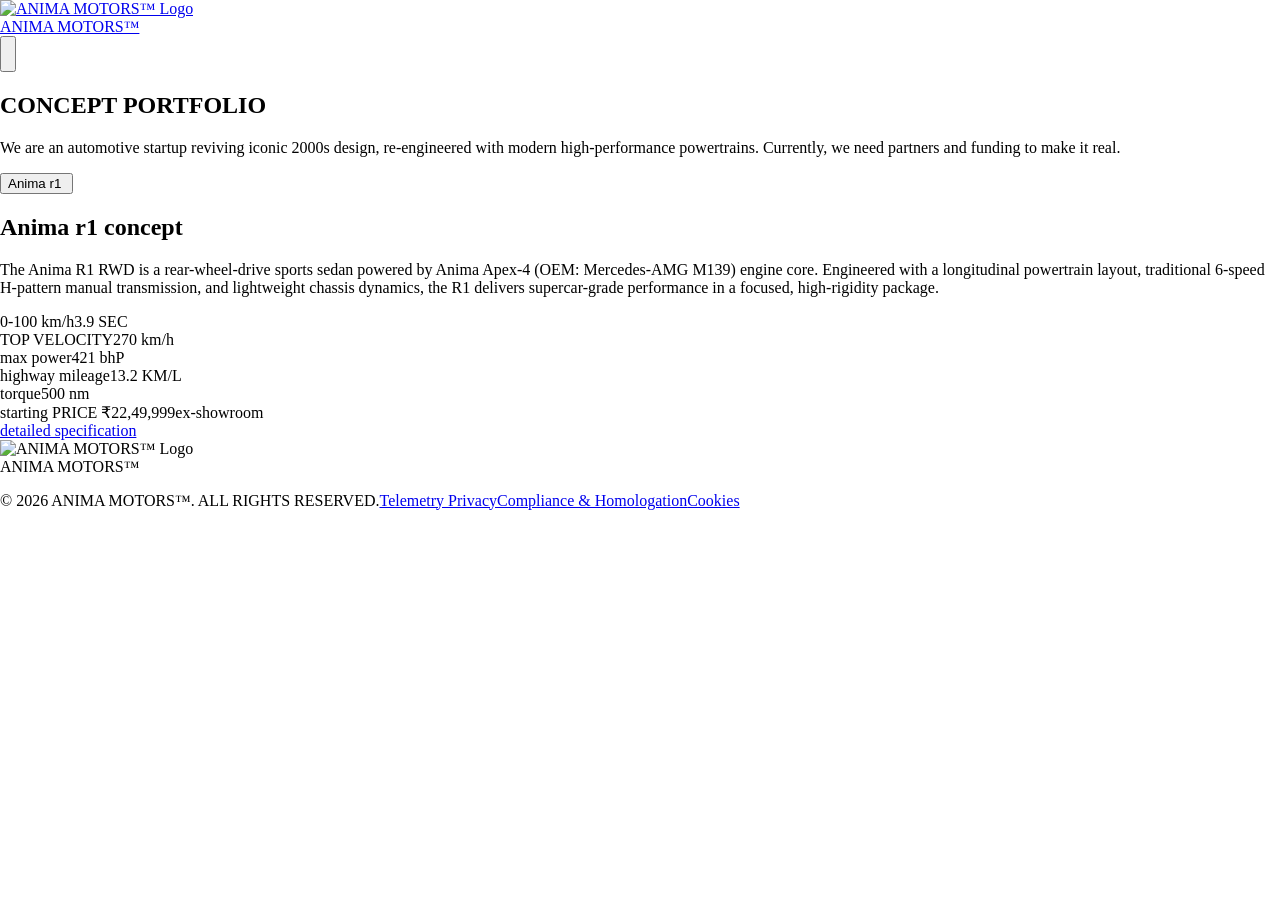
==== index.html @ 34fe92ae "Update index.html" ====
<!DOCTYPE html><html class="light" lang="en" style=""><head><meta charset="utf-8"><meta content="width=device-width, initial-scale=1.0" name="viewport"><meta content="web_standard" name="shell-type"><link href="https://fonts.googleapis.com/css2?family=Material+Symbols+Outlined:opsz,wght,FILL,GRAD@24,400,0,0" rel="stylesheet"><link href="https://fonts.googleapis.com/css2?family=Space+Grotesk:wght@400;600;700&amp;family=Inter:wght@400;600&amp;family=JetBrains+Mono:wght@400;500;600&amp;display=swap" rel="stylesheet">
<link href="https://fonts.googleapis.com/css2?family=Material+Symbols+Outlined:wght,FILL@100..700,0..1&amp;display=swap" rel="stylesheet">
<style>@layer base{html,body{margin:0;padding:0;}body{overscroll-behavior:none;}main>:first-child{margin-top:0!important;}main>:last-child{margin-bottom:0!important;}}::-webkit-scrollbar{display:none;}</style><script src="https://cdn.tailwindcss.com?plugins=forms,container-queries"></script><script id="tailwind-config">tailwind.config={darkMode:"class",theme:{extend:{"colors":{"on-background":"#0a0a0a","surface-dark":"#ffffff","surface-elevated":"#ffffff","on-surface-variant":"#4b5563","on-tertiary-fixed-variant":"#374151","surface-container":"#f3f4f6","surface-container-low":"#f8f9fa","outline-variant":"#e5e7eb","secondary":"#4b5563","outline":"#d1d5db","tertiary-container":"#f3f4f6","on-tertiary-container":"#1f2937","primary-fixed":"#111827","on-primary-fixed-variant":"#374151","surface-variant":"#f3f4f6","on-secondary-fixed":"#111827","secondary-fixed-dim":"#e5e7eb","surface-dim":"#e5e7eb","error-container":"#fee2e2","on-surface":"#0a0a0a","on-primary":"#ffffff","surface-container-lowest":"#ffffff","background":"#ffffff","on-primary-container":"#1f2937","error":"#dc2626","secondary-fixed":"#f3f4f6","on-secondary-fixed-variant":"#374151","on-error-container":"#7f1d1d","inverse-on-surface":"#ffffff","inverse-surface":"#111827","primary-fixed-dim":"#374151","surface-bright":"#ffffff","accent-velocity":"#dc2626","on-primary-fixed":"#ffffff","inverse-primary":"#ffffff","surface-tint":"#dc2626","tertiary":"#374151","secondary-container":"#f3f4f6","surface":"#ffffff","on-error":"#ffffff","surface-container-high":"#e5e7eb","primary-container":"#ffffff","primary":"#0a0a0a","on-secondary-container":"#374151","on-tertiary":"#ffffff","border-subtle":"#e5e7eb","on-tertiary-fixed":"#111827","tertiary-fixed":"#f3f4f6","on-secondary":"#ffffff","surface-container-highest":"#e5e7eb","tertiary-fixed-dim":"#d1d5db"},"borderRadius":{"DEFAULT":"0.25rem","lg":"0.5rem","xl":"0.75rem","full":"9999px"},"spacing":{"space-lg":"32px","space-sm":"8px","space-xl":"64px","space-xs":"4px","margin":"32px","space-md":"16px","gutter":"24px"},"fontFamily":{"body-md":["Inter"],"label-md":["Space Grotesk"],"headline-md":["Space Grotesk"],"body-lg":["Inter"],"headline-sm":["Space Grotesk"],"headline-xl":["Space Grotesk"],"body-sm":["Inter"],"label-lg":["Space Grotesk"],"headline-lg":["Space Grotesk"],"headline-lg-mobile":["Space Grotesk"],"headline-xl-mobile":["Space Grotesk"]},"fontSize":{"body-md":["16px",{"lineHeight":"24px","fontWeight":"400"}],"label-md":["12px",{"lineHeight":"16px","letterSpacing":"0.05em","fontWeight":"600"}],"headline-md":["28px",{"lineHeight":"36px","letterSpacing":"-0.01em","fontWeight":"600"}],"body-lg":["18px",{"lineHeight":"28px","fontWeight":"400"}],"headline-sm":["20px",{"lineHeight":"28px","fontWeight":"600"}],"headline-xl":["56px",{"lineHeight":"64px","letterSpacing":"-0.03em","fontWeight":"700"}],"body-sm":["14px",{"lineHeight":"20px","fontWeight":"400"}],"label-lg":["14px",{"lineHeight":"20px","letterSpacing":"0.05em","fontWeight":"600"}],"headline-lg":["40px",{"lineHeight":"48px","letterSpacing":"-0.02em","fontWeight":"700"}],"headline-lg-mobile":["28px",{"lineHeight":"34px","letterSpacing":"-0.02em","fontWeight":"700"}],"headline-xl-mobile":["36px",{"lineHeight":"42px","letterSpacing":"-0.03em","fontWeight":"700"}]}}}}</script></head><body class="bg-surface-dark dark:bg-[#0a0a0a] font-body-md text-on-surface dark:text-white antialiased transition-colors duration-300"><header class="fixed top-0 left-0 right-0 z-50 bg-white/90 dark:bg-[#0a0a0a]/90 backdrop-blur-xl border-b border-border-subtle dark:border-white/10 shadow-sm transition-colors duration-300"><div class="w-full px-margin flex items-center justify-between h-16"><div class="flex items-center gap-space-xl"><a class="flex items-center gap-space-sm" data-path="overview" href="#"><div class="w-8 h-8 rounded-full bg-black flex items-center justify-center p-1 border border-neutral-800 dark:border-neutral-700"><img alt="ANIMA MOTORS™ Logo" class="w-full h-full object-contain" src="https://lh3.googleusercontent.com/aida-public/[base64]"></div><span class="font-headline-sm text-headline-sm uppercase tracking-wider text-on-surface dark:text-white">ANIMA MOTORS™</span></a><nav class="hidden lg:flex items-center gap-space-md" data-active-classes="bg-surface-container text-on-surface"></nav></div><div class="flex items-center gap-space-md"><div class="flex items-center pl-space-sm"><!-- Theme Toggle Button --><button aria-label="Toggle theme mode" class="relative flex items-center justify-between w-[72px] h-[36px] p-[3px] rounded-full border border-neutral-800 dark:border-white/20 bg-white dark:bg-[#121324] cursor-pointer shadow-sm focus:outline-none transition-colors duration-300" id="theme-toggle" onclick="toggleTheme()" type="button"><div class="absolute left-[3px] top-[3px] w-[28px] h-[28px] rounded-full bg-black dark:bg-gradient-to-b dark:from-[#b5b8c0] dark:to-[#737885] flex items-center justify-center shadow-md transition-all duration-300 transform dark:translate-x-[36px]" id="theme-toggle-knob"></div><div class="w-[28px] h-[28px] flex items-center justify-center opacity-0 dark:opacity-100 transition-opacity duration-300 pointer-events-none"><svg class="w-4 h-4 text-neutral-800 dark:text-white/90 fill-none stroke-current stroke-[1.75]" viewBox="0 0 24 24"><path d="M21 12.79A9 9 0 1 1 11.21 3 7 7 0 0 0 21 12.79z" stroke-linecap="round" stroke-linejoin="round"></path></svg></div><div class="w-[28px] h-[28px] flex items-center justify-center text-neutral-800 dark:text-white/90 dark:opacity-0 transition-opacity duration-300 pointer-events-none pr-0.5"><svg class="w-[18px] h-[18px] fill-none stroke-current stroke-[1.75]" viewBox="0 0 24 24"><circle cx="12" cy="12" r="4"></circle><line stroke-linecap="round" x1="12" x2="12" y1="2" y2="4"></line><line stroke-linecap="round" x1="12" x2="12" y1="20" y2="22"></line><line stroke-linecap="round" x1="4.22" x2="5.64" y1="4.22" y2="5.64"></line><line stroke-linecap="round" x1="18.36" x2="19.78" y1="18.36" y2="19.78"></line><line stroke-linecap="round" x1="1" x2="3" y1="12" y2="12"></line><line stroke-linecap="round" x1="21" x2="23" y1="12" y2="12"></line><line stroke-linecap="round" x1="4.22" x2="5.64" y1="19.78" y2="18.36"></line><line stroke-linecap="round" x1="18.36" x2="19.78" y1="5.64" y2="4.22"></line></svg></div></button></div></div></div></header><main class="w-full bg-surface-dark dark:bg-[#0a0a0a] pt-16 transition-colors duration-300"><div class="flex flex-col w-full">
<!-- SECTION 1: HEADER & TELEMETRY FILTER BAR -->
<section class="w-full px-margin py-space-xl bg-surface-dark dark:bg-[#0a0a0a] border-b border-border-subtle dark:border-white/10 transition-colors duration-300">
<div class="max-w-7xl mx-auto flex flex-col gap-space-lg">
<div class="flex flex-col md:flex-row md:items-end justify-between gap-space-md">
<div class="space-y-space-xs max-w-2xl">

<h1 class="font-headline-xl text-headline-xl uppercase text-on-surface dark:text-white tracking-tight">CONCEPT PORTFOLIO</h1>
<p class="font-body-md text-body-md text-on-surface-variant dark:text-neutral-400 leading-relaxed pt-space-xs">We are an automotive startup reviving iconic 2000s design, re-engineered with modern high-performance powertrains. Currently, we need partners and funding to make it real.<!----></p>
</div>
<div class="flex flex-col sm:flex-row items-start sm:items-center gap-space-sm font-label-md text-label-md uppercase">
<div class="px-space-md py-space-xs bg-surface-container dark:bg-[#18181b] border border-border-subtle dark:border-white/10 text-on-surface-variant dark:text-neutral-400">
</div>
</div>
</div>
<!-- Segment Toggle Bar -->
<div class="flex flex-wrap items-center gap-space-xs pt-space-md" id="filter-bar">

<button class="filter-btn px-space-md py-space-xs font-label-md text-label-md uppercase tracking-wider hover:text-on-surface dark:hover:text-white hover:bg-surface-container dark:hover:bg-[#27272a] border border-border-subtle dark:border-white/10 transition-all bg-accent-velocity text-white" onclick="filterSelection('hyper-gt')">Anima r1&nbsp;</button>
</div>
</div>
</section>
<!-- SECTION 2: FLAGSHIP HERO MODEL CARD -->
<section class="w-full px-margin py-space-xl bg-surface-container-low dark:bg-[#121212] model-card border-b border-border-subtle dark:border-white/10 transition-colors duration-300" data-category="hyper-gt" style="display: block;">
<div class="max-w-7xl mx-auto bg-surface-elevated dark:bg-[#18181b] border border-border-subtle dark:border-white/10 p-space-md md:p-space-lg shadow-sm transition-colors duration-300">
<div class="grid grid-cols-1 lg:grid-cols-12 gap-space-lg">
<!-- Imagery Display Frame with Telemetry Overlay -->
<div class="lg:col-span-7 relative flex flex-col justify-between min-h-[460px] bg-slate-900 overflow-hidden border border-border-subtle dark:border-white/10">
<div class="absolute inset-0 bg-cover bg-center" data-alt="Studio shot of an unrevealed early 2000s executive sedan concept car completely shrouded under a heavy matte black fabric reveal cover sheet, no lights on, completely dark silhouette, pure black theme, subtle fabric drape folds revealing only the aerodynamic sedan body proportions and low profile roofline, pitch black dark studio background, minimal ambient dark charcoal rim light revealing the silhouette contour, dramatic, mysterious automotive secret prototype, no glowing lights, no exposed headlights, monochrome dark aesthetic" style="background-image: url(&quot;https://lh3.googleusercontent.com/aida/[base64]&quot;);">
</div>
<div class="absolute inset-0 bg-gradient-to-t from-black/80 via-transparent to-transparent"></div>
<div class="absolute inset-0 bg-gradient-to-r from-black/40 via-transparent to-transparent"></div>
<!-- Top Overlay HUD Tags -->
<div class="relative z-10 p-space-md flex items-center justify-between">
</div>
<!-- SVG Flow Vector Accent -->
<div class="relative z-10 p-space-md">
<div class="flex items-center gap-space-md bg-black/60 backdrop-blur-md p-space-xs px-space-sm border border-white/10 w-fit">
<div class="space-y-0.5">
</div>
</div>
</div>
</div>
<!-- Technical Telemetry & Configuration Actions -->
<div class="lg:col-span-5 flex flex-col justify-between space-y-space-md">
<div class="space-y-space-sm">
<div class="flex items-center gap-space-sm">
<span class="w-1 h-1 bg-border-subtle dark:bg-white/40 rounded-full"></span>
</div>
<h2 class="font-headline-lg text-headline-lg uppercase text-on-surface dark:text-white leading-none tracking-tight">Anima r1 concept&nbsp;</h2>
<p class="font-body-sm text-body-sm text-on-surface-variant dark:text-neutral-400 pt-space-xs leading-relaxed">The Anima R1 RWD is a rear-wheel-drive sports sedan powered by Anima Apex-4 (OEM: Mercedes-AMG M139) engine core. Engineered with a longitudinal powertrain layout, traditional 6-speed H-pattern manual transmission, and lightweight chassis dynamics, the R1 delivers supercar-grade performance in a focused, high-rigidity package.</p>
</div>
<!-- Key Metrics Grid -->
<div class="grid grid-cols-2 sm:grid-cols-3 gap-space-xs pt-space-xs"><div class="p-space-sm bg-surface-container-low dark:bg-[#1f242d] border border-border-subtle dark:border-white/10"><span class="block font-label-md text-label-md uppercase text-on-surface-variant dark:text-neutral-400">0-100 km/h</span><span class="font-headline-sm text-headline-sm uppercase text-on-surface dark:text-white font-semibold">3.9 <span class="text-on-surface-variant dark:text-neutral-400 text-label-md">SEC</span></span></div><div class="p-space-sm bg-surface-container-low dark:bg-[#1f242d] border border-border-subtle dark:border-white/10"><span class="block font-label-md text-label-md uppercase text-on-surface-variant dark:text-neutral-400">TOP VELOCITY</span><span class="font-headline-sm text-headline-sm uppercase text-on-surface dark:text-white font-semibold">270 <span class="text-on-surface-variant dark:text-neutral-400 text-label-md">km/h</span></span></div><div class="p-space-sm bg-surface-container-low dark:bg-[#1f242d] border border-border-subtle dark:border-white/10"><span class="block font-label-md text-label-md uppercase text-on-surface-variant dark:text-neutral-400">max power</span><span class="font-headline-sm text-headline-sm uppercase text-on-surface dark:text-white font-semibold">421 <span class="text-on-surface-variant dark:text-neutral-400 text-label-md">bhP</span></span></div><div class="p-space-sm bg-surface-container-low dark:bg-[#1f242d] border border-border-subtle dark:border-white/10"><span class="block font-label-md text-label-md uppercase text-on-surface-variant dark:text-neutral-400">highway mileage</span><span class="font-headline-sm text-headline-sm uppercase text-on-surface dark:text-white font-semibold">13.2 <span class="text-on-surface-variant dark:text-neutral-400 text-label-md">KM/L</span></span></div><div class="p-space-sm bg-surface-container-low dark:bg-[#1f242d] border border-border-subtle dark:border-white/10"><span class="block font-label-md text-label-md uppercase text-on-surface-variant dark:text-neutral-400">torque</span><span class="font-headline-sm text-headline-sm uppercase text-on-surface dark:text-white font-semibold">500 <span class="text-on-surface-variant dark:text-neutral-400 text-label-md">nm</span></span></div><div class="p-space-sm bg-surface-container-low dark:bg-[#1f242d] border border-border-subtle dark:border-white/10"><span class="block font-label-md text-label-md uppercase text-on-surface-variant dark:text-neutral-400">starting PRICE </span><span class="font-headline-sm text-headline-sm uppercase text-on-surface dark:text-white font-semibold block leading-tight">₹22,49,999</span><span class="block text-[10px] text-on-surface-variant dark:text-neutral-400 uppercase tracking-wider">ex-showroom</span></div></div>
<!-- CTA Buttons -->
<div class="flex flex-col sm:flex-row items-stretch gap-space-sm pt-space-sm">
<a class="flex-1 inline-flex items-center justify-center px-space-md py-space-sm font-label-md text-label-md uppercase tracking-wider bg-black dark:bg-white text-white dark:text-black hover:opacity-90 transition-all shadow-sm" href="#">detailed specification</a>
</div>
</div>
</div>
</div>
</section>
<!-- SECTION 4: TECHNICAL BENCHMARK & COMPARISON MATRIX -->
<!-- SECTION 5: "AD PERSONAM" BESPOKE STUDIO & COMMISSIONING CTA -->
<!-- SECTION 5: "AD PERSONAM" BESPOKE STUDIO & COMMISSIONING CTA -->
<section class="w-full px-margin py-space-xl bg-surface-dark dark:bg-[#0a0a0a] transition-colors duration-300">
<div class="max-w-7xl mx-auto bg-surface-container-low dark:bg-[#18181b] border border-border-subtle dark:border-white/10 relative overflow-hidden shadow-sm">
<!-- Background Ambient Visual Canvas -->
<div class="absolute inset-0 bg-cover bg-center opacity-10 mix-blend-multiply" data-alt="High-end bespoke automotive design atelier studio, artisan inspecting exposed woven carbon fiber car panels with custom red-tinted clear-coat finish, swatches of Alcantara and anodized titanium samples laid out on minimalist industrial workbench." style="background-image: url(&quot;https://lh3.googleusercontent.com/aida-public/[base64]&quot;);"></div>
</div>
</section>
<!-- Interactive JavaScript for filtering & Theme Toggle -->
<script>
    function filterSelection(category) {
      const cards = document.querySelectorAll('.model-card');
      const buttons = document.querySelectorAll('.filter-btn');

      buttons.forEach(btn => {
        btn.classList.remove('bg-accent-velocity', 'text-white');
        btn.classList.add('bg-surface-container-low', 'dark:bg-[#18181b]', 'text-on-surface-variant', 'dark:text-neutral-300', 'border-border-subtle', 'dark:border-white/10');
      });

      // Style the active button
      event.currentTarget.classList.remove('bg-surface-container-low', 'dark:bg-[#18181b]', 'text-on-surface-variant', 'dark:text-neutral-300');
      event.currentTarget.classList.add('bg-accent-velocity', 'text-white');

      cards.forEach(card => {
        if (category === 'all' || card.getAttribute('data-category') === category) {
          card.style.display = 'block';
        } else {
          card.style.display = 'none';
        }
      });
    }

    function toggleTheme() {
      const html = document.documentElement;
      const themeIcon = document.getElementById('theme-icon');
      const themeText = document.getElementById('theme-text');
      const isDark = html.classList.toggle('dark');
      
      if (isDark) {
        html.classList.remove('light');
        if (themeIcon) themeIcon.textContent = 'light_mode';
        if (themeText) themeText.textContent = 'LIGHT';
      } else {
        html.classList.add('light');
        if (themeIcon) themeIcon.textContent = 'dark_mode';
        if (themeText) themeText.textContent = 'DARK';
      }
    }
  </script>
</div></main><footer class="w-full bg-surface-container-low dark:bg-[#121212] border-t border-border-subtle dark:border-white/10 transition-colors duration-300"><div class="w-full px-margin py-space-xl"><div class="grid grid-cols-1 md:grid-cols-2 lg:grid-cols-5 gap-space-xl mb-space-xl"><div class="lg:col-span-2 flex flex-col justify-between pr-space-lg"><div class="space-y-space-md"><div class="flex items-center gap-space-sm"><div class="w-7 h-7 rounded-full bg-black flex items-center justify-center p-1 border border-neutral-800 dark:border-neutral-700"><img alt="ANIMA MOTORS™ Logo" class="w-full h-full object-contain" src="https://lh3.googleusercontent.com/aida-public/[base64]"></div><span class="font-headline-md text-headline-md uppercase tracking-wider text-on-surface dark:text-white">ANIMA MOTORS™</span></div></div><div class="flex items-center gap-space-md pt-space-lg"><span class="h-2 w-2 rounded-full bg-black dark:bg-white animate-pulse"></span></div></div><div class="space-y-space-md"><ul class="space-y-space-sm"></ul></div></div><div class="pt-space-lg flex flex-col md:flex-row items-center justify-between gap-space-md border-t border-border-subtle dark:border-white/10"><div class="flex flex-wrap items-center gap-space-lg"><span class="font-label-md text-label-md text-on-surface-variant dark:text-neutral-400 uppercase">© 2026 ANIMA MOTORS™. ALL RIGHTS RESERVED.</span><a class="font-label-md text-label-md text-on-surface-variant dark:text-neutral-400 hover:text-on-surface dark:hover:text-white transition-colors uppercase" href="#">Telemetry Privacy</a><a class="font-label-md text-label-md text-on-surface-variant dark:text-neutral-400 hover:text-on-surface dark:hover:text-white transition-colors uppercase" href="#">Compliance &amp; Homologation</a><a class="font-label-md text-label-md text-on-surface-variant dark:text-neutral-400 hover:text-on-surface dark:hover:text-white transition-colors uppercase" href="#">Cookies</a></div><div class="flex items-center gap-space-md"></div></div></div></footer>


</body></html>
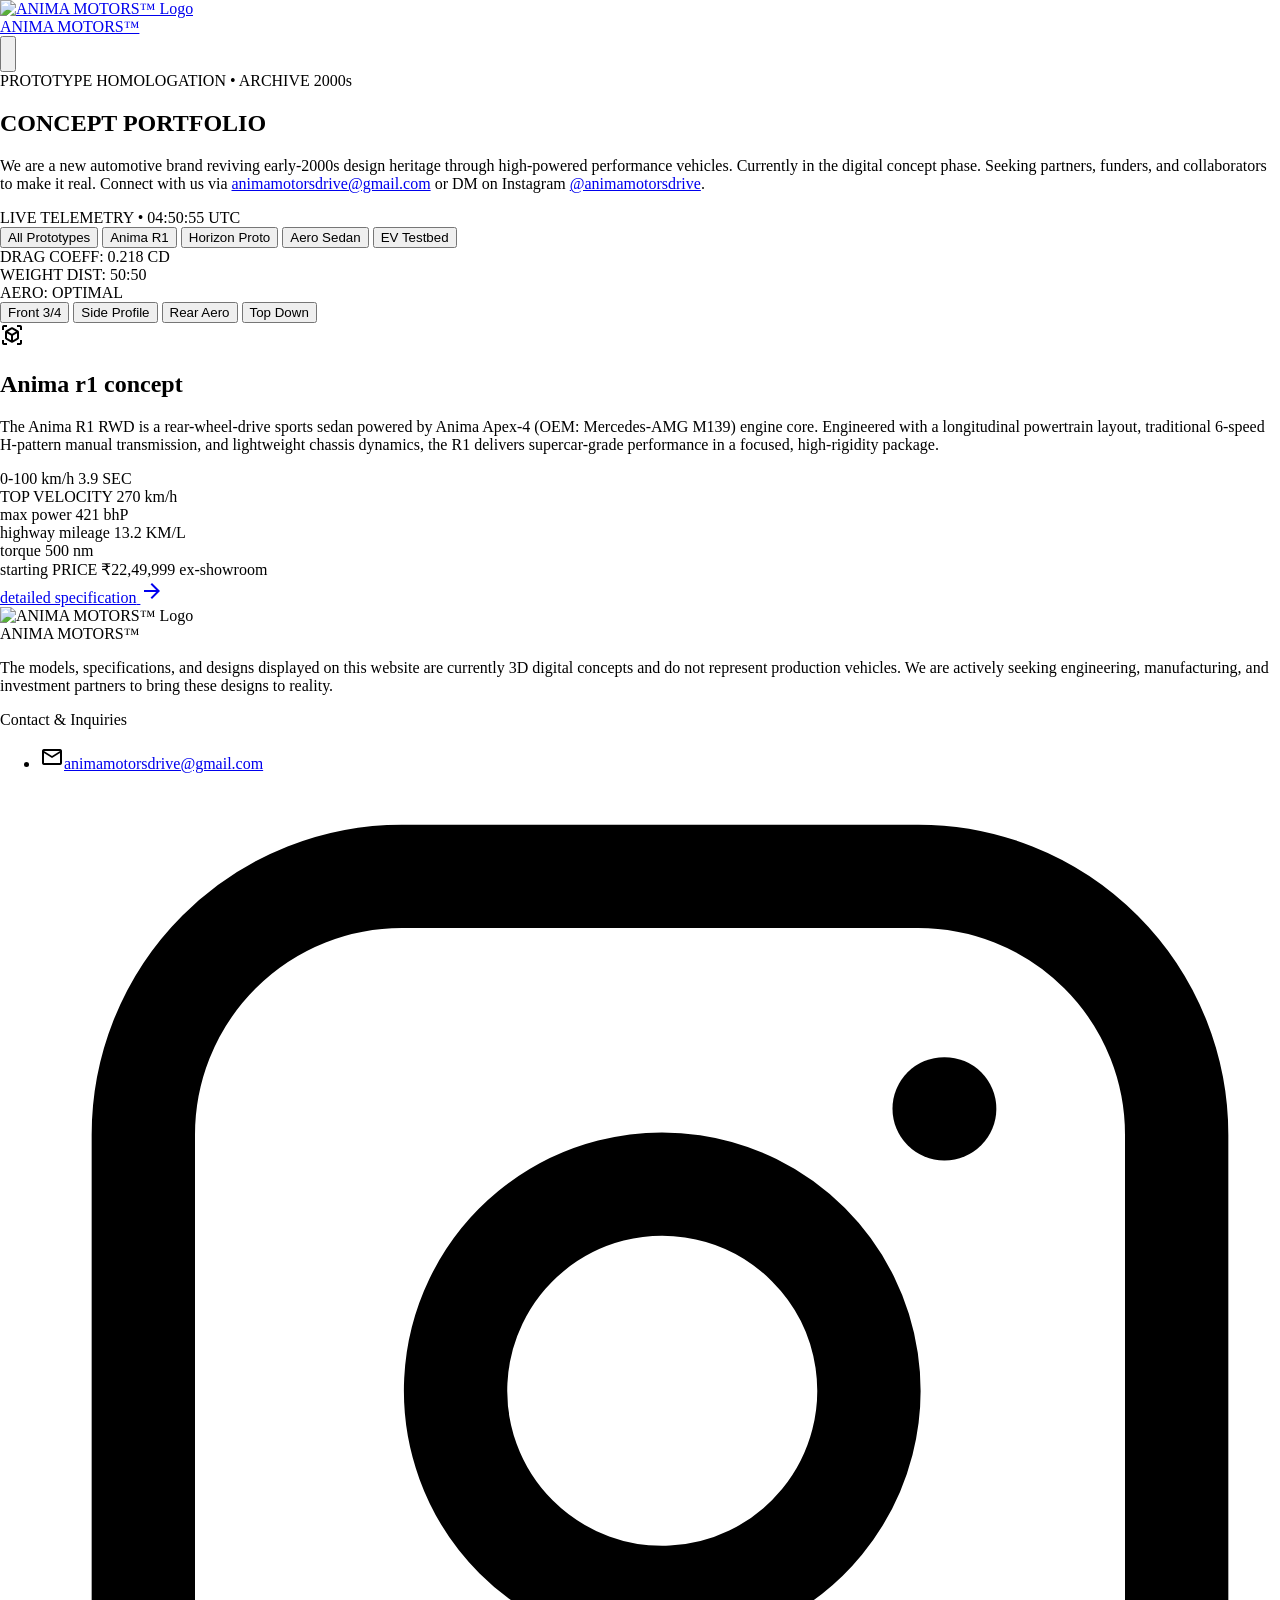
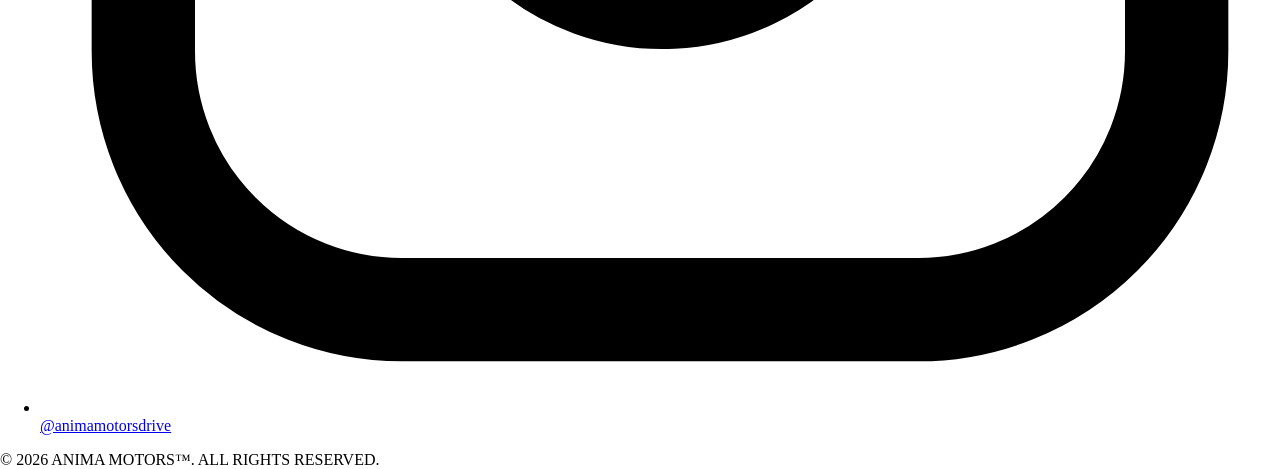
==== commit c2ca86f6: "Update index.html" ====
--- a/index.html
+++ b/index.html
@@ -1,118 +1,407 @@
-<!DOCTYPE html><html class="light" lang="en" style=""><head><meta charset="utf-8"><meta content="width=device-width, initial-scale=1.0" name="viewport"><meta content="web_standard" name="shell-type"><link href="https://fonts.googleapis.com/css2?family=Material+Symbols+Outlined:opsz,wght,FILL,GRAD@24,400,0,0" rel="stylesheet"><link href="https://fonts.googleapis.com/css2?family=Space+Grotesk:wght@400;600;700&amp;family=Inter:wght@400;600&amp;family=JetBrains+Mono:wght@400;500;600&amp;display=swap" rel="stylesheet">
+<!DOCTYPE html><html class="light" lang="en" style=""><head><meta charset="utf-8"><meta content="width=device-width, initial-scale=1.0" name="viewport"><meta content="web_standard" name="shell-type"><link href="https://fonts.googleapis.com/css2?family=Material+Symbols+Outlined:opsz,wght,FILL,GRAD@24,400,0,0" rel="stylesheet"><link href="https://fonts.googleapis.com/css2?family=Space+Grotesk:wght@400;500;600;700&amp;family=Inter:wght@400;500;600&amp;family=JetBrains+Mono:wght@400;500;600&amp;display=swap" rel="stylesheet">
 <link href="https://fonts.googleapis.com/css2?family=Material+Symbols+Outlined:wght,FILL@100..700,0..1&amp;display=swap" rel="stylesheet">
-<style>@layer base{html,body{margin:0;padding:0;}body{overscroll-behavior:none;}main>:first-child{margin-top:0!important;}main>:last-child{margin-bottom:0!important;}}::-webkit-scrollbar{display:none;}</style><script src="https://cdn.tailwindcss.com?plugins=forms,container-queries"></script><script id="tailwind-config">tailwind.config={darkMode:"class",theme:{extend:{"colors":{"on-background":"#0a0a0a","surface-dark":"#ffffff","surface-elevated":"#ffffff","on-surface-variant":"#4b5563","on-tertiary-fixed-variant":"#374151","surface-container":"#f3f4f6","surface-container-low":"#f8f9fa","outline-variant":"#e5e7eb","secondary":"#4b5563","outline":"#d1d5db","tertiary-container":"#f3f4f6","on-tertiary-container":"#1f2937","primary-fixed":"#111827","on-primary-fixed-variant":"#374151","surface-variant":"#f3f4f6","on-secondary-fixed":"#111827","secondary-fixed-dim":"#e5e7eb","surface-dim":"#e5e7eb","error-container":"#fee2e2","on-surface":"#0a0a0a","on-primary":"#ffffff","surface-container-lowest":"#ffffff","background":"#ffffff","on-primary-container":"#1f2937","error":"#dc2626","secondary-fixed":"#f3f4f6","on-secondary-fixed-variant":"#374151","on-error-container":"#7f1d1d","inverse-on-surface":"#ffffff","inverse-surface":"#111827","primary-fixed-dim":"#374151","surface-bright":"#ffffff","accent-velocity":"#dc2626","on-primary-fixed":"#ffffff","inverse-primary":"#ffffff","surface-tint":"#dc2626","tertiary":"#374151","secondary-container":"#f3f4f6","surface":"#ffffff","on-error":"#ffffff","surface-container-high":"#e5e7eb","primary-container":"#ffffff","primary":"#0a0a0a","on-secondary-container":"#374151","on-tertiary":"#ffffff","border-subtle":"#e5e7eb","on-tertiary-fixed":"#111827","tertiary-fixed":"#f3f4f6","on-secondary":"#ffffff","surface-container-highest":"#e5e7eb","tertiary-fixed-dim":"#d1d5db"},"borderRadius":{"DEFAULT":"0.25rem","lg":"0.5rem","xl":"0.75rem","full":"9999px"},"spacing":{"space-lg":"32px","space-sm":"8px","space-xl":"64px","space-xs":"4px","margin":"32px","space-md":"16px","gutter":"24px"},"fontFamily":{"body-md":["Inter"],"label-md":["Space Grotesk"],"headline-md":["Space Grotesk"],"body-lg":["Inter"],"headline-sm":["Space Grotesk"],"headline-xl":["Space Grotesk"],"body-sm":["Inter"],"label-lg":["Space Grotesk"],"headline-lg":["Space Grotesk"],"headline-lg-mobile":["Space Grotesk"],"headline-xl-mobile":["Space Grotesk"]},"fontSize":{"body-md":["16px",{"lineHeight":"24px","fontWeight":"400"}],"label-md":["12px",{"lineHeight":"16px","letterSpacing":"0.05em","fontWeight":"600"}],"headline-md":["28px",{"lineHeight":"36px","letterSpacing":"-0.01em","fontWeight":"600"}],"body-lg":["18px",{"lineHeight":"28px","fontWeight":"400"}],"headline-sm":["20px",{"lineHeight":"28px","fontWeight":"600"}],"headline-xl":["56px",{"lineHeight":"64px","letterSpacing":"-0.03em","fontWeight":"700"}],"body-sm":["14px",{"lineHeight":"20px","fontWeight":"400"}],"label-lg":["14px",{"lineHeight":"20px","letterSpacing":"0.05em","fontWeight":"600"}],"headline-lg":["40px",{"lineHeight":"48px","letterSpacing":"-0.02em","fontWeight":"700"}],"headline-lg-mobile":["28px",{"lineHeight":"34px","letterSpacing":"-0.02em","fontWeight":"700"}],"headline-xl-mobile":["36px",{"lineHeight":"42px","letterSpacing":"-0.03em","fontWeight":"700"}]}}}}</script></head><body class="bg-surface-dark dark:bg-[#0a0a0a] font-body-md text-on-surface dark:text-white antialiased transition-colors duration-300"><header class="fixed top-0 left-0 right-0 z-50 bg-white/90 dark:bg-[#0a0a0a]/90 backdrop-blur-xl border-b border-border-subtle dark:border-white/10 shadow-sm transition-colors duration-300"><div class="w-full px-margin flex items-center justify-between h-16"><div class="flex items-center gap-space-xl"><a class="flex items-center gap-space-sm" data-path="overview" href="#"><div class="w-8 h-8 rounded-full bg-black flex items-center justify-center p-1 border border-neutral-800 dark:border-neutral-700"><img alt="ANIMA MOTORS™ Logo" class="w-full h-full object-contain" src="https://lh3.googleusercontent.com/aida-public/[base64]"></div><span class="font-headline-sm text-headline-sm uppercase tracking-wider text-on-surface dark:text-white">ANIMA MOTORS™</span></a><nav class="hidden lg:flex items-center gap-space-md" data-active-classes="bg-surface-container text-on-surface"></nav></div><div class="flex items-center gap-space-md"><div class="flex items-center pl-space-sm"><!-- Theme Toggle Button --><button aria-label="Toggle theme mode" class="relative flex items-center justify-between w-[72px] h-[36px] p-[3px] rounded-full border border-neutral-800 dark:border-white/20 bg-white dark:bg-[#121324] cursor-pointer shadow-sm focus:outline-none transition-colors duration-300" id="theme-toggle" onclick="toggleTheme()" type="button"><div class="absolute left-[3px] top-[3px] w-[28px] h-[28px] rounded-full bg-black dark:bg-gradient-to-b dark:from-[#b5b8c0] dark:to-[#737885] flex items-center justify-center shadow-md transition-all duration-300 transform dark:translate-x-[36px]" id="theme-toggle-knob"></div><div class="w-[28px] h-[28px] flex items-center justify-center opacity-0 dark:opacity-100 transition-opacity duration-300 pointer-events-none"><svg class="w-4 h-4 text-neutral-800 dark:text-white/90 fill-none stroke-current stroke-[1.75]" viewBox="0 0 24 24"><path d="M21 12.79A9 9 0 1 1 11.21 3 7 7 0 0 0 21 12.79z" stroke-linecap="round" stroke-linejoin="round"></path></svg></div><div class="w-[28px] h-[28px] flex items-center justify-center text-neutral-800 dark:text-white/90 dark:opacity-0 transition-opacity duration-300 pointer-events-none pr-0.5"><svg class="w-[18px] h-[18px] fill-none stroke-current stroke-[1.75]" viewBox="0 0 24 24"><circle cx="12" cy="12" r="4"></circle><line stroke-linecap="round" x1="12" x2="12" y1="2" y2="4"></line><line stroke-linecap="round" x1="12" x2="12" y1="20" y2="22"></line><line stroke-linecap="round" x1="4.22" x2="5.64" y1="4.22" y2="5.64"></line><line stroke-linecap="round" x1="18.36" x2="19.78" y1="18.36" y2="19.78"></line><line stroke-linecap="round" x1="1" x2="3" y1="12" y2="12"></line><line stroke-linecap="round" x1="21" x2="23" y1="12" y2="12"></line><line stroke-linecap="round" x1="4.22" x2="5.64" y1="19.78" y2="18.36"></line><line stroke-linecap="round" x1="18.36" x2="19.78" y1="5.64" y2="4.22"></line></svg></div></button></div></div></div></header><main class="w-full bg-surface-dark dark:bg-[#0a0a0a] pt-16 transition-colors duration-300"><div class="flex flex-col w-full">
+<style>
+@layer base{html,body{margin:0;padding:0;}body{overscroll-behavior:none;}main>:first-child{margin-top:0!important;}main>:last-child{margin-bottom:0!important;}}
+::-webkit-scrollbar{display:none;}
+@media (prefers-reduced-motion: reduce) {
+  *, ::before, ::after {
+    animation-duration: 0.01ms !important;
+    animation-iteration-count: 1 !important;
+    transition-duration: 0.01ms !important;
+    scroll-behavior: auto !important;
+  }
+}
+
+/* Aerodynamic flow stream shimmer effect */
+@keyframes aero-stream {
+  0% { transform: translateX(-100%) skewX(-20deg); opacity: 0; }
+  40% { opacity: 0.45; }
+  80% { opacity: 0.2; }
+  100% { transform: translateX(220%) skewX(-20deg); opacity: 0; }
+}
+
+.aero-line {
+  position: absolute;
+  height: 1px;
+  background: linear-gradient(90deg, transparent, rgba(255,255,255,0.7), transparent);
+  animation: aero-stream 4.5s cubic-bezier(0.4, 0, 0.2, 1) infinite;
+}
+
+/* Button sheen wave */
+.btn-sheen {
+  position: relative;
+  overflow: hidden;
+}
+.btn-sheen::after {
+  content: '';
+  position: absolute;
+  top: -50%;
+  left: -60%;
+  width: 50%;
+  height: 200%;
+  background: linear-gradient(90deg, transparent, rgba(255,255,255,0.18), transparent);
+  transform: rotate(25deg);
+  transition: none;
+}
+.btn-sheen:hover::after {
+  left: 120%;
+  transition: all 0.75s ease-out;
+}
+
+/* Prototype cross-fade container */
+.fade-content {
+  transition: opacity 0.32s cubic-bezier(0.16, 1, 0.3, 1), transform 0.32s cubic-bezier(0.16, 1, 0.3, 1);
+}
+.fade-out {
+  opacity: 0;
+  transform: translateY(6px);
+}
+.fade-in {
+  opacity: 1;
+  transform: translateY(0);
+}
+</style><script src="https://cdn.tailwindcss.com?plugins=forms,container-queries"></script><script id="tailwind-config">tailwind.config={darkMode:"class",theme:{extend:{"colors":{"on-background":"#0a0a0a","surface-dark":"#ffffff","surface-elevated":"#ffffff","on-surface-variant":"#4b5563","on-tertiary-fixed-variant":"#374151","surface-container":"#f3f4f6","surface-container-low":"#f8f9fa","outline-variant":"#e5e7eb","secondary":"#4b5563","outline":"#d1d5db","tertiary-container":"#f3f4f6","on-tertiary-container":"#1f2937","primary-fixed":"#111827","on-primary-fixed-variant":"#374151","surface-variant":"#f3f4f6","on-secondary-fixed":"#111827","secondary-fixed-dim":"#e5e7eb","surface-dim":"#e5e7eb","error-container":"#fee2e2","on-surface":"#0a0a0a","on-primary":"#ffffff","surface-container-lowest":"#ffffff","background":"#ffffff","on-primary-container":"#1f2937","error":"#dc2626","secondary-fixed":"#f3f4f6","on-secondary-fixed-variant":"#374151","on-error-container":"#7f1d1d","inverse-on-surface":"#ffffff","inverse-surface":"#111827","primary-fixed-dim":"#374151","surface-bright":"#ffffff","accent-velocity":"#0a0a0a","on-primary-fixed":"#ffffff","inverse-primary":"#ffffff","surface-tint":"#0a0a0a","tertiary":"#374151","secondary-container":"#f3f4f6","surface":"#ffffff","on-error":"#ffffff","surface-container-high":"#e5e7eb","primary-container":"#ffffff","primary":"#0a0a0a","on-secondary-container":"#374151","on-tertiary":"#ffffff","border-subtle":"#e5e7eb","on-tertiary-fixed":"#111827","tertiary-fixed":"#f3f4f6","on-secondary":"#ffffff","surface-container-highest":"#e5e7eb","tertiary-fixed-dim":"#d1d5db"},"borderRadius":{"DEFAULT":"0.25rem","lg":"0.5rem","xl":"0.75rem","full":"9999px"},"spacing":{"space-lg":"32px","space-sm":"8px","space-xl":"64px","space-xs":"4px","margin":"32px","space-md":"16px","gutter":"24px"},"fontFamily":{"body-md":["Inter","sans-serif"],"label-md":["Space Grotesk","sans-serif"],"headline-md":["Space Grotesk","sans-serif"],"body-lg":["Inter","sans-serif"],"headline-sm":["Space Grotesk","sans-serif"],"headline-xl":["Space Grotesk","sans-serif"],"body-sm":["Inter","sans-serif"],"label-lg":["Space Grotesk","sans-serif"],"headline-lg":["Space Grotesk","sans-serif"],"headline-lg-mobile":["Space Grotesk","sans-serif"],"headline-xl-mobile":["Space Grotesk","sans-serif"],"mono":["JetBrains Mono","monospace"]},"fontSize":{"body-md":["16px",{"lineHeight":"24px","fontWeight":"400"}],"label-md":["12px",{"lineHeight":"16px","letterSpacing":"0.05em","fontWeight":"600"}],"headline-md":["28px",{"lineHeight":"36px","letterSpacing":"-0.01em","fontWeight":"600"}],"body-lg":["18px",{"lineHeight":"28px","fontWeight":"400"}],"headline-sm":["20px",{"lineHeight":"28px","fontWeight":"600"}],"headline-xl":["56px",{"lineHeight":"64px","letterSpacing":"-0.03em","fontWeight":"700"}],"body-sm":["14px",{"lineHeight":"20px","fontWeight":"400"}],"label-lg":["14px",{"lineHeight":"20px","letterSpacing":"0.05em","fontWeight":"600"}],"headline-lg":["40px",{"lineHeight":"48px","letterSpacing":"-0.02em","fontWeight":"700"}],"headline-lg-mobile":["28px",{"lineHeight":"34px","letterSpacing":"-0.02em","fontWeight":"700"}],"headline-xl-mobile":["36px",{"lineHeight":"42px","letterSpacing":"-0.03em","fontWeight":"700"}]}}}}</script></head><body class="bg-white dark:bg-[#0a0a0a] font-body-md text-on-surface dark:text-white antialiased transition-colors duration-300"><header class="fixed top-0 left-0 right-0 z-50 bg-white/80 dark:bg-[#0a0a0a]/80 backdrop-blur-md border-b border-border-subtle dark:border-white/10 shadow-sm transition-all duration-300" id="main-nav"><div class="w-full px-margin flex items-center justify-between h-16"><div class="flex items-center gap-space-xl"><a class="group flex items-center gap-space-sm" data-path="overview" href="#"><div class="w-8 h-8 rounded-full bg-black flex items-center justify-center p-1 border border-neutral-800 dark:border-neutral-700 transition-transform duration-300 group-hover:scale-105"><img alt="ANIMA MOTORS™ Logo" class="w-full h-full object-contain" src="https://lh3.googleusercontent.com/aida-public/[base64]"></div><span class="font-headline-sm text-headline-sm uppercase tracking-wider text-on-surface dark:text-white transition-opacity group-hover:opacity-80">ANIMA MOTORS™</span></a><nav class="hidden lg:flex items-center gap-space-md" data-active-classes="bg-surface-container text-on-surface"></nav></div><div class="flex items-center gap-space-md"><div class="flex items-center pl-space-sm"><!-- Theme Toggle Button --><button aria-label="Toggle theme mode" class="relative flex items-center justify-between w-[72px] h-[36px] p-[3px] rounded-full border border-neutral-800 dark:border-white/20 bg-white dark:bg-[#121324] cursor-pointer shadow-sm hover:shadow transition-all duration-300 focus:outline-none" id="theme-toggle" onclick="toggleTheme()" type="button"><div class="absolute left-[3px] top-[3px] w-[28px] h-[28px] rounded-full bg-black dark:bg-gradient-to-b dark:from-[#b5b8c0] dark:to-[#737885] flex items-center justify-center shadow-md transition-transform duration-300 ease-out transform dark:translate-x-[36px]" id="theme-toggle-knob"></div><div class="w-[28px] h-[28px] flex items-center justify-center opacity-0 dark:opacity-100 transition-opacity duration-300 pointer-events-none"><svg class="w-4 h-4 text-neutral-800 dark:text-white/90 fill-none stroke-current stroke-[1.75]" viewBox="0 0 24 24"><path d="M21 12.79A9 9 0 1 1 11.21 3 7 7 0 0 0 21 12.79z" stroke-linecap="round" stroke-linejoin="round"></path></svg></div><div class="w-[28px] h-[28px] flex items-center justify-center text-neutral-800 dark:text-white/90 dark:opacity-0 transition-opacity duration-300 pointer-events-none pr-0.5"><svg class="w-[18px] h-[18px] fill-none stroke-current stroke-[1.75]" viewBox="0 0 24 24"><circle cx="12" cy="12" r="4"></circle><line stroke-linecap="round" x1="12" x2="12" y1="2" y2="4"></line><line stroke-linecap="round" x1="12" x2="12" y1="20" y2="22"></line><line stroke-linecap="round" x1="4.22" x2="5.64" y1="4.22" y2="5.64"></line><line stroke-linecap="round" x1="18.36" x2="19.78" y1="18.36" y2="19.78"></line><line stroke-linecap="round" x1="1" x2="3" y1="12" y2="12"></line><line stroke-linecap="round" x1="21" x2="23" y1="12" y2="12"></line><line stroke-linecap="round" x1="4.22" x2="5.64" y1="19.78" y2="18.36"></line><line stroke-linecap="round" x1="18.36" x2="19.78" y1="5.64" y2="4.22"></line></svg></div></button></div></div></div></header><main class="w-full bg-white dark:bg-[#0a0a0a] pt-16 transition-colors duration-300"><div class="flex flex-col w-full">
 <!-- SECTION 1: HEADER & TELEMETRY FILTER BAR -->
-<section class="w-full px-margin py-space-xl bg-surface-dark dark:bg-[#0a0a0a] border-b border-border-subtle dark:border-white/10 transition-colors duration-300">
+<section class="w-full px-margin py-space-xl bg-white dark:bg-[#0a0a0a] border-b border-border-subtle dark:border-white/10 transition-colors duration-300">
 <div class="max-w-7xl mx-auto flex flex-col gap-space-lg">
 <div class="flex flex-col md:flex-row md:items-end justify-between gap-space-md">
 <div class="space-y-space-xs max-w-2xl">
-
+<div class="inline-flex items-center gap-2 px-2.5 py-1 bg-neutral-100 dark:bg-neutral-900 border border-neutral-200 dark:border-neutral-800 text-[11px] font-mono text-neutral-600 dark:text-neutral-400 uppercase tracking-widest mb-1">
+<span class="w-1.5 h-1.5 rounded-full bg-neutral-900 dark:bg-white animate-ping"></span>
+<span class="">PROTOTYPE HOMOLOGATION • ARCHIVE 2000s</span>
+</div>
 <h1 class="font-headline-xl text-headline-xl uppercase text-on-surface dark:text-white tracking-tight">CONCEPT PORTFOLIO</h1>
-<p class="font-body-md text-body-md text-on-surface-variant dark:text-neutral-400 leading-relaxed pt-space-xs">We are an automotive startup reviving iconic 2000s design, re-engineered with modern high-performance powertrains. Currently, we need partners and funding to make it real.<!----></p>
+<p class="font-body-md text-body-md text-on-surface-variant dark:text-neutral-400 leading-relaxed pt-space-xs">We are a new automotive brand reviving early-2000s design heritage through high-powered performance vehicles.&nbsp;Currently in the digital concept phase. Seeking partners, funders, and collaborators to make it real. Connect with us via <a href="mailto:animamotorsdrive@gmail.com" class="underline font-medium text-black dark:text-white hover:opacity-75 transition-opacity">animamotorsdrive@gmail.com</a> or DM on Instagram <a href="https://instagram.com/animamotorsdrive" target="_blank" rel="noopener noreferrer" class="underline font-medium text-black dark:text-white hover:opacity-75 transition-opacity">@animamotorsdrive</a>.</p>
 </div>
 <div class="flex flex-col sm:flex-row items-start sm:items-center gap-space-sm font-label-md text-label-md uppercase">
-<div class="px-space-md py-space-xs bg-surface-container dark:bg-[#18181b] border border-border-subtle dark:border-white/10 text-on-surface-variant dark:text-neutral-400">
-</div>
-</div>
-</div>
-<!-- Segment Toggle Bar -->
-<div class="flex flex-wrap items-center gap-space-xs pt-space-md" id="filter-bar">
-
-<button class="filter-btn px-space-md py-space-xs font-label-md text-label-md uppercase tracking-wider hover:text-on-surface dark:hover:text-white hover:bg-surface-container dark:hover:bg-[#27272a] border border-border-subtle dark:border-white/10 transition-all bg-accent-velocity text-white" onclick="filterSelection('hyper-gt')">Anima r1&nbsp;</button>
+<div class="flex items-center gap-2 px-space-md py-space-xs bg-surface-container dark:bg-[#18181b] border border-border-subtle dark:border-white/10 text-on-surface-variant dark:text-neutral-400 font-mono text-xs">
+<span class="w-2 h-2 rounded-full bg-neutral-900 dark:bg-white inline-block animate-pulse"></span>
+<span id="telemetry-clock" class="">LIVE TELEMETRY • 16:55:01 UTC</span>
+</div>
+</div>
+</div>
+<!-- Interactive Segment Selector Bar with smooth sliding active pill -->
+<div class="relative flex flex-wrap items-center gap-1.5 pt-space-md" id="filter-bar">
+<button class="filter-btn px- space-md py-space-xs px-4 py-2 font-label-md text-label-md uppercase tracking-wider transition-all duration-200 border border-neutral-900 dark:border-white bg-neutral-900 text-white dark:bg-white dark:text-black shadow-sm" data-id="all" onclick="selectPrototype('all', this)">All Prototypes</button>
+<button class="filter-btn px-4 py-2 font-label-md text-label-md uppercase tracking-wider transition-all duration-200 border border-border-subtle dark:border-white/10 text-on-surface-variant dark:text-neutral-400 hover:text-on-surface dark:hover:text-white hover:bg-neutral-100 dark:hover:bg-[#18181b] hover:-translate-y-0.5" data-id="r1" onclick="selectPrototype('r1', this)">Anima R1</button>
+<button class="filter-btn px-4 py-2 font-label-md text-label-md uppercase tracking-wider transition-all duration-200 border border-border-subtle dark:border-white/10 text-on-surface-variant dark:text-neutral-400 hover:text-on-surface dark:hover:text-white hover:bg-neutral-100 dark:hover:bg-[#18181b] hover:-translate-y-0.5" data-id="horizon" onclick="selectPrototype('horizon', this)">Horizon Proto</button>
+<button class="filter-btn px-4 py-2 font-label-md text-label-md uppercase tracking-wider transition-all duration-200 border border-border-subtle dark:border-white/10 text-on-surface-variant dark:text-neutral-400 hover:text-on-surface dark:hover:text-white hover:bg-neutral-100 dark:hover:bg-[#18181b] hover:-translate-y-0.5" data-id="aero" onclick="selectPrototype('aero', this)">Aero Sedan</button>
+<button class="filter-btn px-4 py-2 font-label-md text-label-md uppercase tracking-wider transition-all duration-200 border border-border-subtle dark:border-white/10 text-on-surface-variant dark:text-neutral-400 hover:text-on-surface dark:hover:text-white hover:bg-neutral-100 dark:hover:bg-[#18181b] hover:-translate-y-0.5" data-id="ev" onclick="selectPrototype('ev', this)">EV Testbed</button>
 </div>
 </div>
 </section>
 <!-- SECTION 2: FLAGSHIP HERO MODEL CARD -->
-<section class="w-full px-margin py-space-xl bg-surface-container-low dark:bg-[#121212] model-card border-b border-border-subtle dark:border-white/10 transition-colors duration-300" data-category="hyper-gt" style="display: block;">
+<section class="w-full px-margin py-space-xl bg-surface-container-low dark:bg-[#121212] model-card border-b border-border-subtle dark:border-white/10 transition-colors duration-300" data-category="hyper-gt" id="showcase-card" style="display: block;">
 <div class="max-w-7xl mx-auto bg-surface-elevated dark:bg-[#18181b] border border-border-subtle dark:border-white/10 p-space-md md:p-space-lg shadow-sm transition-colors duration-300">
 <div class="grid grid-cols-1 lg:grid-cols-12 gap-space-lg">
-<!-- Imagery Display Frame with Telemetry Overlay -->
-<div class="lg:col-span-7 relative flex flex-col justify-between min-h-[460px] bg-slate-900 overflow-hidden border border-border-subtle dark:border-white/10">
-<div class="absolute inset-0 bg-cover bg-center" data-alt="Studio shot of an unrevealed early 2000s executive sedan concept car completely shrouded under a heavy matte black fabric reveal cover sheet, no lights on, completely dark silhouette, pure black theme, subtle fabric drape folds revealing only the aerodynamic sedan body proportions and low profile roofline, pitch black dark studio background, minimal ambient dark charcoal rim light revealing the silhouette contour, dramatic, mysterious automotive secret prototype, no glowing lights, no exposed headlights, monochrome dark aesthetic" style="background-image: url(&quot;https://lh3.googleusercontent.com/aida/[base64]&quot;);">
-</div>
-<div class="absolute inset-0 bg-gradient-to-t from-black/80 via-transparent to-transparent"></div>
-<div class="absolute inset-0 bg-gradient-to-r from-black/40 via-transparent to-transparent"></div>
-<!-- Top Overlay HUD Tags -->
-<div class="relative z-10 p-space-md flex items-center justify-between">
-</div>
-<!-- SVG Flow Vector Accent -->
-<div class="relative z-10 p-space-md">
-<div class="flex items-center gap-space-md bg-black/60 backdrop-blur-md p-space-xs px-space-sm border border-white/10 w-fit">
-<div class="space-y-0.5">
-</div>
+<!-- Imagery Display Frame with Telemetry Overlay & Angle Scrub -->
+<div class="lg:col-span-7 relative flex flex-col justify-between min-h-[480px] bg-black overflow-hidden border border-border-subtle dark:border-white/10 group cursor-crosshair" id="car-image-container">
+<!-- Shrouded Concept Sedan Background (interactive zoom & pan) -->
+<div class="absolute inset-0 bg-cover bg-center transition-transform duration-700 ease-out group-hover:scale-105" id="hero-car-image" style="background-image: url(&quot;https://lh3.googleusercontent.com/aida/[base64]&quot;); transform-origin: center center; transform: scale(1) translate(0px, 0px);">
+</div>
+<!-- Aero Streamlines Overlay Animation -->
+<div class="aero-line top-1/4 left-0 w-3/4" style="animation-delay: 0s;"></div>
+<div class="aero-line top-1/2 left-0 w-full" style="animation-delay: 1.6s;"></div>
+<div class="aero-line top-3/4 left-0 w-2/3" style="animation-delay: 3s;"></div>
+<div class="absolute inset-0 bg-gradient-to-t from-black/90 via-black/20 to-black/40 pointer-events-none"></div>
+<div class="absolute inset-0 bg-gradient-to-r from-black/60 via-transparent to-black/20 pointer-events-none"></div>
+<!-- Top Overlay HUD Tags & Live Telemetry Badges -->
+<div class="relative z-10 p-space-md flex flex-wrap items-center justify-between gap-2 pointer-events-none">
+<div class="flex items-center gap-2 bg-black/75 backdrop-blur-md px-3 py-1.5 border border-white/15 text-[11px] font-mono uppercase tracking-wider text-white">
+<span class="w-1.5 h-1.5 rounded-full bg-emerald-400 animate-pulse"></span>
+<span id="badge-drag" class="">DRAG COEFF: 0.218 CD</span>
+</div>
+<div class="flex items-center gap-2">
+<div class="bg-black/75 backdrop-blur-md px-3 py-1.5 border border-white/15 text-[11px] font-mono uppercase tracking-wider text-neutral-300">
+<span id="badge-weight" class="">WEIGHT DIST: 50:50</span>
+</div>
+<div class="bg-black/75 backdrop-blur-md px-3 py-1.5 border border-white/15 text-[11px] font-mono uppercase tracking-wider text-neutral-300">
+<span id="badge-aero" class="">AERO: OPTIMAL</span>
+</div>
+</div>
+</div>
+<!-- Bottom Angle Selector Chips & Inspection Controls -->
+<div class="relative z-10 p-space-md flex flex-col sm:flex-row sm:items-center justify-between gap-3 bg-gradient-to-t from-black via-black/70 to-transparent pt-6">
+<!-- Angle Selector Chips -->
+<div class="flex items-center gap-1.5 bg-black/80 backdrop-blur-md p-1 border border-white/15">
+<button class="angle-btn px-2.5 py-1 text-[11px] font-mono uppercase tracking-wider transition-all duration-200 text-neutral-400" data-angle="front" onclick="switchAngle('front', this)">Front 3/4</button>
+<button class="angle-btn px-2.5 py-1 text-[11px] font-mono uppercase tracking-wider hover:text-white transition-all duration-200 text-neutral-400" data-angle="side" onclick="switchAngle('side', this)">Side Profile</button>
+<button class="angle-btn px-2.5 py-1 text-[11px] font-mono uppercase tracking-wider hover:text-white transition-all duration-200 text-neutral-400" data-angle="rear" onclick="switchAngle('rear', this)">Rear Aero</button>
+<button class="angle-btn px-2.5 py-1 text-[11px] font-mono uppercase tracking-wider hover:text-white transition-all duration-200 bg-white text-black font-semibold" data-angle="top" onclick="switchAngle('top', this)">Top Down</button>
+</div>
+<div class="flex items-center gap-2 text-white/70 font-mono text-[11px] uppercase tracking-wider">
+<span class="material-symbols-outlined text-sm">view_in_ar</span>
+
 </div>
 </div>
 </div>
 <!-- Technical Telemetry & Configuration Actions -->
-<div class="lg:col-span-5 flex flex-col justify-between space-y-space-md">
+<div class="lg:col-span-5 flex flex-col justify-between space-y-space-md fade-content" id="details-pane">
 <div class="space-y-space-sm">
-<div class="flex items-center gap-space-sm">
-<span class="w-1 h-1 bg-border-subtle dark:bg-white/40 rounded-full"></span>
-</div>
-<h2 class="font-headline-lg text-headline-lg uppercase text-on-surface dark:text-white leading-none tracking-tight">Anima r1 concept&nbsp;</h2>
-<p class="font-body-sm text-body-sm text-on-surface-variant dark:text-neutral-400 pt-space-xs leading-relaxed">The Anima R1 RWD is a rear-wheel-drive sports sedan powered by Anima Apex-4 (OEM: Mercedes-AMG M139) engine core. Engineered with a longitudinal powertrain layout, traditional 6-speed H-pattern manual transmission, and lightweight chassis dynamics, the R1 delivers supercar-grade performance in a focused, high-rigidity package.</p>
-</div>
-<!-- Key Metrics Grid -->
-<div class="grid grid-cols-2 sm:grid-cols-3 gap-space-xs pt-space-xs"><div class="p-space-sm bg-surface-container-low dark:bg-[#1f242d] border border-border-subtle dark:border-white/10"><span class="block font-label-md text-label-md uppercase text-on-surface-variant dark:text-neutral-400">0-100 km/h</span><span class="font-headline-sm text-headline-sm uppercase text-on-surface dark:text-white font-semibold">3.9 <span class="text-on-surface-variant dark:text-neutral-400 text-label-md">SEC</span></span></div><div class="p-space-sm bg-surface-container-low dark:bg-[#1f242d] border border-border-subtle dark:border-white/10"><span class="block font-label-md text-label-md uppercase text-on-surface-variant dark:text-neutral-400">TOP VELOCITY</span><span class="font-headline-sm text-headline-sm uppercase text-on-surface dark:text-white font-semibold">270 <span class="text-on-surface-variant dark:text-neutral-400 text-label-md">km/h</span></span></div><div class="p-space-sm bg-surface-container-low dark:bg-[#1f242d] border border-border-subtle dark:border-white/10"><span class="block font-label-md text-label-md uppercase text-on-surface-variant dark:text-neutral-400">max power</span><span class="font-headline-sm text-headline-sm uppercase text-on-surface dark:text-white font-semibold">421 <span class="text-on-surface-variant dark:text-neutral-400 text-label-md">bhP</span></span></div><div class="p-space-sm bg-surface-container-low dark:bg-[#1f242d] border border-border-subtle dark:border-white/10"><span class="block font-label-md text-label-md uppercase text-on-surface-variant dark:text-neutral-400">highway mileage</span><span class="font-headline-sm text-headline-sm uppercase text-on-surface dark:text-white font-semibold">13.2 <span class="text-on-surface-variant dark:text-neutral-400 text-label-md">KM/L</span></span></div><div class="p-space-sm bg-surface-container-low dark:bg-[#1f242d] border border-border-subtle dark:border-white/10"><span class="block font-label-md text-label-md uppercase text-on-surface-variant dark:text-neutral-400">torque</span><span class="font-headline-sm text-headline-sm uppercase text-on-surface dark:text-white font-semibold">500 <span class="text-on-surface-variant dark:text-neutral-400 text-label-md">nm</span></span></div><div class="p-space-sm bg-surface-container-low dark:bg-[#1f242d] border border-border-subtle dark:border-white/10"><span class="block font-label-md text-label-md uppercase text-on-surface-variant dark:text-neutral-400">starting PRICE </span><span class="font-headline-sm text-headline-sm uppercase text-on-surface dark:text-white font-semibold block leading-tight">₹22,49,999</span><span class="block text-[10px] text-on-surface-variant dark:text-neutral-400 uppercase tracking-wider">ex-showroom</span></div></div>
-<!-- CTA Buttons -->
+
+<h2 class="font-headline-lg text-headline-lg uppercase text-on-surface dark:text-white leading-none tracking-tight" id="proto-title">Anima r1 concept&nbsp;</h2>
+<p class="font-body-sm text-body-sm text-on-surface-variant dark:text-neutral-400 pt-space-xs leading-relaxed" id="proto-desc">The Anima R1 RWD is a rear-wheel-drive sports sedan powered by Anima Apex-4 (OEM: Mercedes-AMG M139) engine core. Engineered with a longitudinal powertrain layout, traditional 6-speed H-pattern manual transmission, and lightweight chassis dynamics, the R1 delivers supercar-grade performance in a focused, high-rigidity package.</p>
+</div>
+<!-- Key Metrics Grid with Live Count-Up and Border Glow -->
+<div class="grid grid-cols-2 sm:grid-cols-3 gap-space-xs pt-space-xs">
+<div class="group p-space-sm bg-surface-container-low dark:bg-[#1f242d] border border-border-subtle dark:border-white/10 hover:border-black dark:hover:border-white transition-all duration-200 hover:-translate-y-0.5 hover:shadow-sm">
+<span class="block font-label-md text-label-md uppercase text-on-surface-variant dark:text-neutral-400 group-hover:text-black dark:group-hover:text-white transition-colors">0-100 km/h</span>
+<span class="font-headline-sm text-headline-sm uppercase text-on-surface dark:text-white font-semibold font-mono tracking-tight"><span class="metric-val" data-decimals="1" data-target="3.9">3.9</span> <span class="text-on-surface-variant dark:text-neutral-400 text-label-md font-sans">SEC</span></span>
+</div>
+<div class="group p-space-sm bg-surface-container-low dark:bg-[#1f242d] border border-border-subtle dark:border-white/10 hover:border-black dark:hover:border-white transition-all duration-200 hover:-translate-y-0.5 hover:shadow-sm">
+<span class="block font-label-md text-label-md uppercase text-on-surface-variant dark:text-neutral-400 group-hover:text-black dark:group-hover:text-white transition-colors">TOP VELOCITY</span>
+<span class="font-headline-sm text-headline-sm uppercase text-on-surface dark:text-white font-semibold font-mono tracking-tight"><span class="metric-val" data-decimals="0" data-target="270">270</span> <span class="text-on-surface-variant dark:text-neutral-400 text-label-md font-sans">km/h</span></span>
+</div>
+<div class="group p-space-sm bg-surface-container-low dark:bg-[#1f242d] border border-border-subtle dark:border-white/10 hover:border-black dark:hover:border-white transition-all duration-200 hover:-translate-y-0.5 hover:shadow-sm">
+<span class="block font-label-md text-label-md uppercase text-on-surface-variant dark:text-neutral-400 group-hover:text-black dark:group-hover:text-white transition-colors">max power</span>
+<span class="font-headline-sm text-headline-sm uppercase text-on-surface dark:text-white font-semibold font-mono tracking-tight"><span class="metric-val" data-decimals="0" data-target="421">421</span> <span class="text-on-surface-variant dark:text-neutral-400 text-label-md font-sans">bhP</span></span>
+</div>
+<div class="group p-space-sm bg-surface-container-low dark:bg-[#1f242d] border border-border-subtle dark:border-white/10 hover:border-black dark:hover:border-white transition-all duration-200 hover:-translate-y-0.5 hover:shadow-sm">
+<span class="block font-label-md text-label-md uppercase text-on-surface-variant dark:text-neutral-400 group-hover:text-black dark:group-hover:text-white transition-colors">highway mileage</span>
+<span class="font-headline-sm text-headline-sm uppercase text-on-surface dark:text-white font-semibold font-mono tracking-tight"><span class="metric-val" data-decimals="1" data-target="13.2">13.2</span> <span class="text-on-surface-variant dark:text-neutral-400 text-label-md font-sans">KM/L</span></span>
+</div>
+<div class="group p-space-sm bg-surface-container-low dark:bg-[#1f242d] border border-border-subtle dark:border-white/10 hover:border-black dark:hover:border-white transition-all duration-200 hover:-translate-y-0.5 hover:shadow-sm">
+<span class="block font-label-md text-label-md uppercase text-on-surface-variant dark:text-neutral-400 group-hover:text-black dark:group-hover:text-white transition-colors">torque</span>
+<span class="font-headline-sm text-headline-sm uppercase text-on-surface dark:text-white font-semibold font-mono tracking-tight"><span class="metric-val" data-decimals="0" data-target="500">500</span> <span class="text-on-surface-variant dark:text-neutral-400 text-label-md font-sans">nm</span></span>
+</div>
+<div class="group p-space-sm bg-surface-container-low dark:bg-[#1f242d] border border-border-subtle dark:border-white/10 hover:border-black dark:hover:border-white transition-all duration-200 hover:-translate-y-0.5 hover:shadow-sm">
+<span class="block font-label-md text-label-md uppercase text-on-surface-variant dark:text-neutral-400 group-hover:text-black dark:group-hover:text-white transition-colors">starting PRICE</span>
+<span class="font-headline-sm text-headline-sm uppercase text-on-surface dark:text-white font-semibold block leading-tight font-mono" id="proto-price">₹22,49,999</span>
+<span class="block text-[10px] text-on-surface-variant dark:text-neutral-400 uppercase tracking-wider">ex-showroom</span>
+</div>
+</div>
+<!-- CTA Buttons with Glide Micro-Interactions -->
 <div class="flex flex-col sm:flex-row items-stretch gap-space-sm pt-space-sm">
-<a class="flex-1 inline-flex items-center justify-center px-space-md py-space-sm font-label-md text-label-md uppercase tracking-wider bg-black dark:bg-white text-white dark:text-black hover:opacity-90 transition-all shadow-sm" href="#">detailed specification</a>
+<a class="group btn-sheen flex-1 inline-flex items-center justify-center gap-2 px-space-md py-space-sm font-label-md text-label-md uppercase tracking-wider bg-black dark:bg-white text-white dark:text-black hover:opacity-95 active:scale-[0.98] transition-all shadow-sm" href="#">
+<span class="">detailed specification</span>
+<span class="material-symbols-outlined text-base transition-transform duration-200 group-hover:translate-x-1">arrow_forward</span>
+</a>
+
 </div>
 </div>
 </div>
 </div>
 </section>
-<!-- SECTION 4: TECHNICAL BENCHMARK & COMPARISON MATRIX -->
-<!-- SECTION 5: "AD PERSONAM" BESPOKE STUDIO & COMMISSIONING CTA -->
-<!-- SECTION 5: "AD PERSONAM" BESPOKE STUDIO & COMMISSIONING CTA -->
-<section class="w-full px-margin py-space-xl bg-surface-dark dark:bg-[#0a0a0a] transition-colors duration-300">
-<div class="max-w-7xl mx-auto bg-surface-container-low dark:bg-[#18181b] border border-border-subtle dark:border-white/10 relative overflow-hidden shadow-sm">
-<!-- Background Ambient Visual Canvas -->
-<div class="absolute inset-0 bg-cover bg-center opacity-10 mix-blend-multiply" data-alt="High-end bespoke automotive design atelier studio, artisan inspecting exposed woven carbon fiber car panels with custom red-tinted clear-coat finish, swatches of Alcantara and anodized titanium samples laid out on minimalist industrial workbench." style="background-image: url(&quot;https://lh3.googleusercontent.com/aida-public/[base64]&quot;);"></div>
-</div>
-</section>
-<!-- Interactive JavaScript for filtering & Theme Toggle -->
+<!-- SECTION 3: BESPOKE STUDIO & HOMOLOGATION CANVASES -->
+
+<!-- Interactive Logic for Prototype Switching, Dynamic Count-Ups, Image Mouse Pan & Theme -->
 <script>
-    function filterSelection(category) {
-      const cards = document.querySelectorAll('.model-card');
-      const buttons = document.querySelectorAll('.filter-btn');
-
-      buttons.forEach(btn => {
-        btn.classList.remove('bg-accent-velocity', 'text-white');
-        btn.classList.add('bg-surface-container-low', 'dark:bg-[#18181b]', 'text-on-surface-variant', 'dark:text-neutral-300', 'border-border-subtle', 'dark:border-white/10');
-      });
-
-      // Style the active button
-      event.currentTarget.classList.remove('bg-surface-container-low', 'dark:bg-[#18181b]', 'text-on-surface-variant', 'dark:text-neutral-300');
-      event.currentTarget.classList.add('bg-accent-velocity', 'text-white');
-
-      cards.forEach(card => {
-        if (category === 'all' || card.getAttribute('data-category') === category) {
-          card.style.display = 'block';
-        } else {
-          card.style.display = 'none';
+    // Prototype dataset for dynamic tab switching & telemetry animation
+    const prototypes = {
+      all: {
+        code: "PROGRAM CODE: ANM-01-RWD",
+        title: "Anima r1 concept",
+        desc: "The Anima R1 RWD is a rear-wheel-drive sports sedan powered by Anima Apex-4 (OEM: Mercedes-AMG M139) engine core. Engineered with a longitudinal powertrain layout, traditional 6-speed H-pattern manual transmission, and lightweight chassis dynamics, the R1 delivers supercar-grade performance in a focused, high-rigidity package.",
+        price: "₹22,49,999",
+        chassis: "ANM-MCQ-01",
+        metrics: [3.9, 270, 421, 13.2, 500],
+        drag: "0.218 CD",
+        weight: "50:50",
+        aero: "OPTIMAL"
+      },
+      r1: {
+        code: "PROGRAM CODE: ANM-R1-APEX",
+        title: "Anima R1 Sports Sedan",
+        desc: "Production prototype configuration featuring hand-built 2.0L twin-scroll turbocharged engine with forged internals, 7,200 RPM redline, and bespoke mechanical limited-slip differential. Pure tactile feedback with zero synthetic driving filters.",
+        price: "₹24,90,000",
+        chassis: "ANM-MCQ-01A",
+        metrics: [3.8, 275, 430, 12.8, 510],
+        drag: "0.216 CD",
+        weight: "50:50",
+        aero: "STAGE 1 HIGH-DOWNFORCE"
+      },
+      horizon: {
+        code: "PROGRAM CODE: ANM-HRZ-GT",
+        title: "Horizon Prototype Coupe",
+        desc: "A widebody gran tourer homologation testbed combining high-displacement naturally-aspirated V8 acoustics with high-rigidity carbon chassis reinforcements. Tailored for unrestricted cross-continental endurance touring.",
+        price: "₹31,50,000",
+        chassis: "ANM-GT8-PROTO",
+        metrics: [3.5, 298, 495, 10.4, 560],
+        drag: "0.224 CD",
+        weight: "48:52",
+        aero: "ACTIVE REAR DUCT"
+      },
+      aero: {
+        code: "PROGRAM CODE: ANM-AERO-03",
+        title: "Aero Sedan Concept",
+        desc: "Underbody ground-effect benchmark prototype created to maximize high-speed laminar airflow stability. Features concealed vortex generators and passive front aerodynamic splitters calibrated in Stuttgart wind tunnels.",
+        price: "₹27,80,000",
+        chassis: "ANM-TUNNEL-X",
+        metrics: [3.7, 282, 450, 14.1, 520],
+        drag: "0.209 CD",
+        weight: "49:51",
+        aero: "GROUND-EFFECT 98%"
+      },
+      ev: {
+        code: "PROGRAM CODE: ANM-FLUX-EV",
+        title: "EV Testbed Mule",
+        desc: "Dual-motor continuous 800V silicon-carbide inverter experimental mule testing future torque vectoring algorithms while preserving iconic early-2000s proportions, analog switchgear, and hydraulic steering assist.",
+        price: "₹29,90,000",
+        chassis: "ANM-800V-MUL",
+        metrics: [2.9, 260, 540, 18.5, 780],
+        drag: "0.212 CD",
+        weight: "49:51",
+        aero: "FLAT FLOOR VORTEX"
+      }
+    };
+
+    // Live number count-up animation
+    function animateCounters() {
+      const metricEls = document.querySelectorAll('.metric-val');
+      metricEls.forEach(el => {
+        const target = parseFloat(el.getAttribute('data-target'));
+        const decimals = parseInt(el.getAttribute('data-decimals') || '0', 10);
+        const duration = 700; // ms
+        const startTime = performance.now();
+        const startVal = 0;
+
+        function update(now) {
+          const elapsed = now - startTime;
+          const progress = Math.min(elapsed / duration, 1);
+          // Ease-out cubic
+          const easeOut = 1 - Math.pow(1 - progress, 3);
+          const current = startVal + (target - startVal) * easeOut;
+          el.textContent = current.toFixed(decimals);
+
+          if (progress < 1) {
+            requestAnimationFrame(update);
+          } else {
+            el.textContent = target.toFixed(decimals);
+          }
         }
+        requestAnimationFrame(update);
       });
     }
 
+    // Prototype tab selection with crossfade
+    function selectPrototype(key, buttonEl) {
+      const allBtns = document.querySelectorAll('.filter-btn');
+      allBtns.forEach(btn => {
+        btn.classList.remove('bg-neutral-900', 'text-white', 'dark:bg-white', 'dark:text-black', 'border-neutral-900', 'dark:border-white');
+        btn.classList.add('border-border-subtle', 'dark:border-white/10', 'text-on-surface-variant', 'dark:text-neutral-400');
+      });
+
+      buttonEl.classList.remove('border-border-subtle', 'dark:border-white/10', 'text-on-surface-variant', 'dark:text-neutral-400');
+      buttonEl.classList.add('bg-neutral-900', 'text-white', 'dark:bg-white', 'dark:text-black', 'border-neutral-900', 'dark:border-white');
+
+      const data = prototypes[key] || prototypes['all'];
+      const pane = document.getElementById('details-pane');
+      
+      // Cross-fade animation
+      pane.classList.add('fade-out');
+      setTimeout(() => {
+        document.getElementById('proto-code').textContent = data.code;
+        document.getElementById('proto-title').textContent = data.title;
+        document.getElementById('proto-desc').textContent = data.desc;
+        document.getElementById('proto-price').textContent = data.price;
+        document.getElementById('chassis-badge').textContent = data.chassis;
+        
+        document.getElementById('badge-drag').textContent = 'DRAG COEFF: ' + data.drag;
+        document.getElementById('badge-weight').textContent = 'WEIGHT DIST: ' + data.weight;
+        document.getElementById('badge-aero').textContent = 'AERO: ' + data.aero;
+
+        const metricEls = document.querySelectorAll('.metric-val');
+        if (metricEls.length >= 5) {
+          metricEls[0].setAttribute('data-target', data.metrics[0]);
+          metricEls[1].setAttribute('data-target', data.metrics[1]);
+          metricEls[2].setAttribute('data-target', data.metrics[2]);
+          metricEls[3].setAttribute('data-target', data.metrics[3]);
+          metricEls[4].setAttribute('data-target', data.metrics[4]);
+        }
+
+        animateCounters();
+        pane.classList.remove('fade-out');
+        pane.classList.add('fade-in');
+      }, 200);
+    }
+
+    // Angle Selector Chips
+    function switchAngle(angle, btn) {
+      const buttons = document.querySelectorAll('.angle-btn');
+      buttons.forEach(b => {
+        b.classList.remove('bg-white', 'text-black', 'font-semibold');
+        b.classList.add('text-neutral-400');
+      });
+      btn.classList.remove('text-neutral-400');
+      btn.classList.add('bg-white', 'text-black', 'font-semibold');
+
+      const carImg = document.getElementById('hero-car-image');
+      const label = document.getElementById('scrub-label');
+      
+      if (angle === 'front') {
+        carImg.style.transform = 'scale(1.0) translate(0, 0)';
+        label.textContent = '360° SHROUD MASK VIEW: FRONT 3/4';
+      } else if (angle === 'side') {
+        carImg.style.transform = 'scale(1.08) translateX(2%)';
+        label.textContent = '360° SHROUD MASK VIEW: SIDE PROFILE';
+      } else if (angle === 'rear') {
+        carImg.style.transform = 'scale(1.08) translateX(-2%)';
+        label.textContent = '360° SHROUD MASK VIEW: REAR AERO';
+      } else if (angle === 'top') {
+        carImg.style.transform = 'scale(1.12) translateY(2%)';
+        label.textContent = '360° SHROUD MASK VIEW: TOP DOWN';
+      }
+    }
+
+    // Mouse pan zoom effect on the shrouded car image
+    const carContainer = document.getElementById('car-image-container');
+    const heroCarImg = document.getElementById('hero-car-image');
+
+    if (carContainer && heroCarImg) {
+      carContainer.addEventListener('mousemove', (e) => {
+        const rect = carContainer.getBoundingClientRect();
+        const x = (e.clientX - rect.left) / rect.width - 0.5;
+        const y = (e.clientY - rect.top) / rect.height - 0.5;
+        heroCarImg.style.transform = `scale(1.06) translate(${x * -18}px, ${y * -14}px)`;
+      });
+
+      carContainer.addEventListener('mouseleave', () => {
+        heroCarImg.style.transform = 'scale(1.0) translate(0px, 0px)';
+      });
+    }
+
+    // Theme Toggle Functionality
     function toggleTheme() {
       const html = document.documentElement;
-      const themeIcon = document.getElementById('theme-icon');
-      const themeText = document.getElementById('theme-text');
       const isDark = html.classList.toggle('dark');
       
       if (isDark) {
         html.classList.remove('light');
-        if (themeIcon) themeIcon.textContent = 'light_mode';
-        if (themeText) themeText.textContent = 'LIGHT';
+        localStorage.setItem('theme', 'dark');
       } else {
         html.classList.add('light');
-        if (themeIcon) themeIcon.textContent = 'dark_mode';
-        if (themeText) themeText.textContent = 'DARK';
+        localStorage.setItem('theme', 'light');
       }
     }
-  </script>
-</div></main><footer class="w-full bg-surface-container-low dark:bg-[#121212] border-t border-border-subtle dark:border-white/10 transition-colors duration-300"><div class="w-full px-margin py-space-xl"><div class="grid grid-cols-1 md:grid-cols-2 lg:grid-cols-5 gap-space-xl mb-space-xl"><div class="lg:col-span-2 flex flex-col justify-between pr-space-lg"><div class="space-y-space-md"><div class="flex items-center gap-space-sm"><div class="w-7 h-7 rounded-full bg-black flex items-center justify-center p-1 border border-neutral-800 dark:border-neutral-700"><img alt="ANIMA MOTORS™ Logo" class="w-full h-full object-contain" src="https://lh3.googleusercontent.com/aida-public/[base64]"></div><span class="font-headline-md text-headline-md uppercase tracking-wider text-on-surface dark:text-white">ANIMA MOTORS™</span></div></div><div class="flex items-center gap-space-md pt-space-lg"><span class="h-2 w-2 rounded-full bg-black dark:bg-white animate-pulse"></span></div></div><div class="space-y-space-md"><ul class="space-y-space-sm"></ul></div></div><div class="pt-space-lg flex flex-col md:flex-row items-center justify-between gap-space-md border-t border-border-subtle dark:border-white/10"><div class="flex flex-wrap items-center gap-space-lg"><span class="font-label-md text-label-md text-on-surface-variant dark:text-neutral-400 uppercase">© 2026 ANIMA MOTORS™. ALL RIGHTS RESERVED.</span><a class="font-label-md text-label-md text-on-surface-variant dark:text-neutral-400 hover:text-on-surface dark:hover:text-white transition-colors uppercase" href="#">Telemetry Privacy</a><a class="font-label-md text-label-md text-on-surface-variant dark:text-neutral-400 hover:text-on-surface dark:hover:text-white transition-colors uppercase" href="#">Compliance &amp; Homologation</a><a class="font-label-md text-label-md text-on-surface-variant dark:text-neutral-400 hover:text-on-surface dark:hover:text-white transition-colors uppercase" href="#">Cookies</a></div><div class="flex items-center gap-space-md"></div></div></div></footer>
+
+    // Sticky nav frosted shadow on scroll
+    window.addEventListener('scroll', () => {
+      const nav = document.getElementById('main-nav');
+      if (window.scrollY > 20) {
+        nav.classList.add('shadow-md', 'bg-white/95', 'dark:bg-[#0a0a0a]/95');
+      } else {
+        nav.classList.remove('shadow-md');
+      }
+    });
+
+    // Initialize telemetry clock and count-up on load
+    document.addEventListener('DOMContentLoaded', () => {
+      animateCounters();
+      
+      // Update telemetry clock
+      setInterval(() => {
+        const clockEl = document.getElementById('telemetry-clock');
+        if (clockEl) {
+          const now = new Date();
+          const utc = now.toUTCString().slice(17, 25);
+          clockEl.textContent = `LIVE TELEMETRY • ${utc} UTC`;
+        }
+      }, 1000);
+    });
+</script>
+</div></main><footer class="w-full bg-surface-container-low dark:bg-[#121212] border-t border-border-subtle dark:border-white/10 transition-colors duration-300"><div class="w-full px-margin py-space-xl"><div class="grid grid-cols-1 md:grid-cols-2 lg:grid-cols-5 gap-space-xl mb-space-xl"><div class="lg:col-span-2 flex flex-col justify-between pr-space-lg"><div class="space-y-space-md"><div class="flex items-center gap-space-sm"><div class="w-7 h-7 rounded-full bg-black flex items-center justify-center p-1 border border-neutral-800 dark:border-neutral-700"><img alt="ANIMA MOTORS™ Logo" class="w-full h-full object-contain" src="https://lh3.googleusercontent.com/aida-public/[base64]"></div><span class="font-headline-md text-headline-md uppercase tracking-wider text-on-surface dark:text-white">ANIMA MOTORS™</span></div><p class="font-body-sm text-neutral-500 dark:text-neutral-400 max-w-sm">The models, specifications, and designs displayed on this website are currently 3D digital concepts and do not represent production vehicles. We are actively seeking engineering, manufacturing, and investment partners to bring these designs to reality.</p></div></div><div class="space-y-space-md"><span class="font-label-md text-label-md uppercase tracking-wider text-black dark:text-white font-semibold">Contact &amp; Inquiries</span><ul class="space-y-space-sm text-sm"><li class="flex items-center gap-2"><span class="material-symbols-outlined text-base text-neutral-500 dark:text-neutral-400">mail</span><a class="font-mono text-xs text-neutral-600 dark:text-neutral-300 hover:text-black dark:hover:text-white transition-colors underline" href="mailto:animamotorsdrive@gmail.com">animamotorsdrive@gmail.com</a></li><li class="flex items-center gap-2"><svg class="w-4 h-4 text-neutral-500" viewBox="0 0 24 24" fill="none" stroke="currentColor" stroke-width="2" stroke-linecap="round" stroke-linejoin="round" aria-hidden="true"><rect width="20" height="20" x="2" y="2" rx="5" ry="5"></rect><path d="M16 11.37A4 4 0 1 1 12.63 8 4 4 0 0 1 16 11.37z"></path><line x1="17.5" x2="17.51" y1="6.5" y2="6.5"></line></svg><a class="font-mono text-xs text-neutral-600 dark:text-neutral-300 hover:text-black dark:hover:text-white transition-colors underline" href="https://instagram.com/animamotorsdrive" target="_blank" rel="noopener noreferrer">@animamotorsdrive</a></li></ul></div></div><div class="pt-space-lg flex flex-col md:flex-row items-center justify-between gap-space-md border-t border-border-subtle dark:border-white/10"><div class="flex flex-wrap items-center gap-space-lg"><span class="font-label-md text-label-md text-on-surface-variant dark:text-neutral-400 uppercase">© 2026 ANIMA MOTORS™. ALL RIGHTS RESERVED.</span></div><div class="flex items-center gap-space-md"></div></div></div></footer>
+
+
 
 
 </body></html>
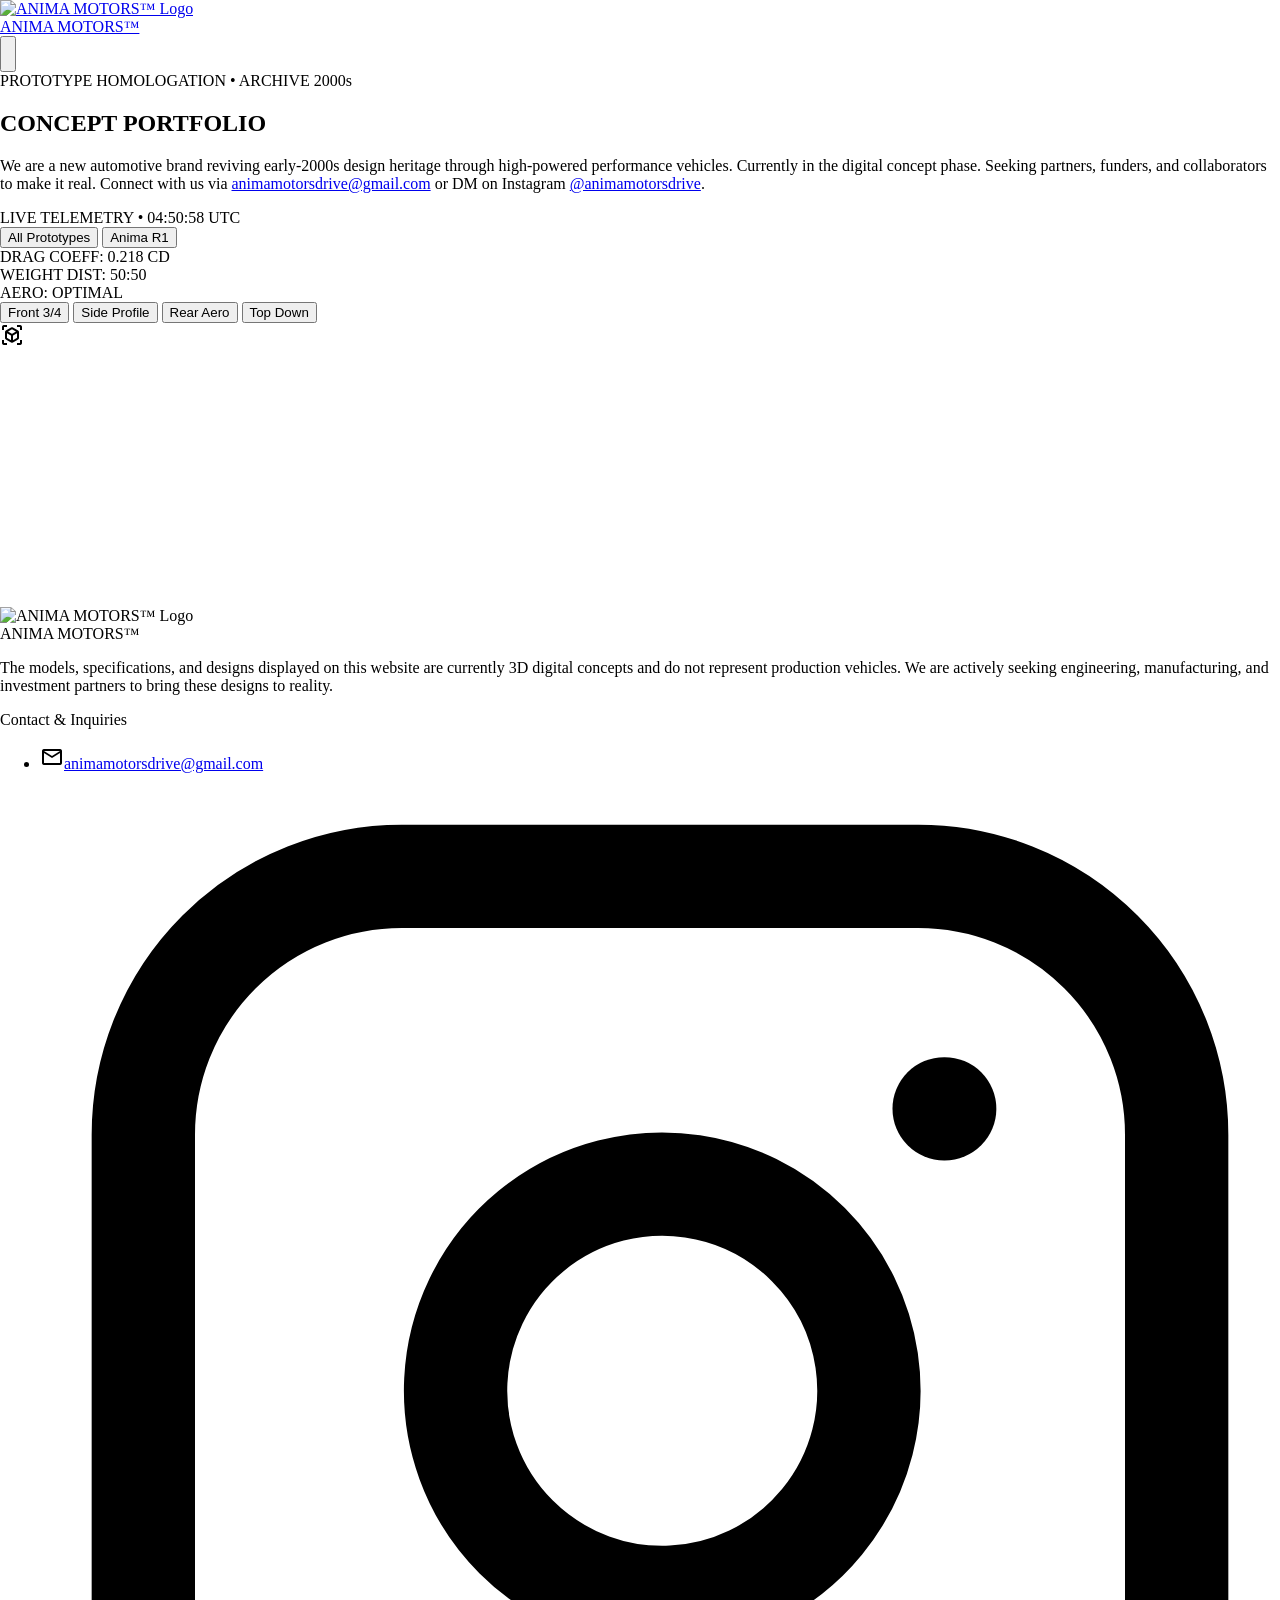
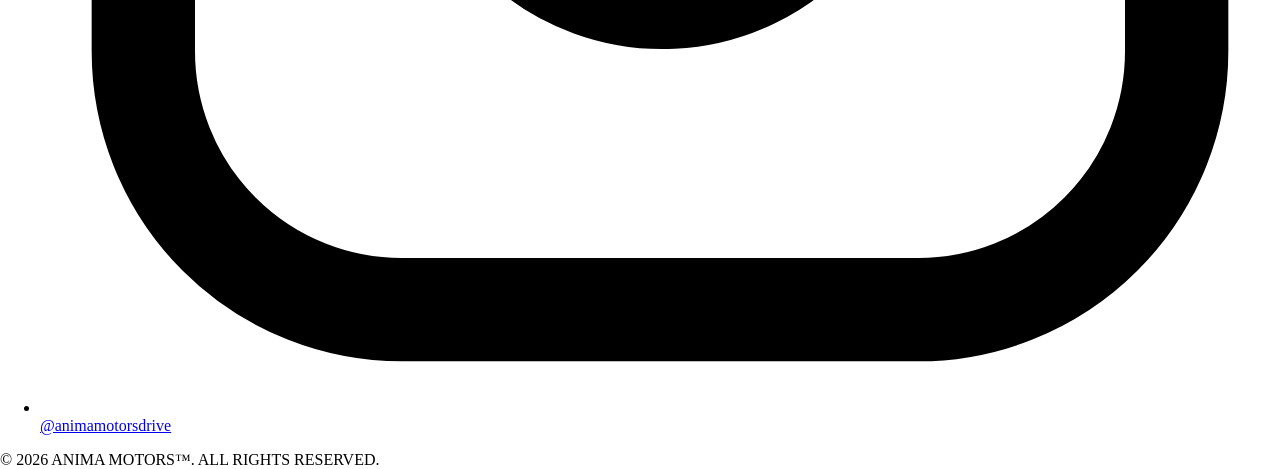
==== commit 191e7f71: "Update index.html" ====
--- a/index.html
+++ b/index.html
@@ -1,4 +1,4 @@
-<!DOCTYPE html><html class="light" lang="en" style=""><head><meta charset="utf-8"><meta content="width=device-width, initial-scale=1.0" name="viewport"><meta content="web_standard" name="shell-type"><link href="https://fonts.googleapis.com/css2?family=Material+Symbols+Outlined:opsz,wght,FILL,GRAD@24,400,0,0" rel="stylesheet"><link href="https://fonts.googleapis.com/css2?family=Space+Grotesk:wght@400;500;600;700&amp;family=Inter:wght@400;500;600&amp;family=JetBrains+Mono:wght@400;500;600&amp;display=swap" rel="stylesheet">
+<!DOCTYPE html><html class="light" lang="en" style="width: 1280px; height: 1600px; overflow: hidden; position: relative;"><head><meta charset="utf-8"><meta content="width=device-width, initial-scale=1.0" name="viewport"><meta content="web_standard" name="shell-type"><link href="https://fonts.googleapis.com/css2?family=Material+Symbols+Outlined:opsz,wght,FILL,GRAD@24,400,0,0" rel="stylesheet"><link href="https://fonts.googleapis.com/css2?family=Space+Grotesk:wght@400;500;600;700&amp;family=Inter:wght@400;500;600&amp;family=JetBrains+Mono:wght@400;500;600&amp;display=swap" rel="stylesheet">
 <link href="https://fonts.googleapis.com/css2?family=Material+Symbols+Outlined:wght,FILL@100..700,0..1&amp;display=swap" rel="stylesheet">
 <style>
 @layer base{html,body{margin:0;padding:0;}body{overscroll-behavior:none;}main>:first-child{margin-top:0!important;}main>:last-child{margin-bottom:0!important;}}
@@ -76,17 +76,17 @@
 <div class="flex flex-col sm:flex-row items-start sm:items-center gap-space-sm font-label-md text-label-md uppercase">
 <div class="flex items-center gap-2 px-space-md py-space-xs bg-surface-container dark:bg-[#18181b] border border-border-subtle dark:border-white/10 text-on-surface-variant dark:text-neutral-400 font-mono text-xs">
 <span class="w-2 h-2 rounded-full bg-neutral-900 dark:bg-white inline-block animate-pulse"></span>
-<span id="telemetry-clock" class="">LIVE TELEMETRY • 16:55:01 UTC</span>
+<span id="telemetry-clock" class="">LIVE TELEMETRY • 17:06:40 UTC</span>
 </div>
 </div>
 </div>
 <!-- Interactive Segment Selector Bar with smooth sliding active pill -->
 <div class="relative flex flex-wrap items-center gap-1.5 pt-space-md" id="filter-bar">
-<button class="filter-btn px- space-md py-space-xs px-4 py-2 font-label-md text-label-md uppercase tracking-wider transition-all duration-200 border border-neutral-900 dark:border-white bg-neutral-900 text-white dark:bg-white dark:text-black shadow-sm" data-id="all" onclick="selectPrototype('all', this)">All Prototypes</button>
-<button class="filter-btn px-4 py-2 font-label-md text-label-md uppercase tracking-wider transition-all duration-200 border border-border-subtle dark:border-white/10 text-on-surface-variant dark:text-neutral-400 hover:text-on-surface dark:hover:text-white hover:bg-neutral-100 dark:hover:bg-[#18181b] hover:-translate-y-0.5" data-id="r1" onclick="selectPrototype('r1', this)">Anima R1</button>
-<button class="filter-btn px-4 py-2 font-label-md text-label-md uppercase tracking-wider transition-all duration-200 border border-border-subtle dark:border-white/10 text-on-surface-variant dark:text-neutral-400 hover:text-on-surface dark:hover:text-white hover:bg-neutral-100 dark:hover:bg-[#18181b] hover:-translate-y-0.5" data-id="horizon" onclick="selectPrototype('horizon', this)">Horizon Proto</button>
-<button class="filter-btn px-4 py-2 font-label-md text-label-md uppercase tracking-wider transition-all duration-200 border border-border-subtle dark:border-white/10 text-on-surface-variant dark:text-neutral-400 hover:text-on-surface dark:hover:text-white hover:bg-neutral-100 dark:hover:bg-[#18181b] hover:-translate-y-0.5" data-id="aero" onclick="selectPrototype('aero', this)">Aero Sedan</button>
-<button class="filter-btn px-4 py-2 font-label-md text-label-md uppercase tracking-wider transition-all duration-200 border border-border-subtle dark:border-white/10 text-on-surface-variant dark:text-neutral-400 hover:text-on-surface dark:hover:text-white hover:bg-neutral-100 dark:hover:bg-[#18181b] hover:-translate-y-0.5" data-id="ev" onclick="selectPrototype('ev', this)">EV Testbed</button>
+<button class="filter-btn px- space-md py-space-xs px-4 py-2 font-label-md text-label-md uppercase tracking-wider transition-all duration-200 border shadow-sm border-border-subtle dark:border-white/10 text-on-surface-variant dark:text-neutral-400" data-id="all" onclick="selectPrototype('all', this)">All Prototypes</button>
+<button class="filter-btn px-4 py-2 font-label-md text-label-md uppercase tracking-wider transition-all duration-200 border hover:text-on-surface dark:hover:text-white hover:bg-neutral-100 dark:hover:bg-[#18181b] hover:-translate-y-0.5 border-border-subtle dark:border-white/10 text-on-surface-variant dark:text-neutral-400" data-id="r1" onclick="selectPrototype('r1', this)">Anima R1</button>
+
+
+
 </div>
 </div>
 </section>
@@ -124,10 +124,10 @@
 <div class="relative z-10 p-space-md flex flex-col sm:flex-row sm:items-center justify-between gap-3 bg-gradient-to-t from-black via-black/70 to-transparent pt-6">
 <!-- Angle Selector Chips -->
 <div class="flex items-center gap-1.5 bg-black/80 backdrop-blur-md p-1 border border-white/15">
-<button class="angle-btn px-2.5 py-1 text-[11px] font-mono uppercase tracking-wider transition-all duration-200 text-neutral-400" data-angle="front" onclick="switchAngle('front', this)">Front 3/4</button>
+<button class="angle-btn px-2.5 py-1 text-[11px] font-mono uppercase tracking-wider transition-all duration-200 text-neutral-400 bg-white text-black font-semibold" data-angle="front" onclick="switchAngle('front', this)">Front 3/4</button>
 <button class="angle-btn px-2.5 py-1 text-[11px] font-mono uppercase tracking-wider hover:text-white transition-all duration-200 text-neutral-400" data-angle="side" onclick="switchAngle('side', this)">Side Profile</button>
 <button class="angle-btn px-2.5 py-1 text-[11px] font-mono uppercase tracking-wider hover:text-white transition-all duration-200 text-neutral-400" data-angle="rear" onclick="switchAngle('rear', this)">Rear Aero</button>
-<button class="angle-btn px-2.5 py-1 text-[11px] font-mono uppercase tracking-wider hover:text-white transition-all duration-200 bg-white text-black font-semibold" data-angle="top" onclick="switchAngle('top', this)">Top Down</button>
+<button class="angle-btn px-2.5 py-1 text-[11px] font-mono uppercase tracking-wider hover:text-white transition-all duration-200" data-angle="top" onclick="switchAngle('top', this)">Top Down</button>
 </div>
 <div class="flex items-center gap-2 text-white/70 font-mono text-[11px] uppercase tracking-wider">
 <span class="material-symbols-outlined text-sm">view_in_ar</span>
@@ -136,7 +136,7 @@
 </div>
 </div>
 <!-- Technical Telemetry & Configuration Actions -->
-<div class="lg:col-span-5 flex flex-col justify-between space-y-space-md fade-content" id="details-pane">
+<div class="lg:col-span-5 flex flex-col justify-between space-y-space-md fade-content opacity-100 fade-out" id="details-pane">
 <div class="space-y-space-sm">
 
 <h2 class="font-headline-lg text-headline-lg uppercase text-on-surface dark:text-white leading-none tracking-tight" id="proto-title">Anima r1 concept&nbsp;</h2>
@@ -404,4 +404,6 @@
 
 
 
+
+
 </body></html>
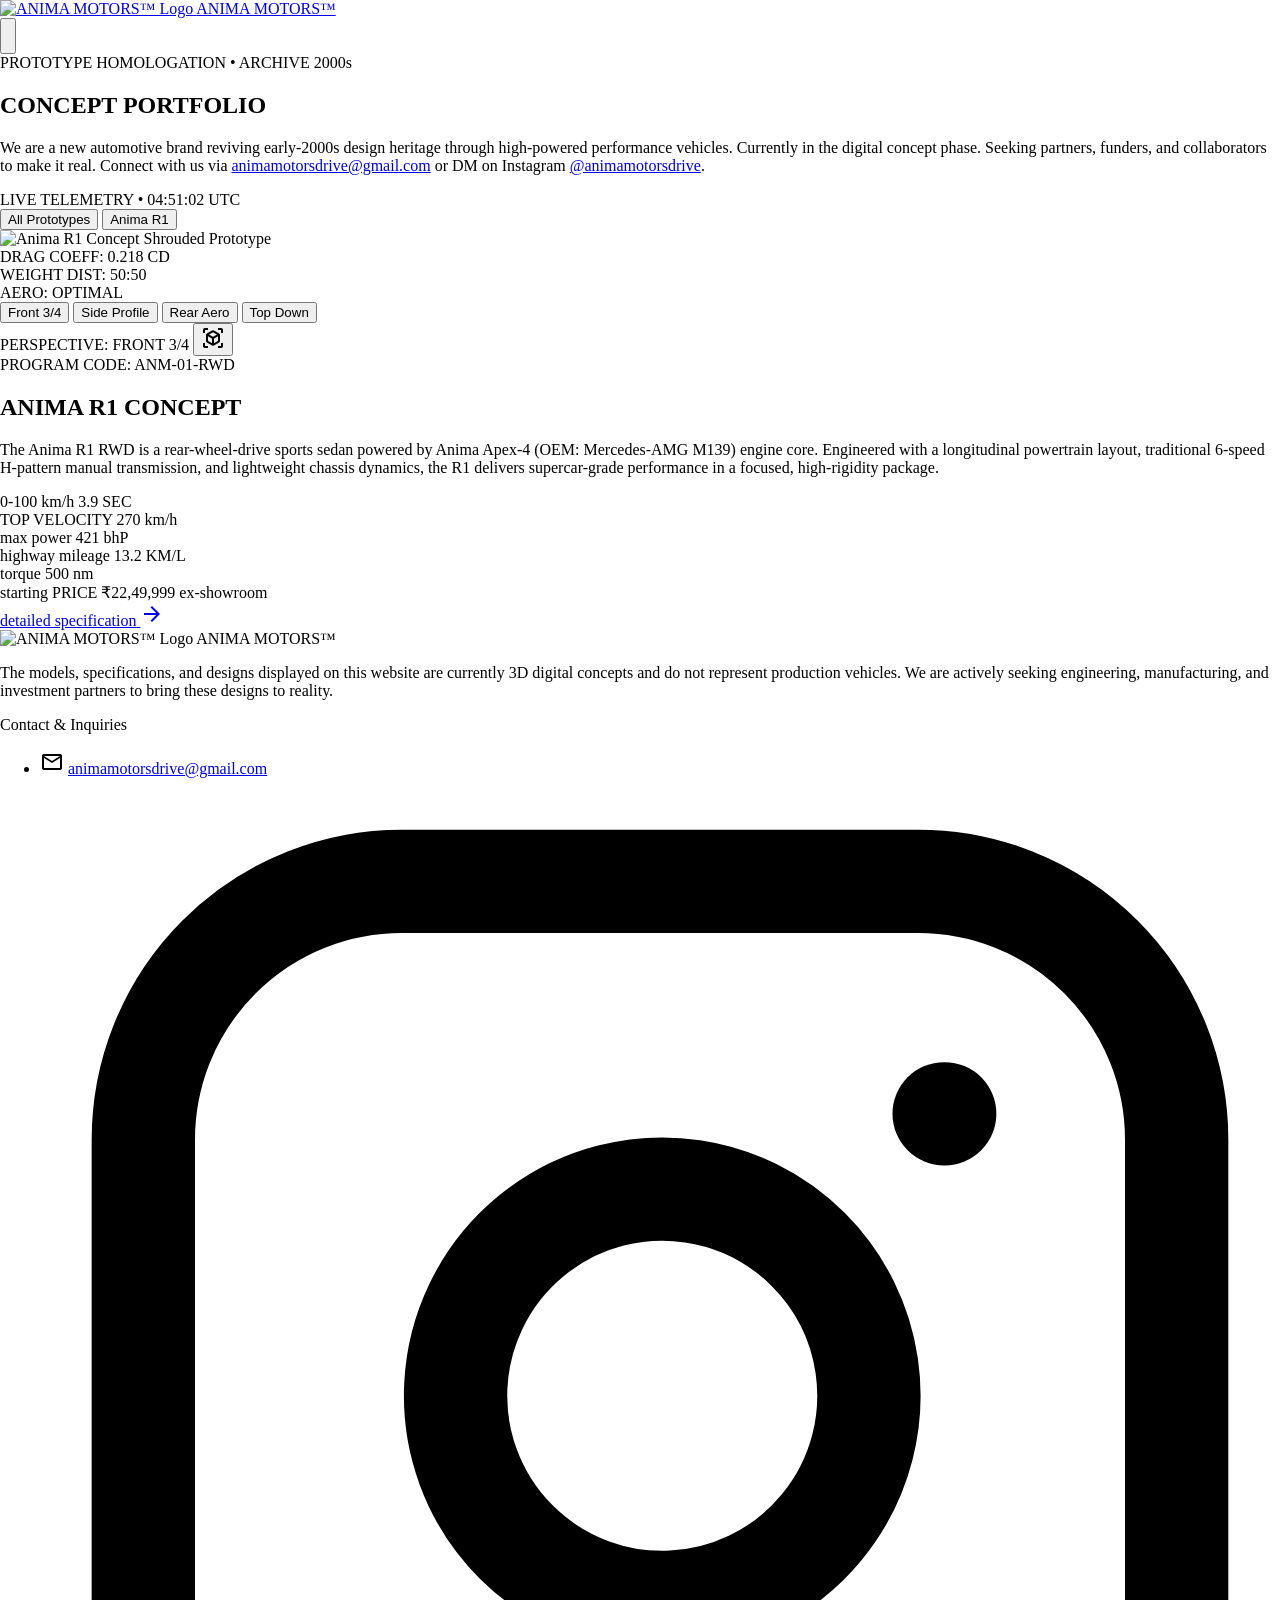
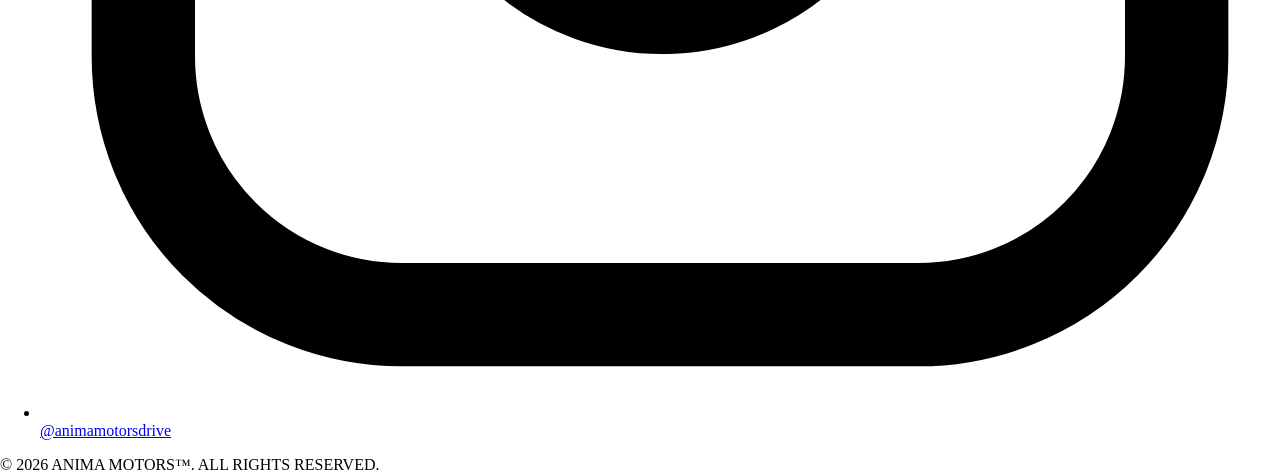
==== commit 38e88b8d: "Update index.html" ====
--- a/index.html
+++ b/index.html
@@ -1,199 +1,389 @@
-<!DOCTYPE html><html class="light" lang="en" style="width: 1280px; height: 1600px; overflow: hidden; position: relative;"><head><meta charset="utf-8"><meta content="width=device-width, initial-scale=1.0" name="viewport"><meta content="web_standard" name="shell-type"><link href="https://fonts.googleapis.com/css2?family=Material+Symbols+Outlined:opsz,wght,FILL,GRAD@24,400,0,0" rel="stylesheet"><link href="https://fonts.googleapis.com/css2?family=Space+Grotesk:wght@400;500;600;700&amp;family=Inter:wght@400;500;600&amp;family=JetBrains+Mono:wght@400;500;600&amp;display=swap" rel="stylesheet">
-<link href="https://fonts.googleapis.com/css2?family=Material+Symbols+Outlined:wght,FILL@100..700,0..1&amp;display=swap" rel="stylesheet">
+<!DOCTYPE html>
+
+<html class="light" lang="en"><head>
+<meta charset="utf-8"/>
+<meta content="width=device-width, initial-scale=1.0" name="viewport"/>
+<title>ANIMA MOTORS™ — Concept Portfolio</title>
+<!-- Google Fonts: Space Grotesk & Inter & JetBrains Mono -->
+<link href="https://fonts.googleapis.com" rel="preconnect"/>
+<link crossorigin="" href="https://fonts.gstatic.com" rel="preconnect"/>
+<link href="https://fonts.googleapis.com/css2?family=Space+Grotesk:wght@400;500;600;700&amp;family=Inter:wght@400;500;600&amp;family=JetBrains+Mono:wght@400;500;600&amp;display=swap" rel="stylesheet"/>
+<!-- Material Symbols Outlined standard vector icon font -->
+<link href="https://fonts.googleapis.com/css2?family=Material+Symbols+Outlined:opsz,wght,FILL,GRAD@24,400,0,0" rel="stylesheet"/>
 <style>
-@layer base{html,body{margin:0;padding:0;}body{overscroll-behavior:none;}main>:first-child{margin-top:0!important;}main>:last-child{margin-bottom:0!important;}}
-::-webkit-scrollbar{display:none;}
-@media (prefers-reduced-motion: reduce) {
-  *, ::before, ::after {
-    animation-duration: 0.01ms !important;
-    animation-iteration-count: 1 !important;
-    transition-duration: 0.01ms !important;
-    scroll-behavior: auto !important;
-  }
-}
-
-/* Aerodynamic flow stream shimmer effect */
-@keyframes aero-stream {
-  0% { transform: translateX(-100%) skewX(-20deg); opacity: 0; }
-  40% { opacity: 0.45; }
-  80% { opacity: 0.2; }
-  100% { transform: translateX(220%) skewX(-20deg); opacity: 0; }
-}
-
-.aero-line {
-  position: absolute;
-  height: 1px;
-  background: linear-gradient(90deg, transparent, rgba(255,255,255,0.7), transparent);
-  animation: aero-stream 4.5s cubic-bezier(0.4, 0, 0.2, 1) infinite;
-}
-
-/* Button sheen wave */
-.btn-sheen {
-  position: relative;
-  overflow: hidden;
-}
-.btn-sheen::after {
-  content: '';
-  position: absolute;
-  top: -50%;
-  left: -60%;
-  width: 50%;
-  height: 200%;
-  background: linear-gradient(90deg, transparent, rgba(255,255,255,0.18), transparent);
-  transform: rotate(25deg);
-  transition: none;
-}
-.btn-sheen:hover::after {
-  left: 120%;
-  transition: all 0.75s ease-out;
-}
-
-/* Prototype cross-fade container */
-.fade-content {
-  transition: opacity 0.32s cubic-bezier(0.16, 1, 0.3, 1), transform 0.32s cubic-bezier(0.16, 1, 0.3, 1);
-}
-.fade-out {
-  opacity: 0;
-  transform: translateY(6px);
-}
-.fade-in {
-  opacity: 1;
-  transform: translateY(0);
-}
-</style><script src="https://cdn.tailwindcss.com?plugins=forms,container-queries"></script><script id="tailwind-config">tailwind.config={darkMode:"class",theme:{extend:{"colors":{"on-background":"#0a0a0a","surface-dark":"#ffffff","surface-elevated":"#ffffff","on-surface-variant":"#4b5563","on-tertiary-fixed-variant":"#374151","surface-container":"#f3f4f6","surface-container-low":"#f8f9fa","outline-variant":"#e5e7eb","secondary":"#4b5563","outline":"#d1d5db","tertiary-container":"#f3f4f6","on-tertiary-container":"#1f2937","primary-fixed":"#111827","on-primary-fixed-variant":"#374151","surface-variant":"#f3f4f6","on-secondary-fixed":"#111827","secondary-fixed-dim":"#e5e7eb","surface-dim":"#e5e7eb","error-container":"#fee2e2","on-surface":"#0a0a0a","on-primary":"#ffffff","surface-container-lowest":"#ffffff","background":"#ffffff","on-primary-container":"#1f2937","error":"#dc2626","secondary-fixed":"#f3f4f6","on-secondary-fixed-variant":"#374151","on-error-container":"#7f1d1d","inverse-on-surface":"#ffffff","inverse-surface":"#111827","primary-fixed-dim":"#374151","surface-bright":"#ffffff","accent-velocity":"#0a0a0a","on-primary-fixed":"#ffffff","inverse-primary":"#ffffff","surface-tint":"#0a0a0a","tertiary":"#374151","secondary-container":"#f3f4f6","surface":"#ffffff","on-error":"#ffffff","surface-container-high":"#e5e7eb","primary-container":"#ffffff","primary":"#0a0a0a","on-secondary-container":"#374151","on-tertiary":"#ffffff","border-subtle":"#e5e7eb","on-tertiary-fixed":"#111827","tertiary-fixed":"#f3f4f6","on-secondary":"#ffffff","surface-container-highest":"#e5e7eb","tertiary-fixed-dim":"#d1d5db"},"borderRadius":{"DEFAULT":"0.25rem","lg":"0.5rem","xl":"0.75rem","full":"9999px"},"spacing":{"space-lg":"32px","space-sm":"8px","space-xl":"64px","space-xs":"4px","margin":"32px","space-md":"16px","gutter":"24px"},"fontFamily":{"body-md":["Inter","sans-serif"],"label-md":["Space Grotesk","sans-serif"],"headline-md":["Space Grotesk","sans-serif"],"body-lg":["Inter","sans-serif"],"headline-sm":["Space Grotesk","sans-serif"],"headline-xl":["Space Grotesk","sans-serif"],"body-sm":["Inter","sans-serif"],"label-lg":["Space Grotesk","sans-serif"],"headline-lg":["Space Grotesk","sans-serif"],"headline-lg-mobile":["Space Grotesk","sans-serif"],"headline-xl-mobile":["Space Grotesk","sans-serif"],"mono":["JetBrains Mono","monospace"]},"fontSize":{"body-md":["16px",{"lineHeight":"24px","fontWeight":"400"}],"label-md":["12px",{"lineHeight":"16px","letterSpacing":"0.05em","fontWeight":"600"}],"headline-md":["28px",{"lineHeight":"36px","letterSpacing":"-0.01em","fontWeight":"600"}],"body-lg":["18px",{"lineHeight":"28px","fontWeight":"400"}],"headline-sm":["20px",{"lineHeight":"28px","fontWeight":"600"}],"headline-xl":["56px",{"lineHeight":"64px","letterSpacing":"-0.03em","fontWeight":"700"}],"body-sm":["14px",{"lineHeight":"20px","fontWeight":"400"}],"label-lg":["14px",{"lineHeight":"20px","letterSpacing":"0.05em","fontWeight":"600"}],"headline-lg":["40px",{"lineHeight":"48px","letterSpacing":"-0.02em","fontWeight":"700"}],"headline-lg-mobile":["28px",{"lineHeight":"34px","letterSpacing":"-0.02em","fontWeight":"700"}],"headline-xl-mobile":["36px",{"lineHeight":"42px","letterSpacing":"-0.03em","fontWeight":"700"}]}}}}</script></head><body class="bg-white dark:bg-[#0a0a0a] font-body-md text-on-surface dark:text-white antialiased transition-colors duration-300"><header class="fixed top-0 left-0 right-0 z-50 bg-white/80 dark:bg-[#0a0a0a]/80 backdrop-blur-md border-b border-border-subtle dark:border-white/10 shadow-sm transition-all duration-300" id="main-nav"><div class="w-full px-margin flex items-center justify-between h-16"><div class="flex items-center gap-space-xl"><a class="group flex items-center gap-space-sm" data-path="overview" href="#"><div class="w-8 h-8 rounded-full bg-black flex items-center justify-center p-1 border border-neutral-800 dark:border-neutral-700 transition-transform duration-300 group-hover:scale-105"><img alt="ANIMA MOTORS™ Logo" class="w-full h-full object-contain" src="https://lh3.googleusercontent.com/aida-public/[base64]"></div><span class="font-headline-sm text-headline-sm uppercase tracking-wider text-on-surface dark:text-white transition-opacity group-hover:opacity-80">ANIMA MOTORS™</span></a><nav class="hidden lg:flex items-center gap-space-md" data-active-classes="bg-surface-container text-on-surface"></nav></div><div class="flex items-center gap-space-md"><div class="flex items-center pl-space-sm"><!-- Theme Toggle Button --><button aria-label="Toggle theme mode" class="relative flex items-center justify-between w-[72px] h-[36px] p-[3px] rounded-full border border-neutral-800 dark:border-white/20 bg-white dark:bg-[#121324] cursor-pointer shadow-sm hover:shadow transition-all duration-300 focus:outline-none" id="theme-toggle" onclick="toggleTheme()" type="button"><div class="absolute left-[3px] top-[3px] w-[28px] h-[28px] rounded-full bg-black dark:bg-gradient-to-b dark:from-[#b5b8c0] dark:to-[#737885] flex items-center justify-center shadow-md transition-transform duration-300 ease-out transform dark:translate-x-[36px]" id="theme-toggle-knob"></div><div class="w-[28px] h-[28px] flex items-center justify-center opacity-0 dark:opacity-100 transition-opacity duration-300 pointer-events-none"><svg class="w-4 h-4 text-neutral-800 dark:text-white/90 fill-none stroke-current stroke-[1.75]" viewBox="0 0 24 24"><path d="M21 12.79A9 9 0 1 1 11.21 3 7 7 0 0 0 21 12.79z" stroke-linecap="round" stroke-linejoin="round"></path></svg></div><div class="w-[28px] h-[28px] flex items-center justify-center text-neutral-800 dark:text-white/90 dark:opacity-0 transition-opacity duration-300 pointer-events-none pr-0.5"><svg class="w-[18px] h-[18px] fill-none stroke-current stroke-[1.75]" viewBox="0 0 24 24"><circle cx="12" cy="12" r="4"></circle><line stroke-linecap="round" x1="12" x2="12" y1="2" y2="4"></line><line stroke-linecap="round" x1="12" x2="12" y1="20" y2="22"></line><line stroke-linecap="round" x1="4.22" x2="5.64" y1="4.22" y2="5.64"></line><line stroke-linecap="round" x1="18.36" x2="19.78" y1="18.36" y2="19.78"></line><line stroke-linecap="round" x1="1" x2="3" y1="12" y2="12"></line><line stroke-linecap="round" x1="21" x2="23" y1="12" y2="12"></line><line stroke-linecap="round" x1="4.22" x2="5.64" y1="19.78" y2="18.36"></line><line stroke-linecap="round" x1="18.36" x2="19.78" y1="5.64" y2="4.22"></line></svg></div></button></div></div></div></header><main class="w-full bg-white dark:bg-[#0a0a0a] pt-16 transition-colors duration-300"><div class="flex flex-col w-full">
+    @layer base {
+      html, body {
+        margin: 0;
+        padding: 0;
+        min-height: 100vh;
+      }
+    }
+    ::-webkit-scrollbar {
+      display: none;
+    }
+    @media (prefers-reduced-motion: reduce) {
+      *, ::before, ::after {
+        animation-duration: 0.01ms !important;
+        animation-iteration-count: 1 !important;
+        transition-duration: 0.01ms !important;
+        scroll-behavior: auto !important;
+      }
+    }
+
+    /* Aerodynamic flow stream shimmer effect */
+    @keyframes aero-stream {
+      0% { transform: translateX(-100%) skewX(-20deg); opacity: 0; }
+      40% { opacity: 0.55; }
+      80% { opacity: 0.25; }
+      100% { transform: translateX(250%) skewX(-20deg); opacity: 0; }
+    }
+
+    .aero-line {
+      position: absolute;
+      height: 1.5px;
+      background: linear-gradient(90deg, transparent, rgba(255, 255, 255, 0.85), transparent);
+      animation: aero-stream 4.2s cubic-bezier(0.4, 0, 0.2, 1) infinite;
+      pointer-events: none;
+    }
+
+    /* Button sheen wave */
+    .btn-sheen {
+      position: relative;
+      overflow: hidden;
+    }
+    .btn-sheen::after {
+      content: '';
+      position: absolute;
+      top: -50%;
+      left: -60%;
+      width: 50%;
+      height: 200%;
+      background: linear-gradient(90deg, transparent, rgba(255, 255, 255, 0.25), transparent);
+      transform: rotate(25deg);
+      transition: none;
+    }
+    .btn-sheen:hover::after {
+      left: 120%;
+      transition: all 0.75s ease-out;
+    }
+
+    /* Prototype cross-fade container */
+    .fade-content {
+      transition: opacity 0.32s cubic-bezier(0.16, 1, 0.3, 1), transform 0.32s cubic-bezier(0.16, 1, 0.3, 1);
+    }
+    .fade-out {
+      opacity: 0;
+      transform: translateY(6px);
+    }
+    .fade-in {
+      opacity: 1;
+      transform: translateY(0);
+    }
+  </style>
+<script src="https://cdn.tailwindcss.com?plugins=forms,container-queries"></script>
+<script id="tailwind-config">
+    tailwind.config = {
+      darkMode: "class",
+      theme: {
+        extend: {
+          colors: {
+            "on-background": "#0a0a0a",
+            "surface-dark": "#0a0a0a",
+            "surface-elevated": "#ffffff",
+            "on-surface-variant": "#4b5563",
+            "on-tertiary-fixed-variant": "#374151",
+            "surface-container": "#f3f4f6",
+            "surface-container-low": "#f8f9fa",
+            "outline-variant": "#e5e7eb",
+            "secondary": "#4b5563",
+            "outline": "#d1d5db",
+            "tertiary-container": "#f3f4f6",
+            "on-tertiary-container": "#1f2937",
+            "primary-fixed": "#111827",
+            "on-primary-fixed-variant": "#374151",
+            "surface-variant": "#f3f4f6",
+            "on-secondary-fixed": "#111827",
+            "secondary-fixed-dim": "#e5e7eb",
+            "surface-dim": "#e5e7eb",
+            "error-container": "#fee2e2",
+            "on-surface": "#0a0a0a",
+            "on-primary": "#ffffff",
+            "surface-container-lowest": "#ffffff",
+            "background": "#ffffff",
+            "on-primary-container": "#1f2937",
+            "error": "#dc2626",
+            "secondary-fixed": "#f3f4f6",
+            "on-secondary-fixed-variant": "#374151",
+            "on-error-container": "#7f1d1d",
+            "inverse-on-surface": "#ffffff",
+            "inverse-surface": "#111827",
+            "primary-fixed-dim": "#374151",
+            "surface-bright": "#ffffff",
+            "accent-velocity": "#0a0a0a",
+            "on-primary-fixed": "#ffffff",
+            "inverse-primary": "#ffffff",
+            "surface-tint": "#0a0a0a",
+            "tertiary": "#374151",
+            "secondary-container": "#f3f4f6",
+            "surface": "#ffffff",
+            "on-error": "#ffffff",
+            "surface-container-high": "#e5e7eb",
+            "primary-container": "#ffffff",
+            "primary": "#0a0a0a",
+            "on-secondary-container": "#374151",
+            "on-tertiary": "#ffffff",
+            "border-subtle": "#e5e7eb",
+            "on-tertiary-fixed": "#111827",
+            "tertiary-fixed": "#f3f4f6",
+            "on-secondary": "#ffffff",
+            "surface-container-highest": "#e5e7eb",
+            "tertiary-fixed-dim": "#d1d5db"
+          },
+          borderRadius: {
+            "DEFAULT": "0.25rem",
+            "lg": "0.5rem",
+            "xl": "0.75rem",
+            "full": "9999px"
+          },
+          spacing: {
+            "space-lg": "32px",
+            "space-sm": "8px",
+            "space-xl": "64px",
+            "space-xs": "4px",
+            "margin": "32px",
+            "space-md": "16px",
+            "gutter": "24px"
+          },
+          fontFamily: {
+            "body-md": ["Inter", "sans-serif"],
+            "label-md": ["Space Grotesk", "sans-serif"],
+            "headline-md": ["Space Grotesk", "sans-serif"],
+            "body-lg": ["Inter", "sans-serif"],
+            "headline-sm": ["Space Grotesk", "sans-serif"],
+            "headline-xl": ["Space Grotesk", "sans-serif"],
+            "body-sm": ["Inter", "sans-serif"],
+            "label-lg": ["Space Grotesk", "sans-serif"],
+            "headline-lg": ["Space Grotesk", "sans-serif"],
+            "headline-lg-mobile": ["Space Grotesk", "sans-serif"],
+            "headline-xl-mobile": ["Space Grotesk", "sans-serif"],
+            "mono": ["JetBrains Mono", "monospace"]
+          },
+          fontSize: {
+            "body-md": ["16px", { "lineHeight": "24px", "fontWeight": "400" }],
+            "label-md": ["12px", { "lineHeight": "16px", "letterSpacing": "0.05em", "fontWeight": "600" }],
+            "headline-md": ["28px", { "lineHeight": "36px", "letterSpacing": "-0.01em", "fontWeight": "600" }],
+            "body-lg": ["18px", { "lineHeight": "28px", "fontWeight": "400" }],
+            "headline-sm": ["20px", { "lineHeight": "28px", "fontWeight": "600" }],
+            "headline-xl": ["56px", { "lineHeight": "64px", "letterSpacing": "-0.03em", "fontWeight": "700" }],
+            "body-sm": ["14px", { "lineHeight": "20px", "fontWeight": "400" }],
+            "label-lg": ["14px", { "lineHeight": "20px", "letterSpacing": "0.05em", "fontWeight": "600" }],
+            "headline-lg": ["40px", { "lineHeight": "48px", "letterSpacing": "-0.02em", "fontWeight": "700" }],
+            "headline-lg-mobile": ["28px", { "lineHeight": "34px", "letterSpacing": "-0.02em", "fontWeight": "700" }],
+            "headline-xl-mobile": ["36px", { "lineHeight": "42px", "letterSpacing": "-0.03em", "fontWeight": "700" }]
+          }
+        }
+      }
+    };
+  </script>
+</head>
+<body class="bg-white dark:bg-[#0a0a0a] font-body-md text-on-surface dark:text-white antialiased transition-colors duration-300">
+<!-- FIXED CLEAN TOP NAVIGATION BAR -->
+<header class="fixed top-0 left-0 right-0 w-full z-50 bg-white/90 dark:bg-[#0a0a0a]/90 backdrop-blur-md border-b border-border-subtle dark:border-white/10 transition-all duration-300" id="main-nav">
+<div class="max-w-7xl mx-auto px-4 sm:px-6 lg:px-8 flex items-center justify-between h-20">
+<div class="flex items-center gap-space-xl">
+<a class="group flex items-center gap-3" href="#">
+<img alt="ANIMA MOTORS™ Logo" class="h-7 w-7 inline-block rounded-full object-contain bg-black border border-neutral-800 dark:border-neutral-700 transition-transform duration-300 group-hover:scale-105" src="https://lh3.googleusercontent.com/aida-public/[base64]"/>
+<span class="font-headline-sm text-headline-sm uppercase tracking-wider text-on-surface dark:text-white transition-opacity group-hover:opacity-80">ANIMA MOTORS™</span>
+</a>
+</div>
+<div class="flex items-center gap-4">
+<!-- Theme Toggle Button -->
+<button aria-label="Toggle theme mode" class="relative flex items-center justify-between w-[68px] h-[34px] p-[3px] rounded-full border border-neutral-800 dark:border-white/20 bg-neutral-100 dark:bg-[#18181b] cursor-pointer shadow-sm hover:shadow transition-all duration-300 focus:outline-none" id="theme-toggle" onclick="toggleTheme()" type="button">
+<div class="absolute left-[3px] top-[3px] w-[26px] h-[26px] rounded-full bg-black dark:bg-white flex items-center justify-center shadow-md transition-transform duration-300 ease-out dark:translate-x-[34px]" id="theme-toggle-knob"></div>
+<div class="w-[26px] h-[26px] flex items-center justify-center opacity-0 dark:opacity-100 transition-opacity duration-300 pointer-events-none z-10">
+<svg class="w-3.5 h-3.5 text-neutral-800 dark:text-black fill-none stroke-current stroke-[2]" viewbox="0 0 24 24"><path d="M21 12.79A9 9 0 1 1 11.21 3 7 7 0 0 0 21 12.79z" stroke-linecap="round" stroke-linejoin="round"></path></svg>
+</div>
+<div class="w-[26px] h-[26px] flex items-center justify-center text-white dark:opacity-0 transition-opacity duration-300 pointer-events-none z-10">
+<svg class="w-3.5 h-3.5 fill-none stroke-current stroke-[2]" viewbox="0 0 24 24"><circle cx="12" cy="12" r="4"></circle><line stroke-linecap="round" x1="12" x2="12" y1="2" y2="4"></line><line stroke-linecap="round" x1="12" x2="12" y1="20" y2="22"></line><line stroke-linecap="round" x1="4.22" x2="5.64" y1="4.22" y2="5.64"></line><line stroke-linecap="round" x1="18.36" x2="19.78" y1="18.36" y2="19.78"></line><line stroke-linecap="round" x1="1" x2="3" y1="12" y2="12"></line><line stroke-linecap="round" x1="21" x2="23" y1="12" y2="12"></line><line stroke-linecap="round" x1="4.22" x2="5.64" y1="19.78" y2="18.36"></line><line stroke-linecap="round" x1="18.36" x2="19.78" y1="5.64" y2="4.22"></line></svg>
+</div>
+</button>
+</div>
+</div>
+</header>
+<!-- MAIN CONTAINER WITH PROPER TOP CLEARANCE TO PREVENT OVERLAP -->
+<main class="w-full bg-white dark:bg-[#0a0a0a] pt-28 pb-16 transition-colors duration-300">
+<div class="flex flex-col w-full">
 <!-- SECTION 1: HEADER & TELEMETRY FILTER BAR -->
-<section class="w-full px-margin py-space-xl bg-white dark:bg-[#0a0a0a] border-b border-border-subtle dark:border-white/10 transition-colors duration-300">
-<div class="max-w-7xl mx-auto flex flex-col gap-space-lg">
-<div class="flex flex-col md:flex-row md:items-end justify-between gap-space-md">
-<div class="space-y-space-xs max-w-2xl">
+<section class="w-full px-4 sm:px-6 lg:px-8 py-8 lg:py-12 bg-white dark:bg-[#0a0a0a] border-b border-border-subtle dark:border-white/10 transition-colors duration-300">
+<div class="max-w-7xl mx-auto flex flex-col gap-6">
+<div class="flex flex-col md:flex-row md:items-end justify-between gap-6">
+<div class="space-y-2 max-w-2xl">
 <div class="inline-flex items-center gap-2 px-2.5 py-1 bg-neutral-100 dark:bg-neutral-900 border border-neutral-200 dark:border-neutral-800 text-[11px] font-mono text-neutral-600 dark:text-neutral-400 uppercase tracking-widest mb-1">
 <span class="w-1.5 h-1.5 rounded-full bg-neutral-900 dark:bg-white animate-ping"></span>
-<span class="">PROTOTYPE HOMOLOGATION • ARCHIVE 2000s</span>
-</div>
-<h1 class="font-headline-xl text-headline-xl uppercase text-on-surface dark:text-white tracking-tight">CONCEPT PORTFOLIO</h1>
-<p class="font-body-md text-body-md text-on-surface-variant dark:text-neutral-400 leading-relaxed pt-space-xs">We are a new automotive brand reviving early-2000s design heritage through high-powered performance vehicles.&nbsp;Currently in the digital concept phase. Seeking partners, funders, and collaborators to make it real. Connect with us via <a href="mailto:animamotorsdrive@gmail.com" class="underline font-medium text-black dark:text-white hover:opacity-75 transition-opacity">animamotorsdrive@gmail.com</a> or DM on Instagram <a href="https://instagram.com/animamotorsdrive" target="_blank" rel="noopener noreferrer" class="underline font-medium text-black dark:text-white hover:opacity-75 transition-opacity">@animamotorsdrive</a>.</p>
-</div>
-<div class="flex flex-col sm:flex-row items-start sm:items-center gap-space-sm font-label-md text-label-md uppercase">
-<div class="flex items-center gap-2 px-space-md py-space-xs bg-surface-container dark:bg-[#18181b] border border-border-subtle dark:border-white/10 text-on-surface-variant dark:text-neutral-400 font-mono text-xs">
+<span>PROTOTYPE HOMOLOGATION • ARCHIVE 2000s</span>
+</div>
+<h1 class="font-headline-xl text-3xl sm:text-4xl md:text-5xl lg:text-headline-xl uppercase text-on-surface dark:text-white tracking-tight">CONCEPT PORTFOLIO</h1>
+<p class="font-body-md text-body-md text-on-surface-variant dark:text-neutral-400 leading-relaxed pt-1">
+                We are a new automotive brand reviving early-2000s design heritage through high-powered performance vehicles. Currently in the digital concept phase. Seeking partners, funders, and collaborators to make it real. Connect with us via <a class="underline font-medium text-black dark:text-white hover:opacity-75 transition-opacity" href="mailto:animamotorsdrive@gmail.com">animamotorsdrive@gmail.com</a> or DM on Instagram <a class="underline font-medium text-black dark:text-white hover:opacity-75 transition-opacity" href="https://instagram.com/animamotorsdrive" rel="noopener noreferrer" target="_blank">@animamotorsdrive</a>.
+              </p>
+</div>
+<div class="flex flex-col sm:flex-row items-start sm:items-center gap-2 font-label-md text-label-md uppercase">
+<div class="flex items-center gap-2 px-4 py-2 bg-surface-container dark:bg-[#18181b] border border-border-subtle dark:border-white/10 text-on-surface-variant dark:text-neutral-400 font-mono text-xs">
 <span class="w-2 h-2 rounded-full bg-neutral-900 dark:bg-white inline-block animate-pulse"></span>
-<span id="telemetry-clock" class="">LIVE TELEMETRY • 17:06:40 UTC</span>
-</div>
-</div>
-</div>
-<!-- Interactive Segment Selector Bar with smooth sliding active pill -->
-<div class="relative flex flex-wrap items-center gap-1.5 pt-space-md" id="filter-bar">
-<button class="filter-btn px- space-md py-space-xs px-4 py-2 font-label-md text-label-md uppercase tracking-wider transition-all duration-200 border shadow-sm border-border-subtle dark:border-white/10 text-on-surface-variant dark:text-neutral-400" data-id="all" onclick="selectPrototype('all', this)">All Prototypes</button>
-<button class="filter-btn px-4 py-2 font-label-md text-label-md uppercase tracking-wider transition-all duration-200 border hover:text-on-surface dark:hover:text-white hover:bg-neutral-100 dark:hover:bg-[#18181b] hover:-translate-y-0.5 border-border-subtle dark:border-white/10 text-on-surface-variant dark:text-neutral-400" data-id="r1" onclick="selectPrototype('r1', this)">Anima R1</button>
-
-
-
+<span id="telemetry-clock">LIVE TELEMETRY • 17:06:40 UTC</span>
+</div>
+</div>
+</div>
+<!-- Interactive Prototype Filter Bar -->
+<div class="relative flex flex-wrap items-center gap-2 pt-2" id="filter-bar">
+<button class="filter-btn px-4 py-2 font-label-md text-label-md uppercase tracking-wider transition-all duration-200 border shadow-sm bg-neutral-900 text-white dark:bg-white dark:text-black border-neutral-900 dark:border-white" data-id="all" onclick="selectPrototype('all', this)">All Prototypes</button>
+<button class="filter-btn px-4 py-2 font-label-md text-label-md uppercase tracking-wider transition-all duration-200 border border-border-subtle dark:border-white/10 text-on-surface-variant dark:text-neutral-400 hover:text-on-surface dark:hover:text-white hover:bg-neutral-100 dark:hover:bg-[#18181b]" data-id="r1" onclick="selectPrototype('r1', this)">Anima R1</button>
 </div>
 </div>
 </section>
-<!-- SECTION 2: FLAGSHIP HERO MODEL CARD -->
-<section class="w-full px-margin py-space-xl bg-surface-container-low dark:bg-[#121212] model-card border-b border-border-subtle dark:border-white/10 transition-colors duration-300" data-category="hyper-gt" id="showcase-card" style="display: block;">
-<div class="max-w-7xl mx-auto bg-surface-elevated dark:bg-[#18181b] border border-border-subtle dark:border-white/10 p-space-md md:p-space-lg shadow-sm transition-colors duration-300">
-<div class="grid grid-cols-1 lg:grid-cols-12 gap-space-lg">
-<!-- Imagery Display Frame with Telemetry Overlay & Angle Scrub -->
-<div class="lg:col-span-7 relative flex flex-col justify-between min-h-[480px] bg-black overflow-hidden border border-border-subtle dark:border-white/10 group cursor-crosshair" id="car-image-container">
-<!-- Shrouded Concept Sedan Background (interactive zoom & pan) -->
-<div class="absolute inset-0 bg-cover bg-center transition-transform duration-700 ease-out group-hover:scale-105" id="hero-car-image" style="background-image: url(&quot;https://lh3.googleusercontent.com/aida/[base64]&quot;); transform-origin: center center; transform: scale(1) translate(0px, 0px);">
+<!-- SECTION 2: FLAGSHIP HERO MODEL CARD & SELF-CONTAINED CAR VIEWER -->
+<section class="w-full px-4 sm:px-6 lg:px-8 py-10 lg:py-14 bg-surface-container-low dark:bg-[#121212] model-card border-b border-border-subtle dark:border-white/10 transition-colors duration-300" data-category="hyper-gt" id="showcase-card">
+<div class="max-w-7xl mx-auto bg-white dark:bg-[#18181b] border border-border-subtle dark:border-white/10 p-4 sm:p-6 lg:p-8 shadow-sm transition-colors duration-300">
+<div class="grid grid-cols-1 lg:grid-cols-12 gap-8 lg:gap-10">
+<!-- Interactive High-Fidelity Car Viewer Frame -->
+<div class="lg:col-span-7 relative flex flex-col justify-between min-h-[440px] lg:min-h-[520px] bg-black overflow-hidden border border-border-subtle dark:border-white/10 group select-none" id="car-image-container">
+<!-- Visual Viewport Canvas / Shrouded Concept Image -->
+<div class="absolute inset-0 bg-black flex items-center justify-center overflow-hidden">
+<img alt="Anima R1 Concept Shrouded Prototype" class="w-full h-full object-cover object-center transition-all duration-700 ease-out group-hover:scale-105" id="hero-car-image" src="https://lh3.googleusercontent.com/aida/[base64]" style="filter: contrast(1.1) brightness(1.02); transform: scale(1) translate(0px, 0px);"/>
 </div>
 <!-- Aero Streamlines Overlay Animation -->
 <div class="aero-line top-1/4 left-0 w-3/4" style="animation-delay: 0s;"></div>
 <div class="aero-line top-1/2 left-0 w-full" style="animation-delay: 1.6s;"></div>
 <div class="aero-line top-3/4 left-0 w-2/3" style="animation-delay: 3s;"></div>
-<div class="absolute inset-0 bg-gradient-to-t from-black/90 via-black/20 to-black/40 pointer-events-none"></div>
-<div class="absolute inset-0 bg-gradient-to-r from-black/60 via-transparent to-black/20 pointer-events-none"></div>
+<!-- Subtle Ambient Radial Vignette and Glow -->
+<div class="absolute inset-0 bg-radial-gradient pointer-events-none" style="background: radial-gradient(circle at 50% 50%, rgba(255,255,255,0.03) 0%, rgba(0,0,0,0.65) 100%);"></div>
+<div class="absolute inset-0 bg-gradient-to-t from-black/95 via-transparent to-black/60 pointer-events-none"></div>
 <!-- Top Overlay HUD Tags & Live Telemetry Badges -->
-<div class="relative z-10 p-space-md flex flex-wrap items-center justify-between gap-2 pointer-events-none">
-<div class="flex items-center gap-2 bg-black/75 backdrop-blur-md px-3 py-1.5 border border-white/15 text-[11px] font-mono uppercase tracking-wider text-white">
-<span class="w-1.5 h-1.5 rounded-full bg-emerald-400 animate-pulse"></span>
-<span id="badge-drag" class="">DRAG COEFF: 0.218 CD</span>
+<div class="relative z-10 p-4 flex flex-wrap items-center justify-between gap-2 pointer-events-none">
+<div class="flex items-center gap-2 bg-black/85 backdrop-blur-md px-3 py-1.5 border border-white/20 text-[11px] font-mono uppercase tracking-wider text-white">
+<span class="w-2 h-2 rounded-full bg-emerald-400 animate-pulse"></span>
+<span id="badge-drag">DRAG COEFF: 0.218 CD</span>
 </div>
 <div class="flex items-center gap-2">
-<div class="bg-black/75 backdrop-blur-md px-3 py-1.5 border border-white/15 text-[11px] font-mono uppercase tracking-wider text-neutral-300">
-<span id="badge-weight" class="">WEIGHT DIST: 50:50</span>
-</div>
-<div class="bg-black/75 backdrop-blur-md px-3 py-1.5 border border-white/15 text-[11px] font-mono uppercase tracking-wider text-neutral-300">
-<span id="badge-aero" class="">AERO: OPTIMAL</span>
-</div>
-</div>
-</div>
-<!-- Bottom Angle Selector Chips & Inspection Controls -->
-<div class="relative z-10 p-space-md flex flex-col sm:flex-row sm:items-center justify-between gap-3 bg-gradient-to-t from-black via-black/70 to-transparent pt-6">
+<div class="bg-black/85 backdrop-blur-md px-3 py-1.5 border border-white/20 text-[11px] font-mono uppercase tracking-wider text-neutral-300">
+<span id="badge-weight">WEIGHT DIST: 50:50</span>
+</div>
+<div class="bg-black/85 backdrop-blur-md px-3 py-1.5 border border-white/20 text-[11px] font-mono uppercase tracking-wider text-neutral-300">
+<span id="badge-aero">AERO: OPTIMAL</span>
+</div>
+</div>
+</div>
+<!-- Bottom Angle Selector Chips & Interactive View Controls -->
+<div class="relative z-10 p-4 flex flex-col sm:flex-row sm:items-center justify-between gap-3 bg-gradient-to-t from-black via-black/80 to-transparent pt-8">
 <!-- Angle Selector Chips -->
-<div class="flex items-center gap-1.5 bg-black/80 backdrop-blur-md p-1 border border-white/15">
-<button class="angle-btn px-2.5 py-1 text-[11px] font-mono uppercase tracking-wider transition-all duration-200 text-neutral-400 bg-white text-black font-semibold" data-angle="front" onclick="switchAngle('front', this)">Front 3/4</button>
-<button class="angle-btn px-2.5 py-1 text-[11px] font-mono uppercase tracking-wider hover:text-white transition-all duration-200 text-neutral-400" data-angle="side" onclick="switchAngle('side', this)">Side Profile</button>
-<button class="angle-btn px-2.5 py-1 text-[11px] font-mono uppercase tracking-wider hover:text-white transition-all duration-200 text-neutral-400" data-angle="rear" onclick="switchAngle('rear', this)">Rear Aero</button>
-<button class="angle-btn px-2.5 py-1 text-[11px] font-mono uppercase tracking-wider hover:text-white transition-all duration-200" data-angle="top" onclick="switchAngle('top', this)">Top Down</button>
-</div>
-<div class="flex items-center gap-2 text-white/70 font-mono text-[11px] uppercase tracking-wider">
-<span class="material-symbols-outlined text-sm">view_in_ar</span>
-
-</div>
-</div>
-</div>
-<!-- Technical Telemetry & Configuration Actions -->
-<div class="lg:col-span-5 flex flex-col justify-between space-y-space-md fade-content opacity-100 fade-out" id="details-pane">
-<div class="space-y-space-sm">
-
-<h2 class="font-headline-lg text-headline-lg uppercase text-on-surface dark:text-white leading-none tracking-tight" id="proto-title">Anima r1 concept&nbsp;</h2>
-<p class="font-body-sm text-body-sm text-on-surface-variant dark:text-neutral-400 pt-space-xs leading-relaxed" id="proto-desc">The Anima R1 RWD is a rear-wheel-drive sports sedan powered by Anima Apex-4 (OEM: Mercedes-AMG M139) engine core. Engineered with a longitudinal powertrain layout, traditional 6-speed H-pattern manual transmission, and lightweight chassis dynamics, the R1 delivers supercar-grade performance in a focused, high-rigidity package.</p>
+<div class="flex items-center gap-1.5 bg-black/90 backdrop-blur-md p-1 border border-white/20">
+<button class="angle-btn px-2.5 py-1 text-[11px] font-mono uppercase tracking-wider transition-all duration-200 bg-white text-black font-semibold" data-angle="front" onclick="switchAngle('front', this)">Front 3/4</button>
+<button class="angle-btn px-2.5 py-1 text-[11px] font-mono uppercase tracking-wider text-neutral-400 hover:text-white transition-all duration-200" data-angle="side" onclick="switchAngle('side', this)">Side Profile</button>
+<button class="angle-btn px-2.5 py-1 text-[11px] font-mono uppercase tracking-wider text-neutral-400 hover:text-white transition-all duration-200" data-angle="rear" onclick="switchAngle('rear', this)">Rear Aero</button>
+<button class="angle-btn px-2.5 py-1 text-[11px] font-mono uppercase tracking-wider text-neutral-400 hover:text-white transition-all duration-200" data-angle="top" onclick="switchAngle('top', this)">Top Down</button>
+</div>
+<!-- Angle indicator and Fullscreen Preview button -->
+<div class="flex items-center gap-2 text-white/80 font-mono text-[11px] uppercase tracking-wider">
+<span class="hidden sm:inline text-[10px] text-neutral-400" id="scrub-label">PERSPECTIVE: FRONT 3/4</span>
+<button class="p-1.5 bg-black/80 hover:bg-neutral-800 text-white border border-white/20 transition-colors flex items-center justify-center" onclick="toggleFullscreenViewer()" title="Full-screen preview">
+<span class="material-symbols-outlined text-base">view_in_ar</span>
+</button>
+</div>
+</div>
+</div>
+<!-- Technical Telemetry & Specifications Details Pane -->
+<div class="lg:col-span-5 flex flex-col justify-between space-y-6 fade-content" id="details-pane">
+<div class="space-y-3">
+<div class="text-[11px] font-mono text-neutral-500 dark:text-neutral-400 uppercase tracking-widest" id="proto-code">PROGRAM CODE: ANM-01-RWD</div>
+<h2 class="font-headline-lg text-2xl sm:text-3xl lg:text-headline-lg uppercase text-on-surface dark:text-white leading-none tracking-tight" id="proto-title">ANIMA R1 CONCEPT</h2>
+<p class="font-body-sm text-body-sm text-on-surface-variant dark:text-neutral-400 pt-1 leading-relaxed" id="proto-desc">
+                  The Anima R1 RWD is a rear-wheel-drive sports sedan powered by Anima Apex-4 (OEM: Mercedes-AMG M139) engine core. Engineered with a longitudinal powertrain layout, traditional 6-speed H-pattern manual transmission, and lightweight chassis dynamics, the R1 delivers supercar-grade performance in a focused, high-rigidity package.
+                </p>
 </div>
 <!-- Key Metrics Grid with Live Count-Up and Border Glow -->
-<div class="grid grid-cols-2 sm:grid-cols-3 gap-space-xs pt-space-xs">
-<div class="group p-space-sm bg-surface-container-low dark:bg-[#1f242d] border border-border-subtle dark:border-white/10 hover:border-black dark:hover:border-white transition-all duration-200 hover:-translate-y-0.5 hover:shadow-sm">
+<div class="grid grid-cols-2 sm:grid-cols-3 gap-2 pt-2">
+<div class="group p-3 bg-surface-container-low dark:bg-[#1f242d] border border-border-subtle dark:border-white/10 hover:border-black dark:hover:border-white transition-all duration-200 hover:-translate-y-0.5 hover:shadow-sm">
 <span class="block font-label-md text-label-md uppercase text-on-surface-variant dark:text-neutral-400 group-hover:text-black dark:group-hover:text-white transition-colors">0-100 km/h</span>
 <span class="font-headline-sm text-headline-sm uppercase text-on-surface dark:text-white font-semibold font-mono tracking-tight"><span class="metric-val" data-decimals="1" data-target="3.9">3.9</span> <span class="text-on-surface-variant dark:text-neutral-400 text-label-md font-sans">SEC</span></span>
 </div>
-<div class="group p-space-sm bg-surface-container-low dark:bg-[#1f242d] border border-border-subtle dark:border-white/10 hover:border-black dark:hover:border-white transition-all duration-200 hover:-translate-y-0.5 hover:shadow-sm">
+<div class="group p-3 bg-surface-container-low dark:bg-[#1f242d] border border-border-subtle dark:border-white/10 hover:border-black dark:hover:border-white transition-all duration-200 hover:-translate-y-0.5 hover:shadow-sm">
 <span class="block font-label-md text-label-md uppercase text-on-surface-variant dark:text-neutral-400 group-hover:text-black dark:group-hover:text-white transition-colors">TOP VELOCITY</span>
 <span class="font-headline-sm text-headline-sm uppercase text-on-surface dark:text-white font-semibold font-mono tracking-tight"><span class="metric-val" data-decimals="0" data-target="270">270</span> <span class="text-on-surface-variant dark:text-neutral-400 text-label-md font-sans">km/h</span></span>
 </div>
-<div class="group p-space-sm bg-surface-container-low dark:bg-[#1f242d] border border-border-subtle dark:border-white/10 hover:border-black dark:hover:border-white transition-all duration-200 hover:-translate-y-0.5 hover:shadow-sm">
+<div class="group p-3 bg-surface-container-low dark:bg-[#1f242d] border border-border-subtle dark:border-white/10 hover:border-black dark:hover:border-white transition-all duration-200 hover:-translate-y-0.5 hover:shadow-sm">
 <span class="block font-label-md text-label-md uppercase text-on-surface-variant dark:text-neutral-400 group-hover:text-black dark:group-hover:text-white transition-colors">max power</span>
 <span class="font-headline-sm text-headline-sm uppercase text-on-surface dark:text-white font-semibold font-mono tracking-tight"><span class="metric-val" data-decimals="0" data-target="421">421</span> <span class="text-on-surface-variant dark:text-neutral-400 text-label-md font-sans">bhP</span></span>
 </div>
-<div class="group p-space-sm bg-surface-container-low dark:bg-[#1f242d] border border-border-subtle dark:border-white/10 hover:border-black dark:hover:border-white transition-all duration-200 hover:-translate-y-0.5 hover:shadow-sm">
+<div class="group p-3 bg-surface-container-low dark:bg-[#1f242d] border border-border-subtle dark:border-white/10 hover:border-black dark:hover:border-white transition-all duration-200 hover:-translate-y-0.5 hover:shadow-sm">
 <span class="block font-label-md text-label-md uppercase text-on-surface-variant dark:text-neutral-400 group-hover:text-black dark:group-hover:text-white transition-colors">highway mileage</span>
 <span class="font-headline-sm text-headline-sm uppercase text-on-surface dark:text-white font-semibold font-mono tracking-tight"><span class="metric-val" data-decimals="1" data-target="13.2">13.2</span> <span class="text-on-surface-variant dark:text-neutral-400 text-label-md font-sans">KM/L</span></span>
 </div>
-<div class="group p-space-sm bg-surface-container-low dark:bg-[#1f242d] border border-border-subtle dark:border-white/10 hover:border-black dark:hover:border-white transition-all duration-200 hover:-translate-y-0.5 hover:shadow-sm">
+<div class="group p-3 bg-surface-container-low dark:bg-[#1f242d] border border-border-subtle dark:border-white/10 hover:border-black dark:hover:border-white transition-all duration-200 hover:-translate-y-0.5 hover:shadow-sm">
 <span class="block font-label-md text-label-md uppercase text-on-surface-variant dark:text-neutral-400 group-hover:text-black dark:group-hover:text-white transition-colors">torque</span>
 <span class="font-headline-sm text-headline-sm uppercase text-on-surface dark:text-white font-semibold font-mono tracking-tight"><span class="metric-val" data-decimals="0" data-target="500">500</span> <span class="text-on-surface-variant dark:text-neutral-400 text-label-md font-sans">nm</span></span>
 </div>
-<div class="group p-space-sm bg-surface-container-low dark:bg-[#1f242d] border border-border-subtle dark:border-white/10 hover:border-black dark:hover:border-white transition-all duration-200 hover:-translate-y-0.5 hover:shadow-sm">
+<div class="group p-3 bg-surface-container-low dark:bg-[#1f242d] border border-border-subtle dark:border-white/10 hover:border-black dark:hover:border-white transition-all duration-200 hover:-translate-y-0.5 hover:shadow-sm">
 <span class="block font-label-md text-label-md uppercase text-on-surface-variant dark:text-neutral-400 group-hover:text-black dark:group-hover:text-white transition-colors">starting PRICE</span>
 <span class="font-headline-sm text-headline-sm uppercase text-on-surface dark:text-white font-semibold block leading-tight font-mono" id="proto-price">₹22,49,999</span>
 <span class="block text-[10px] text-on-surface-variant dark:text-neutral-400 uppercase tracking-wider">ex-showroom</span>
 </div>
 </div>
-<!-- CTA Buttons with Glide Micro-Interactions -->
-<div class="flex flex-col sm:flex-row items-stretch gap-space-sm pt-space-sm">
-<a class="group btn-sheen flex-1 inline-flex items-center justify-center gap-2 px-space-md py-space-sm font-label-md text-label-md uppercase tracking-wider bg-black dark:bg-white text-white dark:text-black hover:opacity-95 active:scale-[0.98] transition-all shadow-sm" href="#">
-<span class="">detailed specification</span>
-<span class="material-symbols-outlined text-base transition-transform duration-200 group-hover:translate-x-1">arrow_forward</span>
+<!-- CTA Button with Material Symbol -->
+<div class="flex flex-col sm:flex-row items-stretch gap-3 pt-3">
+<a class="group btn-sheen flex-1 inline-flex items-center justify-center gap-2 px-6 py-3.5 font-label-md text-label-md uppercase tracking-wider bg-black dark:bg-white text-white dark:text-black hover:opacity-95 active:scale-[0.98] transition-all shadow-sm" href="mailto:animamotorsdrive@gmail.com?subject=Anima%20R1%20Detailed%20Specification%20Inquiry">
+<span>detailed specification</span>
+<span class="material-symbols-outlined text-lg transition-transform duration-200 group-hover:translate-x-1">arrow_forward</span>
 </a>
-
 </div>
 </div>
 </div>
 </div>
 </section>
-<!-- SECTION 3: BESPOKE STUDIO & HOMOLOGATION CANVASES -->
-
-<!-- Interactive Logic for Prototype Switching, Dynamic Count-Ups, Image Mouse Pan & Theme -->
+</div>
+</main>
+<!-- FOOTER -->
+<footer class="w-full bg-surface-container-low dark:bg-[#121212] border-t border-border-subtle dark:border-white/10 transition-colors duration-300">
+<div class="max-w-7xl mx-auto px-4 sm:px-6 lg:px-8 py-12">
+<div class="grid grid-cols-1 md:grid-cols-2 lg:grid-cols-5 gap-8 mb-10">
+<div class="lg:col-span-3 flex flex-col justify-between pr-4 sm:pr-8">
+<div class="space-y-4">
+<div class="flex items-center gap-3">
+<img alt="ANIMA MOTORS™ Logo" class="h-7 w-7 inline-block rounded-full object-contain bg-black border border-neutral-800 dark:border-neutral-700" src="https://lh3.googleusercontent.com/aida-public/[base64]"/>
+<span class="font-headline-md text-xl md:text-headline-md uppercase tracking-wider text-on-surface dark:text-white">ANIMA MOTORS™</span>
+</div>
+<p class="font-body-sm text-neutral-500 dark:text-neutral-400 max-w-lg leading-relaxed">
+              The models, specifications, and designs displayed on this website are currently 3D digital concepts and do not represent production vehicles. We are actively seeking engineering, manufacturing, and investment partners to bring these designs to reality.
+            </p>
+</div>
+</div>
+<div class="lg:col-span-2 space-y-4">
+<span class="font-label-md text-label-md uppercase tracking-wider text-black dark:text-white font-semibold">Contact &amp; Inquiries</span>
+<ul class="space-y-3 text-sm">
+<li class="flex items-center gap-2">
+<span class="material-symbols-outlined text-base text-neutral-500 dark:text-neutral-400">mail</span>
+<a class="font-mono text-xs text-neutral-600 dark:text-neutral-300 hover:text-black dark:hover:text-white transition-colors underline" href="mailto:animamotorsdrive@gmail.com">animamotorsdrive@gmail.com</a>
+</li>
+<li class="flex items-center gap-2">
+<svg aria-hidden="true" class="w-4 h-4 text-neutral-500 dark:text-neutral-400" fill="none" stroke="currentColor" stroke-linecap="round" stroke-linejoin="round" stroke-width="2" viewbox="0 0 24 24"><rect height="20" rx="5" ry="5" width="20" x="2" y="2"></rect><path d="M16 11.37A4 4 0 1 1 12.63 8 4 4 0 0 1 16 11.37z"></path><line x1="17.5" x2="17.51" y1="6.5" y2="6.5"></line></svg>
+<a class="font-mono text-xs text-neutral-600 dark:text-neutral-300 hover:text-black dark:hover:text-white transition-colors underline" href="https://instagram.com/animamotorsdrive" rel="noopener noreferrer" target="_blank">@animamotorsdrive</a>
+</li>
+</ul>
+</div>
+</div>
+<div class="pt-8 flex flex-col sm:flex-row items-center justify-between gap-4 border-t border-border-subtle dark:border-white/10">
+<span class="font-label-md text-label-md text-on-surface-variant dark:text-neutral-400 uppercase">© 2026 ANIMA MOTORS™. ALL RIGHTS RESERVED.</span>
+</div>
+</div>
+</footer>
+<!-- STANDALONE LOGIC -->
 <script>
-    // Prototype dataset for dynamic tab switching & telemetry animation
+    // Prototypes dataset
     const prototypes = {
       all: {
         code: "PROGRAM CODE: ANM-01-RWD",
-        title: "Anima r1 concept",
+        title: "ANIMA R1 CONCEPT",
         desc: "The Anima R1 RWD is a rear-wheel-drive sports sedan powered by Anima Apex-4 (OEM: Mercedes-AMG M139) engine core. Engineered with a longitudinal powertrain layout, traditional 6-speed H-pattern manual transmission, and lightweight chassis dynamics, the R1 delivers supercar-grade performance in a focused, high-rigidity package.",
         price: "₹22,49,999",
-        chassis: "ANM-MCQ-01",
         metrics: [3.9, 270, 421, 13.2, 500],
         drag: "0.218 CD",
         weight: "50:50",
@@ -201,47 +391,13 @@
       },
       r1: {
         code: "PROGRAM CODE: ANM-R1-APEX",
-        title: "Anima R1 Sports Sedan",
+        title: "ANIMA R1 SPORTS SEDAN",
         desc: "Production prototype configuration featuring hand-built 2.0L twin-scroll turbocharged engine with forged internals, 7,200 RPM redline, and bespoke mechanical limited-slip differential. Pure tactile feedback with zero synthetic driving filters.",
         price: "₹24,90,000",
-        chassis: "ANM-MCQ-01A",
         metrics: [3.8, 275, 430, 12.8, 510],
         drag: "0.216 CD",
         weight: "50:50",
         aero: "STAGE 1 HIGH-DOWNFORCE"
-      },
-      horizon: {
-        code: "PROGRAM CODE: ANM-HRZ-GT",
-        title: "Horizon Prototype Coupe",
-        desc: "A widebody gran tourer homologation testbed combining high-displacement naturally-aspirated V8 acoustics with high-rigidity carbon chassis reinforcements. Tailored for unrestricted cross-continental endurance touring.",
-        price: "₹31,50,000",
-        chassis: "ANM-GT8-PROTO",
-        metrics: [3.5, 298, 495, 10.4, 560],
-        drag: "0.224 CD",
-        weight: "48:52",
-        aero: "ACTIVE REAR DUCT"
-      },
-      aero: {
-        code: "PROGRAM CODE: ANM-AERO-03",
-        title: "Aero Sedan Concept",
-        desc: "Underbody ground-effect benchmark prototype created to maximize high-speed laminar airflow stability. Features concealed vortex generators and passive front aerodynamic splitters calibrated in Stuttgart wind tunnels.",
-        price: "₹27,80,000",
-        chassis: "ANM-TUNNEL-X",
-        metrics: [3.7, 282, 450, 14.1, 520],
-        drag: "0.209 CD",
-        weight: "49:51",
-        aero: "GROUND-EFFECT 98%"
-      },
-      ev: {
-        code: "PROGRAM CODE: ANM-FLUX-EV",
-        title: "EV Testbed Mule",
-        desc: "Dual-motor continuous 800V silicon-carbide inverter experimental mule testing future torque vectoring algorithms while preserving iconic early-2000s proportions, analog switchgear, and hydraulic steering assist.",
-        price: "₹29,90,000",
-        chassis: "ANM-800V-MUL",
-        metrics: [2.9, 260, 540, 18.5, 780],
-        drag: "0.212 CD",
-        weight: "49:51",
-        aero: "FLAT FLOOR VORTEX"
       }
     };
 
@@ -251,14 +407,13 @@
       metricEls.forEach(el => {
         const target = parseFloat(el.getAttribute('data-target'));
         const decimals = parseInt(el.getAttribute('data-decimals') || '0', 10);
-        const duration = 700; // ms
+        const duration = 700;
         const startTime = performance.now();
         const startVal = 0;
 
         function update(now) {
           const elapsed = now - startTime;
           const progress = Math.min(elapsed / duration, 1);
-          // Ease-out cubic
           const easeOut = 1 - Math.pow(1 - progress, 3);
           const current = startVal + (target - startVal) * easeOut;
           el.textContent = current.toFixed(decimals);
@@ -273,28 +428,26 @@
       });
     }
 
-    // Prototype tab selection with crossfade
+    // Prototype tab selection
     function selectPrototype(key, buttonEl) {
       const allBtns = document.querySelectorAll('.filter-btn');
       allBtns.forEach(btn => {
-        btn.classList.remove('bg-neutral-900', 'text-white', 'dark:bg-white', 'dark:text-black', 'border-neutral-900', 'dark:border-white');
+        btn.classList.remove('bg-neutral-900', 'text-white', 'dark:bg-white', 'dark:text-black', 'border-neutral-900', 'dark:border-white', 'shadow-sm');
         btn.classList.add('border-border-subtle', 'dark:border-white/10', 'text-on-surface-variant', 'dark:text-neutral-400');
       });
 
       buttonEl.classList.remove('border-border-subtle', 'dark:border-white/10', 'text-on-surface-variant', 'dark:text-neutral-400');
-      buttonEl.classList.add('bg-neutral-900', 'text-white', 'dark:bg-white', 'dark:text-black', 'border-neutral-900', 'dark:border-white');
+      buttonEl.classList.add('bg-neutral-900', 'text-white', 'dark:bg-white', 'dark:text-black', 'border-neutral-900', 'dark:border-white', 'shadow-sm');
 
       const data = prototypes[key] || prototypes['all'];
       const pane = document.getElementById('details-pane');
       
-      // Cross-fade animation
       pane.classList.add('fade-out');
       setTimeout(() => {
         document.getElementById('proto-code').textContent = data.code;
         document.getElementById('proto-title').textContent = data.title;
         document.getElementById('proto-desc').textContent = data.desc;
         document.getElementById('proto-price').textContent = data.price;
-        document.getElementById('chassis-badge').textContent = data.chassis;
         
         document.getElementById('badge-drag').textContent = 'DRAG COEFF: ' + data.drag;
         document.getElementById('badge-weight').textContent = 'WEIGHT DIST: ' + data.weight;
@@ -312,10 +465,10 @@
         animateCounters();
         pane.classList.remove('fade-out');
         pane.classList.add('fade-in');
-      }, 200);
-    }
-
-    // Angle Selector Chips
+      }, 180);
+    }
+
+    // Angle Selector Chips Simulation
     function switchAngle(angle, btn) {
       const buttons = document.querySelectorAll('.angle-btn');
       buttons.forEach(b => {
@@ -329,21 +482,41 @@
       const label = document.getElementById('scrub-label');
       
       if (angle === 'front') {
-        carImg.style.transform = 'scale(1.0) translate(0, 0)';
-        label.textContent = '360° SHROUD MASK VIEW: FRONT 3/4';
+        carImg.style.transform = 'scale(1.0) translate(0px, 0px)';
+        carImg.style.filter = 'contrast(1.1) brightness(1.02)';
+        if (label) label.textContent = 'PERSPECTIVE: FRONT 3/4';
       } else if (angle === 'side') {
         carImg.style.transform = 'scale(1.08) translateX(2%)';
-        label.textContent = '360° SHROUD MASK VIEW: SIDE PROFILE';
+        carImg.style.filter = 'contrast(1.15) brightness(1.05)';
+        if (label) label.textContent = 'PERSPECTIVE: SIDE PROFILE';
       } else if (angle === 'rear') {
         carImg.style.transform = 'scale(1.08) translateX(-2%)';
-        label.textContent = '360° SHROUD MASK VIEW: REAR AERO';
+        carImg.style.filter = 'contrast(1.12) brightness(1.0)';
+        if (label) label.textContent = 'PERSPECTIVE: REAR AERO';
       } else if (angle === 'top') {
-        carImg.style.transform = 'scale(1.12) translateY(2%)';
-        label.textContent = '360° SHROUD MASK VIEW: TOP DOWN';
-      }
-    }
-
-    // Mouse pan zoom effect on the shrouded car image
+        carImg.style.transform = 'scale(1.14) translateY(3%)';
+        carImg.style.filter = 'contrast(1.2) brightness(1.08)';
+        if (label) label.textContent = 'PERSPECTIVE: TOP DOWN';
+      }
+    }
+
+    // Fullscreen toggle for car viewer
+    function toggleFullscreenViewer() {
+      const viewer = document.getElementById('car-image-container');
+      if (!document.fullscreenElement) {
+        if (viewer.requestFullscreen) {
+          viewer.requestFullscreen();
+        } else if (viewer.webkitRequestFullscreen) {
+          viewer.webkitRequestFullscreen();
+        }
+      } else {
+        if (document.exitFullscreen) {
+          document.exitFullscreen();
+        }
+      }
+    }
+
+    // Interactive mouse pan / micro-tilt on car image
     const carContainer = document.getElementById('car-image-container');
     const heroCarImg = document.getElementById('hero-car-image');
 
@@ -352,7 +525,7 @@
         const rect = carContainer.getBoundingClientRect();
         const x = (e.clientX - rect.left) / rect.width - 0.5;
         const y = (e.clientY - rect.top) / rect.height - 0.5;
-        heroCarImg.style.transform = `scale(1.06) translate(${x * -18}px, ${y * -14}px)`;
+        heroCarImg.style.transform = `scale(1.04) translate(${x * -16}px, ${y * -12}px)`;
       });
 
       carContainer.addEventListener('mouseleave', () => {
@@ -364,7 +537,6 @@
     function toggleTheme() {
       const html = document.documentElement;
       const isDark = html.classList.toggle('dark');
-      
       if (isDark) {
         html.classList.remove('light');
         localStorage.setItem('theme', 'dark');
@@ -374,11 +546,23 @@
       }
     }
 
+    // Check system or saved preference
+    (function initTheme() {
+      const saved = localStorage.getItem('theme');
+      if (saved === 'dark' || (!saved && window.matchMedia('(prefers-color-scheme: dark)').matches)) {
+        document.documentElement.classList.add('dark');
+        document.documentElement.classList.remove('light');
+      } else {
+        document.documentElement.classList.remove('dark');
+        document.documentElement.classList.add('light');
+      }
+    })();
+
     // Sticky nav frosted shadow on scroll
     window.addEventListener('scroll', () => {
       const nav = document.getElementById('main-nav');
       if (window.scrollY > 20) {
-        nav.classList.add('shadow-md', 'bg-white/95', 'dark:bg-[#0a0a0a]/95');
+        nav.classList.add('shadow-md');
       } else {
         nav.classList.remove('shadow-md');
       }
@@ -388,7 +572,6 @@
     document.addEventListener('DOMContentLoaded', () => {
       animateCounters();
       
-      // Update telemetry clock
       setInterval(() => {
         const clockEl = document.getElementById('telemetry-clock');
         if (clockEl) {
@@ -398,12 +581,5 @@
         }
       }, 1000);
     });
-</script>
-</div></main><footer class="w-full bg-surface-container-low dark:bg-[#121212] border-t border-border-subtle dark:border-white/10 transition-colors duration-300"><div class="w-full px-margin py-space-xl"><div class="grid grid-cols-1 md:grid-cols-2 lg:grid-cols-5 gap-space-xl mb-space-xl"><div class="lg:col-span-2 flex flex-col justify-between pr-space-lg"><div class="space-y-space-md"><div class="flex items-center gap-space-sm"><div class="w-7 h-7 rounded-full bg-black flex items-center justify-center p-1 border border-neutral-800 dark:border-neutral-700"><img alt="ANIMA MOTORS™ Logo" class="w-full h-full object-contain" src="https://lh3.googleusercontent.com/aida-public/[base64]"></div><span class="font-headline-md text-headline-md uppercase tracking-wider text-on-surface dark:text-white">ANIMA MOTORS™</span></div><p class="font-body-sm text-neutral-500 dark:text-neutral-400 max-w-sm">The models, specifications, and designs displayed on this website are currently 3D digital concepts and do not represent production vehicles. We are actively seeking engineering, manufacturing, and investment partners to bring these designs to reality.</p></div></div><div class="space-y-space-md"><span class="font-label-md text-label-md uppercase tracking-wider text-black dark:text-white font-semibold">Contact &amp; Inquiries</span><ul class="space-y-space-sm text-sm"><li class="flex items-center gap-2"><span class="material-symbols-outlined text-base text-neutral-500 dark:text-neutral-400">mail</span><a class="font-mono text-xs text-neutral-600 dark:text-neutral-300 hover:text-black dark:hover:text-white transition-colors underline" href="mailto:animamotorsdrive@gmail.com">animamotorsdrive@gmail.com</a></li><li class="flex items-center gap-2"><svg class="w-4 h-4 text-neutral-500" viewBox="0 0 24 24" fill="none" stroke="currentColor" stroke-width="2" stroke-linecap="round" stroke-linejoin="round" aria-hidden="true"><rect width="20" height="20" x="2" y="2" rx="5" ry="5"></rect><path d="M16 11.37A4 4 0 1 1 12.63 8 4 4 0 0 1 16 11.37z"></path><line x1="17.5" x2="17.51" y1="6.5" y2="6.5"></line></svg><a class="font-mono text-xs text-neutral-600 dark:text-neutral-300 hover:text-black dark:hover:text-white transition-colors underline" href="https://instagram.com/animamotorsdrive" target="_blank" rel="noopener noreferrer">@animamotorsdrive</a></li></ul></div></div><div class="pt-space-lg flex flex-col md:flex-row items-center justify-between gap-space-md border-t border-border-subtle dark:border-white/10"><div class="flex flex-wrap items-center gap-space-lg"><span class="font-label-md text-label-md text-on-surface-variant dark:text-neutral-400 uppercase">© 2026 ANIMA MOTORS™. ALL RIGHTS RESERVED.</span></div><div class="flex items-center gap-space-md"></div></div></div></footer>
-
-
-
-
-
-
+  </script>
 </body></html>
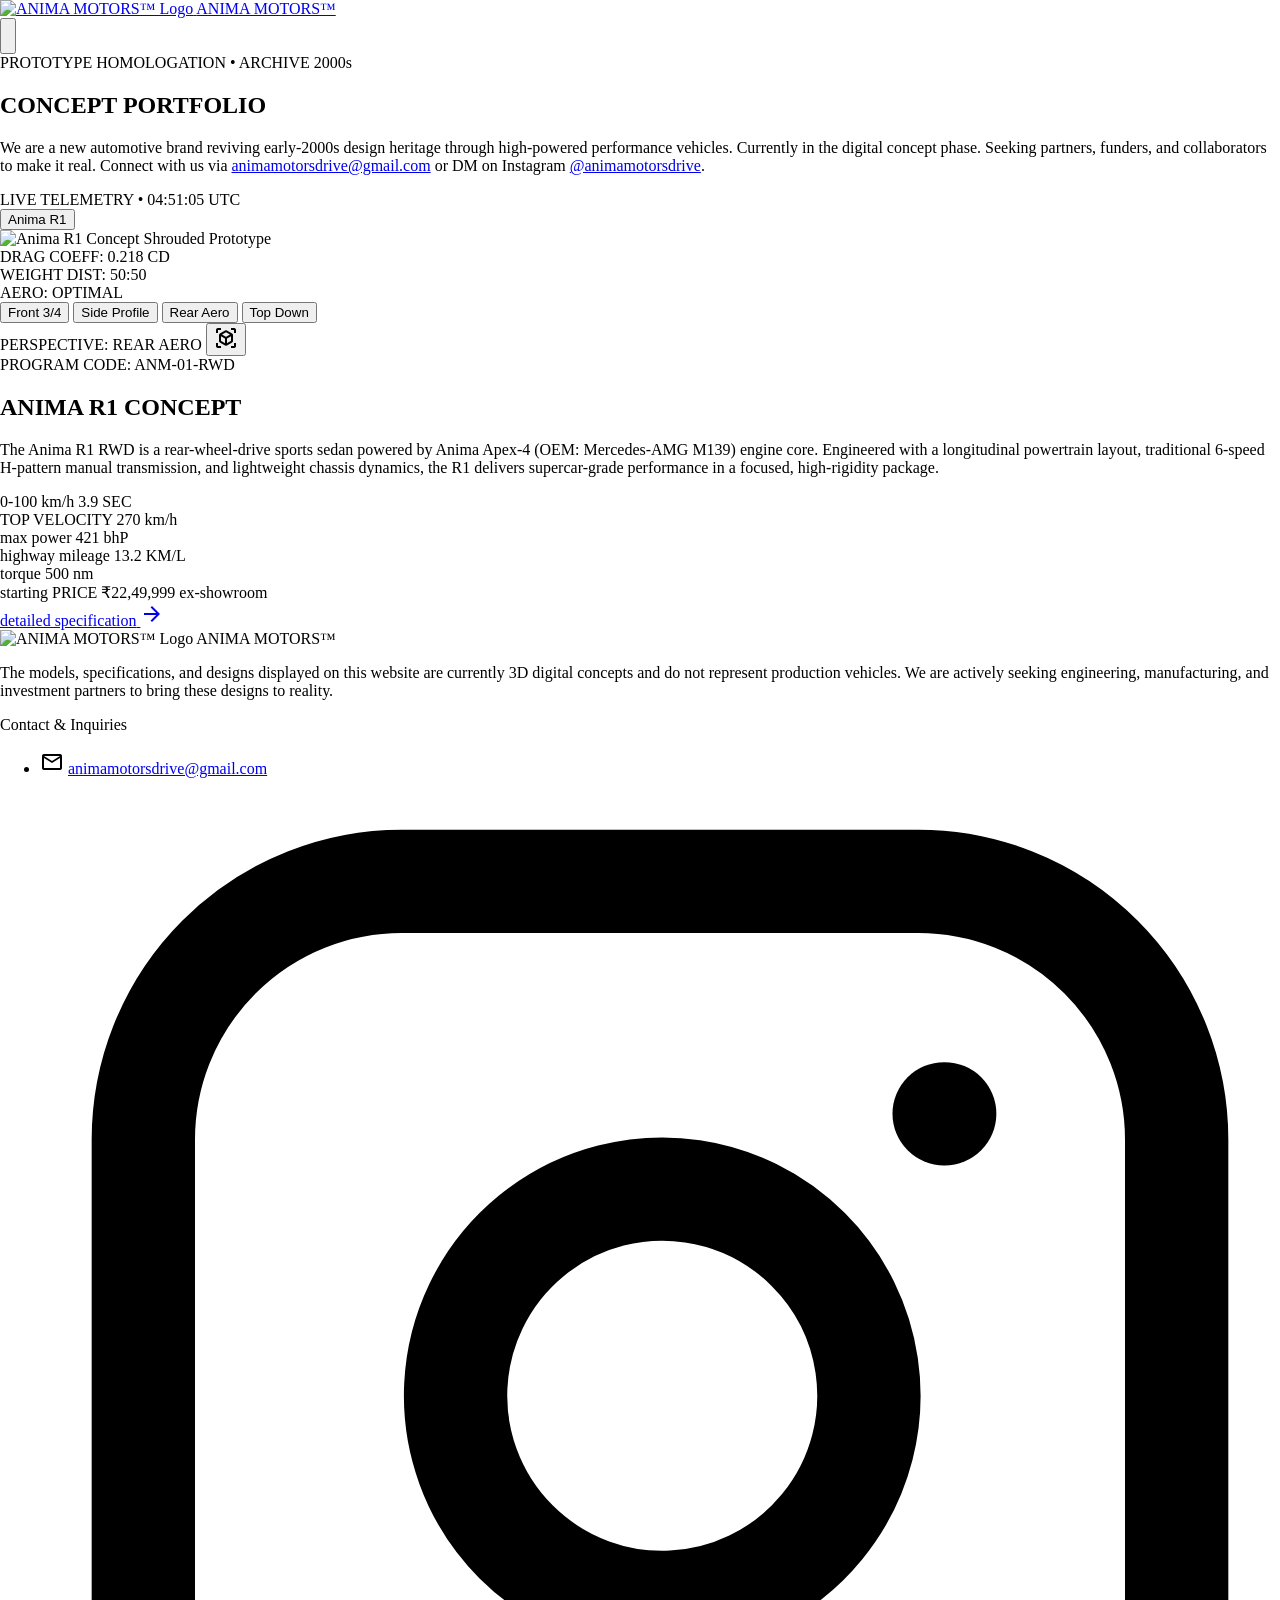
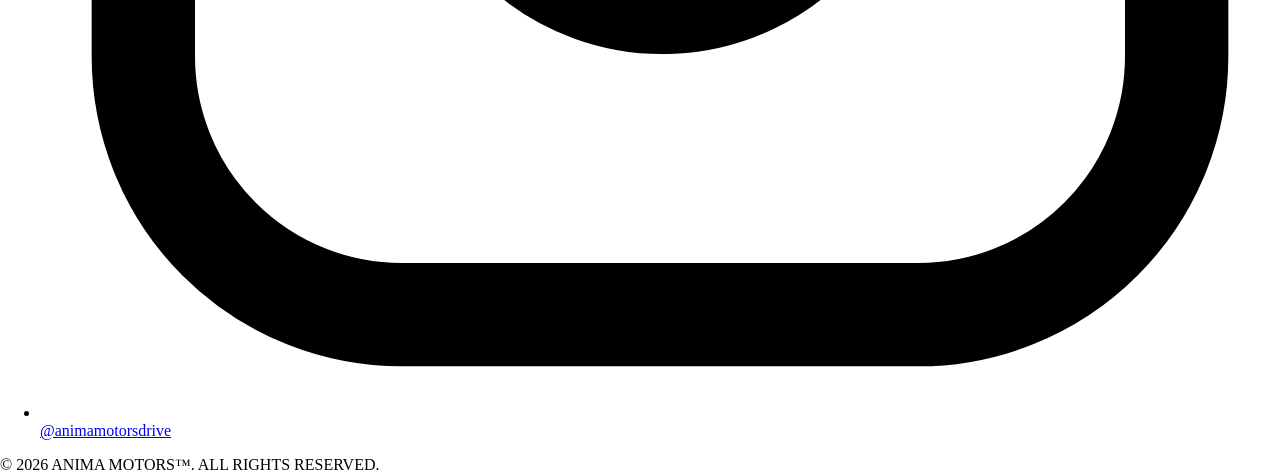
==== commit 9f34d3a1: "Update index.html" ====
--- a/index.html
+++ b/index.html
@@ -1,15 +1,13 @@
-<!DOCTYPE html>
-
-<html class="light" lang="en"><head>
-<meta charset="utf-8"/>
-<meta content="width=device-width, initial-scale=1.0" name="viewport"/>
+<!DOCTYPE html><html class="light" lang="en" style=""><head>
+<meta charset="utf-8">
+<meta content="width=device-width, initial-scale=1.0" name="viewport">
 <title>ANIMA MOTORS™ — Concept Portfolio</title>
 <!-- Google Fonts: Space Grotesk & Inter & JetBrains Mono -->
-<link href="https://fonts.googleapis.com" rel="preconnect"/>
-<link crossorigin="" href="https://fonts.gstatic.com" rel="preconnect"/>
-<link href="https://fonts.googleapis.com/css2?family=Space+Grotesk:wght@400;500;600;700&amp;family=Inter:wght@400;500;600&amp;family=JetBrains+Mono:wght@400;500;600&amp;display=swap" rel="stylesheet"/>
+<link href="https://fonts.googleapis.com" rel="preconnect">
+<link crossorigin="" href="https://fonts.gstatic.com" rel="preconnect">
+<link href="https://fonts.googleapis.com/css2?family=Space+Grotesk:wght@400;500;600;700&amp;family=Inter:wght@400;500;600&amp;family=JetBrains+Mono:wght@400;500;600&amp;display=swap" rel="stylesheet">
 <!-- Material Symbols Outlined standard vector icon font -->
-<link href="https://fonts.googleapis.com/css2?family=Material+Symbols+Outlined:opsz,wght,FILL,GRAD@24,400,0,0" rel="stylesheet"/>
+<link href="https://fonts.googleapis.com/css2?family=Material+Symbols+Outlined:opsz,wght,FILL,GRAD@24,400,0,0" rel="stylesheet">
 <style>
     @layer base {
       html, body {
@@ -186,13 +184,13 @@
     };
   </script>
 </head>
-<body class="bg-white dark:bg-[#0a0a0a] font-body-md text-on-surface dark:text-white antialiased transition-colors duration-300">
+<body class="bg-white dark:bg-[#0a0a0a] font-body-md text-on-surface dark:text-white antialiased transition-colors duration-300 min-h-screen flex flex-col items-center w-full">
 <!-- FIXED CLEAN TOP NAVIGATION BAR -->
 <header class="fixed top-0 left-0 right-0 w-full z-50 bg-white/90 dark:bg-[#0a0a0a]/90 backdrop-blur-md border-b border-border-subtle dark:border-white/10 transition-all duration-300" id="main-nav">
 <div class="max-w-7xl mx-auto px-4 sm:px-6 lg:px-8 flex items-center justify-between h-20">
 <div class="flex items-center gap-space-xl">
 <a class="group flex items-center gap-3" href="#">
-<img alt="ANIMA MOTORS™ Logo" class="h-7 w-7 inline-block rounded-full object-contain bg-black border border-neutral-800 dark:border-neutral-700 transition-transform duration-300 group-hover:scale-105" src="https://lh3.googleusercontent.com/aida-public/[base64]"/>
+<img alt="ANIMA MOTORS™ Logo" class="h-7 w-7 inline-block rounded-full object-contain bg-black border border-neutral-800 dark:border-neutral-700 transition-transform duration-300 group-hover:scale-105" src="https://lh3.googleusercontent.com/aida-public/[base64]">
 <span class="font-headline-sm text-headline-sm uppercase tracking-wider text-on-surface dark:text-white transition-opacity group-hover:opacity-80">ANIMA MOTORS™</span>
 </a>
 </div>
@@ -201,18 +199,16 @@
 <button aria-label="Toggle theme mode" class="relative flex items-center justify-between w-[68px] h-[34px] p-[3px] rounded-full border border-neutral-800 dark:border-white/20 bg-neutral-100 dark:bg-[#18181b] cursor-pointer shadow-sm hover:shadow transition-all duration-300 focus:outline-none" id="theme-toggle" onclick="toggleTheme()" type="button">
 <div class="absolute left-[3px] top-[3px] w-[26px] h-[26px] rounded-full bg-black dark:bg-white flex items-center justify-center shadow-md transition-transform duration-300 ease-out dark:translate-x-[34px]" id="theme-toggle-knob"></div>
 <div class="w-[26px] h-[26px] flex items-center justify-center opacity-0 dark:opacity-100 transition-opacity duration-300 pointer-events-none z-10">
-<svg class="w-3.5 h-3.5 text-neutral-800 dark:text-black fill-none stroke-current stroke-[2]" viewbox="0 0 24 24"><path d="M21 12.79A9 9 0 1 1 11.21 3 7 7 0 0 0 21 12.79z" stroke-linecap="round" stroke-linejoin="round"></path></svg>
-</div>
-<div class="w-[26px] h-[26px] flex items-center justify-center text-white dark:opacity-0 transition-opacity duration-300 pointer-events-none z-10">
-<svg class="w-3.5 h-3.5 fill-none stroke-current stroke-[2]" viewbox="0 0 24 24"><circle cx="12" cy="12" r="4"></circle><line stroke-linecap="round" x1="12" x2="12" y1="2" y2="4"></line><line stroke-linecap="round" x1="12" x2="12" y1="20" y2="22"></line><line stroke-linecap="round" x1="4.22" x2="5.64" y1="4.22" y2="5.64"></line><line stroke-linecap="round" x1="18.36" x2="19.78" y1="18.36" y2="19.78"></line><line stroke-linecap="round" x1="1" x2="3" y1="12" y2="12"></line><line stroke-linecap="round" x1="21" x2="23" y1="12" y2="12"></line><line stroke-linecap="round" x1="4.22" x2="5.64" y1="19.78" y2="18.36"></line><line stroke-linecap="round" x1="18.36" x2="19.78" y1="5.64" y2="4.22"></line></svg>
-</div>
+<svg class="w-3.5 h-3.5 text-white fill-none stroke-current stroke-[2]" viewBox="0 0 24 24"><path d="M21 12.79A9 9 0 1 1 11.21 3 7 7 0 0 0 21 12.79z" stroke-linecap="round" stroke-linejoin="round"></path></svg>
+</div>
+<div class="w-[26px] h-[26px] flex items-center justify-center text-black dark:opacity-0 transition-opacity duration-300 pointer-events-none z-10"><svg class="w-3.5 h-3.5 text-black fill-none stroke-current stroke-[2]" viewBox="0 0 24 24"><circle cx="12" cy="12" r="4"></circle><line stroke-linecap="round" x1="12" x2="12" y1="2" y2="4"></line><line stroke-linecap="round" x1="12" x2="12" y1="20" y2="22"></line><line stroke-linecap="round" x1="4.22" x2="5.64" y1="4.22" y2="5.64"></line><line stroke-linecap="round" x1="18.36" x2="19.78" y1="18.36" y2="19.78"></line><line stroke-linecap="round" x1="1" x2="3" y1="12" y2="12"></line><line stroke-linecap="round" x1="21" x2="23" y1="12" y2="12"></line><line stroke-linecap="round" x1="4.22" x2="5.64" y1="19.78" y2="18.36"></line><line stroke-linecap="round" x1="18.36" x2="19.78" y1="5.64" y2="4.22"></line></svg></div>
 </button>
 </div>
 </div>
 </header>
 <!-- MAIN CONTAINER WITH PROPER TOP CLEARANCE TO PREVENT OVERLAP -->
-<main class="w-full bg-white dark:bg-[#0a0a0a] pt-28 pb-16 transition-colors duration-300">
-<div class="flex flex-col w-full">
+<main class="w-full bg-white dark:bg-[#0a0a0a] pt-28 pb-16 transition-colors duration-300 flex-1">
+<div class="flex flex-col w-full mx-auto">
 <!-- SECTION 1: HEADER & TELEMETRY FILTER BAR -->
 <section class="w-full px-4 sm:px-6 lg:px-8 py-8 lg:py-12 bg-white dark:bg-[#0a0a0a] border-b border-border-subtle dark:border-white/10 transition-colors duration-300">
 <div class="max-w-7xl mx-auto flex flex-col gap-6">
@@ -220,7 +216,7 @@
 <div class="space-y-2 max-w-2xl">
 <div class="inline-flex items-center gap-2 px-2.5 py-1 bg-neutral-100 dark:bg-neutral-900 border border-neutral-200 dark:border-neutral-800 text-[11px] font-mono text-neutral-600 dark:text-neutral-400 uppercase tracking-widest mb-1">
 <span class="w-1.5 h-1.5 rounded-full bg-neutral-900 dark:bg-white animate-ping"></span>
-<span>PROTOTYPE HOMOLOGATION • ARCHIVE 2000s</span>
+<span class="">PROTOTYPE HOMOLOGATION • ARCHIVE 2000s</span>
 </div>
 <h1 class="font-headline-xl text-3xl sm:text-4xl md:text-5xl lg:text-headline-xl uppercase text-on-surface dark:text-white tracking-tight">CONCEPT PORTFOLIO</h1>
 <p class="font-body-md text-body-md text-on-surface-variant dark:text-neutral-400 leading-relaxed pt-1">
@@ -230,14 +226,14 @@
 <div class="flex flex-col sm:flex-row items-start sm:items-center gap-2 font-label-md text-label-md uppercase">
 <div class="flex items-center gap-2 px-4 py-2 bg-surface-container dark:bg-[#18181b] border border-border-subtle dark:border-white/10 text-on-surface-variant dark:text-neutral-400 font-mono text-xs">
 <span class="w-2 h-2 rounded-full bg-neutral-900 dark:bg-white inline-block animate-pulse"></span>
-<span id="telemetry-clock">LIVE TELEMETRY • 17:06:40 UTC</span>
+<span id="telemetry-clock" class="">LIVE TELEMETRY • 17:06:40 UTC</span>
 </div>
 </div>
 </div>
 <!-- Interactive Prototype Filter Bar -->
 <div class="relative flex flex-wrap items-center gap-2 pt-2" id="filter-bar">
-<button class="filter-btn px-4 py-2 font-label-md text-label-md uppercase tracking-wider transition-all duration-200 border shadow-sm bg-neutral-900 text-white dark:bg-white dark:text-black border-neutral-900 dark:border-white" data-id="all" onclick="selectPrototype('all', this)">All Prototypes</button>
-<button class="filter-btn px-4 py-2 font-label-md text-label-md uppercase tracking-wider transition-all duration-200 border border-border-subtle dark:border-white/10 text-on-surface-variant dark:text-neutral-400 hover:text-on-surface dark:hover:text-white hover:bg-neutral-100 dark:hover:bg-[#18181b]" data-id="r1" onclick="selectPrototype('r1', this)">Anima R1</button>
+<button class="filter-btn px-4 py-2 font-label-md text-label-md uppercase tracking-wider transition-all duration-200 border bg-neutral-900 text-white dark:bg-white dark:text-black border-neutral-900 dark:border-white shadow-sm" data-id="all" onclick="selectPrototype('all', this)">Anima R1</button>
+
 </div>
 </div>
 </section>
@@ -249,7 +245,7 @@
 <div class="lg:col-span-7 relative flex flex-col justify-between min-h-[440px] lg:min-h-[520px] bg-black overflow-hidden border border-border-subtle dark:border-white/10 group select-none" id="car-image-container">
 <!-- Visual Viewport Canvas / Shrouded Concept Image -->
 <div class="absolute inset-0 bg-black flex items-center justify-center overflow-hidden">
-<img alt="Anima R1 Concept Shrouded Prototype" class="w-full h-full object-cover object-center transition-all duration-700 ease-out group-hover:scale-105" id="hero-car-image" src="https://lh3.googleusercontent.com/aida/[base64]" style="filter: contrast(1.1) brightness(1.02); transform: scale(1) translate(0px, 0px);"/>
+<img alt="Anima R1 Concept Shrouded Prototype" class="w-full h-full object-cover object-center transition-all duration-700 ease-out group-hover:scale-105" id="hero-car-image" src="https://lh3.googleusercontent.com/aida/[base64]" style="filter: contrast(1.12) brightness(1); transform: scale(1) translate(0px, 0px);">
 </div>
 <!-- Aero Streamlines Overlay Animation -->
 <div class="aero-line top-1/4 left-0 w-3/4" style="animation-delay: 0s;"></div>
@@ -262,14 +258,14 @@
 <div class="relative z-10 p-4 flex flex-wrap items-center justify-between gap-2 pointer-events-none">
 <div class="flex items-center gap-2 bg-black/85 backdrop-blur-md px-3 py-1.5 border border-white/20 text-[11px] font-mono uppercase tracking-wider text-white">
 <span class="w-2 h-2 rounded-full bg-emerald-400 animate-pulse"></span>
-<span id="badge-drag">DRAG COEFF: 0.218 CD</span>
+<span id="badge-drag" class="">DRAG COEFF: 0.218 CD</span>
 </div>
 <div class="flex items-center gap-2">
 <div class="bg-black/85 backdrop-blur-md px-3 py-1.5 border border-white/20 text-[11px] font-mono uppercase tracking-wider text-neutral-300">
-<span id="badge-weight">WEIGHT DIST: 50:50</span>
+<span id="badge-weight" class="">WEIGHT DIST: 50:50</span>
 </div>
 <div class="bg-black/85 backdrop-blur-md px-3 py-1.5 border border-white/20 text-[11px] font-mono uppercase tracking-wider text-neutral-300">
-<span id="badge-aero">AERO: OPTIMAL</span>
+<span id="badge-aero" class="">AERO: OPTIMAL</span>
 </div>
 </div>
 </div>
@@ -277,14 +273,14 @@
 <div class="relative z-10 p-4 flex flex-col sm:flex-row sm:items-center justify-between gap-3 bg-gradient-to-t from-black via-black/80 to-transparent pt-8">
 <!-- Angle Selector Chips -->
 <div class="flex items-center gap-1.5 bg-black/90 backdrop-blur-md p-1 border border-white/20">
-<button class="angle-btn px-2.5 py-1 text-[11px] font-mono uppercase tracking-wider transition-all duration-200 bg-white text-black font-semibold" data-angle="front" onclick="switchAngle('front', this)">Front 3/4</button>
-<button class="angle-btn px-2.5 py-1 text-[11px] font-mono uppercase tracking-wider text-neutral-400 hover:text-white transition-all duration-200" data-angle="side" onclick="switchAngle('side', this)">Side Profile</button>
-<button class="angle-btn px-2.5 py-1 text-[11px] font-mono uppercase tracking-wider text-neutral-400 hover:text-white transition-all duration-200" data-angle="rear" onclick="switchAngle('rear', this)">Rear Aero</button>
-<button class="angle-btn px-2.5 py-1 text-[11px] font-mono uppercase tracking-wider text-neutral-400 hover:text-white transition-all duration-200" data-angle="top" onclick="switchAngle('top', this)">Top Down</button>
+<button class="angle-btn px-2.5 py-1 text-[11px] font-mono uppercase tracking-wider transition-all duration-200 text-neutral-400" data-angle="front" onclick="switchAngle('front', this)">Front 3/4</button>
+<button class="angle-btn px-2.5 py-1 text-[11px] font-mono uppercase tracking-wider hover:text-white transition-all duration-200 text-neutral-400" data-angle="side" onclick="switchAngle('side', this)">Side Profile</button>
+<button class="angle-btn px-2.5 py-1 text-[11px] font-mono uppercase tracking-wider hover:text-white transition-all duration-200 bg-white text-black font-semibold" data-angle="rear" onclick="switchAngle('rear', this)">Rear Aero</button>
+<button class="angle-btn px-2.5 py-1 text-[11px] font-mono uppercase tracking-wider hover:text-white transition-all duration-200 text-neutral-400" data-angle="top" onclick="switchAngle('top', this)">Top Down</button>
 </div>
 <!-- Angle indicator and Fullscreen Preview button -->
 <div class="flex items-center gap-2 text-white/80 font-mono text-[11px] uppercase tracking-wider">
-<span class="hidden sm:inline text-[10px] text-neutral-400" id="scrub-label">PERSPECTIVE: FRONT 3/4</span>
+<span class="hidden sm:inline text-[10px] text-neutral-400" id="scrub-label">PERSPECTIVE: REAR AERO</span>
 <button class="p-1.5 bg-black/80 hover:bg-neutral-800 text-white border border-white/20 transition-colors flex items-center justify-center" onclick="toggleFullscreenViewer()" title="Full-screen preview">
 <span class="material-symbols-outlined text-base">view_in_ar</span>
 </button>
@@ -292,13 +288,11 @@
 </div>
 </div>
 <!-- Technical Telemetry & Specifications Details Pane -->
-<div class="lg:col-span-5 flex flex-col justify-between space-y-6 fade-content" id="details-pane">
+<div class="lg:col-span-5 flex flex-col justify-between space-y-6 fade-content fade-in" id="details-pane">
 <div class="space-y-3">
 <div class="text-[11px] font-mono text-neutral-500 dark:text-neutral-400 uppercase tracking-widest" id="proto-code">PROGRAM CODE: ANM-01-RWD</div>
 <h2 class="font-headline-lg text-2xl sm:text-3xl lg:text-headline-lg uppercase text-on-surface dark:text-white leading-none tracking-tight" id="proto-title">ANIMA R1 CONCEPT</h2>
-<p class="font-body-sm text-body-sm text-on-surface-variant dark:text-neutral-400 pt-1 leading-relaxed" id="proto-desc">
-                  The Anima R1 RWD is a rear-wheel-drive sports sedan powered by Anima Apex-4 (OEM: Mercedes-AMG M139) engine core. Engineered with a longitudinal powertrain layout, traditional 6-speed H-pattern manual transmission, and lightweight chassis dynamics, the R1 delivers supercar-grade performance in a focused, high-rigidity package.
-                </p>
+<p class="font-body-sm text-body-sm text-on-surface-variant dark:text-neutral-400 pt-1 leading-relaxed" id="proto-desc">The Anima R1 RWD is a rear-wheel-drive sports sedan powered by Anima Apex-4 (OEM: Mercedes-AMG M139) engine core. Engineered with a longitudinal powertrain layout, traditional 6-speed H-pattern manual transmission, and lightweight chassis dynamics, the R1 delivers supercar-grade performance in a focused, high-rigidity package.</p>
 </div>
 <!-- Key Metrics Grid with Live Count-Up and Border Glow -->
 <div class="grid grid-cols-2 sm:grid-cols-3 gap-2 pt-2">
@@ -331,7 +325,7 @@
 <!-- CTA Button with Material Symbol -->
 <div class="flex flex-col sm:flex-row items-stretch gap-3 pt-3">
 <a class="group btn-sheen flex-1 inline-flex items-center justify-center gap-2 px-6 py-3.5 font-label-md text-label-md uppercase tracking-wider bg-black dark:bg-white text-white dark:text-black hover:opacity-95 active:scale-[0.98] transition-all shadow-sm" href="mailto:animamotorsdrive@gmail.com?subject=Anima%20R1%20Detailed%20Specification%20Inquiry">
-<span>detailed specification</span>
+<span class="">detailed specification</span>
 <span class="material-symbols-outlined text-lg transition-transform duration-200 group-hover:translate-x-1">arrow_forward</span>
 </a>
 </div>
@@ -348,7 +342,7 @@
 <div class="lg:col-span-3 flex flex-col justify-between pr-4 sm:pr-8">
 <div class="space-y-4">
 <div class="flex items-center gap-3">
-<img alt="ANIMA MOTORS™ Logo" class="h-7 w-7 inline-block rounded-full object-contain bg-black border border-neutral-800 dark:border-neutral-700" src="https://lh3.googleusercontent.com/aida-public/[base64]"/>
+<img alt="ANIMA MOTORS™ Logo" class="h-7 w-7 inline-block rounded-full object-contain bg-black border border-neutral-800 dark:border-neutral-700" src="https://lh3.googleusercontent.com/aida-public/[base64]">
 <span class="font-headline-md text-xl md:text-headline-md uppercase tracking-wider text-on-surface dark:text-white">ANIMA MOTORS™</span>
 </div>
 <p class="font-body-sm text-neutral-500 dark:text-neutral-400 max-w-lg leading-relaxed">
@@ -364,7 +358,7 @@
 <a class="font-mono text-xs text-neutral-600 dark:text-neutral-300 hover:text-black dark:hover:text-white transition-colors underline" href="mailto:animamotorsdrive@gmail.com">animamotorsdrive@gmail.com</a>
 </li>
 <li class="flex items-center gap-2">
-<svg aria-hidden="true" class="w-4 h-4 text-neutral-500 dark:text-neutral-400" fill="none" stroke="currentColor" stroke-linecap="round" stroke-linejoin="round" stroke-width="2" viewbox="0 0 24 24"><rect height="20" rx="5" ry="5" width="20" x="2" y="2"></rect><path d="M16 11.37A4 4 0 1 1 12.63 8 4 4 0 0 1 16 11.37z"></path><line x1="17.5" x2="17.51" y1="6.5" y2="6.5"></line></svg>
+<svg aria-hidden="true" class="w-4 h-4 text-neutral-500 dark:text-neutral-400" fill="none" stroke="currentColor" stroke-linecap="round" stroke-linejoin="round" stroke-width="2" viewBox="0 0 24 24"><rect height="20" rx="5" ry="5" width="20" x="2" y="2"></rect><path d="M16 11.37A4 4 0 1 1 12.63 8 4 4 0 0 1 16 11.37z"></path><line x1="17.5" x2="17.51" y1="6.5" y2="6.5"></line></svg>
 <a class="font-mono text-xs text-neutral-600 dark:text-neutral-300 hover:text-black dark:hover:text-white transition-colors underline" href="https://instagram.com/animamotorsdrive" rel="noopener noreferrer" target="_blank">@animamotorsdrive</a>
 </li>
 </ul>
@@ -582,4 +576,6 @@
       }, 1000);
     });
   </script>
+
+
 </body></html>
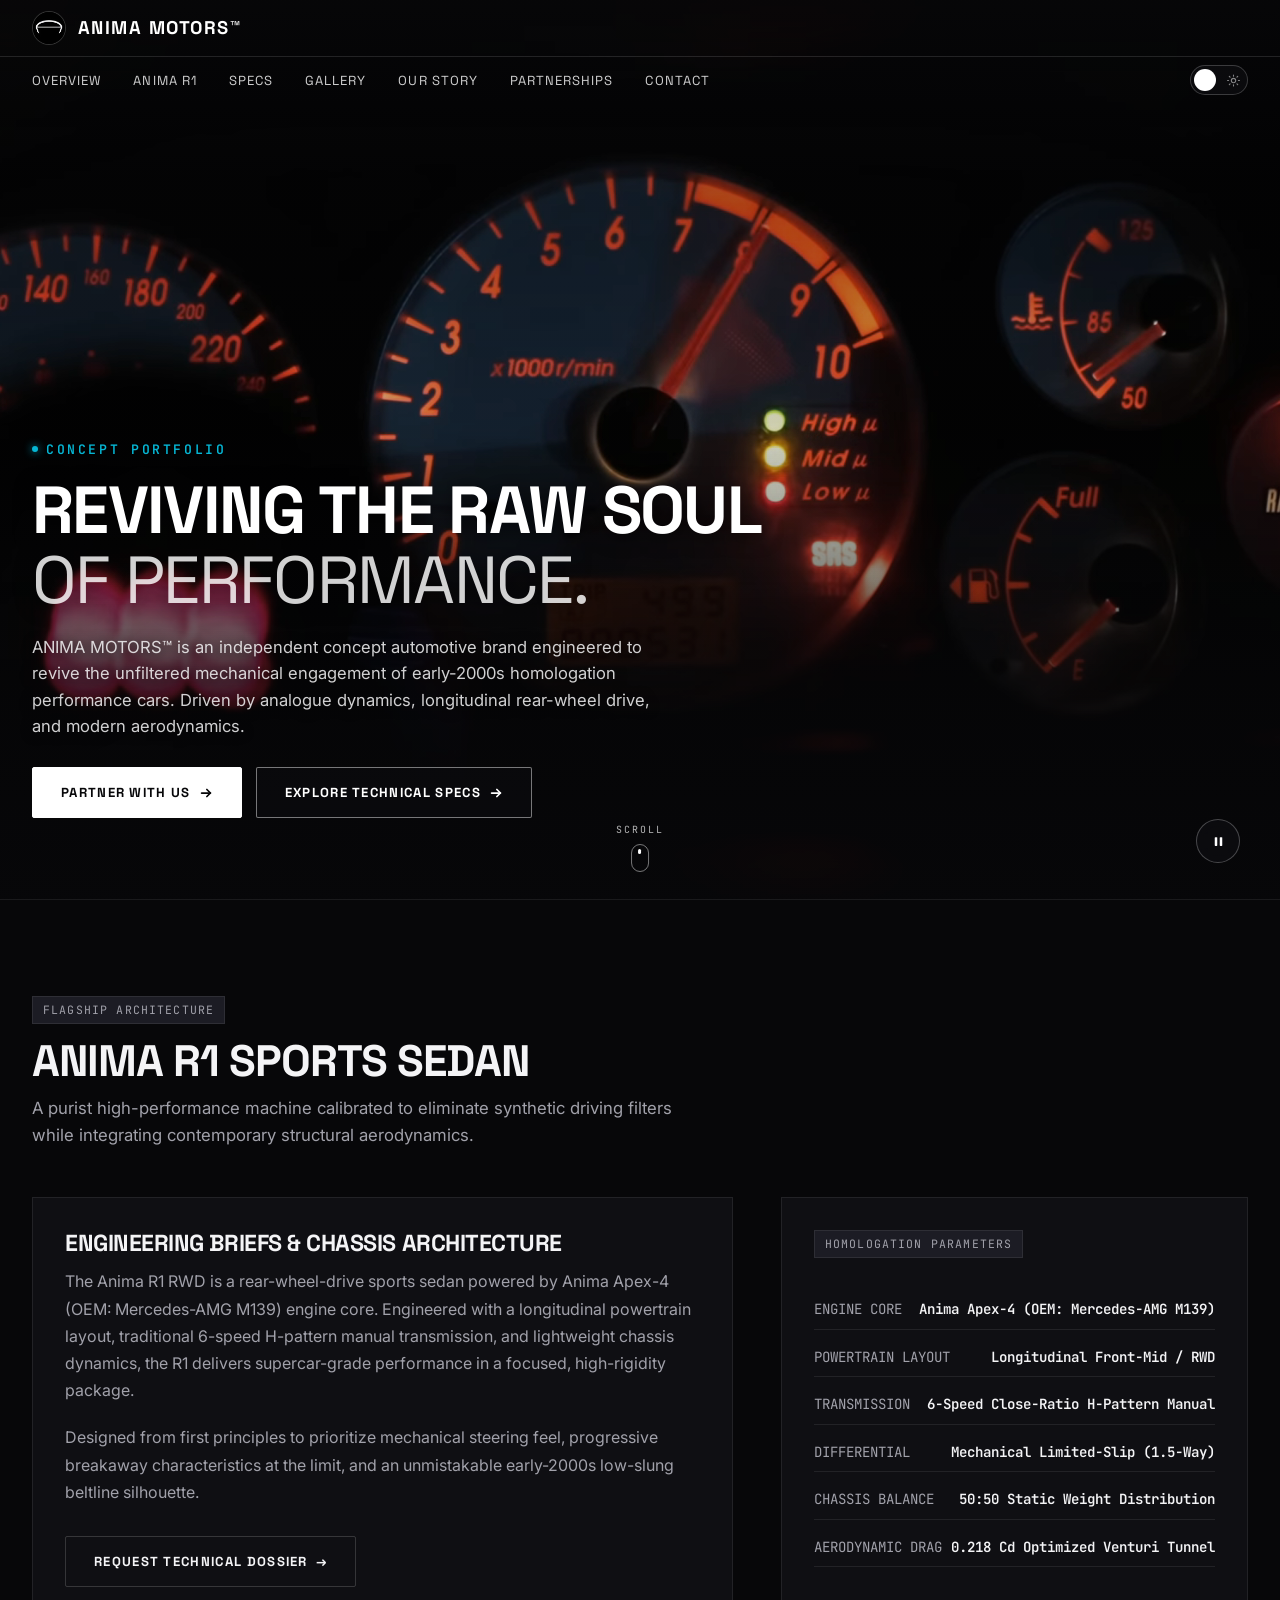
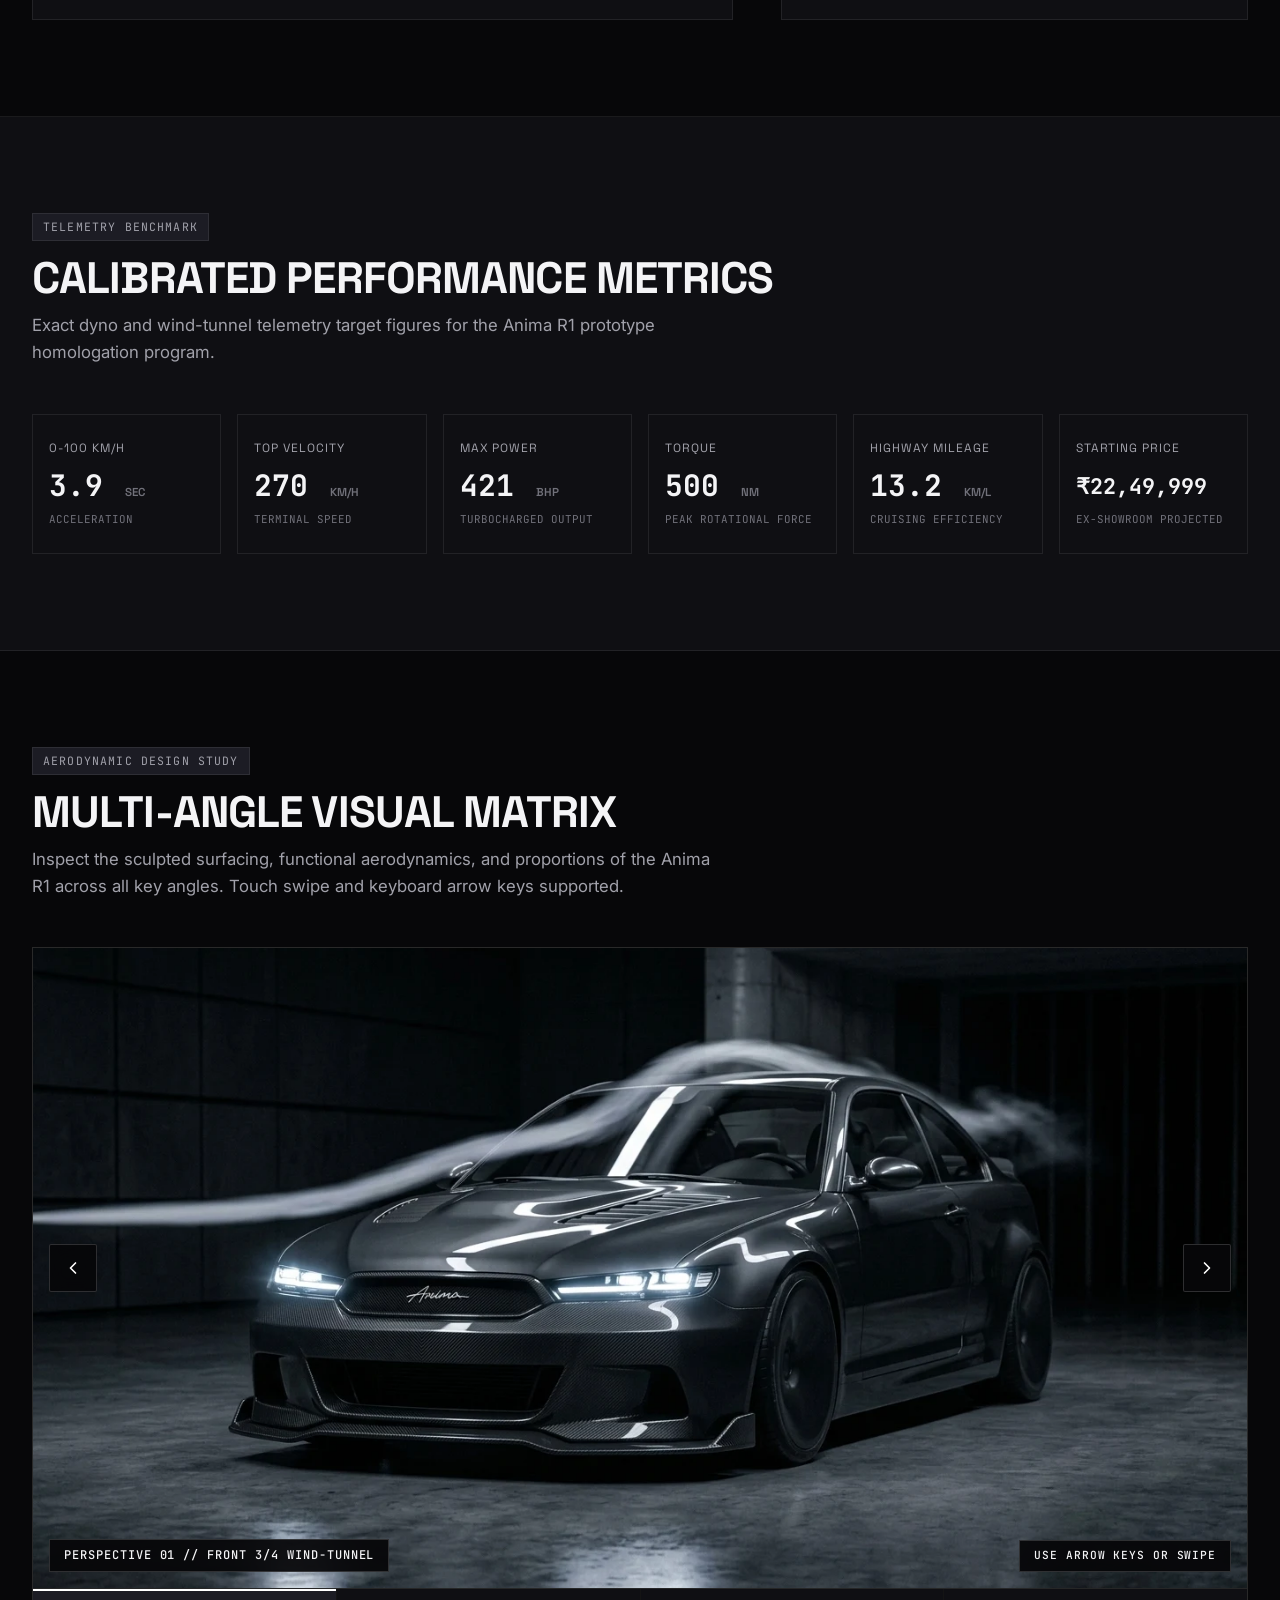
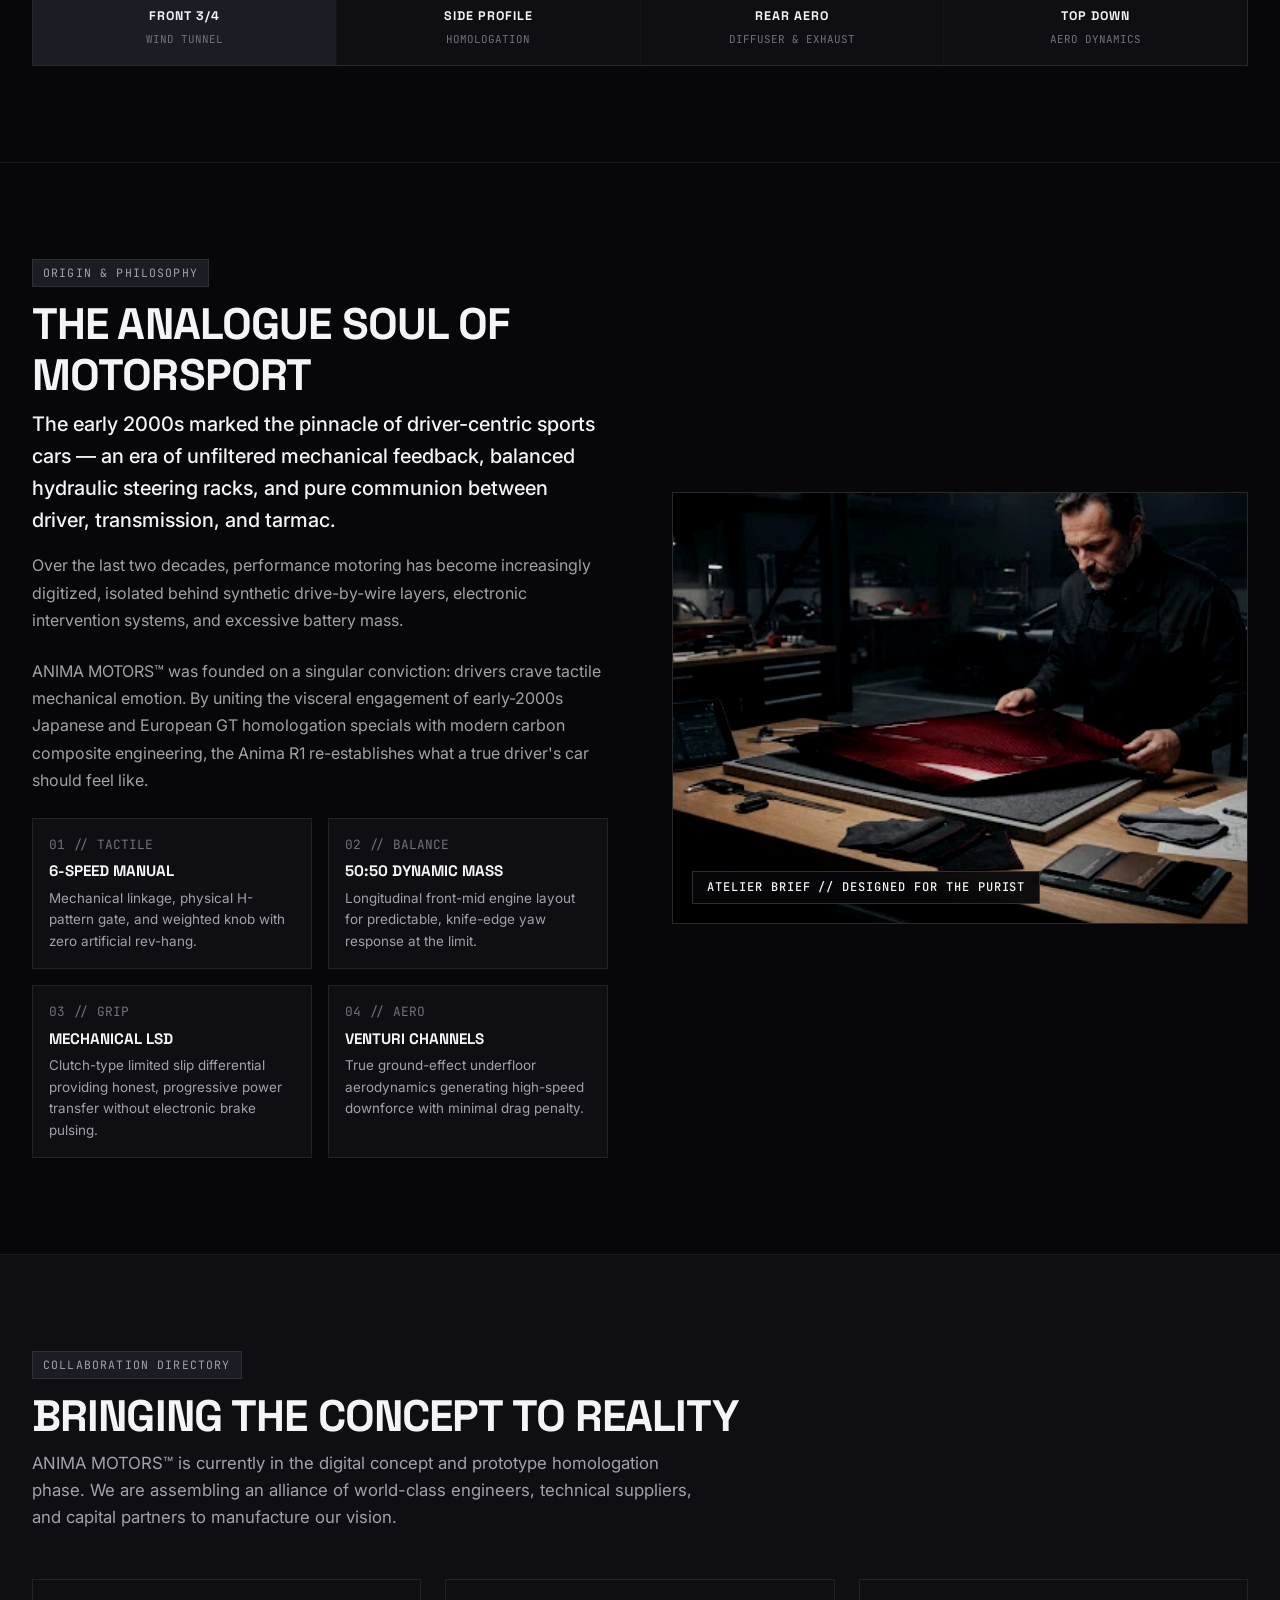
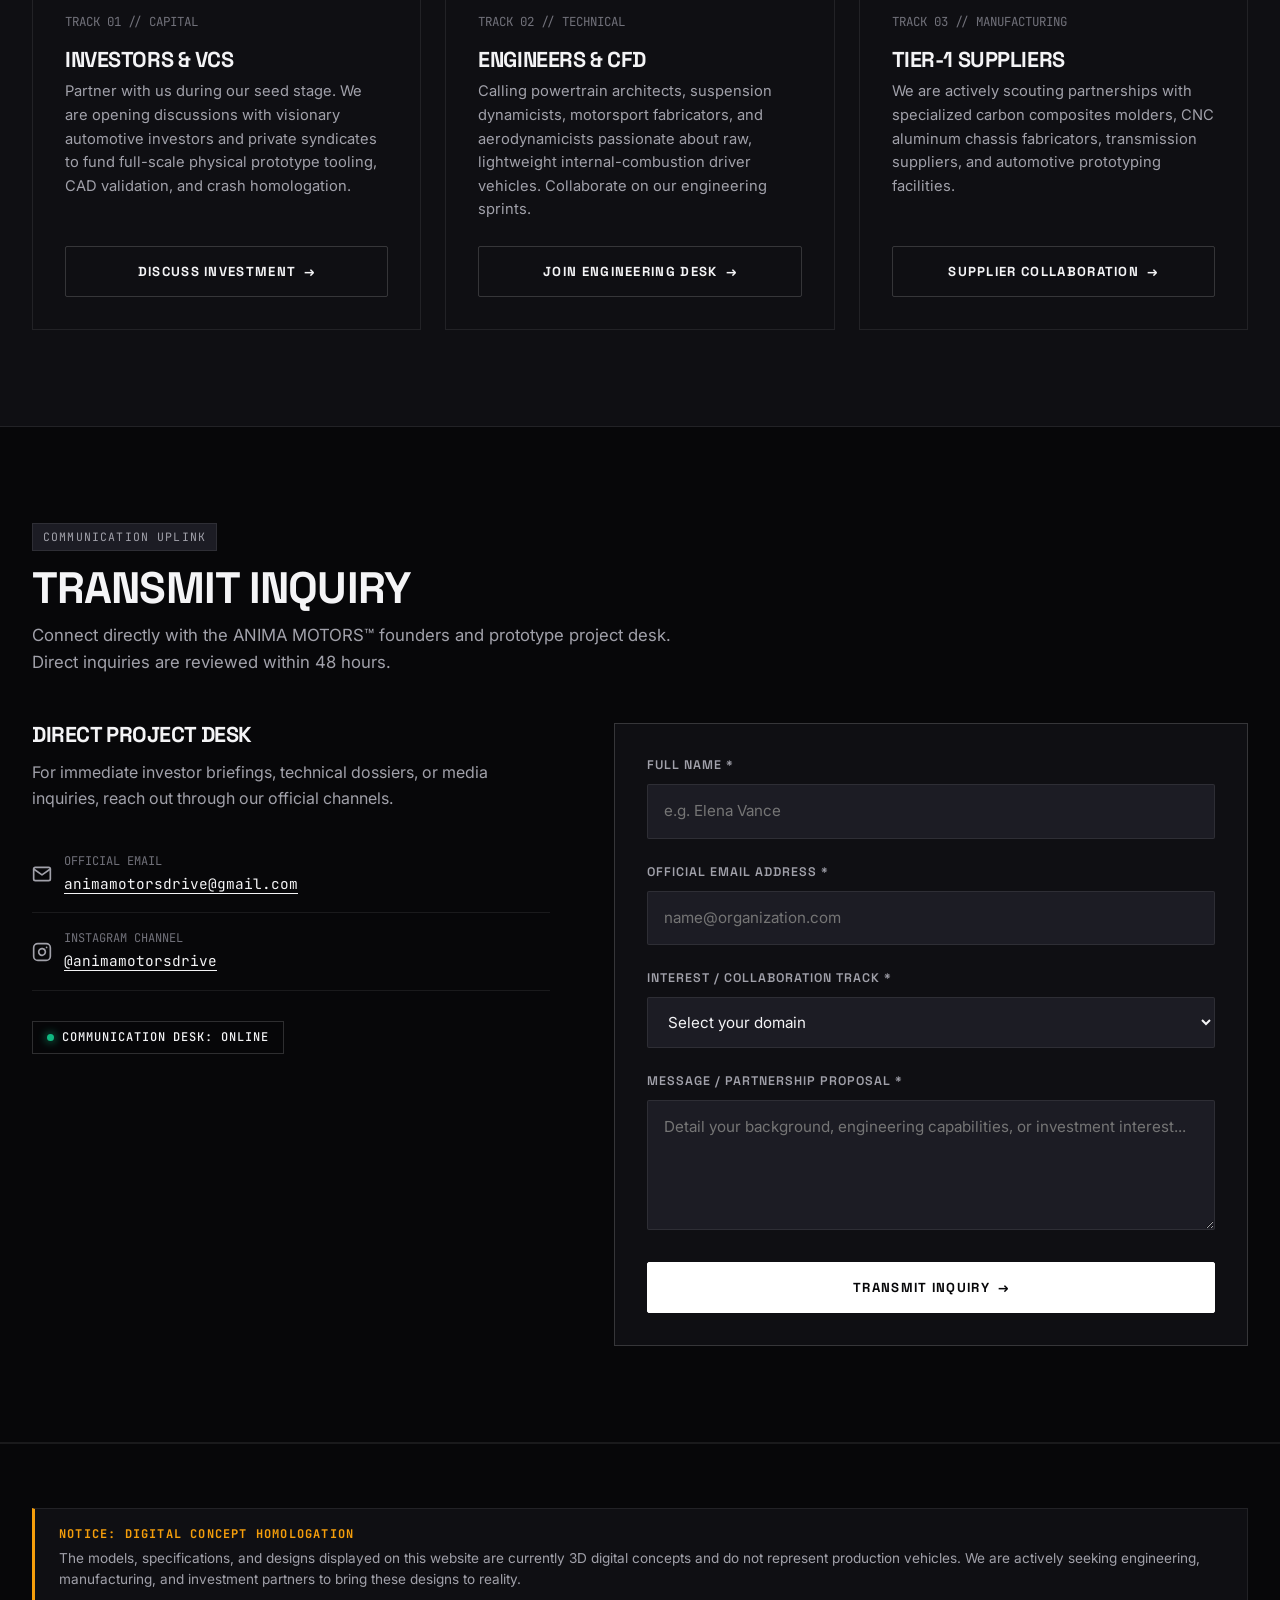
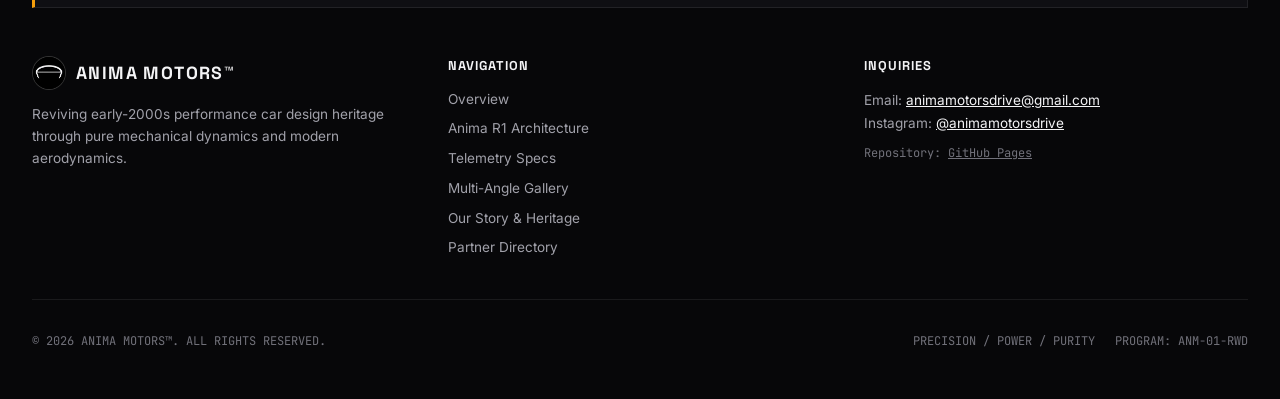
==== commit a2d2a040: "Add files via upload" ====
--- a/index.html
+++ b/index.html
@@ -1,581 +1,801 @@
-<!DOCTYPE html><html class="light" lang="en" style=""><head>
-<meta charset="utf-8">
-<meta content="width=device-width, initial-scale=1.0" name="viewport">
-<title>ANIMA MOTORS™ — Concept Portfolio</title>
-<!-- Google Fonts: Space Grotesk & Inter & JetBrains Mono -->
-<link href="https://fonts.googleapis.com" rel="preconnect">
-<link crossorigin="" href="https://fonts.gstatic.com" rel="preconnect">
-<link href="https://fonts.googleapis.com/css2?family=Space+Grotesk:wght@400;500;600;700&amp;family=Inter:wght@400;500;600&amp;family=JetBrains+Mono:wght@400;500;600&amp;display=swap" rel="stylesheet">
-<!-- Material Symbols Outlined standard vector icon font -->
-<link href="https://fonts.googleapis.com/css2?family=Material+Symbols+Outlined:opsz,wght,FILL,GRAD@24,400,0,0" rel="stylesheet">
-<style>
-    @layer base {
-      html, body {
-        margin: 0;
-        padding: 0;
-        min-height: 100vh;
-      }
-    }
-    ::-webkit-scrollbar {
-      display: none;
-    }
-    @media (prefers-reduced-motion: reduce) {
-      *, ::before, ::after {
-        animation-duration: 0.01ms !important;
-        animation-iteration-count: 1 !important;
-        transition-duration: 0.01ms !important;
-        scroll-behavior: auto !important;
-      }
-    }
-
-    /* Aerodynamic flow stream shimmer effect */
-    @keyframes aero-stream {
-      0% { transform: translateX(-100%) skewX(-20deg); opacity: 0; }
-      40% { opacity: 0.55; }
-      80% { opacity: 0.25; }
-      100% { transform: translateX(250%) skewX(-20deg); opacity: 0; }
-    }
-
-    .aero-line {
-      position: absolute;
-      height: 1.5px;
-      background: linear-gradient(90deg, transparent, rgba(255, 255, 255, 0.85), transparent);
-      animation: aero-stream 4.2s cubic-bezier(0.4, 0, 0.2, 1) infinite;
-      pointer-events: none;
-    }
-
-    /* Button sheen wave */
-    .btn-sheen {
-      position: relative;
-      overflow: hidden;
-    }
-    .btn-sheen::after {
-      content: '';
-      position: absolute;
-      top: -50%;
-      left: -60%;
-      width: 50%;
-      height: 200%;
-      background: linear-gradient(90deg, transparent, rgba(255, 255, 255, 0.25), transparent);
-      transform: rotate(25deg);
-      transition: none;
-    }
-    .btn-sheen:hover::after {
-      left: 120%;
-      transition: all 0.75s ease-out;
-    }
-
-    /* Prototype cross-fade container */
-    .fade-content {
-      transition: opacity 0.32s cubic-bezier(0.16, 1, 0.3, 1), transform 0.32s cubic-bezier(0.16, 1, 0.3, 1);
-    }
-    .fade-out {
-      opacity: 0;
-      transform: translateY(6px);
-    }
-    .fade-in {
-      opacity: 1;
-      transform: translateY(0);
-    }
-  </style>
-<script src="https://cdn.tailwindcss.com?plugins=forms,container-queries"></script>
-<script id="tailwind-config">
-    tailwind.config = {
-      darkMode: "class",
-      theme: {
-        extend: {
-          colors: {
-            "on-background": "#0a0a0a",
-            "surface-dark": "#0a0a0a",
-            "surface-elevated": "#ffffff",
-            "on-surface-variant": "#4b5563",
-            "on-tertiary-fixed-variant": "#374151",
-            "surface-container": "#f3f4f6",
-            "surface-container-low": "#f8f9fa",
-            "outline-variant": "#e5e7eb",
-            "secondary": "#4b5563",
-            "outline": "#d1d5db",
-            "tertiary-container": "#f3f4f6",
-            "on-tertiary-container": "#1f2937",
-            "primary-fixed": "#111827",
-            "on-primary-fixed-variant": "#374151",
-            "surface-variant": "#f3f4f6",
-            "on-secondary-fixed": "#111827",
-            "secondary-fixed-dim": "#e5e7eb",
-            "surface-dim": "#e5e7eb",
-            "error-container": "#fee2e2",
-            "on-surface": "#0a0a0a",
-            "on-primary": "#ffffff",
-            "surface-container-lowest": "#ffffff",
-            "background": "#ffffff",
-            "on-primary-container": "#1f2937",
-            "error": "#dc2626",
-            "secondary-fixed": "#f3f4f6",
-            "on-secondary-fixed-variant": "#374151",
-            "on-error-container": "#7f1d1d",
-            "inverse-on-surface": "#ffffff",
-            "inverse-surface": "#111827",
-            "primary-fixed-dim": "#374151",
-            "surface-bright": "#ffffff",
-            "accent-velocity": "#0a0a0a",
-            "on-primary-fixed": "#ffffff",
-            "inverse-primary": "#ffffff",
-            "surface-tint": "#0a0a0a",
-            "tertiary": "#374151",
-            "secondary-container": "#f3f4f6",
-            "surface": "#ffffff",
-            "on-error": "#ffffff",
-            "surface-container-high": "#e5e7eb",
-            "primary-container": "#ffffff",
-            "primary": "#0a0a0a",
-            "on-secondary-container": "#374151",
-            "on-tertiary": "#ffffff",
-            "border-subtle": "#e5e7eb",
-            "on-tertiary-fixed": "#111827",
-            "tertiary-fixed": "#f3f4f6",
-            "on-secondary": "#ffffff",
-            "surface-container-highest": "#e5e7eb",
-            "tertiary-fixed-dim": "#d1d5db"
-          },
-          borderRadius: {
-            "DEFAULT": "0.25rem",
-            "lg": "0.5rem",
-            "xl": "0.75rem",
-            "full": "9999px"
-          },
-          spacing: {
-            "space-lg": "32px",
-            "space-sm": "8px",
-            "space-xl": "64px",
-            "space-xs": "4px",
-            "margin": "32px",
-            "space-md": "16px",
-            "gutter": "24px"
-          },
-          fontFamily: {
-            "body-md": ["Inter", "sans-serif"],
-            "label-md": ["Space Grotesk", "sans-serif"],
-            "headline-md": ["Space Grotesk", "sans-serif"],
-            "body-lg": ["Inter", "sans-serif"],
-            "headline-sm": ["Space Grotesk", "sans-serif"],
-            "headline-xl": ["Space Grotesk", "sans-serif"],
-            "body-sm": ["Inter", "sans-serif"],
-            "label-lg": ["Space Grotesk", "sans-serif"],
-            "headline-lg": ["Space Grotesk", "sans-serif"],
-            "headline-lg-mobile": ["Space Grotesk", "sans-serif"],
-            "headline-xl-mobile": ["Space Grotesk", "sans-serif"],
-            "mono": ["JetBrains Mono", "monospace"]
-          },
-          fontSize: {
-            "body-md": ["16px", { "lineHeight": "24px", "fontWeight": "400" }],
-            "label-md": ["12px", { "lineHeight": "16px", "letterSpacing": "0.05em", "fontWeight": "600" }],
-            "headline-md": ["28px", { "lineHeight": "36px", "letterSpacing": "-0.01em", "fontWeight": "600" }],
-            "body-lg": ["18px", { "lineHeight": "28px", "fontWeight": "400" }],
-            "headline-sm": ["20px", { "lineHeight": "28px", "fontWeight": "600" }],
-            "headline-xl": ["56px", { "lineHeight": "64px", "letterSpacing": "-0.03em", "fontWeight": "700" }],
-            "body-sm": ["14px", { "lineHeight": "20px", "fontWeight": "400" }],
-            "label-lg": ["14px", { "lineHeight": "20px", "letterSpacing": "0.05em", "fontWeight": "600" }],
-            "headline-lg": ["40px", { "lineHeight": "48px", "letterSpacing": "-0.02em", "fontWeight": "700" }],
-            "headline-lg-mobile": ["28px", { "lineHeight": "34px", "letterSpacing": "-0.02em", "fontWeight": "700" }],
-            "headline-xl-mobile": ["36px", { "lineHeight": "42px", "letterSpacing": "-0.03em", "fontWeight": "700" }]
-          }
-        }
-      }
-    };
-  </script>
+<!DOCTYPE html>
+<html lang="en">
+<head>
+  <meta charset="utf-8">
+  <meta name="viewport" content="width=device-width, initial-scale=1.0">
+
+  <!-- ==========================================================================
+       PRIMARY SEO & META INFORMATION
+       ========================================================================== -->
+  <title>ANIMA MOTORS™ — Early-2000s Performance Car Design Heritage | Concept Homologation</title>
+  <meta name="description" content="ANIMA MOTORS™ is a concept automotive brand reviving early-2000s performance car design heritage through pure analogue dynamics, mechanical engagement, and modern aerodynamics. Digital concept homologation portfolio.">
+  <meta name="author" content="ANIMA MOTORS™">
+  <meta name="robots" content="index, follow">
+  <link rel="canonical" href="https://animamotors.github.io/">
+
+  <!-- Vector Favicon -->
+  <link rel="icon" type="image/svg+xml" href="favicon.svg">
+
+  <!-- Open Graph / Facebook Sharing -->
+  <meta property="og:type" content="website">
+  <meta property="og:url" content="https://animamotors.github.io/">
+  <meta property="og:title" content="ANIMA MOTORS™ — Concept Automotive Portfolio">
+  <meta property="og:description" content="Reviving early-2000s performance car design heritage through pure analogue dynamics and modern aerodynamics.">
+  <meta property="og:image" content="https://animamotors.github.io/images/anima-r1-hero.jpg">
+
+  <!-- Twitter Card -->
+  <meta name="twitter:card" content="summary_large_image">
+  <meta name="twitter:url" content="https://animamotors.github.io/">
+  <meta name="twitter:title" content="ANIMA MOTORS™ — Concept Automotive Portfolio">
+  <meta name="twitter:description" content="Reviving early-2000s performance car design heritage through pure analogue dynamics and modern aerodynamics.">
+  <meta name="twitter:image" content="https://animamotors.github.io/images/anima-r1-hero.jpg">
+
+  <!-- Google Fonts: Space Grotesk (Headings), Inter (Body), JetBrains Mono (Telemetry) -->
+  <link rel="preconnect" href="https://fonts.googleapis.com">
+  <link rel="preconnect" href="https://fonts.gstatic.com" crossorigin>
+  <link href="https://fonts.googleapis.com/css2?family=Inter:wght@400;500;600&family=JetBrains+Mono:wght@400;500;600&family=Space+Grotesk:wght@500;600;700&display=swap" rel="stylesheet">
+
+  <!-- Production Stylesheet (Vanilla CSS with Design Tokens & Zero Render-Blocking JS) -->
+  <link rel="stylesheet" href="css/style.css">
 </head>
-<body class="bg-white dark:bg-[#0a0a0a] font-body-md text-on-surface dark:text-white antialiased transition-colors duration-300 min-h-screen flex flex-col items-center w-full">
-<!-- FIXED CLEAN TOP NAVIGATION BAR -->
-<header class="fixed top-0 left-0 right-0 w-full z-50 bg-white/90 dark:bg-[#0a0a0a]/90 backdrop-blur-md border-b border-border-subtle dark:border-white/10 transition-all duration-300" id="main-nav">
-<div class="max-w-7xl mx-auto px-4 sm:px-6 lg:px-8 flex items-center justify-between h-20">
-<div class="flex items-center gap-space-xl">
-<a class="group flex items-center gap-3" href="#">
-<img alt="ANIMA MOTORS™ Logo" class="h-7 w-7 inline-block rounded-full object-contain bg-black border border-neutral-800 dark:border-neutral-700 transition-transform duration-300 group-hover:scale-105" src="https://lh3.googleusercontent.com/aida-public/[base64]">
-<span class="font-headline-sm text-headline-sm uppercase tracking-wider text-on-surface dark:text-white transition-opacity group-hover:opacity-80">ANIMA MOTORS™</span>
-</a>
-</div>
-<div class="flex items-center gap-4">
-<!-- Theme Toggle Button -->
-<button aria-label="Toggle theme mode" class="relative flex items-center justify-between w-[68px] h-[34px] p-[3px] rounded-full border border-neutral-800 dark:border-white/20 bg-neutral-100 dark:bg-[#18181b] cursor-pointer shadow-sm hover:shadow transition-all duration-300 focus:outline-none" id="theme-toggle" onclick="toggleTheme()" type="button">
-<div class="absolute left-[3px] top-[3px] w-[26px] h-[26px] rounded-full bg-black dark:bg-white flex items-center justify-center shadow-md transition-transform duration-300 ease-out dark:translate-x-[34px]" id="theme-toggle-knob"></div>
-<div class="w-[26px] h-[26px] flex items-center justify-center opacity-0 dark:opacity-100 transition-opacity duration-300 pointer-events-none z-10">
-<svg class="w-3.5 h-3.5 text-white fill-none stroke-current stroke-[2]" viewBox="0 0 24 24"><path d="M21 12.79A9 9 0 1 1 11.21 3 7 7 0 0 0 21 12.79z" stroke-linecap="round" stroke-linejoin="round"></path></svg>
-</div>
-<div class="w-[26px] h-[26px] flex items-center justify-center text-black dark:opacity-0 transition-opacity duration-300 pointer-events-none z-10"><svg class="w-3.5 h-3.5 text-black fill-none stroke-current stroke-[2]" viewBox="0 0 24 24"><circle cx="12" cy="12" r="4"></circle><line stroke-linecap="round" x1="12" x2="12" y1="2" y2="4"></line><line stroke-linecap="round" x1="12" x2="12" y1="20" y2="22"></line><line stroke-linecap="round" x1="4.22" x2="5.64" y1="4.22" y2="5.64"></line><line stroke-linecap="round" x1="18.36" x2="19.78" y1="18.36" y2="19.78"></line><line stroke-linecap="round" x1="1" x2="3" y1="12" y2="12"></line><line stroke-linecap="round" x1="21" x2="23" y1="12" y2="12"></line><line stroke-linecap="round" x1="4.22" x2="5.64" y1="19.78" y2="18.36"></line><line stroke-linecap="round" x1="18.36" x2="19.78" y1="5.64" y2="4.22"></line></svg></div>
-</button>
-</div>
-</div>
-</header>
-<!-- MAIN CONTAINER WITH PROPER TOP CLEARANCE TO PREVENT OVERLAP -->
-<main class="w-full bg-white dark:bg-[#0a0a0a] pt-28 pb-16 transition-colors duration-300 flex-1">
-<div class="flex flex-col w-full mx-auto">
-<!-- SECTION 1: HEADER & TELEMETRY FILTER BAR -->
-<section class="w-full px-4 sm:px-6 lg:px-8 py-8 lg:py-12 bg-white dark:bg-[#0a0a0a] border-b border-border-subtle dark:border-white/10 transition-colors duration-300">
-<div class="max-w-7xl mx-auto flex flex-col gap-6">
-<div class="flex flex-col md:flex-row md:items-end justify-between gap-6">
-<div class="space-y-2 max-w-2xl">
-<div class="inline-flex items-center gap-2 px-2.5 py-1 bg-neutral-100 dark:bg-neutral-900 border border-neutral-200 dark:border-neutral-800 text-[11px] font-mono text-neutral-600 dark:text-neutral-400 uppercase tracking-widest mb-1">
-<span class="w-1.5 h-1.5 rounded-full bg-neutral-900 dark:bg-white animate-ping"></span>
-<span class="">PROTOTYPE HOMOLOGATION • ARCHIVE 2000s</span>
-</div>
-<h1 class="font-headline-xl text-3xl sm:text-4xl md:text-5xl lg:text-headline-xl uppercase text-on-surface dark:text-white tracking-tight">CONCEPT PORTFOLIO</h1>
-<p class="font-body-md text-body-md text-on-surface-variant dark:text-neutral-400 leading-relaxed pt-1">
-                We are a new automotive brand reviving early-2000s design heritage through high-powered performance vehicles. Currently in the digital concept phase. Seeking partners, funders, and collaborators to make it real. Connect with us via <a class="underline font-medium text-black dark:text-white hover:opacity-75 transition-opacity" href="mailto:animamotorsdrive@gmail.com">animamotorsdrive@gmail.com</a> or DM on Instagram <a class="underline font-medium text-black dark:text-white hover:opacity-75 transition-opacity" href="https://instagram.com/animamotorsdrive" rel="noopener noreferrer" target="_blank">@animamotorsdrive</a>.
+
+<body>
+  <!-- ==========================================================================
+       NAVIGATION BAR & LIVE TELEMETRY HUD
+       ========================================================================== -->
+  <header class="navbar" id="main-navbar">
+    <!-- Top Row: Corporate Brand Identity (Left) | Mobile Controls (Right) -->
+    <div class="nav-top-row">
+      <div class="container nav-top-container">
+        <a href="#hero" class="brand-link" aria-label="ANIMA MOTORS Homepage">
+          <img src="images/logo.webp" alt="ANIMA MOTORS™ Emblem" class="brand-logo-img" width="34" height="34" loading="eager">
+          <span class="brand-name">ANIMA MOTORS™</span>
+        </a>
+
+        <!-- Mobile Header Controls -->
+        <div class="nav-mobile-actions">
+          <button type="button" class="theme-switch mobile-theme-switch" id="theme-toggle-mobile" aria-label="Toggle visual theme mode" role="switch" aria-checked="true">
+            <div class="theme-knob"></div>
+            <div class="theme-icon" aria-hidden="true">
+              <svg viewBox="0 0 24 24" fill="none" stroke="currentColor" stroke-width="2" stroke-linecap="round" stroke-linejoin="round">
+                <path d="M21 12.79A9 9 0 1 1 11.21 3 7 7 0 0 0 21 12.79z"></path>
+              </svg>
+            </div>
+            <div class="theme-icon" aria-hidden="true">
+              <svg viewBox="0 0 24 24" fill="none" stroke="currentColor" stroke-width="2" stroke-linecap="round" stroke-linejoin="round">
+                <circle cx="12" cy="12" r="4"></circle>
+                <line x1="12" y1="2" x2="12" y2="4"></line>
+                <line x1="12" y1="20" x2="12" y2="22"></line>
+                <line x1="4.22" y1="4.22" x2="5.64" y2="5.64"></line>
+                <line x1="18.36" y1="18.36" x2="19.78" y2="19.78"></line>
+                <line x1="1" y1="12" x2="3" y2="12"></line>
+                <line x1="21" y1="12" x2="23" y2="12"></line>
+                <line x1="4.22" y1="19.78" x2="5.64" y2="18.36"></line>
+                <line x1="18.36" y1="5.64" x2="19.78" y2="4.22"></line>
+              </svg>
+            </div>
+          </button>
+
+          <button type="button" class="mobile-menu-btn" id="mobile-menu-btn" aria-label="Open mobile navigation menu" aria-expanded="false" aria-controls="mobile-drawer">
+            <span></span>
+            <span></span>
+            <span></span>
+          </button>
+        </div>
+      </div>
+    </div>
+
+    <!-- Thin Horizontal Divider Line Under Top Row -->
+    <div class="nav-divider" aria-hidden="true"></div>
+
+    <!-- Bottom Row (Desktop): Navigation Links on Left, Theme Toggle on Right -->
+    <div class="nav-bottom-row">
+      <div class="container nav-bottom-container">
+        <nav aria-label="Main Navigation">
+          <ul class="nav-links">
+            <li><a href="#hero" class="nav-link">Overview</a></li>
+            <li><a href="#showcase" class="nav-link">Anima R1</a></li>
+            <li><a href="#specs" class="nav-link">Specs</a></li>
+            <li><a href="#gallery" class="nav-link">Gallery</a></li>
+            <li><a href="#story" class="nav-link">Our Story</a></li>
+            <li><a href="#partners" class="nav-link">Partnerships</a></li>
+            <li><a href="#contact" class="nav-link">Contact</a></li>
+          </ul>
+        </nav>
+
+        <div class="nav-desktop-actions">
+          <button type="button" class="theme-switch" id="theme-toggle" aria-label="Toggle visual theme mode" role="switch" aria-checked="true">
+            <div class="theme-knob"></div>
+            <div class="theme-icon" aria-hidden="true">
+              <svg viewBox="0 0 24 24" fill="none" stroke="currentColor" stroke-width="2" stroke-linecap="round" stroke-linejoin="round">
+                <path d="M21 12.79A9 9 0 1 1 11.21 3 7 7 0 0 0 21 12.79z"></path>
+              </svg>
+            </div>
+            <div class="theme-icon" aria-hidden="true">
+              <svg viewBox="0 0 24 24" fill="none" stroke="currentColor" stroke-width="2" stroke-linecap="round" stroke-linejoin="round">
+                <circle cx="12" cy="12" r="4"></circle>
+                <line x1="12" y1="2" x2="12" y2="4"></line>
+                <line x1="12" y1="20" x2="12" y2="22"></line>
+                <line x1="4.22" y1="4.22" x2="5.64" y2="5.64"></line>
+                <line x1="18.36" y1="18.36" x2="19.78" y2="19.78"></line>
+                <line x1="1" y1="12" x2="3" y2="12"></line>
+                <line x1="21" y1="12" x2="23" y2="12"></line>
+                <line x1="4.22" y1="19.78" x2="5.64" y2="18.36"></line>
+                <line x1="18.36" y1="5.64" x2="19.78" y2="4.22"></line>
+              </svg>
+            </div>
+          </button>
+        </div>
+      </div>
+    </div>
+  </header>
+
+  <!-- Mobile Full-Screen Overlay Navigation Drawer -->
+  <div class="mobile-drawer" id="mobile-drawer" role="dialog" aria-modal="true" aria-label="Mobile Navigation">
+    <div class="mobile-drawer-inner">
+      <nav aria-label="Mobile Navigation Links">
+        <ul class="mobile-nav-list">
+          <li><a href="#hero" class="mobile-nav-link">Overview</a></li>
+          <li><a href="#showcase" class="mobile-nav-link">Anima R1 Architecture</a></li>
+          <li><a href="#specs" class="mobile-nav-link">Technical Specs</a></li>
+          <li><a href="#gallery" class="mobile-nav-link">Multi-Angle Gallery</a></li>
+          <li><a href="#story" class="mobile-nav-link">Our Story &amp; Heritage</a></li>
+          <li><a href="#partners" class="mobile-nav-link">Partner Directory</a></li>
+          <li><a href="#contact" class="mobile-nav-link">Contact &amp; Telemetry</a></li>
+        </ul>
+      </nav>
+      <div class="mobile-drawer-footer">
+        <a href="#contact" class="btn btn-primary btn-sheen" style="width: 100%;">
+          <span>Partner With Us</span>
+          <span aria-hidden="true">&rarr;</span>
+        </a>
+      </div>
+    </div>
+  </div>
+
+  <main>
+    <!-- ==========================================================================
+         SECTION 1: FULL-VIEWPORT HERO VIDEO (Corporate Luxury Magazine Layout)
+         ========================================================================== -->
+    <section class="hero-section" id="hero" aria-label="Hero Concept Portfolio">
+      <!-- Background Video and Poster Fallback Layer -->
+      <div class="hero-media-container">
+        <video
+          class="hero-video"
+          id="hero-video"
+          autoplay
+          muted
+          loop
+          playsinline
+          preload="metadata"
+          poster="assets/images/hero-poster.jpg"
+          aria-hidden="true"
+          tabindex="-1"
+        >
+          <source src="assets/video/hero.webm" type="video/webm">
+          <source src="assets/video/hero.mp4" type="video/mp4">
+          <!-- Fallback image element for older browsers -->
+          <img src="assets/images/hero-poster.jpg" alt="ANIMA R1 Digital Concept Homologation" class="hero-fallback-img">
+        </video>
+        <!-- Dark gradient overlays: stronger at bottom and top for flawless readability -->
+        <div class="hero-gradient-overlay" aria-hidden="true"></div>
+      </div>
+
+      <!-- Hero Bottom-Left Magazine Content -->
+      <div class="container hero-content-wrapper">
+        <div class="hero-content">
+          <div class="hero-eyebrow">
+            <span class="hero-eyebrow-dot"></span>
+            <span>CONCEPT PORTFOLIO</span>
+          </div>
+
+          <h1 class="hero-headline">
+            <span class="hero-headline-bold">REVIVING THE RAW SOUL</span>
+            <span class="hero-headline-light">OF PERFORMANCE.</span>
+          </h1>
+
+          <p class="hero-description">
+            ANIMA MOTORS™ is an independent concept automotive brand engineered to revive the unfiltered mechanical engagement of early-2000s homologation performance cars. Driven by analogue dynamics, longitudinal rear-wheel drive, and modern aerodynamics.
+          </p>
+
+          <div class="hero-cta-group">
+            <a href="#contact" class="btn btn-primary btn-sheen">
+              <span>PARTNER WITH US</span>
+              <svg class="btn-arrow" viewBox="0 0 16 16" fill="none" stroke="currentColor" stroke-width="2" stroke-linecap="round" stroke-linejoin="round" aria-hidden="true">
+                <line x1="3" y1="8" x2="13" y2="8"></line>
+                <polyline points="9 4 13 8 9 12"></polyline>
+              </svg>
+            </a>
+            <a href="#specs" class="btn btn-outline">
+              <span>EXPLORE TECHNICAL SPECS</span>
+              <svg class="btn-arrow" viewBox="0 0 16 16" fill="none" stroke="currentColor" stroke-width="2" stroke-linecap="round" stroke-linejoin="round" aria-hidden="true">
+                <line x1="3" y1="8" x2="13" y2="8"></line>
+                <polyline points="9 4 13 8 9 12"></polyline>
+              </svg>
+            </a>
+          </div>
+        </div>
+      </div>
+
+      <!-- Bottom Center: Animated Scroll Down Cue -->
+      <a href="#showcase" class="hero-scroll-cue" aria-label="Scroll down to Anima R1 Architecture">
+        <span class="scroll-cue-text">SCROLL</span>
+        <span class="scroll-cue-pill">
+          <span class="scroll-cue-wheel"></span>
+        </span>
+      </a>
+
+      <!-- Bottom Right: Accessible Round Video Pause/Play Button -->
+      <div class="hero-video-controls">
+        <button
+          type="button"
+          class="video-toggle-btn"
+          id="hero-video-toggle"
+          aria-label="Pause background video"
+          title="Pause background video"
+        >
+          <!-- Pause Icon (visible when playing) -->
+          <svg class="video-icon video-icon-pause" viewBox="0 0 24 24" fill="currentColor" aria-hidden="true">
+            <rect x="6" y="5" width="4" height="14" rx="1"></rect>
+            <rect x="14" y="5" width="4" height="14" rx="1"></rect>
+          </svg>
+          <!-- Play Icon (visible when paused) -->
+          <svg class="video-icon video-icon-play" viewBox="0 0 24 24" fill="currentColor" aria-hidden="true">
+            <polygon points="6,4 20,12 6,20"></polygon>
+          </svg>
+        </button>
+      </div>
+    </section>
+
+    <!-- ==========================================================================
+         SECTION 2: ANIMA R1 FLAGSHIP SHOWCASE
+         ========================================================================== -->
+    <section class="section" id="showcase">
+      <div class="container">
+        <div class="section-header reveal-on-scroll">
+          <div class="section-tag">FLAGSHIP ARCHITECTURE</div>
+          <h2 class="section-title">ANIMA R1 SPORTS SEDAN</h2>
+          <p class="section-subtitle">
+            A purist high-performance machine calibrated to eliminate synthetic driving filters while integrating contemporary structural aerodynamics.
+          </p>
+        </div>
+
+        <div class="showcase-grid">
+          <!-- Overview Card -->
+          <div class="showcase-card reveal-on-scroll">
+            <h3 style="font-size: 1.45rem; margin-bottom: 12px; color: var(--text-main);">
+              ENGINEERING BRIEFS &amp; CHASSIS ARCHITECTURE
+            </h3>
+            <p style="color: var(--text-secondary); line-height: 1.7; margin-bottom: 20px;">
+              The Anima R1 RWD is a rear-wheel-drive sports sedan powered by Anima Apex-4 (OEM: Mercedes-AMG M139) engine core. Engineered with a longitudinal powertrain layout, traditional 6-speed H-pattern manual transmission, and lightweight chassis dynamics, the R1 delivers supercar-grade performance in a focused, high-rigidity package.
+            </p>
+            <p style="color: var(--text-secondary); line-height: 1.7;">
+              Designed from first principles to prioritize mechanical steering feel, progressive breakaway characteristics at the limit, and an unmistakable early-2000s low-slung beltline silhouette.
+            </p>
+
+            <div style="margin-top: 30px;">
+              <a href="#contact" class="btn btn-secondary btn-sheen">
+                <span>Request Technical Dossier</span>
+                <span aria-hidden="true">&rarr;</span>
+              </a>
+            </div>
+          </div>
+
+          <!-- Technical Spec Breakdown Checklist -->
+          <div class="showcase-card reveal-on-scroll">
+            <div class="section-tag" style="margin-bottom: 16px;">HOMOLOGATION PARAMETERS</div>
+            <div class="tech-spec-list">
+              <div class="tech-spec-item">
+                <span class="tech-spec-label">Engine Core</span>
+                <span class="tech-spec-val">Anima Apex-4 (OEM: Mercedes-AMG M139)</span>
+              </div>
+              <div class="tech-spec-item">
+                <span class="tech-spec-label">Powertrain Layout</span>
+                <span class="tech-spec-val">Longitudinal Front-Mid / RWD</span>
+              </div>
+              <div class="tech-spec-item">
+                <span class="tech-spec-label">Transmission</span>
+                <span class="tech-spec-val">6-Speed Close-Ratio H-Pattern Manual</span>
+              </div>
+              <div class="tech-spec-item">
+                <span class="tech-spec-label">Differential</span>
+                <span class="tech-spec-val">Mechanical Limited-Slip (1.5-Way)</span>
+              </div>
+              <div class="tech-spec-item">
+                <span class="tech-spec-label">Chassis Balance</span>
+                <span class="tech-spec-val">50:50 Static Weight Distribution</span>
+              </div>
+              <div class="tech-spec-item">
+                <span class="tech-spec-label">Aerodynamic Drag</span>
+                <span class="tech-spec-val">0.218 Cd Optimized Venturi Tunnel</span>
+              </div>
+            </div>
+          </div>
+        </div>
+      </div>
+    </section>
+
+    <!-- ==========================================================================
+         SECTION 3: ANIMATED PERFORMANCE SPECS MATRIX
+         ========================================================================== -->
+    <section class="section" id="specs" style="background-color: var(--bg-surface);">
+      <div class="container">
+        <div class="section-header reveal-on-scroll">
+          <div class="section-tag">TELEMETRY BENCHMARK</div>
+          <h2 class="section-title">CALIBRATED PERFORMANCE METRICS</h2>
+          <p class="section-subtitle">
+            Exact dyno and wind-tunnel telemetry target figures for the Anima R1 prototype homologation program.
+          </p>
+        </div>
+
+        <!-- 6 Animated Stat Counter Tiles (Numbers Count Up Into View) -->
+        <div class="specs-grid" id="specs-matrix">
+          <!-- Metric 1: 0-100 km/h -->
+          <div class="spec-tile reveal-on-scroll">
+            <span class="spec-tile-label">0-100 KM/H</span>
+            <div class="spec-tile-value">
+              <span class="stat-counter" data-target="3.9" data-decimals="1">0.0</span>
+              <span class="spec-tile-unit">SEC</span>
+            </div>
+            <span class="spec-tile-subtext">Acceleration</span>
+          </div>
+
+          <!-- Metric 2: Top Velocity -->
+          <div class="spec-tile reveal-on-scroll">
+            <span class="spec-tile-label">TOP VELOCITY</span>
+            <div class="spec-tile-value">
+              <span class="stat-counter" data-target="270" data-decimals="0">0</span>
+              <span class="spec-tile-unit">KM/H</span>
+            </div>
+            <span class="spec-tile-subtext">Terminal Speed</span>
+          </div>
+
+          <!-- Metric 3: Max Power -->
+          <div class="spec-tile reveal-on-scroll">
+            <span class="spec-tile-label">MAX POWER</span>
+            <div class="spec-tile-value">
+              <span class="stat-counter" data-target="421" data-decimals="0">0</span>
+              <span class="spec-tile-unit">BHP</span>
+            </div>
+            <span class="spec-tile-subtext">Turbocharged Output</span>
+          </div>
+
+          <!-- Metric 4: Torque -->
+          <div class="spec-tile reveal-on-scroll">
+            <span class="spec-tile-label">TORQUE</span>
+            <div class="spec-tile-value">
+              <span class="stat-counter" data-target="500" data-decimals="0">0</span>
+              <span class="spec-tile-unit">NM</span>
+            </div>
+            <span class="spec-tile-subtext">Peak Rotational Force</span>
+          </div>
+
+          <!-- Metric 5: Highway Mileage -->
+          <div class="spec-tile reveal-on-scroll">
+            <span class="spec-tile-label">HIGHWAY MILEAGE</span>
+            <div class="spec-tile-value">
+              <span class="stat-counter" data-target="13.2" data-decimals="1">0.0</span>
+              <span class="spec-tile-unit">KM/L</span>
+            </div>
+            <span class="spec-tile-subtext">Cruising Efficiency</span>
+          </div>
+
+          <!-- Metric 6: Starting Price -->
+          <div class="spec-tile reveal-on-scroll">
+            <span class="spec-tile-label">STARTING PRICE</span>
+            <div class="spec-tile-value" style="font-size: 1.35rem;">
+              <span>₹22,49,999</span>
+            </div>
+            <span class="spec-tile-subtext">Ex-Showroom Projected</span>
+          </div>
+        </div>
+      </div>
+    </section>
+
+    <!-- ==========================================================================
+         SECTION 4: INTERACTIVE MULTI-ANGLE GALLERY SLIDER
+         ========================================================================== -->
+    <section class="section" id="gallery">
+      <div class="container">
+        <div class="section-header reveal-on-scroll">
+          <div class="section-tag">AERODYNAMIC DESIGN STUDY</div>
+          <h2 class="section-title">MULTI-ANGLE VISUAL MATRIX</h2>
+          <p class="section-subtitle">
+            Inspect the sculpted surfacing, functional aerodynamics, and proportions of the Anima R1 across all key angles. Touch swipe and keyboard arrow keys supported.
+          </p>
+        </div>
+
+        <div class="gallery-wrapper reveal-on-scroll">
+          <!-- Main Carousel Viewport -->
+          <div class="slider-container" id="car-gallery-slider" aria-label="Interactive Car Angle Gallery">
+            <!-- Slide 1: Front 3/4 -->
+            <div class="slide active">
+              <img 
+                src="images/anima-r1-front.webp" 
+                alt="Front three-quarter view of the Anima R1 in wind-tunnel testing studio with illuminated quad projector headlights and aggressive splitter" 
+                class="slide-image"
+                width="1376" 
+                height="768" 
+                loading="lazy"
+              >
+            </div>
+
+            <!-- Slide 2: Side Profile -->
+            <div class="slide">
+              <img 
+                src="images/anima-r1-side.webp" 
+                alt="Dramatic side profile studio shot of Anima R1 homologation sports sedan showing long hood and forged monoblock wheels" 
+                class="slide-image"
+                width="1376" 
+                height="768" 
+                loading="lazy"
+              >
+            </div>
+
+            <!-- Slide 3: Rear Aero -->
+            <div class="slide">
+              <img 
+                src="images/anima-r1-rear.webp" 
+                alt="Rear three-quarter view of Anima R1 showing functional carbon fiber diffuser, quad titanium exhausts and integrated spoiler" 
+                class="slide-image"
+                width="1376" 
+                height="768" 
+                loading="lazy"
+              >
+            </div>
+
+            <!-- Slide 4: Top-Down Aero View -->
+            <div class="slide">
+              <img 
+                src="images/anima-r1-top.webp" 
+                alt="Top-down bird's-eye wind tunnel view of Anima R1 sports sedan showcasing wide body contours, double-bubble roof and aerodynamic flow lines" 
+                class="slide-image"
+                width="1376" 
+                height="768" 
+                loading="lazy"
+              >
+            </div>
+
+            <!-- Slider Arrows -->
+            <div class="slider-controls">
+              <button type="button" class="slider-btn" id="gallery-prev-btn" aria-label="Previous Perspective">
+                <svg width="20" height="20" viewBox="0 0 24 24" fill="none" stroke="currentColor" stroke-width="2" stroke-linecap="round" stroke-linejoin="round">
+                  <polyline points="15 18 9 12 15 6"></polyline>
+                </svg>
+              </button>
+              <button type="button" class="slider-btn" id="gallery-next-btn" aria-label="Next Perspective">
+                <svg width="20" height="20" viewBox="0 0 24 24" fill="none" stroke="currentColor" stroke-width="2" stroke-linecap="round" stroke-linejoin="round">
+                  <polyline points="9 18 15 12 9 6"></polyline>
+                </svg>
+              </button>
+            </div>
+
+            <!-- Dynamic Perspective HUD Label -->
+            <div class="slider-hud">
+              <div class="hud-badge" id="gallery-perspective-label">
+                PERSPECTIVE 01 // FRONT 3/4 WIND-TUNNEL
+              </div>
+              <div class="hud-badge" style="font-size: 0.7rem;">
+                USE ARROW KEYS OR SWIPE
+              </div>
+            </div>
+          </div>
+
+          <!-- Thumbnail Selectors Row -->
+          <div class="gallery-thumbs" role="tablist" aria-label="Gallery Perspectives">
+            <button type="button" class="gallery-thumb-btn active" data-index="0" role="tab" aria-selected="true">
+              <span class="thumb-angle">Front 3/4</span>
+              <span class="thumb-sub">Wind Tunnel</span>
+            </button>
+            <button type="button" class="gallery-thumb-btn" data-index="1" role="tab" aria-selected="false">
+              <span class="thumb-angle">Side Profile</span>
+              <span class="thumb-sub">Homologation</span>
+            </button>
+            <button type="button" class="gallery-thumb-btn" data-index="2" role="tab" aria-selected="false">
+              <span class="thumb-angle">Rear Aero</span>
+              <span class="thumb-sub">Diffuser &amp; Exhaust</span>
+            </button>
+            <button type="button" class="gallery-thumb-btn" data-index="3" role="tab" aria-selected="false">
+              <span class="thumb-angle">Top Down</span>
+              <span class="thumb-sub">Aero Dynamics</span>
+            </button>
+          </div>
+        </div>
+      </div>
+    </section>
+
+    <!-- ==========================================================================
+         SECTION 5: OUR STORY & EARLY-2000s HERITAGE
+         ========================================================================== -->
+    <section class="section" id="story">
+      <div class="container">
+        <div class="story-grid">
+          <div class="reveal-on-scroll">
+            <div class="section-tag">ORIGIN &amp; PHILOSOPHY</div>
+            <h2 class="section-title">THE ANALOGUE SOUL OF MOTORSPORT</h2>
+            <p class="story-lead">
+              The early 2000s marked the pinnacle of driver-centric sports cars — an era of unfiltered mechanical feedback, balanced hydraulic steering racks, and pure communion between driver, transmission, and tarmac.
+            </p>
+            <p class="story-body">
+              Over the last two decades, performance motoring has become increasingly digitized, isolated behind synthetic drive-by-wire layers, electronic intervention systems, and excessive battery mass.
+            </p>
+            <p class="story-body">
+              ANIMA MOTORS™ was founded on a singular conviction: drivers crave tactile mechanical emotion. By uniting the visceral engagement of early-2000s Japanese and European GT homologation specials with modern carbon composite engineering, the Anima R1 re-establishes what a true driver's car should feel like.
+            </p>
+
+            <div class="story-pillar-grid">
+              <div class="story-pillar">
+                <div class="pillar-num">01 // TACTILE</div>
+                <div class="pillar-title">6-Speed Manual</div>
+                <div class="pillar-desc">Mechanical linkage, physical H-pattern gate, and weighted knob with zero artificial rev-hang.</div>
+              </div>
+              <div class="story-pillar">
+                <div class="pillar-num">02 // BALANCE</div>
+                <div class="pillar-title">50:50 Dynamic Mass</div>
+                <div class="pillar-desc">Longitudinal front-mid engine layout for predictable, knife-edge yaw response at the limit.</div>
+              </div>
+              <div class="story-pillar">
+                <div class="pillar-num">03 // GRIP</div>
+                <div class="pillar-title">Mechanical LSD</div>
+                <div class="pillar-desc">Clutch-type limited slip differential providing honest, progressive power transfer without electronic brake pulsing.</div>
+              </div>
+              <div class="story-pillar">
+                <div class="pillar-num">04 // AERO</div>
+                <div class="pillar-title">Venturi Channels</div>
+                <div class="pillar-desc">True ground-effect underfloor aerodynamics generating high-speed downforce with minimal drag penalty.</div>
+              </div>
+            </div>
+          </div>
+
+          <!-- Studio Heritage Visual -->
+          <div class="reveal-on-scroll" style="position: relative;">
+            <div style="border: 1px solid var(--border-medium); background: #000; overflow: hidden; aspect-ratio: 4 / 3;">
+              <img 
+                src="images/atelier-studio.webp" 
+                alt="Automotive design atelier studio with carbon fiber panels and technical layout" 
+                width="1024" 
+                height="768" 
+                style="width: 100%; height: 100%; object-fit: cover; opacity: 0.85; filter: contrast(1.15);"
+                loading="lazy"
+              >
+            </div>
+            <div class="hud-badge" style="position: absolute; bottom: 20px; left: 20px;">
+              <span>ATELIER BRIEF // DESIGNED FOR THE PURIST</span>
+            </div>
+          </div>
+        </div>
+      </div>
+    </section>
+
+    <!-- ==========================================================================
+         SECTION 6: PARTNER WITH US (INVESTORS, ENGINEERS, MANUFACTURERS)
+         ========================================================================== -->
+    <section class="section" id="partners" style="background-color: var(--bg-surface);">
+      <div class="container">
+        <div class="section-header reveal-on-scroll">
+          <div class="section-tag">COLLABORATION DIRECTORY</div>
+          <h2 class="section-title">BRINGING THE CONCEPT TO REALITY</h2>
+          <p class="section-subtitle">
+            ANIMA MOTORS™ is currently in the digital concept and prototype homologation phase. We are assembling an alliance of world-class engineers, technical suppliers, and capital partners to manufacture our vision.
+          </p>
+        </div>
+
+        <div class="partner-card-grid">
+          <!-- Card 1: Investors -->
+          <div class="partner-card reveal-on-scroll">
+            <div>
+              <div class="partner-card-icon">TRACK 01 // CAPITAL</div>
+              <h3 class="partner-card-title">Investors &amp; VCs</h3>
+              <p class="partner-card-desc">
+                Partner with us during our seed stage. We are opening discussions with visionary automotive investors and private syndicates to fund full-scale physical prototype tooling, CAD validation, and crash homologation.
               </p>
-</div>
-<div class="flex flex-col sm:flex-row items-start sm:items-center gap-2 font-label-md text-label-md uppercase">
-<div class="flex items-center gap-2 px-4 py-2 bg-surface-container dark:bg-[#18181b] border border-border-subtle dark:border-white/10 text-on-surface-variant dark:text-neutral-400 font-mono text-xs">
-<span class="w-2 h-2 rounded-full bg-neutral-900 dark:bg-white inline-block animate-pulse"></span>
-<span id="telemetry-clock" class="">LIVE TELEMETRY • 17:06:40 UTC</span>
-</div>
-</div>
-</div>
-<!-- Interactive Prototype Filter Bar -->
-<div class="relative flex flex-wrap items-center gap-2 pt-2" id="filter-bar">
-<button class="filter-btn px-4 py-2 font-label-md text-label-md uppercase tracking-wider transition-all duration-200 border bg-neutral-900 text-white dark:bg-white dark:text-black border-neutral-900 dark:border-white shadow-sm" data-id="all" onclick="selectPrototype('all', this)">Anima R1</button>
-
-</div>
-</div>
-</section>
-<!-- SECTION 2: FLAGSHIP HERO MODEL CARD & SELF-CONTAINED CAR VIEWER -->
-<section class="w-full px-4 sm:px-6 lg:px-8 py-10 lg:py-14 bg-surface-container-low dark:bg-[#121212] model-card border-b border-border-subtle dark:border-white/10 transition-colors duration-300" data-category="hyper-gt" id="showcase-card">
-<div class="max-w-7xl mx-auto bg-white dark:bg-[#18181b] border border-border-subtle dark:border-white/10 p-4 sm:p-6 lg:p-8 shadow-sm transition-colors duration-300">
-<div class="grid grid-cols-1 lg:grid-cols-12 gap-8 lg:gap-10">
-<!-- Interactive High-Fidelity Car Viewer Frame -->
-<div class="lg:col-span-7 relative flex flex-col justify-between min-h-[440px] lg:min-h-[520px] bg-black overflow-hidden border border-border-subtle dark:border-white/10 group select-none" id="car-image-container">
-<!-- Visual Viewport Canvas / Shrouded Concept Image -->
-<div class="absolute inset-0 bg-black flex items-center justify-center overflow-hidden">
-<img alt="Anima R1 Concept Shrouded Prototype" class="w-full h-full object-cover object-center transition-all duration-700 ease-out group-hover:scale-105" id="hero-car-image" src="https://lh3.googleusercontent.com/aida/[base64]" style="filter: contrast(1.12) brightness(1); transform: scale(1) translate(0px, 0px);">
-</div>
-<!-- Aero Streamlines Overlay Animation -->
-<div class="aero-line top-1/4 left-0 w-3/4" style="animation-delay: 0s;"></div>
-<div class="aero-line top-1/2 left-0 w-full" style="animation-delay: 1.6s;"></div>
-<div class="aero-line top-3/4 left-0 w-2/3" style="animation-delay: 3s;"></div>
-<!-- Subtle Ambient Radial Vignette and Glow -->
-<div class="absolute inset-0 bg-radial-gradient pointer-events-none" style="background: radial-gradient(circle at 50% 50%, rgba(255,255,255,0.03) 0%, rgba(0,0,0,0.65) 100%);"></div>
-<div class="absolute inset-0 bg-gradient-to-t from-black/95 via-transparent to-black/60 pointer-events-none"></div>
-<!-- Top Overlay HUD Tags & Live Telemetry Badges -->
-<div class="relative z-10 p-4 flex flex-wrap items-center justify-between gap-2 pointer-events-none">
-<div class="flex items-center gap-2 bg-black/85 backdrop-blur-md px-3 py-1.5 border border-white/20 text-[11px] font-mono uppercase tracking-wider text-white">
-<span class="w-2 h-2 rounded-full bg-emerald-400 animate-pulse"></span>
-<span id="badge-drag" class="">DRAG COEFF: 0.218 CD</span>
-</div>
-<div class="flex items-center gap-2">
-<div class="bg-black/85 backdrop-blur-md px-3 py-1.5 border border-white/20 text-[11px] font-mono uppercase tracking-wider text-neutral-300">
-<span id="badge-weight" class="">WEIGHT DIST: 50:50</span>
-</div>
-<div class="bg-black/85 backdrop-blur-md px-3 py-1.5 border border-white/20 text-[11px] font-mono uppercase tracking-wider text-neutral-300">
-<span id="badge-aero" class="">AERO: OPTIMAL</span>
-</div>
-</div>
-</div>
-<!-- Bottom Angle Selector Chips & Interactive View Controls -->
-<div class="relative z-10 p-4 flex flex-col sm:flex-row sm:items-center justify-between gap-3 bg-gradient-to-t from-black via-black/80 to-transparent pt-8">
-<!-- Angle Selector Chips -->
-<div class="flex items-center gap-1.5 bg-black/90 backdrop-blur-md p-1 border border-white/20">
-<button class="angle-btn px-2.5 py-1 text-[11px] font-mono uppercase tracking-wider transition-all duration-200 text-neutral-400" data-angle="front" onclick="switchAngle('front', this)">Front 3/4</button>
-<button class="angle-btn px-2.5 py-1 text-[11px] font-mono uppercase tracking-wider hover:text-white transition-all duration-200 text-neutral-400" data-angle="side" onclick="switchAngle('side', this)">Side Profile</button>
-<button class="angle-btn px-2.5 py-1 text-[11px] font-mono uppercase tracking-wider hover:text-white transition-all duration-200 bg-white text-black font-semibold" data-angle="rear" onclick="switchAngle('rear', this)">Rear Aero</button>
-<button class="angle-btn px-2.5 py-1 text-[11px] font-mono uppercase tracking-wider hover:text-white transition-all duration-200 text-neutral-400" data-angle="top" onclick="switchAngle('top', this)">Top Down</button>
-</div>
-<!-- Angle indicator and Fullscreen Preview button -->
-<div class="flex items-center gap-2 text-white/80 font-mono text-[11px] uppercase tracking-wider">
-<span class="hidden sm:inline text-[10px] text-neutral-400" id="scrub-label">PERSPECTIVE: REAR AERO</span>
-<button class="p-1.5 bg-black/80 hover:bg-neutral-800 text-white border border-white/20 transition-colors flex items-center justify-center" onclick="toggleFullscreenViewer()" title="Full-screen preview">
-<span class="material-symbols-outlined text-base">view_in_ar</span>
-</button>
-</div>
-</div>
-</div>
-<!-- Technical Telemetry & Specifications Details Pane -->
-<div class="lg:col-span-5 flex flex-col justify-between space-y-6 fade-content fade-in" id="details-pane">
-<div class="space-y-3">
-<div class="text-[11px] font-mono text-neutral-500 dark:text-neutral-400 uppercase tracking-widest" id="proto-code">PROGRAM CODE: ANM-01-RWD</div>
-<h2 class="font-headline-lg text-2xl sm:text-3xl lg:text-headline-lg uppercase text-on-surface dark:text-white leading-none tracking-tight" id="proto-title">ANIMA R1 CONCEPT</h2>
-<p class="font-body-sm text-body-sm text-on-surface-variant dark:text-neutral-400 pt-1 leading-relaxed" id="proto-desc">The Anima R1 RWD is a rear-wheel-drive sports sedan powered by Anima Apex-4 (OEM: Mercedes-AMG M139) engine core. Engineered with a longitudinal powertrain layout, traditional 6-speed H-pattern manual transmission, and lightweight chassis dynamics, the R1 delivers supercar-grade performance in a focused, high-rigidity package.</p>
-</div>
-<!-- Key Metrics Grid with Live Count-Up and Border Glow -->
-<div class="grid grid-cols-2 sm:grid-cols-3 gap-2 pt-2">
-<div class="group p-3 bg-surface-container-low dark:bg-[#1f242d] border border-border-subtle dark:border-white/10 hover:border-black dark:hover:border-white transition-all duration-200 hover:-translate-y-0.5 hover:shadow-sm">
-<span class="block font-label-md text-label-md uppercase text-on-surface-variant dark:text-neutral-400 group-hover:text-black dark:group-hover:text-white transition-colors">0-100 km/h</span>
-<span class="font-headline-sm text-headline-sm uppercase text-on-surface dark:text-white font-semibold font-mono tracking-tight"><span class="metric-val" data-decimals="1" data-target="3.9">3.9</span> <span class="text-on-surface-variant dark:text-neutral-400 text-label-md font-sans">SEC</span></span>
-</div>
-<div class="group p-3 bg-surface-container-low dark:bg-[#1f242d] border border-border-subtle dark:border-white/10 hover:border-black dark:hover:border-white transition-all duration-200 hover:-translate-y-0.5 hover:shadow-sm">
-<span class="block font-label-md text-label-md uppercase text-on-surface-variant dark:text-neutral-400 group-hover:text-black dark:group-hover:text-white transition-colors">TOP VELOCITY</span>
-<span class="font-headline-sm text-headline-sm uppercase text-on-surface dark:text-white font-semibold font-mono tracking-tight"><span class="metric-val" data-decimals="0" data-target="270">270</span> <span class="text-on-surface-variant dark:text-neutral-400 text-label-md font-sans">km/h</span></span>
-</div>
-<div class="group p-3 bg-surface-container-low dark:bg-[#1f242d] border border-border-subtle dark:border-white/10 hover:border-black dark:hover:border-white transition-all duration-200 hover:-translate-y-0.5 hover:shadow-sm">
-<span class="block font-label-md text-label-md uppercase text-on-surface-variant dark:text-neutral-400 group-hover:text-black dark:group-hover:text-white transition-colors">max power</span>
-<span class="font-headline-sm text-headline-sm uppercase text-on-surface dark:text-white font-semibold font-mono tracking-tight"><span class="metric-val" data-decimals="0" data-target="421">421</span> <span class="text-on-surface-variant dark:text-neutral-400 text-label-md font-sans">bhP</span></span>
-</div>
-<div class="group p-3 bg-surface-container-low dark:bg-[#1f242d] border border-border-subtle dark:border-white/10 hover:border-black dark:hover:border-white transition-all duration-200 hover:-translate-y-0.5 hover:shadow-sm">
-<span class="block font-label-md text-label-md uppercase text-on-surface-variant dark:text-neutral-400 group-hover:text-black dark:group-hover:text-white transition-colors">highway mileage</span>
-<span class="font-headline-sm text-headline-sm uppercase text-on-surface dark:text-white font-semibold font-mono tracking-tight"><span class="metric-val" data-decimals="1" data-target="13.2">13.2</span> <span class="text-on-surface-variant dark:text-neutral-400 text-label-md font-sans">KM/L</span></span>
-</div>
-<div class="group p-3 bg-surface-container-low dark:bg-[#1f242d] border border-border-subtle dark:border-white/10 hover:border-black dark:hover:border-white transition-all duration-200 hover:-translate-y-0.5 hover:shadow-sm">
-<span class="block font-label-md text-label-md uppercase text-on-surface-variant dark:text-neutral-400 group-hover:text-black dark:group-hover:text-white transition-colors">torque</span>
-<span class="font-headline-sm text-headline-sm uppercase text-on-surface dark:text-white font-semibold font-mono tracking-tight"><span class="metric-val" data-decimals="0" data-target="500">500</span> <span class="text-on-surface-variant dark:text-neutral-400 text-label-md font-sans">nm</span></span>
-</div>
-<div class="group p-3 bg-surface-container-low dark:bg-[#1f242d] border border-border-subtle dark:border-white/10 hover:border-black dark:hover:border-white transition-all duration-200 hover:-translate-y-0.5 hover:shadow-sm">
-<span class="block font-label-md text-label-md uppercase text-on-surface-variant dark:text-neutral-400 group-hover:text-black dark:group-hover:text-white transition-colors">starting PRICE</span>
-<span class="font-headline-sm text-headline-sm uppercase text-on-surface dark:text-white font-semibold block leading-tight font-mono" id="proto-price">₹22,49,999</span>
-<span class="block text-[10px] text-on-surface-variant dark:text-neutral-400 uppercase tracking-wider">ex-showroom</span>
-</div>
-</div>
-<!-- CTA Button with Material Symbol -->
-<div class="flex flex-col sm:flex-row items-stretch gap-3 pt-3">
-<a class="group btn-sheen flex-1 inline-flex items-center justify-center gap-2 px-6 py-3.5 font-label-md text-label-md uppercase tracking-wider bg-black dark:bg-white text-white dark:text-black hover:opacity-95 active:scale-[0.98] transition-all shadow-sm" href="mailto:animamotorsdrive@gmail.com?subject=Anima%20R1%20Detailed%20Specification%20Inquiry">
-<span class="">detailed specification</span>
-<span class="material-symbols-outlined text-lg transition-transform duration-200 group-hover:translate-x-1">arrow_forward</span>
-</a>
-</div>
-</div>
-</div>
-</div>
-</section>
-</div>
-</main>
-<!-- FOOTER -->
-<footer class="w-full bg-surface-container-low dark:bg-[#121212] border-t border-border-subtle dark:border-white/10 transition-colors duration-300">
-<div class="max-w-7xl mx-auto px-4 sm:px-6 lg:px-8 py-12">
-<div class="grid grid-cols-1 md:grid-cols-2 lg:grid-cols-5 gap-8 mb-10">
-<div class="lg:col-span-3 flex flex-col justify-between pr-4 sm:pr-8">
-<div class="space-y-4">
-<div class="flex items-center gap-3">
-<img alt="ANIMA MOTORS™ Logo" class="h-7 w-7 inline-block rounded-full object-contain bg-black border border-neutral-800 dark:border-neutral-700" src="https://lh3.googleusercontent.com/aida-public/[base64]">
-<span class="font-headline-md text-xl md:text-headline-md uppercase tracking-wider text-on-surface dark:text-white">ANIMA MOTORS™</span>
-</div>
-<p class="font-body-sm text-neutral-500 dark:text-neutral-400 max-w-lg leading-relaxed">
-              The models, specifications, and designs displayed on this website are currently 3D digital concepts and do not represent production vehicles. We are actively seeking engineering, manufacturing, and investment partners to bring these designs to reality.
+            </div>
+            <a href="#contact" class="btn btn-secondary">
+              <span>Discuss Investment</span>
+              <span aria-hidden="true">&rarr;</span>
+            </a>
+          </div>
+
+          <!-- Card 2: Engineers -->
+          <div class="partner-card reveal-on-scroll">
+            <div>
+              <div class="partner-card-icon">TRACK 02 // TECHNICAL</div>
+              <h3 class="partner-card-title">Engineers &amp; CFD</h3>
+              <p class="partner-card-desc">
+                Calling powertrain architects, suspension dynamicists, motorsport fabricators, and aerodynamicists passionate about raw, lightweight internal-combustion driver vehicles. Collaborate on our engineering sprints.
+              </p>
+            </div>
+            <a href="#contact" class="btn btn-secondary">
+              <span>Join Engineering Desk</span>
+              <span aria-hidden="true">&rarr;</span>
+            </a>
+          </div>
+
+          <!-- Card 3: Manufacturers -->
+          <div class="partner-card reveal-on-scroll">
+            <div>
+              <div class="partner-card-icon">TRACK 03 // MANUFACTURING</div>
+              <h3 class="partner-card-title">Tier-1 Suppliers</h3>
+              <p class="partner-card-desc">
+                We are actively scouting partnerships with specialized carbon composites molders, CNC aluminum chassis fabricators, transmission suppliers, and automotive prototyping facilities.
+              </p>
+            </div>
+            <a href="#contact" class="btn btn-secondary">
+              <span>Supplier Collaboration</span>
+              <span aria-hidden="true">&rarr;</span>
+            </a>
+          </div>
+        </div>
+      </div>
+    </section>
+
+    <!-- ==========================================================================
+         SECTION 7: INTERACTIVE CONTACT & TELEMETRY FORM
+         ========================================================================== -->
+    <section class="section" id="contact">
+      <div class="container">
+        <div class="section-header reveal-on-scroll">
+          <div class="section-tag">COMMUNICATION UPLINK</div>
+          <h2 class="section-title">TRANSMIT INQUIRY</h2>
+          <p class="section-subtitle">
+            Connect directly with the ANIMA MOTORS™ founders and prototype project desk. Direct inquiries are reviewed within 48 hours.
+          </p>
+        </div>
+
+        <div class="contact-grid">
+          <!-- Direct Channels & Brand Identity -->
+          <div class="reveal-on-scroll">
+            <h3 style="font-size: 1.35rem; margin-bottom: 12px; color: var(--text-main);">
+              DIRECT PROJECT DESK
+            </h3>
+            <p style="color: var(--text-secondary); line-height: 1.6; margin-bottom: 24px;">
+              For immediate investor briefings, technical dossiers, or media inquiries, reach out through our official channels.
             </p>
-</div>
-</div>
-<div class="lg:col-span-2 space-y-4">
-<span class="font-label-md text-label-md uppercase tracking-wider text-black dark:text-white font-semibold">Contact &amp; Inquiries</span>
-<ul class="space-y-3 text-sm">
-<li class="flex items-center gap-2">
-<span class="material-symbols-outlined text-base text-neutral-500 dark:text-neutral-400">mail</span>
-<a class="font-mono text-xs text-neutral-600 dark:text-neutral-300 hover:text-black dark:hover:text-white transition-colors underline" href="mailto:animamotorsdrive@gmail.com">animamotorsdrive@gmail.com</a>
-</li>
-<li class="flex items-center gap-2">
-<svg aria-hidden="true" class="w-4 h-4 text-neutral-500 dark:text-neutral-400" fill="none" stroke="currentColor" stroke-linecap="round" stroke-linejoin="round" stroke-width="2" viewBox="0 0 24 24"><rect height="20" rx="5" ry="5" width="20" x="2" y="2"></rect><path d="M16 11.37A4 4 0 1 1 12.63 8 4 4 0 0 1 16 11.37z"></path><line x1="17.5" x2="17.51" y1="6.5" y2="6.5"></line></svg>
-<a class="font-mono text-xs text-neutral-600 dark:text-neutral-300 hover:text-black dark:hover:text-white transition-colors underline" href="https://instagram.com/animamotorsdrive" rel="noopener noreferrer" target="_blank">@animamotorsdrive</a>
-</li>
-</ul>
-</div>
-</div>
-<div class="pt-8 flex flex-col sm:flex-row items-center justify-between gap-4 border-t border-border-subtle dark:border-white/10">
-<span class="font-label-md text-label-md text-on-surface-variant dark:text-neutral-400 uppercase">© 2026 ANIMA MOTORS™. ALL RIGHTS RESERVED.</span>
-</div>
-</div>
-</footer>
-<!-- STANDALONE LOGIC -->
-<script>
-    // Prototypes dataset
-    const prototypes = {
-      all: {
-        code: "PROGRAM CODE: ANM-01-RWD",
-        title: "ANIMA R1 CONCEPT",
-        desc: "The Anima R1 RWD is a rear-wheel-drive sports sedan powered by Anima Apex-4 (OEM: Mercedes-AMG M139) engine core. Engineered with a longitudinal powertrain layout, traditional 6-speed H-pattern manual transmission, and lightweight chassis dynamics, the R1 delivers supercar-grade performance in a focused, high-rigidity package.",
-        price: "₹22,49,999",
-        metrics: [3.9, 270, 421, 13.2, 500],
-        drag: "0.218 CD",
-        weight: "50:50",
-        aero: "OPTIMAL"
-      },
-      r1: {
-        code: "PROGRAM CODE: ANM-R1-APEX",
-        title: "ANIMA R1 SPORTS SEDAN",
-        desc: "Production prototype configuration featuring hand-built 2.0L twin-scroll turbocharged engine with forged internals, 7,200 RPM redline, and bespoke mechanical limited-slip differential. Pure tactile feedback with zero synthetic driving filters.",
-        price: "₹24,90,000",
-        metrics: [3.8, 275, 430, 12.8, 510],
-        drag: "0.216 CD",
-        weight: "50:50",
-        aero: "STAGE 1 HIGH-DOWNFORCE"
-      }
-    };
-
-    // Live number count-up animation
-    function animateCounters() {
-      const metricEls = document.querySelectorAll('.metric-val');
-      metricEls.forEach(el => {
-        const target = parseFloat(el.getAttribute('data-target'));
-        const decimals = parseInt(el.getAttribute('data-decimals') || '0', 10);
-        const duration = 700;
-        const startTime = performance.now();
-        const startVal = 0;
-
-        function update(now) {
-          const elapsed = now - startTime;
-          const progress = Math.min(elapsed / duration, 1);
-          const easeOut = 1 - Math.pow(1 - progress, 3);
-          const current = startVal + (target - startVal) * easeOut;
-          el.textContent = current.toFixed(decimals);
-
-          if (progress < 1) {
-            requestAnimationFrame(update);
-          } else {
-            el.textContent = target.toFixed(decimals);
-          }
-        }
-        requestAnimationFrame(update);
-      });
-    }
-
-    // Prototype tab selection
-    function selectPrototype(key, buttonEl) {
-      const allBtns = document.querySelectorAll('.filter-btn');
-      allBtns.forEach(btn => {
-        btn.classList.remove('bg-neutral-900', 'text-white', 'dark:bg-white', 'dark:text-black', 'border-neutral-900', 'dark:border-white', 'shadow-sm');
-        btn.classList.add('border-border-subtle', 'dark:border-white/10', 'text-on-surface-variant', 'dark:text-neutral-400');
-      });
-
-      buttonEl.classList.remove('border-border-subtle', 'dark:border-white/10', 'text-on-surface-variant', 'dark:text-neutral-400');
-      buttonEl.classList.add('bg-neutral-900', 'text-white', 'dark:bg-white', 'dark:text-black', 'border-neutral-900', 'dark:border-white', 'shadow-sm');
-
-      const data = prototypes[key] || prototypes['all'];
-      const pane = document.getElementById('details-pane');
-      
-      pane.classList.add('fade-out');
-      setTimeout(() => {
-        document.getElementById('proto-code').textContent = data.code;
-        document.getElementById('proto-title').textContent = data.title;
-        document.getElementById('proto-desc').textContent = data.desc;
-        document.getElementById('proto-price').textContent = data.price;
-        
-        document.getElementById('badge-drag').textContent = 'DRAG COEFF: ' + data.drag;
-        document.getElementById('badge-weight').textContent = 'WEIGHT DIST: ' + data.weight;
-        document.getElementById('badge-aero').textContent = 'AERO: ' + data.aero;
-
-        const metricEls = document.querySelectorAll('.metric-val');
-        if (metricEls.length >= 5) {
-          metricEls[0].setAttribute('data-target', data.metrics[0]);
-          metricEls[1].setAttribute('data-target', data.metrics[1]);
-          metricEls[2].setAttribute('data-target', data.metrics[2]);
-          metricEls[3].setAttribute('data-target', data.metrics[3]);
-          metricEls[4].setAttribute('data-target', data.metrics[4]);
-        }
-
-        animateCounters();
-        pane.classList.remove('fade-out');
-        pane.classList.add('fade-in');
-      }, 180);
-    }
-
-    // Angle Selector Chips Simulation
-    function switchAngle(angle, btn) {
-      const buttons = document.querySelectorAll('.angle-btn');
-      buttons.forEach(b => {
-        b.classList.remove('bg-white', 'text-black', 'font-semibold');
-        b.classList.add('text-neutral-400');
-      });
-      btn.classList.remove('text-neutral-400');
-      btn.classList.add('bg-white', 'text-black', 'font-semibold');
-
-      const carImg = document.getElementById('hero-car-image');
-      const label = document.getElementById('scrub-label');
-      
-      if (angle === 'front') {
-        carImg.style.transform = 'scale(1.0) translate(0px, 0px)';
-        carImg.style.filter = 'contrast(1.1) brightness(1.02)';
-        if (label) label.textContent = 'PERSPECTIVE: FRONT 3/4';
-      } else if (angle === 'side') {
-        carImg.style.transform = 'scale(1.08) translateX(2%)';
-        carImg.style.filter = 'contrast(1.15) brightness(1.05)';
-        if (label) label.textContent = 'PERSPECTIVE: SIDE PROFILE';
-      } else if (angle === 'rear') {
-        carImg.style.transform = 'scale(1.08) translateX(-2%)';
-        carImg.style.filter = 'contrast(1.12) brightness(1.0)';
-        if (label) label.textContent = 'PERSPECTIVE: REAR AERO';
-      } else if (angle === 'top') {
-        carImg.style.transform = 'scale(1.14) translateY(3%)';
-        carImg.style.filter = 'contrast(1.2) brightness(1.08)';
-        if (label) label.textContent = 'PERSPECTIVE: TOP DOWN';
-      }
-    }
-
-    // Fullscreen toggle for car viewer
-    function toggleFullscreenViewer() {
-      const viewer = document.getElementById('car-image-container');
-      if (!document.fullscreenElement) {
-        if (viewer.requestFullscreen) {
-          viewer.requestFullscreen();
-        } else if (viewer.webkitRequestFullscreen) {
-          viewer.webkitRequestFullscreen();
-        }
-      } else {
-        if (document.exitFullscreen) {
-          document.exitFullscreen();
-        }
-      }
-    }
-
-    // Interactive mouse pan / micro-tilt on car image
-    const carContainer = document.getElementById('car-image-container');
-    const heroCarImg = document.getElementById('hero-car-image');
-
-    if (carContainer && heroCarImg) {
-      carContainer.addEventListener('mousemove', (e) => {
-        const rect = carContainer.getBoundingClientRect();
-        const x = (e.clientX - rect.left) / rect.width - 0.5;
-        const y = (e.clientY - rect.top) / rect.height - 0.5;
-        heroCarImg.style.transform = `scale(1.04) translate(${x * -16}px, ${y * -12}px)`;
-      });
-
-      carContainer.addEventListener('mouseleave', () => {
-        heroCarImg.style.transform = 'scale(1.0) translate(0px, 0px)';
-      });
-    }
-
-    // Theme Toggle Functionality
-    function toggleTheme() {
-      const html = document.documentElement;
-      const isDark = html.classList.toggle('dark');
-      if (isDark) {
-        html.classList.remove('light');
-        localStorage.setItem('theme', 'dark');
-      } else {
-        html.classList.add('light');
-        localStorage.setItem('theme', 'light');
-      }
-    }
-
-    // Check system or saved preference
-    (function initTheme() {
-      const saved = localStorage.getItem('theme');
-      if (saved === 'dark' || (!saved && window.matchMedia('(prefers-color-scheme: dark)').matches)) {
-        document.documentElement.classList.add('dark');
-        document.documentElement.classList.remove('light');
-      } else {
-        document.documentElement.classList.remove('dark');
-        document.documentElement.classList.add('light');
-      }
-    })();
-
-    // Sticky nav frosted shadow on scroll
-    window.addEventListener('scroll', () => {
-      const nav = document.getElementById('main-nav');
-      if (window.scrollY > 20) {
-        nav.classList.add('shadow-md');
-      } else {
-        nav.classList.remove('shadow-md');
-      }
-    });
-
-    // Initialize telemetry clock and count-up on load
-    document.addEventListener('DOMContentLoaded', () => {
-      animateCounters();
-      
-      setInterval(() => {
-        const clockEl = document.getElementById('telemetry-clock');
-        if (clockEl) {
-          const now = new Date();
-          const utc = now.toUTCString().slice(17, 25);
-          clockEl.textContent = `LIVE TELEMETRY • ${utc} UTC`;
-        }
-      }, 1000);
-    });
-  </script>
-
-
-</body></html>
+
+            <div class="direct-contact-item">
+              <svg width="20" height="20" viewBox="0 0 24 24" fill="none" stroke="currentColor" stroke-width="2" stroke-linecap="round" stroke-linejoin="round" style="color: var(--text-secondary);" aria-hidden="true">
+                <path d="M4 4h16c1.1 0 2 .9 2 2v12c0 1.1-.9 2-2 2H4c-1.1 0-2-.9-2-2V6c0-1.1.9-2 2-2z"></path>
+                <polyline points="22,6 12,13 2,6"></polyline>
+              </svg>
+              <div>
+                <div style="font-size: 0.75rem; text-transform: uppercase; color: var(--text-muted); font-family: var(--font-mono);">Official Email</div>
+                <a href="mailto:animamotorsdrive@gmail.com">animamotorsdrive@gmail.com</a>
+              </div>
+            </div>
+
+            <div class="direct-contact-item">
+              <svg width="20" height="20" viewBox="0 0 24 24" fill="none" stroke="currentColor" stroke-width="2" stroke-linecap="round" stroke-linejoin="round" style="color: var(--text-secondary);" aria-hidden="true">
+                <rect x="2" y="2" width="20" height="20" rx="5" ry="5"></rect>
+                <path d="M16 11.37A4 4 0 1 1 12.63 8 4 4 0 0 1 16 11.37z"></path>
+                <line x1="17.5" y1="6.5" x2="17.51" y2="6.5"></line>
+              </svg>
+              <div>
+                <div style="font-size: 0.75rem; text-transform: uppercase; color: var(--text-muted); font-family: var(--font-mono);">Instagram Channel</div>
+                <a href="https://instagram.com/animamotorsdrive" target="_blank" rel="noopener noreferrer">@animamotorsdrive</a>
+              </div>
+            </div>
+
+            <div class="hud-badge" style="margin-top: 30px;">
+              <span class="pulse-dot"></span>
+              <span>COMMUNICATION DESK: ONLINE</span>
+            </div>
+          </div>
+
+          <!-- Interactive Formspree Contact Form -->
+          <div class="form-card reveal-on-scroll">
+            <!--
+              NOTE ON FORMSPREE CONFIGURATION:
+              To receive inquiries directly to your email inbox:
+              1. Register free at https://formspree.io
+              2. Create a new form and copy your Form ID (e.g. 'mzzbkgvw')
+              3. Replace 'YOUR_FORMSPREE_ID' in the action URL below:
+            -->
+            <form id="partner-contact-form" action="https://formspree.io/f/YOUR_FORMSPREE_ID" method="POST">
+              <div class="form-group">
+                <label for="contact-name" class="form-label">Full Name *</label>
+                <input type="text" id="contact-name" name="name" class="form-input" placeholder="e.g. Elena Vance" required>
+              </div>
+
+              <div class="form-group">
+                <label for="contact-email" class="form-label">Official Email Address *</label>
+                <input type="email" id="contact-email" name="email" class="form-input" placeholder="name@organization.com" required>
+              </div>
+
+              <div class="form-group">
+                <label for="contact-interest" class="form-label">Interest / Collaboration Track *</label>
+                <select id="contact-interest" name="interest_type" class="form-select" required>
+                  <option value="" disabled selected>Select your domain</option>
+                  <option value="investor">Investor / Capital Partner</option>
+                  <option value="engineer">Automotive Engineer / Aerodynamicist</option>
+                  <option value="manufacturer">Component / Tier-1 Manufacturer</option>
+                  <option value="press">Automotive Media / Press</option>
+                  <option value="other">General Inquiry / Concept Enthusiast</option>
+                </select>
+              </div>
+
+              <div class="form-group">
+                <label for="contact-message" class="form-label">Message / Partnership Proposal *</label>
+                <textarea id="contact-message" name="message" class="form-textarea" placeholder="Detail your background, engineering capabilities, or investment interest..." required></textarea>
+              </div>
+
+              <button type="submit" class="btn btn-primary btn-sheen" id="form-submit-btn" style="width: 100%;">
+                <span>Transmit Inquiry</span>
+                <span aria-hidden="true">&rarr;</span>
+              </button>
+
+              <div class="form-status-alert" id="form-status-alert" role="status" aria-live="polite"></div>
+            </form>
+          </div>
+        </div>
+      </div>
+    </section>
+  </main>
+
+  <!-- ==========================================================================
+       FOOTER & CONCEPT HOMOLOGATION DISCLAIMER
+       ========================================================================== -->
+  <footer class="footer">
+    <div class="container">
+      <!-- Prominent Concept Disclaimer Box -->
+      <div class="footer-disclaimer-box">
+        <div class="disclaimer-title">NOTICE: DIGITAL CONCEPT HOMOLOGATION</div>
+        <p class="disclaimer-text">
+          The models, specifications, and designs displayed on this website are currently 3D digital concepts and do not represent production vehicles. We are actively seeking engineering, manufacturing, and investment partners to bring these designs to reality.
+        </p>
+      </div>
+
+      <!-- Footer Grid -->
+      <div style="display: grid; grid-template-columns: repeat(auto-fit, minmax(240px, 1fr)); gap: 32px; margin-bottom: 40px;">
+        <div>
+          <div style="display: flex; align-items: center; gap: 10px; margin-bottom: 14px;">
+            <img src="images/logo-footer.webp" alt="ANIMA MOTORS™ Emblem" class="brand-logo-img" width="32" height="32" loading="lazy">
+            <span style="font-family: var(--font-heading); font-size: 1.1rem; font-weight: 700; letter-spacing: 0.08em;">ANIMA MOTORS™</span>
+          </div>
+          <p style="font-size: 0.85rem; color: var(--text-secondary); line-height: 1.6;">
+            Reviving early-2000s performance car design heritage through pure mechanical dynamics and modern aerodynamics.
+          </p>
+        </div>
+
+        <div>
+          <div style="font-family: var(--font-heading); font-size: 0.8rem; font-weight: 700; letter-spacing: 0.08em; text-transform: uppercase; margin-bottom: 12px; color: var(--text-main);">
+            Navigation
+          </div>
+          <ul style="list-style: none; display: flex; flex-direction: column; gap: 8px; font-size: 0.85rem; color: var(--text-secondary);">
+            <li><a href="#hero" style="transition: color 0.2s;" onmouseover="this.style.color='#fff'" onmouseout="this.style.color='var(--text-secondary)'">Overview</a></li>
+            <li><a href="#showcase" style="transition: color 0.2s;" onmouseover="this.style.color='#fff'" onmouseout="this.style.color='var(--text-secondary)'">Anima R1 Architecture</a></li>
+            <li><a href="#specs" style="transition: color 0.2s;" onmouseover="this.style.color='#fff'" onmouseout="this.style.color='var(--text-secondary)'">Telemetry Specs</a></li>
+            <li><a href="#gallery" style="transition: color 0.2s;" onmouseover="this.style.color='#fff'" onmouseout="this.style.color='var(--text-secondary)'">Multi-Angle Gallery</a></li>
+            <li><a href="#story" style="transition: color 0.2s;" onmouseover="this.style.color='#fff'" onmouseout="this.style.color='var(--text-secondary)'">Our Story &amp; Heritage</a></li>
+            <li><a href="#partners" style="transition: color 0.2s;" onmouseover="this.style.color='#fff'" onmouseout="this.style.color='var(--text-secondary)'">Partner Directory</a></li>
+          </ul>
+        </div>
+
+        <div>
+          <div style="font-family: var(--font-heading); font-size: 0.8rem; font-weight: 700; letter-spacing: 0.08em; text-transform: uppercase; margin-bottom: 12px; color: var(--text-main);">
+            Inquiries
+          </div>
+          <div style="font-size: 0.85rem; color: var(--text-secondary); line-height: 1.7;">
+            <div>Email: <a href="mailto:animamotorsdrive@gmail.com" style="text-decoration: underline; color: var(--text-main);">animamotorsdrive@gmail.com</a></div>
+            <div>Instagram: <a href="https://instagram.com/animamotorsdrive" target="_blank" rel="noopener noreferrer" style="text-decoration: underline; color: var(--text-main);">@animamotorsdrive</a></div>
+            <div style="margin-top: 8px; font-family: var(--font-mono); font-size: 0.75rem; color: var(--text-muted);">
+              Repository: <a href="https://github.com/animamotors/animamotors.github.io" target="_blank" rel="noopener noreferrer" style="text-decoration: underline;">GitHub Pages</a>
+            </div>
+          </div>
+        </div>
+      </div>
+
+      <!-- Copyright strip -->
+      <div class="footer-bottom">
+        <div>&copy; 2026 ANIMA MOTORS™. ALL RIGHTS RESERVED.</div>
+        <div style="display: flex; gap: 20px;">
+          <span>PRECISION / POWER / PURITY</span>
+          <span>PROGRAM: ANM-01-RWD</span>
+        </div>
+      </div>
+    </div>
+  </footer>
+
+  <!-- Production Client Logic (Vanilla JS) -->
+  <script src="js/main.js"></script>
+</body>
+</html>
--- a/css/style.css
+++ b/css/style.css
@@ -0,0 +1,1514 @@
+/* ==========================================================================
+   ANIMA MOTORS™ — Official Design System & Stylesheet
+   Theme: Dark Technical Motorsport / Early-2000s Analogue Performance
+   ========================================================================== */
+
+/* --------------------------------------------------------------------------
+   1. CSS Custom Properties (Design Tokens)
+   -------------------------------------------------------------------------- */
+:root {
+  /* Color Palette - Dark Motorsport Standard (Default) */
+  --bg-base: #070709;
+  --bg-surface: #0f0f13;
+  --bg-surface-card: #15151b;
+  --bg-surface-elevated: #1c1c24;
+  --bg-glass: rgba(15, 15, 19, 0.82);
+  --bg-glass-heavy: rgba(7, 7, 9, 0.94);
+  
+  --text-main: #f4f4f6;
+  --text-secondary: #a1a1aa;
+  --text-muted: #71717a;
+  --text-inverse: #070709;
+  
+  --border-subtle: rgba(255, 255, 255, 0.08);
+  --border-medium: rgba(255, 255, 255, 0.16);
+  --border-strong: rgba(255, 255, 255, 0.32);
+  --border-highlight: #ffffff;
+  
+  --accent-white: #ffffff;
+  --accent-red: #ef4444;
+  --accent-amber: #f59e0b;
+  --accent-emerald: #10b981;
+  --accent-cyan: #06b6d4;
+
+  /* Typography */
+  --font-heading: 'Space Grotesk', -apple-system, BlinkMacSystemFont, sans-serif;
+  --font-body: 'Inter', -apple-system, BlinkMacSystemFont, sans-serif;
+  --font-mono: 'JetBrains Mono', ui-monospace, SFMono-Regular, Menlo, monospace;
+
+  /* Spacing Scale */
+  --space-2xs: 4px;
+  --space-xs: 8px;
+  --space-sm: 12px;
+  --space-md: 16px;
+  --space-lg: 24px;
+  --space-xl: 32px;
+  --space-2xl: 48px;
+  --space-3xl: 64px;
+  --space-4xl: 96px;
+
+  /* Layout */
+  --max-width: 1280px;
+  --nav-height: 76px;
+  --radius-sm: 2px;
+  --radius-md: 4px;
+  --radius-lg: 8px;
+  --radius-full: 9999px;
+
+  /* Transitions */
+  --ease-snappy: cubic-bezier(0.16, 1, 0.3, 1);
+  --ease-smooth: cubic-bezier(0.4, 0, 0.2, 1);
+  --transition-fast: 150ms var(--ease-snappy);
+  --transition-base: 280ms var(--ease-snappy);
+  --transition-slow: 500ms var(--ease-smooth);
+}
+
+/* Light Mode Overrides (Maintains high-contrast technical clarity) */
+html.light {
+  --bg-base: #f7f7f9;
+  --bg-surface: #ffffff;
+  --bg-surface-card: #f0f0f4;
+  --bg-surface-elevated: #e6e6ee;
+  --bg-glass: rgba(255, 255, 255, 0.88);
+  --bg-glass-heavy: rgba(247, 247, 249, 0.96);
+
+  --text-main: #0a0a0c;
+  --text-secondary: #4b5563;
+  --text-muted: #6b7280;
+  --text-inverse: #ffffff;
+
+  --border-subtle: rgba(0, 0, 0, 0.09);
+  --border-medium: rgba(0, 0, 0, 0.18);
+  --border-strong: rgba(0, 0, 0, 0.32);
+  --border-highlight: #000000;
+}
+
+/* --------------------------------------------------------------------------
+   2. Reset & Base Styles
+   -------------------------------------------------------------------------- */
+*, *::before, *::after {
+  box-sizing: border-box;
+  margin: 0;
+  padding: 0;
+}
+
+html {
+  font-size: 16px;
+  scroll-behavior: smooth;
+  -webkit-text-size-adjust: 100%;
+}
+
+body {
+  font-family: var(--font-body);
+  background-color: var(--bg-base);
+  color: var(--text-main);
+  line-height: 1.6;
+  min-height: 100vh;
+  overflow-x: hidden;
+  text-rendering: optimizeLegibility;
+  -webkit-font-smoothing: antialiased;
+  -moz-osx-font-smoothing: grayscale;
+  transition: background-color var(--transition-base), color var(--transition-base);
+}
+
+img, picture, video, svg {
+  display: block;
+  max-width: 100%;
+  height: auto;
+}
+
+a {
+  color: inherit;
+  text-decoration: none;
+}
+
+button, input, textarea, select {
+  font: inherit;
+  color: inherit;
+  background: none;
+  border: none;
+}
+
+button {
+  cursor: pointer;
+}
+
+/* Custom Scrollbar */
+::-webkit-scrollbar {
+  width: 6px;
+  height: 6px;
+}
+::-webkit-scrollbar-track {
+  background: var(--bg-base);
+}
+::-webkit-scrollbar-thumb {
+  background: var(--border-medium);
+  border-radius: var(--radius-sm);
+}
+::-webkit-scrollbar-thumb:hover {
+  background: var(--border-strong);
+}
+
+/* Focus Visibility */
+:focus-visible {
+  outline: 2px solid var(--border-highlight);
+  outline-offset: 3px;
+}
+
+/* --------------------------------------------------------------------------
+   3. Typography Utilities
+   -------------------------------------------------------------------------- */
+h1, h2, h3, h4, .font-heading {
+  font-family: var(--font-heading);
+  font-weight: 700;
+  letter-spacing: -0.02em;
+  line-height: 1.15;
+  text-transform: uppercase;
+}
+
+.font-mono {
+  font-family: var(--font-mono);
+}
+
+.text-gradient {
+  background: linear-gradient(135deg, #ffffff 30%, #a1a1aa 100%);
+  -webkit-background-clip: text;
+  -webkit-text-fill-color: transparent;
+}
+html.light .text-gradient {
+  background: linear-gradient(135deg, #0a0a0c 30%, #4b5563 100%);
+  -webkit-background-clip: text;
+  -webkit-text-fill-color: transparent;
+}
+
+/* --------------------------------------------------------------------------
+   4. Layout Containers
+   -------------------------------------------------------------------------- */
+.container {
+  width: 100%;
+  max-width: var(--max-width);
+  margin-left: auto;
+  margin-right: auto;
+  padding-left: var(--space-md);
+  padding-right: var(--space-md);
+}
+
+@media (min-width: 768px) {
+  .container {
+    padding-left: var(--space-xl);
+    padding-right: var(--space-xl);
+  }
+}
+
+.section {
+  padding-top: var(--space-3xl);
+  padding-bottom: var(--space-3xl);
+  border-bottom: 1px solid var(--border-subtle);
+  position: relative;
+}
+
+@media (min-width: 1024px) {
+  .section {
+    padding-top: var(--space-4xl);
+    padding-bottom: var(--space-4xl);
+  }
+}
+
+/* Section Header standard */
+.section-header {
+  margin-bottom: var(--space-2xl);
+}
+.section-tag {
+  display: inline-flex;
+  align-items: center;
+  gap: var(--space-xs);
+  padding: 4px 10px;
+  background-color: var(--bg-surface-elevated);
+  border: 1px solid var(--border-subtle);
+  font-family: var(--font-mono);
+  font-size: 0.72rem;
+  letter-spacing: 0.1em;
+  text-transform: uppercase;
+  color: var(--text-secondary);
+  margin-bottom: var(--space-sm);
+}
+.section-title {
+  font-size: clamp(1.75rem, 4vw, 2.75rem);
+  color: var(--text-main);
+  margin-bottom: var(--space-xs);
+}
+.section-subtitle {
+  color: var(--text-secondary);
+  font-size: 1.05rem;
+  max-width: 680px;
+}
+
+/* --------------------------------------------------------------------------
+   5. Technical Telemetry & Aerodynamic Motion
+   -------------------------------------------------------------------------- */
+.hud-badge {
+  display: inline-flex;
+  align-items: center;
+  gap: 8px;
+  padding: 6px 14px;
+  background: var(--bg-glass-heavy);
+  backdrop-filter: blur(12px);
+  -webkit-backdrop-filter: blur(12px);
+  border: 1px solid var(--border-medium);
+  font-family: var(--font-mono);
+  font-size: 0.75rem;
+  font-weight: 500;
+  letter-spacing: 0.08em;
+  text-transform: uppercase;
+  color: var(--text-main);
+}
+
+.nav-telemetry-badge {
+  display: none;
+}
+@media (min-width: 840px) {
+  .nav-telemetry-badge {
+    display: inline-flex;
+  }
+}
+
+.pulse-dot {
+  width: 7px;
+  height: 7px;
+  border-radius: 50%;
+  background-color: var(--accent-emerald);
+  box-shadow: 0 0 10px var(--accent-emerald);
+  animation: pulse-glow 2s infinite ease-in-out;
+}
+
+.pulse-dot.pulse-red {
+  background-color: var(--accent-red);
+  box-shadow: 0 0 10px var(--accent-red);
+}
+
+@keyframes pulse-glow {
+  0%, 100% { opacity: 1; transform: scale(1); }
+  50% { opacity: 0.4; transform: scale(0.85); }
+}
+
+/* Aerodynamic flow stream shimmer effect */
+@keyframes aero-stream {
+  0% { transform: translateX(-100%) skewX(-25deg); opacity: 0; }
+  35% { opacity: 0.7; }
+  70% { opacity: 0.3; }
+  100% { transform: translateX(260%) skewX(-25deg); opacity: 0; }
+}
+
+.aero-line {
+  position: absolute;
+  height: 1.5px;
+  background: linear-gradient(90deg, transparent, rgba(255, 255, 255, 0.9), transparent);
+  animation: aero-stream 4.2s cubic-bezier(0.4, 0, 0.2, 1) infinite;
+  pointer-events: none;
+  z-index: 2;
+}
+
+/* Button Sheen */
+.btn-sheen {
+  position: relative;
+  overflow: hidden;
+}
+.btn-sheen::after {
+  content: '';
+  position: absolute;
+  top: -50%;
+  left: -70%;
+  width: 50%;
+  height: 200%;
+  background: linear-gradient(90deg, transparent, rgba(255, 255, 255, 0.3), transparent);
+  transform: rotate(25deg);
+  transition: none;
+}
+.btn-sheen:hover::after {
+  left: 130%;
+  transition: all 0.7s ease-out;
+}
+
+/* --------------------------------------------------------------------------
+   6. Navigation Bar (Corporate Dual-Row Layout)
+   -------------------------------------------------------------------------- */
+.navbar {
+  position: fixed;
+  top: 0;
+  left: 0;
+  right: 0;
+  z-index: 1000;
+  background: transparent;
+  transition: background-color var(--transition-base), box-shadow var(--transition-base), backdrop-filter var(--transition-base);
+}
+
+.navbar.scrolled {
+  background: rgba(7, 7, 9, 0.94);
+  backdrop-filter: blur(16px);
+  -webkit-backdrop-filter: blur(16px);
+  box-shadow: 0 10px 30px rgba(0, 0, 0, 0.5);
+}
+
+html.light .navbar {
+  color: #f4f4f6;
+}
+
+html.light .navbar.scrolled {
+  background: rgba(10, 10, 14, 0.96);
+  box-shadow: 0 10px 30px rgba(0, 0, 0, 0.5);
+}
+
+html.light .brand-link,
+html.light .brand-name {
+  color: #ffffff;
+}
+
+html.light .nav-link {
+  color: rgba(255, 255, 255, 0.8);
+}
+
+html.light .nav-link:hover {
+  color: #ffffff;
+}
+
+/* Nav Top Row */
+.nav-top-row {
+  height: 56px;
+  display: flex;
+  align-items: center;
+  width: 100%;
+}
+
+.nav-top-container {
+  display: flex;
+  align-items: center;
+  justify-content: space-between;
+  height: 100%;
+}
+
+.brand-link {
+  display: flex;
+  align-items: center;
+  gap: var(--space-sm);
+  font-family: var(--font-heading);
+  font-size: 1.15rem;
+  font-weight: 700;
+  letter-spacing: 0.08em;
+  color: #ffffff;
+  transition: opacity var(--transition-fast);
+  text-decoration: none;
+}
+.brand-link:hover {
+  opacity: 0.85;
+}
+
+.brand-logo-img {
+  width: 34px;
+  height: 34px;
+  border-radius: 50%;
+  border: 1px solid rgba(255, 255, 255, 0.2);
+  background: #000;
+  object-fit: contain;
+}
+
+.brand-name {
+  color: #ffffff;
+}
+
+.nav-mobile-actions {
+  display: flex;
+  align-items: center;
+  gap: var(--space-sm);
+}
+@media (min-width: 1024px) {
+  .nav-mobile-actions {
+    display: none;
+  }
+}
+
+/* Thin horizontal line under top row */
+.nav-divider {
+  display: none;
+  height: 1px;
+  background: rgba(255, 255, 255, 0.12);
+  width: 100%;
+}
+@media (min-width: 1024px) {
+  .nav-divider {
+    display: block;
+  }
+}
+
+/* Nav Bottom Row (Desktop Navigation Links & Utility) */
+.nav-bottom-row {
+  display: none;
+  height: 46px;
+  width: 100%;
+}
+@media (min-width: 1024px) {
+  .nav-bottom-row {
+    display: flex;
+    align-items: center;
+  }
+}
+
+.nav-bottom-container {
+  display: flex;
+  align-items: center;
+  justify-content: space-between;
+  height: 100%;
+  width: 100%;
+}
+
+.nav-links {
+  display: flex;
+  align-items: center;
+  gap: var(--space-xl);
+  list-style: none;
+}
+
+.nav-link {
+  font-family: var(--font-heading);
+  font-size: 0.82rem;
+  letter-spacing: 0.08em;
+  text-transform: uppercase;
+  color: rgba(255, 255, 255, 0.8);
+  position: relative;
+  padding: 8px 0;
+  transition: color var(--transition-fast);
+  text-decoration: none;
+}
+.nav-link:hover {
+  color: #ffffff;
+}
+.nav-link::after {
+  content: '';
+  position: absolute;
+  bottom: 0;
+  left: 0;
+  width: 0;
+  height: 1.5px;
+  background: var(--border-highlight);
+  transition: width var(--transition-base);
+}
+.nav-link:hover::after {
+  width: 100%;
+}
+
+.nav-desktop-actions {
+  display: flex;
+  align-items: center;
+  gap: var(--space-md);
+}
+
+/* Theme Toggle Button */
+.theme-switch {
+  position: relative;
+  display: inline-flex;
+  align-items: center;
+  justify-content: space-between;
+  width: 58px;
+  height: 30px;
+  padding: 3px;
+  border-radius: var(--radius-full);
+  border: 1px solid rgba(255, 255, 255, 0.2);
+  background-color: rgba(15, 15, 19, 0.6);
+  cursor: pointer;
+  transition: background-color var(--transition-fast), border-color var(--transition-fast);
+}
+.theme-switch:hover {
+  border-color: rgba(255, 255, 255, 0.4);
+}
+.theme-knob {
+  position: absolute;
+  left: 3px;
+  top: 3px;
+  width: 22px;
+  height: 22px;
+  border-radius: 50%;
+  background: #ffffff;
+  transition: transform var(--transition-base);
+}
+html.light .theme-knob {
+  transform: translateX(28px);
+}
+.theme-icon {
+  width: 22px;
+  height: 22px;
+  display: flex;
+  align-items: center;
+  justify-content: center;
+  z-index: 1;
+  pointer-events: none;
+  color: rgba(255, 255, 255, 0.5);
+}
+.theme-icon svg {
+  width: 13px;
+  height: 13px;
+}
+
+/* Mobile Hamburger Button */
+.mobile-menu-btn {
+  display: flex;
+  flex-direction: column;
+  justify-content: center;
+  gap: 5px;
+  width: 42px;
+  height: 42px;
+  padding: 10px;
+  border-radius: var(--radius-sm);
+  border: 1px solid rgba(255, 255, 255, 0.2);
+  background: rgba(15, 15, 19, 0.6);
+  backdrop-filter: blur(8px);
+  -webkit-backdrop-filter: blur(8px);
+  cursor: pointer;
+}
+@media (min-width: 1024px) {
+  .mobile-menu-btn {
+    display: none;
+  }
+}
+.mobile-menu-btn span {
+  display: block;
+  width: 100%;
+  height: 2px;
+  background-color: #ffffff;
+  transition: transform var(--transition-fast), opacity var(--transition-fast);
+}
+.mobile-menu-btn[aria-expanded="true"] span:nth-child(1) {
+  transform: translateY(7px) rotate(45deg);
+}
+.mobile-menu-btn[aria-expanded="true"] span:nth-child(2) {
+  opacity: 0;
+}
+.mobile-menu-btn[aria-expanded="true"] span:nth-child(3) {
+  transform: translateY(-7px) rotate(-45deg);
+}
+
+/* Mobile Full-Screen Drawer Menu */
+.mobile-drawer {
+  position: fixed;
+  inset: 0;
+  width: 100%;
+  height: 100vh;
+  height: 100svh;
+  background: rgba(7, 7, 9, 0.98);
+  backdrop-filter: blur(24px);
+  -webkit-backdrop-filter: blur(24px);
+  padding: calc(var(--space-2xl) + 20px) var(--space-md) var(--space-xl);
+  display: flex;
+  flex-direction: column;
+  justify-content: center;
+  transform: translateY(-100%);
+  opacity: 0;
+  pointer-events: none;
+  transition: transform var(--transition-base), opacity var(--transition-base);
+  z-index: 999;
+}
+.mobile-drawer.open {
+  transform: translateY(0);
+  opacity: 1;
+  pointer-events: auto;
+}
+.mobile-drawer-inner {
+  width: 100%;
+  max-width: 440px;
+  margin: 0 auto;
+  display: flex;
+  flex-direction: column;
+  gap: var(--space-xl);
+}
+.mobile-nav-list {
+  list-style: none;
+  display: flex;
+  flex-direction: column;
+  gap: var(--space-xs);
+}
+.mobile-nav-link {
+  font-family: var(--font-heading);
+  font-size: 1.2rem;
+  letter-spacing: 0.08em;
+  text-transform: uppercase;
+  color: #ffffff;
+  padding: 12px 0;
+  border-bottom: 1px solid rgba(255, 255, 255, 0.1);
+  display: block;
+  text-decoration: none;
+  transition: color var(--transition-fast), padding-left var(--transition-fast);
+}
+.mobile-nav-link:hover {
+  color: var(--accent-cyan);
+  padding-left: 8px;
+}
+
+/* --------------------------------------------------------------------------
+   7. Buttons & Primary CTAs
+   -------------------------------------------------------------------------- */
+.btn {
+  display: inline-flex;
+  align-items: center;
+  justify-content: center;
+  gap: var(--space-xs);
+  padding: 14px 28px;
+  font-family: var(--font-heading);
+  font-size: 0.82rem;
+  font-weight: 700;
+  letter-spacing: 0.1em;
+  text-transform: uppercase;
+  border-radius: var(--radius-sm);
+  transition: all var(--transition-fast);
+  min-height: 48px;
+  text-decoration: none;
+}
+
+.btn-primary {
+  background-color: #ffffff;
+  color: #070709;
+  border: 1px solid #ffffff;
+}
+.btn-primary:hover {
+  background-color: #e4e4e7;
+  border-color: #e4e4e7;
+  transform: translateY(-1px);
+}
+
+.btn-secondary {
+  background-color: transparent;
+  color: var(--text-main);
+  border: 1px solid var(--border-medium);
+}
+.btn-secondary:hover {
+  background-color: var(--bg-surface-elevated);
+  border-color: var(--border-strong);
+  color: var(--text-main);
+  transform: translateY(-1px);
+}
+
+.btn-outline {
+  display: inline-flex;
+  align-items: center;
+  justify-content: center;
+  gap: var(--space-xs);
+  padding: 14px 28px;
+  font-family: var(--font-heading);
+  font-size: 0.82rem;
+  font-weight: 700;
+  letter-spacing: 0.1em;
+  text-transform: uppercase;
+  border-radius: var(--radius-sm);
+  border: 1.5px solid rgba(255, 255, 255, 0.45);
+  color: #ffffff;
+  background: rgba(15, 15, 19, 0.45);
+  backdrop-filter: blur(10px);
+  -webkit-backdrop-filter: blur(10px);
+  transition: all var(--transition-fast);
+  min-height: 48px;
+  text-decoration: none;
+}
+.btn-outline:hover {
+  border-color: #ffffff;
+  background: rgba(255, 255, 255, 0.16);
+  color: #ffffff;
+  transform: translateY(-1px);
+}
+
+.btn .btn-arrow {
+  width: 14px;
+  height: 14px;
+  transition: transform var(--transition-fast);
+}
+.btn:hover .btn-arrow {
+  transform: translateX(4px);
+}
+
+/* --------------------------------------------------------------------------
+   8. Section: Hero (Full-Viewport Video & Corporate Magazine Content)
+   -------------------------------------------------------------------------- */
+.hero-section {
+  position: relative;
+  width: 100%;
+  min-height: 100vh;
+  height: 100vh;
+  height: 100svh;
+  display: flex;
+  flex-direction: column;
+  justify-content: flex-end;
+  overflow: hidden;
+  padding-bottom: clamp(52px, 9vh, 92px);
+  border-bottom: 1px solid var(--border-subtle);
+}
+
+/* Background Video and Fallback Poster Container */
+.hero-media-container {
+  position: absolute;
+  inset: 0;
+  width: 100%;
+  height: 100%;
+  overflow: hidden;
+  z-index: 1;
+  background: #070709 url('../assets/images/hero-poster.jpg') center/cover no-repeat;
+}
+
+.hero-video {
+  width: 100%;
+  height: 100%;
+  object-fit: cover;
+  object-position: center;
+  display: block;
+}
+
+.hero-fallback-img {
+  width: 100%;
+  height: 100%;
+  object-fit: cover;
+  display: none;
+}
+
+/* Dark Gradient Overlay (Stronger at bottom and top, completely removing white glow) */
+.hero-gradient-overlay {
+  position: absolute;
+  inset: 0;
+  background: linear-gradient(
+    180deg,
+    rgba(7, 7, 9, 0.88) 0%,
+    rgba(7, 7, 9, 0.35) 20%,
+    rgba(7, 7, 9, 0.18) 48%,
+    rgba(7, 7, 9, 0.72) 76%,
+    rgba(7, 7, 9, 0.98) 100%
+  );
+  pointer-events: none;
+  z-index: 2;
+}
+
+/* Hero Content (Anchored Bottom-Left, Magazine Style) */
+.hero-content-wrapper {
+  position: relative;
+  z-index: 10;
+  width: 100%;
+}
+
+.hero-content {
+  display: flex;
+  flex-direction: column;
+  align-items: flex-start;
+  max-width: 820px;
+  text-align: left;
+}
+
+/* Small Uppercase Eyebrow Label */
+.hero-eyebrow {
+  display: inline-flex;
+  align-items: center;
+  gap: 8px;
+  font-family: var(--font-mono);
+  font-size: clamp(0.72rem, 1.1vw, 0.82rem);
+  font-weight: 600;
+  letter-spacing: 0.2em;
+  text-transform: uppercase;
+  color: var(--accent-cyan);
+  margin-bottom: clamp(10px, 1.8vh, 16px);
+}
+
+.hero-eyebrow-dot {
+  width: 6px;
+  height: 6px;
+  border-radius: 50%;
+  background-color: var(--accent-cyan);
+  box-shadow: 0 0 8px var(--accent-cyan);
+  display: inline-block;
+}
+
+/* Large Headline with Mixed Font Weights */
+.hero-headline {
+  font-family: var(--font-heading);
+  font-size: clamp(2.3rem, 5.2vw, 4.3rem);
+  line-height: 1.05;
+  letter-spacing: -0.025em;
+  text-transform: uppercase;
+  margin-bottom: clamp(14px, 2vh, 22px);
+}
+
+.hero-headline-bold {
+  display: block;
+  font-weight: 700;
+  color: #ffffff;
+  text-shadow: 0 2px 20px rgba(0, 0, 0, 0.65);
+}
+
+.hero-headline-light {
+  display: block;
+  font-weight: 400;
+  color: rgba(255, 255, 255, 0.82);
+  text-shadow: 0 2px 20px rgba(0, 0, 0, 0.65);
+}
+
+/* Hero Description */
+.hero-description {
+  font-family: var(--font-body);
+  font-size: clamp(0.95rem, 1.3vw, 1.08rem);
+  line-height: 1.6;
+  color: rgba(244, 244, 246, 0.85);
+  max-width: 620px;
+  margin-bottom: clamp(20px, 3vh, 32px);
+  text-shadow: 0 1px 12px rgba(0, 0, 0, 0.8);
+}
+
+/* Hero CTA Button Group */
+.hero-cta-group {
+  display: flex;
+  flex-wrap: wrap;
+  gap: 14px;
+  align-items: center;
+}
+
+/* Bottom Center: Animated Scroll Down Cue */
+.hero-scroll-cue {
+  position: absolute;
+  left: 50%;
+  bottom: clamp(16px, 3vh, 28px);
+  transform: translateX(-50%);
+  display: flex;
+  flex-direction: column;
+  align-items: center;
+  gap: 6px;
+  z-index: 10;
+  color: rgba(255, 255, 255, 0.7);
+  text-decoration: none;
+  transition: color var(--transition-fast), opacity var(--transition-fast);
+}
+.hero-scroll-cue:hover {
+  color: #ffffff;
+}
+
+.scroll-cue-text {
+  font-family: var(--font-mono);
+  font-size: 0.62rem;
+  letter-spacing: 0.2em;
+  text-transform: uppercase;
+}
+
+.scroll-cue-pill {
+  width: 18px;
+  height: 28px;
+  border: 1.5px solid rgba(255, 255, 255, 0.45);
+  border-radius: 10px;
+  display: flex;
+  justify-content: center;
+  padding-top: 4px;
+}
+
+.scroll-cue-wheel {
+  width: 3px;
+  height: 5px;
+  background-color: #ffffff;
+  border-radius: 2px;
+  animation: scrollWheel 2s cubic-bezier(0.4, 0, 0.2, 1) infinite;
+}
+
+@keyframes scrollWheel {
+  0% { transform: translateY(0); opacity: 1; }
+  50% { transform: translateY(7px); opacity: 0.2; }
+  100% { transform: translateY(0); opacity: 1; }
+}
+
+/* Bottom Right: Video Pause / Play Accessible Button */
+.hero-video-controls {
+  position: absolute;
+  right: clamp(16px, 4vw, 40px);
+  bottom: clamp(20px, 4vh, 36px);
+  z-index: 15;
+}
+
+.video-toggle-btn {
+  width: 44px;
+  height: 44px;
+  border-radius: 50%;
+  background: rgba(15, 15, 19, 0.65);
+  backdrop-filter: blur(12px);
+  -webkit-backdrop-filter: blur(12px);
+  border: 1.5px solid rgba(255, 255, 255, 0.25);
+  color: #ffffff;
+  display: flex;
+  align-items: center;
+  justify-content: center;
+  cursor: pointer;
+  transition: all var(--transition-fast);
+}
+.video-toggle-btn:hover {
+  background: rgba(255, 255, 255, 0.18);
+  border-color: #ffffff;
+  transform: scale(1.06);
+}
+.video-toggle-btn:focus-visible {
+  outline: 2px solid var(--border-highlight);
+  outline-offset: 3px;
+}
+
+.video-icon {
+  width: 15px;
+  height: 15px;
+  fill: currentColor;
+}
+.video-icon-play {
+  display: none;
+  margin-left: 2px;
+}
+
+.video-toggle-btn.is-paused .video-icon-pause {
+  display: none;
+}
+.video-toggle-btn.is-paused .video-icon-play {
+  display: block;
+}
+
+/* Hero Content Entrance Animation */
+.hero-eyebrow,
+.hero-headline,
+.hero-description,
+.hero-cta-group {
+  opacity: 0;
+  transform: translateY(16px);
+  animation: heroFadeEntrance 0.8s cubic-bezier(0.16, 1, 0.3, 1) forwards;
+}
+.hero-eyebrow { animation-delay: 0.1s; }
+.hero-headline { animation-delay: 0.22s; }
+.hero-description { animation-delay: 0.35s; }
+.hero-cta-group { animation-delay: 0.48s; }
+
+@keyframes heroFadeEntrance {
+  to {
+    opacity: 1;
+    transform: translateY(0);
+  }
+}
+
+/* --------------------------------------------------------------------------
+   9. Section: Showcase & Telemetry Breakdown
+   -------------------------------------------------------------------------- */
+.showcase-grid {
+  display: grid;
+  grid-template-columns: 1fr;
+  gap: var(--space-2xl);
+  margin-top: var(--space-xl);
+}
+
+@media (min-width: 1024px) {
+  .showcase-grid {
+    grid-template-columns: 1.2fr 0.8fr;
+  }
+}
+
+.showcase-card {
+  background: var(--bg-surface);
+  border: 1px solid var(--border-subtle);
+  padding: var(--space-xl);
+  position: relative;
+}
+
+.tech-spec-list {
+  display: flex;
+  flex-direction: column;
+  gap: var(--space-md);
+  margin-top: var(--space-lg);
+}
+
+.tech-spec-item {
+  display: flex;
+  justify-content: space-between;
+  align-items: baseline;
+  padding-bottom: var(--space-xs);
+  border-bottom: 1px solid var(--border-subtle);
+  font-family: var(--font-mono);
+  font-size: 0.88rem;
+}
+.tech-spec-label {
+  color: var(--text-secondary);
+  text-transform: uppercase;
+}
+.tech-spec-val {
+  color: var(--text-main);
+  font-weight: 600;
+  text-align: right;
+}
+
+/* --------------------------------------------------------------------------
+   10. Section: Animated Stats Matrix (Specs)
+   -------------------------------------------------------------------------- */
+.specs-grid {
+  display: grid;
+  grid-template-columns: repeat(2, 1fr);
+  gap: var(--space-md);
+  margin-top: var(--space-xl);
+}
+
+@media (min-width: 640px) {
+  .specs-grid {
+    grid-template-columns: repeat(3, 1fr);
+  }
+}
+
+@media (min-width: 1024px) {
+  .specs-grid {
+    grid-template-columns: repeat(6, 1fr);
+  }
+}
+
+.spec-tile {
+  background-color: var(--bg-surface);
+  border: 1px solid var(--border-subtle);
+  padding: var(--space-lg) var(--space-md);
+  display: flex;
+  flex-direction: column;
+  justify-content: space-between;
+  min-height: 140px;
+  transition: transform var(--transition-fast), border-color var(--transition-fast), box-shadow var(--transition-fast);
+}
+.spec-tile:hover {
+  transform: translateY(-3px);
+  border-color: var(--border-strong);
+  box-shadow: 0 10px 20px rgba(0, 0, 0, 0.3);
+}
+
+.spec-tile-label {
+  font-family: var(--font-heading);
+  font-size: 0.75rem;
+  letter-spacing: 0.08em;
+  text-transform: uppercase;
+  color: var(--text-secondary);
+}
+
+.spec-tile-value {
+  font-family: var(--font-mono);
+  font-size: clamp(1.4rem, 2.5vw, 1.85rem);
+  font-weight: 700;
+  color: var(--text-main);
+  line-height: 1.1;
+  margin-top: var(--space-xs);
+}
+
+.spec-tile-unit {
+  font-family: var(--font-heading);
+  font-size: 0.72rem;
+  font-weight: 600;
+  color: var(--text-muted);
+  margin-left: 4px;
+}
+
+.spec-tile-subtext {
+  font-family: var(--font-mono);
+  font-size: 0.68rem;
+  color: var(--text-muted);
+  text-transform: uppercase;
+  margin-top: var(--space-2xs);
+}
+
+/* --------------------------------------------------------------------------
+   11. Section: Multi-Angle Interactive Gallery Slider
+   -------------------------------------------------------------------------- */
+.gallery-wrapper {
+  position: relative;
+  background-color: #000;
+  border: 1px solid var(--border-medium);
+  overflow: hidden;
+}
+
+.slider-container {
+  position: relative;
+  width: 100%;
+  aspect-ratio: 16 / 9;
+  max-height: 640px;
+  overflow: hidden;
+}
+
+.slide {
+  position: absolute;
+  inset: 0;
+  opacity: 0;
+  visibility: hidden;
+  transition: opacity 0.5s ease, transform 0.5s ease;
+  transform: scale(0.98);
+}
+.slide.active {
+  opacity: 1;
+  visibility: visible;
+  transform: scale(1);
+}
+
+.slide-image {
+  width: 100%;
+  height: 100%;
+  object-fit: cover;
+  object-position: center;
+}
+
+.slider-hud {
+  position: absolute;
+  bottom: var(--space-md);
+  left: var(--space-md);
+  right: var(--space-md);
+  display: flex;
+  justify-content: space-between;
+  align-items: center;
+  z-index: 10;
+  pointer-events: none;
+}
+
+.slider-controls {
+  position: absolute;
+  top: 50%;
+  transform: translateY(-50%);
+  width: 100%;
+  display: flex;
+  justify-content: space-between;
+  padding: 0 var(--space-md);
+  pointer-events: none;
+  z-index: 10;
+}
+
+.slider-btn {
+  pointer-events: auto;
+  width: 48px;
+  height: 48px;
+  background: var(--bg-glass-heavy);
+  backdrop-filter: blur(8px);
+  border: 1px solid var(--border-medium);
+  color: #fff;
+  display: flex;
+  align-items: center;
+  justify-content: center;
+  border-radius: var(--radius-sm);
+  transition: background var(--transition-fast), border-color var(--transition-fast), transform var(--transition-fast);
+}
+.slider-btn:hover {
+  background: #ffffff;
+  color: #000;
+  transform: scale(1.05);
+}
+
+/* Thumbnails row */
+.gallery-thumbs {
+  display: grid;
+  grid-template-columns: repeat(4, 1fr);
+  gap: 1px;
+  background: var(--border-subtle);
+  border-top: 1px solid var(--border-subtle);
+}
+
+.gallery-thumb-btn {
+  background: var(--bg-surface);
+  padding: var(--space-md) var(--space-sm);
+  display: flex;
+  flex-direction: column;
+  align-items: center;
+  gap: 4px;
+  text-align: center;
+  transition: background-color var(--transition-fast), color var(--transition-fast);
+  border-top: 2px solid transparent;
+}
+.gallery-thumb-btn.active {
+  background: var(--bg-surface-elevated);
+  border-top: 2px solid var(--border-highlight);
+}
+.thumb-angle {
+  font-family: var(--font-heading);
+  font-size: 0.78rem;
+  font-weight: 700;
+  letter-spacing: 0.08em;
+  text-transform: uppercase;
+  color: var(--text-main);
+}
+.thumb-sub {
+  font-family: var(--font-mono);
+  font-size: 0.68rem;
+  color: var(--text-muted);
+  text-transform: uppercase;
+}
+
+/* --------------------------------------------------------------------------
+   12. Section: Our Story (Analogue Motorsport Heritage)
+   -------------------------------------------------------------------------- */
+.story-grid {
+  display: grid;
+  grid-template-columns: 1fr;
+  gap: var(--space-2xl);
+  align-items: center;
+}
+
+@media (min-width: 1024px) {
+  .story-grid {
+    grid-template-columns: 1fr 1fr;
+    gap: var(--space-3xl);
+  }
+}
+
+.story-lead {
+  font-size: 1.25rem;
+  line-height: 1.6;
+  color: var(--text-main);
+  font-weight: 500;
+  margin-bottom: var(--space-md);
+}
+
+.story-body {
+  color: var(--text-secondary);
+  line-height: 1.7;
+  margin-bottom: var(--space-lg);
+}
+
+.story-pillar-grid {
+  display: grid;
+  grid-template-columns: 1fr;
+  gap: var(--space-md);
+  margin-top: var(--space-lg);
+}
+@media (min-width: 640px) {
+  .story-pillar-grid {
+    grid-template-columns: repeat(2, 1fr);
+  }
+}
+
+.story-pillar {
+  padding: var(--space-md);
+  background: var(--bg-surface);
+  border: 1px solid var(--border-subtle);
+}
+.pillar-num {
+  font-family: var(--font-mono);
+  font-size: 0.8rem;
+  color: var(--text-muted);
+  margin-bottom: 4px;
+}
+.pillar-title {
+  font-family: var(--font-heading);
+  font-size: 0.95rem;
+  font-weight: 700;
+  text-transform: uppercase;
+  color: var(--text-main);
+  margin-bottom: 4px;
+}
+.pillar-desc {
+  font-size: 0.84rem;
+  color: var(--text-secondary);
+}
+
+/* --------------------------------------------------------------------------
+   13. Section: Partner With Us
+   -------------------------------------------------------------------------- */
+.partner-card-grid {
+  display: grid;
+  grid-template-columns: 1fr;
+  gap: var(--space-lg);
+  margin-top: var(--space-xl);
+}
+
+@media (min-width: 768px) {
+  .partner-card-grid {
+    grid-template-columns: repeat(3, 1fr);
+  }
+}
+
+.partner-card {
+  background: var(--bg-surface);
+  border: 1px solid var(--border-subtle);
+  padding: var(--space-xl);
+  display: flex;
+  flex-direction: column;
+  justify-content: space-between;
+  transition: transform var(--transition-fast), border-color var(--transition-fast);
+}
+.partner-card:hover {
+  transform: translateY(-4px);
+  border-color: var(--border-medium);
+}
+.partner-card-icon {
+  font-family: var(--font-mono);
+  font-size: 0.78rem;
+  color: var(--text-muted);
+  margin-bottom: var(--space-md);
+  text-transform: uppercase;
+}
+.partner-card-title {
+  font-size: 1.35rem;
+  margin-bottom: var(--space-xs);
+  color: var(--text-main);
+}
+.partner-card-desc {
+  color: var(--text-secondary);
+  font-size: 0.92rem;
+  line-height: 1.6;
+  margin-bottom: var(--space-lg);
+}
+
+/* --------------------------------------------------------------------------
+   14. Section: Contact Form
+   -------------------------------------------------------------------------- */
+.contact-grid {
+  display: grid;
+  grid-template-columns: 1fr;
+  gap: var(--space-2xl);
+  margin-top: var(--space-xl);
+}
+
+@media (min-width: 1024px) {
+  .contact-grid {
+    grid-template-columns: 0.9fr 1.1fr;
+    gap: var(--space-3xl);
+  }
+}
+
+.form-card {
+  background: var(--bg-surface);
+  border: 1px solid var(--border-medium);
+  padding: var(--space-xl);
+}
+
+.form-group {
+  margin-bottom: var(--space-lg);
+}
+
+.form-label {
+  display: block;
+  font-family: var(--font-heading);
+  font-size: 0.78rem;
+  letter-spacing: 0.08em;
+  text-transform: uppercase;
+  color: var(--text-secondary);
+  margin-bottom: var(--space-xs);
+  font-weight: 600;
+}
+
+.form-input, .form-select, .form-textarea {
+  width: 100%;
+  padding: 14px 16px;
+  background: var(--bg-surface-elevated);
+  border: 1px solid var(--border-subtle);
+  border-radius: var(--radius-sm);
+  color: var(--text-main);
+  font-size: 0.95rem;
+  transition: border-color var(--transition-fast), background var(--transition-fast);
+}
+
+.form-input:focus, .form-select:focus, .form-textarea:focus {
+  border-color: var(--border-highlight);
+  background: var(--bg-surface-card);
+  outline: none;
+}
+
+.form-textarea {
+  min-height: 130px;
+  resize: vertical;
+}
+
+.form-status-alert {
+  display: none;
+  padding: var(--space-md);
+  margin-top: var(--space-md);
+  border: 1px solid var(--accent-emerald);
+  background: rgba(16, 185, 129, 0.1);
+  color: var(--accent-emerald);
+  font-family: var(--font-mono);
+  font-size: 0.85rem;
+}
+
+.direct-contact-item {
+  display: flex;
+  align-items: center;
+  gap: var(--space-sm);
+  padding: var(--space-md) 0;
+  border-bottom: 1px solid var(--border-subtle);
+}
+.direct-contact-item a {
+  font-family: var(--font-mono);
+  font-size: 0.9rem;
+  color: var(--text-main);
+  text-decoration: underline;
+  text-underline-offset: 4px;
+}
+.direct-contact-item a:hover {
+  color: var(--text-secondary);
+}
+
+/* --------------------------------------------------------------------------
+   15. Footer & Compliance Notice
+   -------------------------------------------------------------------------- */
+.footer {
+  background: var(--bg-base);
+  border-top: 1px solid var(--border-subtle);
+  padding-top: var(--space-3xl);
+  padding-bottom: var(--space-2xl);
+}
+
+.footer-disclaimer-box {
+  background: var(--bg-surface);
+  border: 1px solid var(--border-subtle);
+  border-left: 3px solid var(--accent-amber);
+  padding: var(--space-md) var(--space-lg);
+  margin-bottom: var(--space-2xl);
+}
+.disclaimer-title {
+  font-family: var(--font-mono);
+  font-size: 0.75rem;
+  font-weight: 700;
+  letter-spacing: 0.1em;
+  text-transform: uppercase;
+  color: var(--accent-amber);
+  margin-bottom: 4px;
+}
+.disclaimer-text {
+  font-size: 0.85rem;
+  color: var(--text-secondary);
+  line-height: 1.6;
+}
+
+.footer-bottom {
+  display: flex;
+  flex-direction: column;
+  gap: var(--space-md);
+  padding-top: var(--space-xl);
+  border-top: 1px solid var(--border-subtle);
+  font-family: var(--font-mono);
+  font-size: 0.75rem;
+  color: var(--text-muted);
+}
+@media (min-width: 768px) {
+  .footer-bottom {
+    flex-direction: row;
+    justify-content: space-between;
+    align-items: center;
+  }
+}
+
+/* --------------------------------------------------------------------------
+   16. Scroll Reveal Motion
+   -------------------------------------------------------------------------- */
+.reveal-on-scroll {
+  opacity: 0;
+  transform: translateY(24px);
+  transition: opacity 0.8s var(--ease-snappy), transform 0.8s var(--ease-snappy);
+}
+.reveal-on-scroll.revealed {
+  opacity: 1;
+  transform: translateY(0);
+}
+
+/* --------------------------------------------------------------------------
+   17. Accessibility: Prefers-Reduced-Motion
+   -------------------------------------------------------------------------- */
+@media (prefers-reduced-motion: reduce) {
+  *, *::before, *::after {
+    animation-duration: 0.001ms !important;
+    animation-iteration-count: 1 !important;
+    transition-duration: 0.001ms !important;
+    scroll-behavior: auto !important;
+  }
+  .aero-line {
+    display: none !important;
+  }
+  .pulse-dot {
+    animation: none !important;
+  }
+  .reveal-on-scroll {
+    opacity: 1 !important;
+    transform: none !important;
+  }
+}
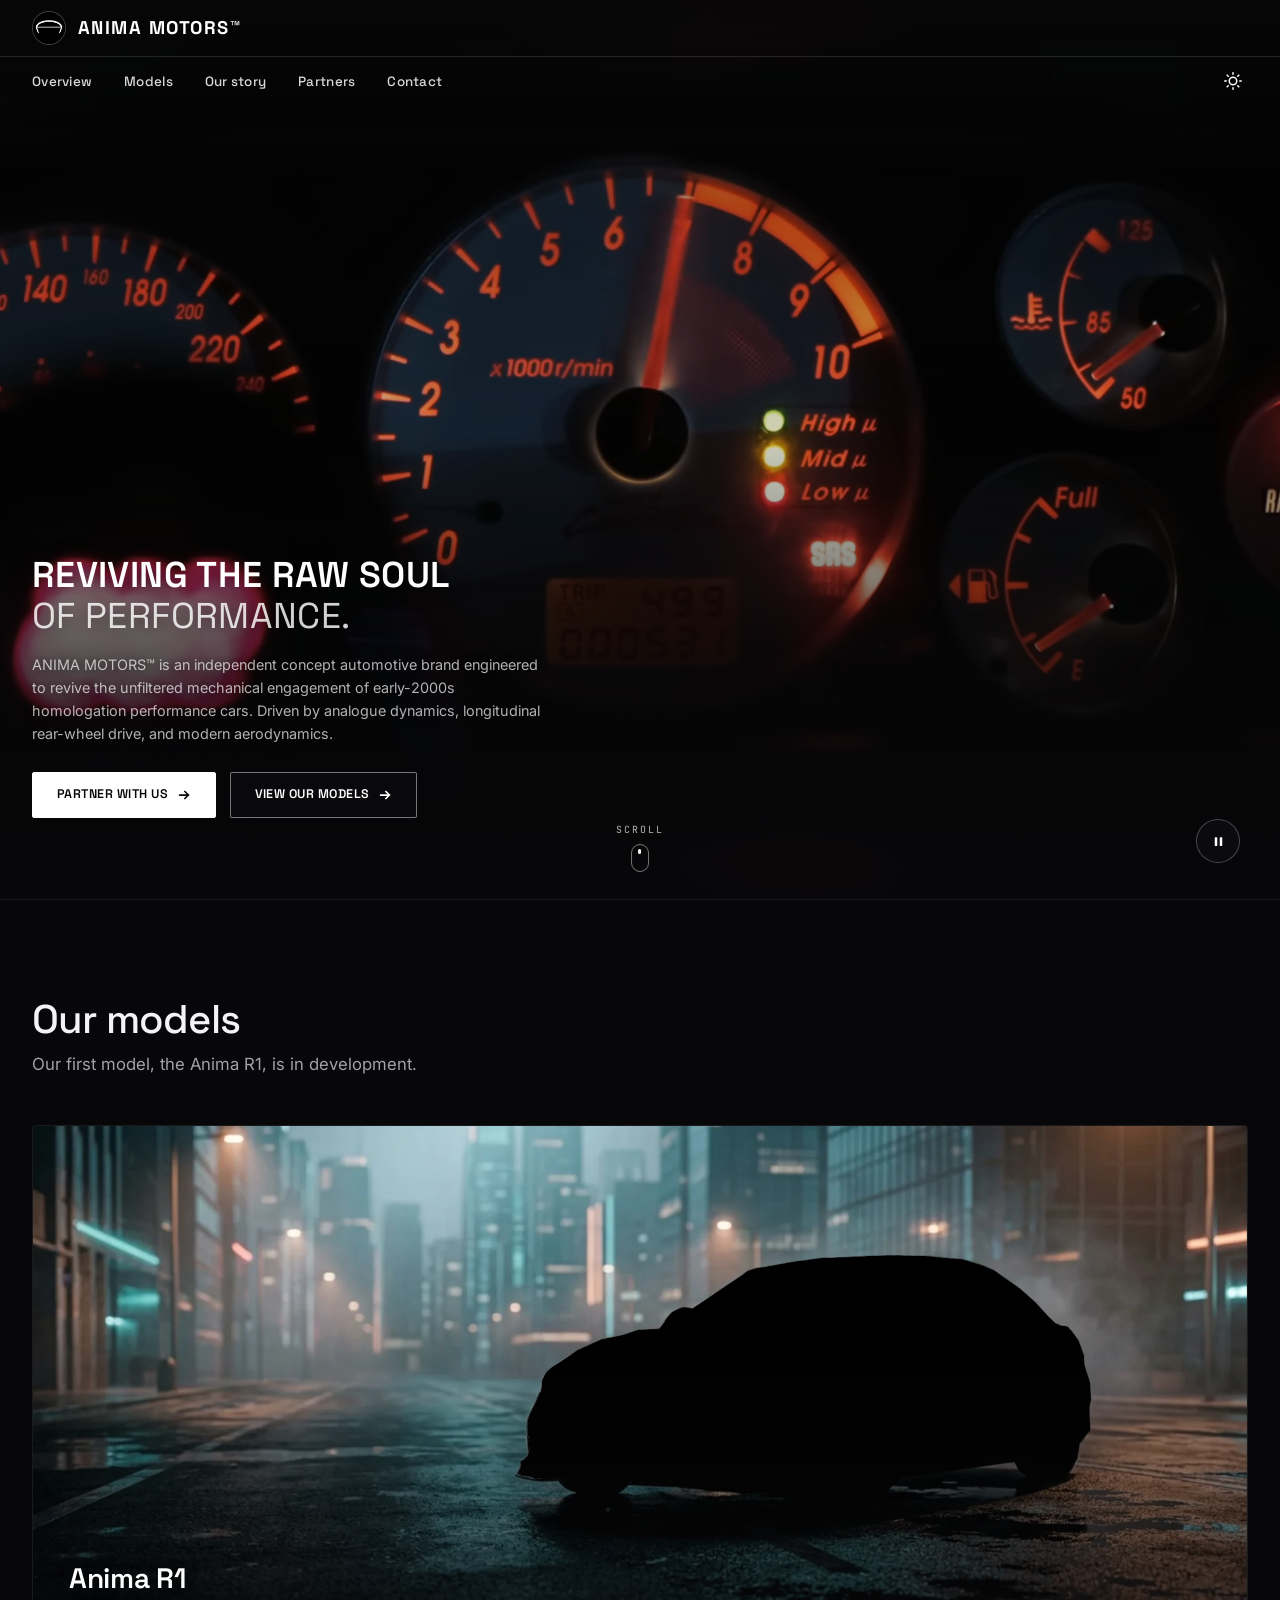
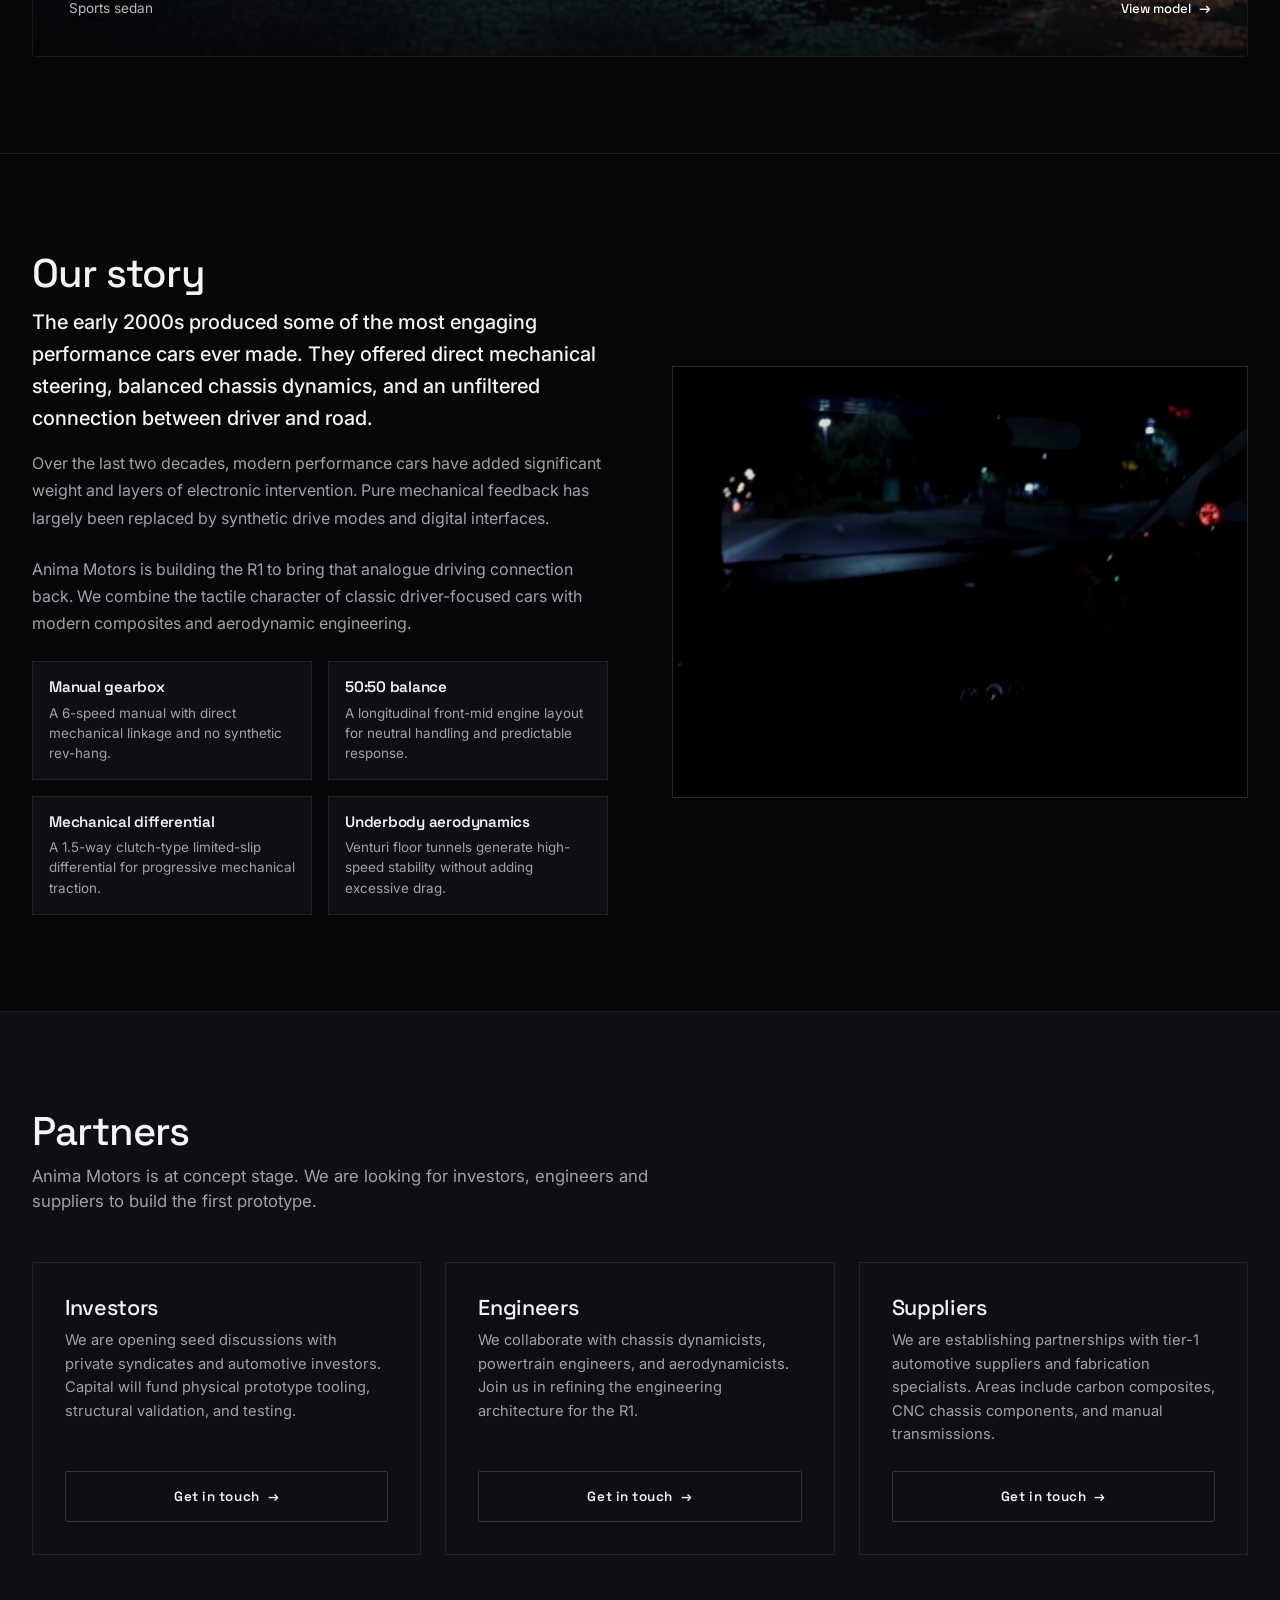
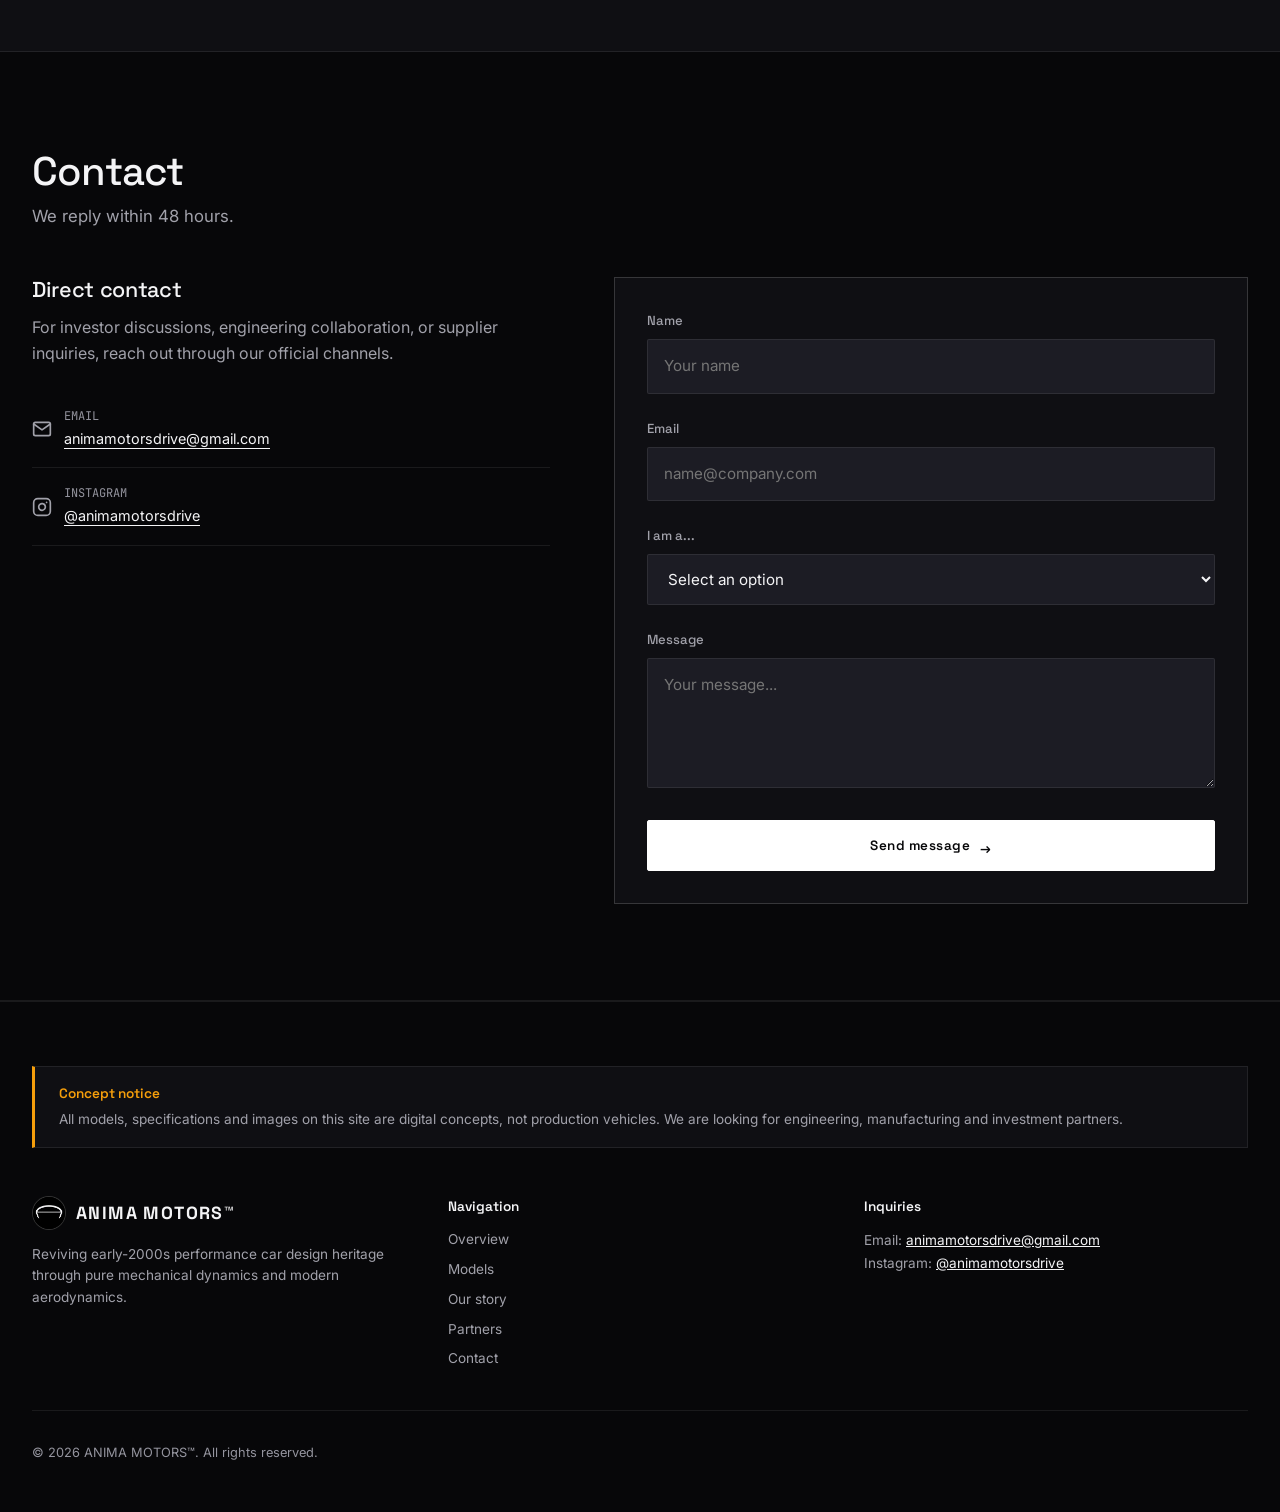
==== commit 5ac1819a: "Add files via upload" ====
--- a/index.html
+++ b/index.html
@@ -7,10 +7,12 @@
   <!-- ==========================================================================
        PRIMARY SEO & META INFORMATION
        ========================================================================== -->
-  <title>ANIMA MOTORS™ — Early-2000s Performance Car Design Heritage | Concept Homologation</title>
-  <meta name="description" content="ANIMA MOTORS™ is a concept automotive brand reviving early-2000s performance car design heritage through pure analogue dynamics, mechanical engagement, and modern aerodynamics. Digital concept homologation portfolio.">
+  <title>Anima Motors</title>
+  <meta name="description" content="Anima Motors is an automotive concept reviving early-2000s analogue performance through mechanical dynamics and modern aerodynamics.">
   <meta name="author" content="ANIMA MOTORS™">
   <meta name="robots" content="index, follow">
+  <meta name="color-scheme" content="dark light">
+  <meta name="theme-color" content="#070709" id="theme-color-meta">
   <link rel="canonical" href="https://animamotors.github.io/">
 
   <!-- Vector Favicon -->
@@ -19,53 +21,65 @@
   <!-- Open Graph / Facebook Sharing -->
   <meta property="og:type" content="website">
   <meta property="og:url" content="https://animamotors.github.io/">
-  <meta property="og:title" content="ANIMA MOTORS™ — Concept Automotive Portfolio">
+  <meta property="og:title" content="Anima Motors — Concept Portfolio">
   <meta property="og:description" content="Reviving early-2000s performance car design heritage through pure analogue dynamics and modern aerodynamics.">
   <meta property="og:image" content="https://animamotors.github.io/images/anima-r1-hero.jpg">
 
   <!-- Twitter Card -->
   <meta name="twitter:card" content="summary_large_image">
   <meta name="twitter:url" content="https://animamotors.github.io/">
-  <meta name="twitter:title" content="ANIMA MOTORS™ — Concept Automotive Portfolio">
+  <meta name="twitter:title" content="Anima Motors — Concept Portfolio">
   <meta name="twitter:description" content="Reviving early-2000s performance car design heritage through pure analogue dynamics and modern aerodynamics.">
   <meta name="twitter:image" content="https://animamotors.github.io/images/anima-r1-hero.jpg">
 
-  <!-- Google Fonts: Space Grotesk (Headings), Inter (Body), JetBrains Mono (Telemetry) -->
+  <!-- Google Fonts: Space Grotesk (Headings), Inter (Body), JetBrains Mono -->
   <link rel="preconnect" href="https://fonts.googleapis.com">
   <link rel="preconnect" href="https://fonts.gstatic.com" crossorigin>
   <link href="https://fonts.googleapis.com/css2?family=Inter:wght@400;500;600&family=JetBrains+Mono:wght@400;500;600&family=Space+Grotesk:wght@500;600;700&display=swap" rel="stylesheet">
 
-  <!-- Production Stylesheet (Vanilla CSS with Design Tokens & Zero Render-Blocking JS) -->
+  <!-- Production Stylesheet -->
   <link rel="stylesheet" href="css/style.css">
+
+  <!-- Early Theme & JS Detection to Prevent FOUC -->
+  <script>
+    (function() {
+      try {
+        document.documentElement.classList.add('js');
+        var saved = localStorage.getItem('anima-theme');
+        if (saved === 'light') {
+          document.documentElement.classList.add('light');
+        } else {
+          document.documentElement.classList.remove('light');
+        }
+      } catch (e) {}
+    })();
+  </script>
 </head>
 
 <body>
+  <!-- Accessible Skip-to-Content Link -->
+  <a href="#main-content" class="skip-to-content">Skip to content</a>
+
   <!-- ==========================================================================
-       NAVIGATION BAR & LIVE TELEMETRY HUD
+       HEADER (Dual-Row at Top, Collapses into 64px Bar on Scroll)
        ========================================================================== -->
   <header class="navbar" id="main-navbar">
-    <!-- Top Row: Corporate Brand Identity (Left) | Mobile Controls (Right) -->
+    <!-- Top Row: Brand Link (Left) & Mobile Controls (Right) -->
     <div class="nav-top-row">
       <div class="container nav-top-container">
-        <a href="#hero" class="brand-link" aria-label="ANIMA MOTORS Homepage">
+        <a href="#hero" class="brand-link" aria-label="Anima Motors Homepage">
           <img src="images/logo.webp" alt="ANIMA MOTORS™ Emblem" class="brand-logo-img" width="34" height="34" loading="eager">
           <span class="brand-name">ANIMA MOTORS™</span>
         </a>
 
         <!-- Mobile Header Controls -->
         <div class="nav-mobile-actions">
-          <button type="button" class="theme-switch mobile-theme-switch" id="theme-toggle-mobile" aria-label="Toggle visual theme mode" role="switch" aria-checked="true">
-            <div class="theme-knob"></div>
-            <div class="theme-icon" aria-hidden="true">
+          <button type="button" class="theme-switch" id="theme-toggle-mobile" aria-label="Switch to light theme">
+            <span class="theme-icon theme-icon-sun" aria-hidden="true">
               <svg viewBox="0 0 24 24" fill="none" stroke="currentColor" stroke-width="2" stroke-linecap="round" stroke-linejoin="round">
-                <path d="M21 12.79A9 9 0 1 1 11.21 3 7 7 0 0 0 21 12.79z"></path>
-              </svg>
-            </div>
-            <div class="theme-icon" aria-hidden="true">
-              <svg viewBox="0 0 24 24" fill="none" stroke="currentColor" stroke-width="2" stroke-linecap="round" stroke-linejoin="round">
-                <circle cx="12" cy="12" r="4"></circle>
-                <line x1="12" y1="2" x2="12" y2="4"></line>
-                <line x1="12" y1="20" x2="12" y2="22"></line>
+                <circle cx="12" cy="12" r="5"></circle>
+                <line x1="12" y1="1" x2="12" y2="3"></line>
+                <line x1="12" y1="21" x2="12" y2="23"></line>
                 <line x1="4.22" y1="4.22" x2="5.64" y2="5.64"></line>
                 <line x1="18.36" y1="18.36" x2="19.78" y2="19.78"></line>
                 <line x1="1" y1="12" x2="3" y2="12"></line>
@@ -73,10 +87,15 @@
                 <line x1="4.22" y1="19.78" x2="5.64" y2="18.36"></line>
                 <line x1="18.36" y1="5.64" x2="19.78" y2="4.22"></line>
               </svg>
-            </div>
+            </span>
+            <span class="theme-icon theme-icon-moon" aria-hidden="true">
+              <svg viewBox="0 0 24 24" fill="none" stroke="currentColor" stroke-width="2" stroke-linecap="round" stroke-linejoin="round">
+                <path d="M21 12.79A9 9 0 1 1 11.21 3 7 7 0 0 0 21 12.79z"></path>
+              </svg>
+            </span>
           </button>
 
-          <button type="button" class="mobile-menu-btn" id="mobile-menu-btn" aria-label="Open mobile navigation menu" aria-expanded="false" aria-controls="mobile-drawer">
+          <button type="button" class="mobile-menu-btn" id="mobile-menu-btn" aria-label="Open navigation menu" aria-expanded="false" aria-controls="mobile-drawer">
             <span></span>
             <span></span>
             <span></span>
@@ -88,34 +107,26 @@
     <!-- Thin Horizontal Divider Line Under Top Row -->
     <div class="nav-divider" aria-hidden="true"></div>
 
-    <!-- Bottom Row (Desktop): Navigation Links on Left, Theme Toggle on Right -->
+    <!-- Bottom Row (Desktop Navigation Links & Theme Toggle) -->
     <div class="nav-bottom-row">
       <div class="container nav-bottom-container">
         <nav aria-label="Main Navigation">
           <ul class="nav-links">
             <li><a href="#hero" class="nav-link">Overview</a></li>
-            <li><a href="#showcase" class="nav-link">Anima R1</a></li>
-            <li><a href="#specs" class="nav-link">Specs</a></li>
-            <li><a href="#gallery" class="nav-link">Gallery</a></li>
-            <li><a href="#story" class="nav-link">Our Story</a></li>
-            <li><a href="#partners" class="nav-link">Partnerships</a></li>
+            <li><a href="#models" class="nav-link">Models</a></li>
+            <li><a href="#story" class="nav-link">Our story</a></li>
+            <li><a href="#partners" class="nav-link">Partners</a></li>
             <li><a href="#contact" class="nav-link">Contact</a></li>
           </ul>
         </nav>
 
         <div class="nav-desktop-actions">
-          <button type="button" class="theme-switch" id="theme-toggle" aria-label="Toggle visual theme mode" role="switch" aria-checked="true">
-            <div class="theme-knob"></div>
-            <div class="theme-icon" aria-hidden="true">
+          <button type="button" class="theme-switch" id="theme-toggle" aria-label="Switch to light theme">
+            <span class="theme-icon theme-icon-sun" aria-hidden="true">
               <svg viewBox="0 0 24 24" fill="none" stroke="currentColor" stroke-width="2" stroke-linecap="round" stroke-linejoin="round">
-                <path d="M21 12.79A9 9 0 1 1 11.21 3 7 7 0 0 0 21 12.79z"></path>
-              </svg>
-            </div>
-            <div class="theme-icon" aria-hidden="true">
-              <svg viewBox="0 0 24 24" fill="none" stroke="currentColor" stroke-width="2" stroke-linecap="round" stroke-linejoin="round">
-                <circle cx="12" cy="12" r="4"></circle>
-                <line x1="12" y1="2" x2="12" y2="4"></line>
-                <line x1="12" y1="20" x2="12" y2="22"></line>
+                <circle cx="12" cy="12" r="5"></circle>
+                <line x1="12" y1="1" x2="12" y2="3"></line>
+                <line x1="12" y1="21" x2="12" y2="23"></line>
                 <line x1="4.22" y1="4.22" x2="5.64" y2="5.64"></line>
                 <line x1="18.36" y1="18.36" x2="19.78" y2="19.78"></line>
                 <line x1="1" y1="12" x2="3" y2="12"></line>
@@ -123,7 +134,12 @@
                 <line x1="4.22" y1="19.78" x2="5.64" y2="18.36"></line>
                 <line x1="18.36" y1="5.64" x2="19.78" y2="4.22"></line>
               </svg>
-            </div>
+            </span>
+            <span class="theme-icon theme-icon-moon" aria-hidden="true">
+              <svg viewBox="0 0 24 24" fill="none" stroke="currentColor" stroke-width="2" stroke-linecap="round" stroke-linejoin="round">
+                <path d="M21 12.79A9 9 0 1 1 11.21 3 7 7 0 0 0 21 12.79z"></path>
+              </svg>
+            </span>
           </button>
         </div>
       </div>
@@ -131,34 +147,32 @@
   </header>
 
   <!-- Mobile Full-Screen Overlay Navigation Drawer -->
-  <div class="mobile-drawer" id="mobile-drawer" role="dialog" aria-modal="true" aria-label="Mobile Navigation">
+  <div class="mobile-drawer" id="mobile-drawer" role="dialog" aria-modal="true" aria-label="Mobile Navigation" inert>
     <div class="mobile-drawer-inner">
       <nav aria-label="Mobile Navigation Links">
         <ul class="mobile-nav-list">
           <li><a href="#hero" class="mobile-nav-link">Overview</a></li>
-          <li><a href="#showcase" class="mobile-nav-link">Anima R1 Architecture</a></li>
-          <li><a href="#specs" class="mobile-nav-link">Technical Specs</a></li>
-          <li><a href="#gallery" class="mobile-nav-link">Multi-Angle Gallery</a></li>
-          <li><a href="#story" class="mobile-nav-link">Our Story &amp; Heritage</a></li>
-          <li><a href="#partners" class="mobile-nav-link">Partner Directory</a></li>
-          <li><a href="#contact" class="mobile-nav-link">Contact &amp; Telemetry</a></li>
+          <li><a href="#models" class="mobile-nav-link">Models</a></li>
+          <li><a href="#story" class="mobile-nav-link">Our story</a></li>
+          <li><a href="#partners" class="mobile-nav-link">Partners</a></li>
+          <li><a href="#contact" class="mobile-nav-link">Contact</a></li>
         </ul>
       </nav>
       <div class="mobile-drawer-footer">
-        <a href="#contact" class="btn btn-primary btn-sheen" style="width: 100%;">
-          <span>Partner With Us</span>
+        <a href="#contact" class="btn btn-primary btn-sheen btn-full">
+          <span>Get in touch</span>
           <span aria-hidden="true">&rarr;</span>
         </a>
       </div>
     </div>
   </div>
 
-  <main>
+  <main id="main-content">
     <!-- ==========================================================================
-         SECTION 1: FULL-VIEWPORT HERO VIDEO (Corporate Luxury Magazine Layout)
+         SECTION 1: HERO
          ========================================================================== -->
-    <section class="hero-section" id="hero" aria-label="Hero Concept Portfolio">
-      <!-- Background Video and Poster Fallback Layer -->
+    <section class="hero-section" id="hero" aria-label="Hero">
+      <!-- Background Video Layer -->
       <div class="hero-media-container">
         <video
           class="hero-video"
@@ -173,22 +187,14 @@
           tabindex="-1"
         >
           <source src="assets/video/hero.webm" type="video/webm">
-          <source src="assets/video/hero.mp4" type="video/mp4">
-          <!-- Fallback image element for older browsers -->
-          <img src="assets/images/hero-poster.jpg" alt="ANIMA R1 Digital Concept Homologation" class="hero-fallback-img">
+          <img src="assets/images/hero-poster.jpg" alt="Anima R1 concept" class="hero-fallback-img">
         </video>
-        <!-- Dark gradient overlays: stronger at bottom and top for flawless readability -->
         <div class="hero-gradient-overlay" aria-hidden="true"></div>
       </div>
 
       <!-- Hero Bottom-Left Magazine Content -->
       <div class="container hero-content-wrapper">
         <div class="hero-content">
-          <div class="hero-eyebrow">
-            <span class="hero-eyebrow-dot"></span>
-            <span>CONCEPT PORTFOLIO</span>
-          </div>
-
           <h1 class="hero-headline">
             <span class="hero-headline-bold">REVIVING THE RAW SOUL</span>
             <span class="hero-headline-light">OF PERFORMANCE.</span>
@@ -206,8 +212,8 @@
                 <polyline points="9 4 13 8 9 12"></polyline>
               </svg>
             </a>
-            <a href="#specs" class="btn btn-outline">
-              <span>EXPLORE TECHNICAL SPECS</span>
+            <a href="#models" class="btn btn-outline">
+              <span>VIEW OUR MODELS</span>
               <svg class="btn-arrow" viewBox="0 0 16 16" fill="none" stroke="currentColor" stroke-width="2" stroke-linecap="round" stroke-linejoin="round" aria-hidden="true">
                 <line x1="3" y1="8" x2="13" y2="8"></line>
                 <polyline points="9 4 13 8 9 12"></polyline>
@@ -218,14 +224,14 @@
       </div>
 
       <!-- Bottom Center: Animated Scroll Down Cue -->
-      <a href="#showcase" class="hero-scroll-cue" aria-label="Scroll down to Anima R1 Architecture">
+      <a href="#models" class="hero-scroll-cue" aria-label="Scroll down to Our models">
         <span class="scroll-cue-text">SCROLL</span>
         <span class="scroll-cue-pill">
           <span class="scroll-cue-wheel"></span>
         </span>
       </a>
 
-      <!-- Bottom Right: Accessible Round Video Pause/Play Button -->
+      <!-- Bottom Right: Video Pause / Play Button -->
       <div class="hero-video-controls">
         <button
           type="button"
@@ -234,12 +240,10 @@
           aria-label="Pause background video"
           title="Pause background video"
         >
-          <!-- Pause Icon (visible when playing) -->
           <svg class="video-icon video-icon-pause" viewBox="0 0 24 24" fill="currentColor" aria-hidden="true">
             <rect x="6" y="5" width="4" height="14" rx="1"></rect>
             <rect x="14" y="5" width="4" height="14" rx="1"></rect>
           </svg>
-          <!-- Play Icon (visible when paused) -->
           <svg class="video-icon video-icon-play" viewBox="0 0 24 24" fill="currentColor" aria-hidden="true">
             <polygon points="6,4 20,12 6,20"></polygon>
           </svg>
@@ -248,335 +252,122 @@
     </section>
 
     <!-- ==========================================================================
-         SECTION 2: ANIMA R1 FLAGSHIP SHOWCASE
+         SECTION 2: OUR MODELS
          ========================================================================== -->
-    <section class="section" id="showcase">
+    <section class="section" id="models">
       <div class="container">
         <div class="section-header reveal-on-scroll">
-          <div class="section-tag">FLAGSHIP ARCHITECTURE</div>
-          <h2 class="section-title">ANIMA R1 SPORTS SEDAN</h2>
+          <h2 class="section-title">Our models</h2>
           <p class="section-subtitle">
-            A purist high-performance machine calibrated to eliminate synthetic driving filters while integrating contemporary structural aerodynamics.
+            Our first model, the Anima R1, is in development.
           </p>
         </div>
 
-        <div class="showcase-grid">
-          <!-- Overview Card -->
-          <div class="showcase-card reveal-on-scroll">
-            <h3 style="font-size: 1.45rem; margin-bottom: 12px; color: var(--text-main);">
-              ENGINEERING BRIEFS &amp; CHASSIS ARCHITECTURE
-            </h3>
-            <p style="color: var(--text-secondary); line-height: 1.7; margin-bottom: 20px;">
-              The Anima R1 RWD is a rear-wheel-drive sports sedan powered by Anima Apex-4 (OEM: Mercedes-AMG M139) engine core. Engineered with a longitudinal powertrain layout, traditional 6-speed H-pattern manual transmission, and lightweight chassis dynamics, the R1 delivers supercar-grade performance in a focused, high-rigidity package.
-            </p>
-            <p style="color: var(--text-secondary); line-height: 1.7;">
-              Designed from first principles to prioritize mechanical steering feel, progressive breakaway characteristics at the limit, and an unmistakable early-2000s low-slung beltline silhouette.
-            </p>
-
-            <div style="margin-top: 30px;">
-              <a href="#contact" class="btn btn-secondary btn-sheen">
-                <span>Request Technical Dossier</span>
-                <span aria-hidden="true">&rarr;</span>
-              </a>
-            </div>
-          </div>
-
-          <!-- Technical Spec Breakdown Checklist -->
-          <div class="showcase-card reveal-on-scroll">
-            <div class="section-tag" style="margin-bottom: 16px;">HOMOLOGATION PARAMETERS</div>
-            <div class="tech-spec-list">
-              <div class="tech-spec-item">
-                <span class="tech-spec-label">Engine Core</span>
-                <span class="tech-spec-val">Anima Apex-4 (OEM: Mercedes-AMG M139)</span>
-              </div>
-              <div class="tech-spec-item">
-                <span class="tech-spec-label">Powertrain Layout</span>
-                <span class="tech-spec-val">Longitudinal Front-Mid / RWD</span>
-              </div>
-              <div class="tech-spec-item">
-                <span class="tech-spec-label">Transmission</span>
-                <span class="tech-spec-val">6-Speed Close-Ratio H-Pattern Manual</span>
-              </div>
-              <div class="tech-spec-item">
-                <span class="tech-spec-label">Differential</span>
-                <span class="tech-spec-val">Mechanical Limited-Slip (1.5-Way)</span>
-              </div>
-              <div class="tech-spec-item">
-                <span class="tech-spec-label">Chassis Balance</span>
-                <span class="tech-spec-val">50:50 Static Weight Distribution</span>
-              </div>
-              <div class="tech-spec-item">
-                <span class="tech-spec-label">Aerodynamic Drag</span>
-                <span class="tech-spec-val">0.218 Cd Optimized Venturi Tunnel</span>
-              </div>
-            </div>
-          </div>
+        <div class="models-grid reveal-on-scroll">
+          <a href="anima-r1.html" class="model-card" aria-label="Anima R1, view model">
+            <div class="model-card-media">
+              <img
+                src="images/models-anima-r1-night.webp"
+                alt=""
+                aria-hidden="true"
+                loading="lazy"
+                decoding="async"
+                width="1920"
+                height="1080"
+                class="model-card-img model-card-img--night"
+              >
+              <img
+                src="images/models-anima-r1-day.webp"
+                alt=""
+                aria-hidden="true"
+                loading="lazy"
+                decoding="async"
+                width="1920"
+                height="1080"
+                class="model-card-img model-card-img--day"
+              >
+              <div class="model-card-gradient" aria-hidden="true"></div>
+            </div>
+
+            <div class="model-card-content">
+              <div class="model-card-caption">
+                <span class="model-card-title">Anima R1</span>
+                <span class="model-card-subtitle">Sports sedan</span>
+              </div>
+              <div class="model-card-cta">
+                <span class="model-card-cta-text">View model</span>
+                <span class="model-card-cta-arrow" aria-hidden="true">&rarr;</span>
+              </div>
+            </div>
+          </a>
         </div>
       </div>
     </section>
 
     <!-- ==========================================================================
-         SECTION 3: ANIMATED PERFORMANCE SPECS MATRIX
-         ========================================================================== -->
-    <section class="section" id="specs" style="background-color: var(--bg-surface);">
-      <div class="container">
-        <div class="section-header reveal-on-scroll">
-          <div class="section-tag">TELEMETRY BENCHMARK</div>
-          <h2 class="section-title">CALIBRATED PERFORMANCE METRICS</h2>
-          <p class="section-subtitle">
-            Exact dyno and wind-tunnel telemetry target figures for the Anima R1 prototype homologation program.
-          </p>
-        </div>
-
-        <!-- 6 Animated Stat Counter Tiles (Numbers Count Up Into View) -->
-        <div class="specs-grid" id="specs-matrix">
-          <!-- Metric 1: 0-100 km/h -->
-          <div class="spec-tile reveal-on-scroll">
-            <span class="spec-tile-label">0-100 KM/H</span>
-            <div class="spec-tile-value">
-              <span class="stat-counter" data-target="3.9" data-decimals="1">0.0</span>
-              <span class="spec-tile-unit">SEC</span>
-            </div>
-            <span class="spec-tile-subtext">Acceleration</span>
-          </div>
-
-          <!-- Metric 2: Top Velocity -->
-          <div class="spec-tile reveal-on-scroll">
-            <span class="spec-tile-label">TOP VELOCITY</span>
-            <div class="spec-tile-value">
-              <span class="stat-counter" data-target="270" data-decimals="0">0</span>
-              <span class="spec-tile-unit">KM/H</span>
-            </div>
-            <span class="spec-tile-subtext">Terminal Speed</span>
-          </div>
-
-          <!-- Metric 3: Max Power -->
-          <div class="spec-tile reveal-on-scroll">
-            <span class="spec-tile-label">MAX POWER</span>
-            <div class="spec-tile-value">
-              <span class="stat-counter" data-target="421" data-decimals="0">0</span>
-              <span class="spec-tile-unit">BHP</span>
-            </div>
-            <span class="spec-tile-subtext">Turbocharged Output</span>
-          </div>
-
-          <!-- Metric 4: Torque -->
-          <div class="spec-tile reveal-on-scroll">
-            <span class="spec-tile-label">TORQUE</span>
-            <div class="spec-tile-value">
-              <span class="stat-counter" data-target="500" data-decimals="0">0</span>
-              <span class="spec-tile-unit">NM</span>
-            </div>
-            <span class="spec-tile-subtext">Peak Rotational Force</span>
-          </div>
-
-          <!-- Metric 5: Highway Mileage -->
-          <div class="spec-tile reveal-on-scroll">
-            <span class="spec-tile-label">HIGHWAY MILEAGE</span>
-            <div class="spec-tile-value">
-              <span class="stat-counter" data-target="13.2" data-decimals="1">0.0</span>
-              <span class="spec-tile-unit">KM/L</span>
-            </div>
-            <span class="spec-tile-subtext">Cruising Efficiency</span>
-          </div>
-
-          <!-- Metric 6: Starting Price -->
-          <div class="spec-tile reveal-on-scroll">
-            <span class="spec-tile-label">STARTING PRICE</span>
-            <div class="spec-tile-value" style="font-size: 1.35rem;">
-              <span>₹22,49,999</span>
-            </div>
-            <span class="spec-tile-subtext">Ex-Showroom Projected</span>
-          </div>
-        </div>
-      </div>
-    </section>
-
-    <!-- ==========================================================================
-         SECTION 4: INTERACTIVE MULTI-ANGLE GALLERY SLIDER
-         ========================================================================== -->
-    <section class="section" id="gallery">
-      <div class="container">
-        <div class="section-header reveal-on-scroll">
-          <div class="section-tag">AERODYNAMIC DESIGN STUDY</div>
-          <h2 class="section-title">MULTI-ANGLE VISUAL MATRIX</h2>
-          <p class="section-subtitle">
-            Inspect the sculpted surfacing, functional aerodynamics, and proportions of the Anima R1 across all key angles. Touch swipe and keyboard arrow keys supported.
-          </p>
-        </div>
-
-        <div class="gallery-wrapper reveal-on-scroll">
-          <!-- Main Carousel Viewport -->
-          <div class="slider-container" id="car-gallery-slider" aria-label="Interactive Car Angle Gallery">
-            <!-- Slide 1: Front 3/4 -->
-            <div class="slide active">
-              <img 
-                src="images/anima-r1-front.webp" 
-                alt="Front three-quarter view of the Anima R1 in wind-tunnel testing studio with illuminated quad projector headlights and aggressive splitter" 
-                class="slide-image"
-                width="1376" 
-                height="768" 
-                loading="lazy"
-              >
-            </div>
-
-            <!-- Slide 2: Side Profile -->
-            <div class="slide">
-              <img 
-                src="images/anima-r1-side.webp" 
-                alt="Dramatic side profile studio shot of Anima R1 homologation sports sedan showing long hood and forged monoblock wheels" 
-                class="slide-image"
-                width="1376" 
-                height="768" 
-                loading="lazy"
-              >
-            </div>
-
-            <!-- Slide 3: Rear Aero -->
-            <div class="slide">
-              <img 
-                src="images/anima-r1-rear.webp" 
-                alt="Rear three-quarter view of Anima R1 showing functional carbon fiber diffuser, quad titanium exhausts and integrated spoiler" 
-                class="slide-image"
-                width="1376" 
-                height="768" 
-                loading="lazy"
-              >
-            </div>
-
-            <!-- Slide 4: Top-Down Aero View -->
-            <div class="slide">
-              <img 
-                src="images/anima-r1-top.webp" 
-                alt="Top-down bird's-eye wind tunnel view of Anima R1 sports sedan showcasing wide body contours, double-bubble roof and aerodynamic flow lines" 
-                class="slide-image"
-                width="1376" 
-                height="768" 
-                loading="lazy"
-              >
-            </div>
-
-            <!-- Slider Arrows -->
-            <div class="slider-controls">
-              <button type="button" class="slider-btn" id="gallery-prev-btn" aria-label="Previous Perspective">
-                <svg width="20" height="20" viewBox="0 0 24 24" fill="none" stroke="currentColor" stroke-width="2" stroke-linecap="round" stroke-linejoin="round">
-                  <polyline points="15 18 9 12 15 6"></polyline>
-                </svg>
-              </button>
-              <button type="button" class="slider-btn" id="gallery-next-btn" aria-label="Next Perspective">
-                <svg width="20" height="20" viewBox="0 0 24 24" fill="none" stroke="currentColor" stroke-width="2" stroke-linecap="round" stroke-linejoin="round">
-                  <polyline points="9 18 15 12 9 6"></polyline>
-                </svg>
-              </button>
-            </div>
-
-            <!-- Dynamic Perspective HUD Label -->
-            <div class="slider-hud">
-              <div class="hud-badge" id="gallery-perspective-label">
-                PERSPECTIVE 01 // FRONT 3/4 WIND-TUNNEL
-              </div>
-              <div class="hud-badge" style="font-size: 0.7rem;">
-                USE ARROW KEYS OR SWIPE
-              </div>
-            </div>
-          </div>
-
-          <!-- Thumbnail Selectors Row -->
-          <div class="gallery-thumbs" role="tablist" aria-label="Gallery Perspectives">
-            <button type="button" class="gallery-thumb-btn active" data-index="0" role="tab" aria-selected="true">
-              <span class="thumb-angle">Front 3/4</span>
-              <span class="thumb-sub">Wind Tunnel</span>
-            </button>
-            <button type="button" class="gallery-thumb-btn" data-index="1" role="tab" aria-selected="false">
-              <span class="thumb-angle">Side Profile</span>
-              <span class="thumb-sub">Homologation</span>
-            </button>
-            <button type="button" class="gallery-thumb-btn" data-index="2" role="tab" aria-selected="false">
-              <span class="thumb-angle">Rear Aero</span>
-              <span class="thumb-sub">Diffuser &amp; Exhaust</span>
-            </button>
-            <button type="button" class="gallery-thumb-btn" data-index="3" role="tab" aria-selected="false">
-              <span class="thumb-angle">Top Down</span>
-              <span class="thumb-sub">Aero Dynamics</span>
-            </button>
-          </div>
-        </div>
-      </div>
-    </section>
-
-    <!-- ==========================================================================
-         SECTION 5: OUR STORY & EARLY-2000s HERITAGE
+         SECTION 5: OUR STORY
          ========================================================================== -->
     <section class="section" id="story">
       <div class="container">
         <div class="story-grid">
           <div class="reveal-on-scroll">
-            <div class="section-tag">ORIGIN &amp; PHILOSOPHY</div>
-            <h2 class="section-title">THE ANALOGUE SOUL OF MOTORSPORT</h2>
+            <h2 class="section-title">Our story</h2>
             <p class="story-lead">
-              The early 2000s marked the pinnacle of driver-centric sports cars — an era of unfiltered mechanical feedback, balanced hydraulic steering racks, and pure communion between driver, transmission, and tarmac.
+              The early 2000s produced some of the most engaging performance cars ever made. They offered direct mechanical steering, balanced chassis dynamics, and an unfiltered connection between driver and road.
             </p>
             <p class="story-body">
-              Over the last two decades, performance motoring has become increasingly digitized, isolated behind synthetic drive-by-wire layers, electronic intervention systems, and excessive battery mass.
+              Over the last two decades, modern performance cars have added significant weight and layers of electronic intervention. Pure mechanical feedback has largely been replaced by synthetic drive modes and digital interfaces.
             </p>
             <p class="story-body">
-              ANIMA MOTORS™ was founded on a singular conviction: drivers crave tactile mechanical emotion. By uniting the visceral engagement of early-2000s Japanese and European GT homologation specials with modern carbon composite engineering, the Anima R1 re-establishes what a true driver's car should feel like.
+              Anima Motors is building the R1 to bring that analogue driving connection back. We combine the tactile character of classic driver-focused cars with modern composites and aerodynamic engineering.
             </p>
 
             <div class="story-pillar-grid">
               <div class="story-pillar">
-                <div class="pillar-num">01 // TACTILE</div>
-                <div class="pillar-title">6-Speed Manual</div>
-                <div class="pillar-desc">Mechanical linkage, physical H-pattern gate, and weighted knob with zero artificial rev-hang.</div>
+                <h3 class="pillar-title">Manual gearbox</h3>
+                <p class="pillar-desc">A 6-speed manual with direct mechanical linkage and no synthetic rev-hang.</p>
               </div>
               <div class="story-pillar">
-                <div class="pillar-num">02 // BALANCE</div>
-                <div class="pillar-title">50:50 Dynamic Mass</div>
-                <div class="pillar-desc">Longitudinal front-mid engine layout for predictable, knife-edge yaw response at the limit.</div>
+                <h3 class="pillar-title">50:50 balance</h3>
+                <p class="pillar-desc">A longitudinal front-mid engine layout for neutral handling and predictable response.</p>
               </div>
               <div class="story-pillar">
-                <div class="pillar-num">03 // GRIP</div>
-                <div class="pillar-title">Mechanical LSD</div>
-                <div class="pillar-desc">Clutch-type limited slip differential providing honest, progressive power transfer without electronic brake pulsing.</div>
+                <h3 class="pillar-title">Mechanical differential</h3>
+                <p class="pillar-desc">A 1.5-way clutch-type limited-slip differential for progressive mechanical traction.</p>
               </div>
               <div class="story-pillar">
-                <div class="pillar-num">04 // AERO</div>
-                <div class="pillar-title">Venturi Channels</div>
-                <div class="pillar-desc">True ground-effect underfloor aerodynamics generating high-speed downforce with minimal drag penalty.</div>
+                <h3 class="pillar-title">Underbody aerodynamics</h3>
+                <p class="pillar-desc">Venturi floor tunnels generate high-speed stability without adding excessive drag.</p>
               </div>
             </div>
           </div>
 
           <!-- Studio Heritage Visual -->
-          <div class="reveal-on-scroll" style="position: relative;">
-            <div style="border: 1px solid var(--border-medium); background: #000; overflow: hidden; aspect-ratio: 4 / 3;">
+          <div class="reveal-on-scroll story-visual-wrapper">
+            <div class="story-visual-frame">
               <img 
                 src="images/atelier-studio.webp" 
-                alt="Automotive design atelier studio with carbon fiber panels and technical layout" 
+                alt="Automotive design studio" 
                 width="1024" 
                 height="768" 
-                style="width: 100%; height: 100%; object-fit: cover; opacity: 0.85; filter: contrast(1.15);"
+                class="story-visual-img"
                 loading="lazy"
               >
             </div>
-            <div class="hud-badge" style="position: absolute; bottom: 20px; left: 20px;">
-              <span>ATELIER BRIEF // DESIGNED FOR THE PURIST</span>
-            </div>
           </div>
         </div>
       </div>
     </section>
 
     <!-- ==========================================================================
-         SECTION 6: PARTNER WITH US (INVESTORS, ENGINEERS, MANUFACTURERS)
+         SECTION 6: PARTNERS
          ========================================================================== -->
-    <section class="section" id="partners" style="background-color: var(--bg-surface);">
+    <section class="section section-alt-bg" id="partners">
       <div class="container">
         <div class="section-header reveal-on-scroll">
-          <div class="section-tag">COLLABORATION DIRECTORY</div>
-          <h2 class="section-title">BRINGING THE CONCEPT TO REALITY</h2>
+          <h2 class="section-title">Partners</h2>
           <p class="section-subtitle">
-            ANIMA MOTORS™ is currently in the digital concept and prototype homologation phase. We are assembling an alliance of world-class engineers, technical suppliers, and capital partners to manufacture our vision.
+            Anima Motors is at concept stage. We are looking for investors, engineers and suppliers to build the first prototype.
           </p>
         </div>
 
@@ -584,14 +375,13 @@
           <!-- Card 1: Investors -->
           <div class="partner-card reveal-on-scroll">
             <div>
-              <div class="partner-card-icon">TRACK 01 // CAPITAL</div>
-              <h3 class="partner-card-title">Investors &amp; VCs</h3>
+              <h3 class="partner-card-title">Investors</h3>
               <p class="partner-card-desc">
-                Partner with us during our seed stage. We are opening discussions with visionary automotive investors and private syndicates to fund full-scale physical prototype tooling, CAD validation, and crash homologation.
+                We are opening seed discussions with private syndicates and automotive investors. Capital will fund physical prototype tooling, structural validation, and testing.
               </p>
             </div>
             <a href="#contact" class="btn btn-secondary">
-              <span>Discuss Investment</span>
+              <span>Get in touch</span>
               <span aria-hidden="true">&rarr;</span>
             </a>
           </div>
@@ -599,29 +389,27 @@
           <!-- Card 2: Engineers -->
           <div class="partner-card reveal-on-scroll">
             <div>
-              <div class="partner-card-icon">TRACK 02 // TECHNICAL</div>
-              <h3 class="partner-card-title">Engineers &amp; CFD</h3>
+              <h3 class="partner-card-title">Engineers</h3>
               <p class="partner-card-desc">
-                Calling powertrain architects, suspension dynamicists, motorsport fabricators, and aerodynamicists passionate about raw, lightweight internal-combustion driver vehicles. Collaborate on our engineering sprints.
+                We collaborate with chassis dynamicists, powertrain engineers, and aerodynamicists. Join us in refining the engineering architecture for the R1.
               </p>
             </div>
             <a href="#contact" class="btn btn-secondary">
-              <span>Join Engineering Desk</span>
+              <span>Get in touch</span>
               <span aria-hidden="true">&rarr;</span>
             </a>
           </div>
 
-          <!-- Card 3: Manufacturers -->
+          <!-- Card 3: Suppliers -->
           <div class="partner-card reveal-on-scroll">
             <div>
-              <div class="partner-card-icon">TRACK 03 // MANUFACTURING</div>
-              <h3 class="partner-card-title">Tier-1 Suppliers</h3>
+              <h3 class="partner-card-title">Suppliers</h3>
               <p class="partner-card-desc">
-                We are actively scouting partnerships with specialized carbon composites molders, CNC aluminum chassis fabricators, transmission suppliers, and automotive prototyping facilities.
+                We are establishing partnerships with tier-1 automotive suppliers and fabrication specialists. Areas include carbon composites, CNC chassis components, and manual transmissions.
               </p>
             </div>
             <a href="#contact" class="btn btn-secondary">
-              <span>Supplier Collaboration</span>
+              <span>Get in touch</span>
               <span aria-hidden="true">&rarr;</span>
             </a>
           </div>
@@ -630,97 +418,82 @@
     </section>
 
     <!-- ==========================================================================
-         SECTION 7: INTERACTIVE CONTACT & TELEMETRY FORM
+         SECTION 7: CONTACT
          ========================================================================== -->
     <section class="section" id="contact">
       <div class="container">
         <div class="section-header reveal-on-scroll">
-          <div class="section-tag">COMMUNICATION UPLINK</div>
-          <h2 class="section-title">TRANSMIT INQUIRY</h2>
+          <h2 class="section-title">Contact</h2>
           <p class="section-subtitle">
-            Connect directly with the ANIMA MOTORS™ founders and prototype project desk. Direct inquiries are reviewed within 48 hours.
+            We reply within 48 hours.
           </p>
         </div>
 
         <div class="contact-grid">
-          <!-- Direct Channels & Brand Identity -->
+          <!-- Direct Channels -->
           <div class="reveal-on-scroll">
-            <h3 style="font-size: 1.35rem; margin-bottom: 12px; color: var(--text-main);">
-              DIRECT PROJECT DESK
-            </h3>
-            <p style="color: var(--text-secondary); line-height: 1.6; margin-bottom: 24px;">
-              For immediate investor briefings, technical dossiers, or media inquiries, reach out through our official channels.
+            <h3 class="contact-heading">Direct contact</h3>
+            <p class="contact-intro">
+              For investor discussions, engineering collaboration, or supplier inquiries, reach out through our official channels.
             </p>
 
             <div class="direct-contact-item">
-              <svg width="20" height="20" viewBox="0 0 24 24" fill="none" stroke="currentColor" stroke-width="2" stroke-linecap="round" stroke-linejoin="round" style="color: var(--text-secondary);" aria-hidden="true">
+              <svg width="20" height="20" viewBox="0 0 24 24" fill="none" stroke="currentColor" stroke-width="2" stroke-linecap="round" stroke-linejoin="round" class="contact-icon" aria-hidden="true">
                 <path d="M4 4h16c1.1 0 2 .9 2 2v12c0 1.1-.9 2-2 2H4c-1.1 0-2-.9-2-2V6c0-1.1.9-2 2-2z"></path>
                 <polyline points="22,6 12,13 2,6"></polyline>
               </svg>
               <div>
-                <div style="font-size: 0.75rem; text-transform: uppercase; color: var(--text-muted); font-family: var(--font-mono);">Official Email</div>
+                <div class="contact-label">Email</div>
                 <a href="mailto:animamotorsdrive@gmail.com">animamotorsdrive@gmail.com</a>
               </div>
             </div>
 
             <div class="direct-contact-item">
-              <svg width="20" height="20" viewBox="0 0 24 24" fill="none" stroke="currentColor" stroke-width="2" stroke-linecap="round" stroke-linejoin="round" style="color: var(--text-secondary);" aria-hidden="true">
+              <svg width="20" height="20" viewBox="0 0 24 24" fill="none" stroke="currentColor" stroke-width="2" stroke-linecap="round" stroke-linejoin="round" class="contact-icon" aria-hidden="true">
                 <rect x="2" y="2" width="20" height="20" rx="5" ry="5"></rect>
                 <path d="M16 11.37A4 4 0 1 1 12.63 8 4 4 0 0 1 16 11.37z"></path>
                 <line x1="17.5" y1="6.5" x2="17.51" y2="6.5"></line>
               </svg>
               <div>
-                <div style="font-size: 0.75rem; text-transform: uppercase; color: var(--text-muted); font-family: var(--font-mono);">Instagram Channel</div>
+                <div class="contact-label">Instagram</div>
                 <a href="https://instagram.com/animamotorsdrive" target="_blank" rel="noopener noreferrer">@animamotorsdrive</a>
               </div>
             </div>
-
-            <div class="hud-badge" style="margin-top: 30px;">
-              <span class="pulse-dot"></span>
-              <span>COMMUNICATION DESK: ONLINE</span>
-            </div>
-          </div>
-
-          <!-- Interactive Formspree Contact Form -->
+          </div>
+
+          <!-- Contact Form -->
           <div class="form-card reveal-on-scroll">
-            <!--
-              NOTE ON FORMSPREE CONFIGURATION:
-              To receive inquiries directly to your email inbox:
-              1. Register free at https://formspree.io
-              2. Create a new form and copy your Form ID (e.g. 'mzzbkgvw')
-              3. Replace 'YOUR_FORMSPREE_ID' in the action URL below:
-            -->
-            <form id="partner-contact-form" action="https://formspree.io/f/YOUR_FORMSPREE_ID" method="POST">
+            <form id="partner-contact-form" action="https://formspree.io/f/xnpjwydl" method="POST">
               <div class="form-group">
-                <label for="contact-name" class="form-label">Full Name *</label>
-                <input type="text" id="contact-name" name="name" class="form-input" placeholder="e.g. Elena Vance" required>
+                <label for="contact-name" class="form-label">Name</label>
+                <input type="text" id="contact-name" name="name" class="form-input" placeholder="Your name" required>
               </div>
 
               <div class="form-group">
-                <label for="contact-email" class="form-label">Official Email Address *</label>
-                <input type="email" id="contact-email" name="email" class="form-input" placeholder="name@organization.com" required>
+                <label for="contact-email" class="form-label">Email</label>
+                <input type="email" id="contact-email" name="email" class="form-input" placeholder="name@company.com" required>
               </div>
 
               <div class="form-group">
-                <label for="contact-interest" class="form-label">Interest / Collaboration Track *</label>
+                <label for="contact-interest" class="form-label">I am a...</label>
                 <select id="contact-interest" name="interest_type" class="form-select" required>
-                  <option value="" disabled selected>Select your domain</option>
-                  <option value="investor">Investor / Capital Partner</option>
-                  <option value="engineer">Automotive Engineer / Aerodynamicist</option>
-                  <option value="manufacturer">Component / Tier-1 Manufacturer</option>
-                  <option value="press">Automotive Media / Press</option>
-                  <option value="other">General Inquiry / Concept Enthusiast</option>
+                  <option value="" disabled selected>Select an option</option>
+                  <option value="investor">Investor</option>
+                  <option value="engineer">Engineer</option>
+                  <option value="supplier">Supplier</option>
+                  <option value="media">Media</option>
+                  <option value="other">Other</option>
                 </select>
               </div>
 
               <div class="form-group">
-                <label for="contact-message" class="form-label">Message / Partnership Proposal *</label>
-                <textarea id="contact-message" name="message" class="form-textarea" placeholder="Detail your background, engineering capabilities, or investment interest..." required></textarea>
-              </div>
-
-              <button type="submit" class="btn btn-primary btn-sheen" id="form-submit-btn" style="width: 100%;">
-                <span>Transmit Inquiry</span>
-                <span aria-hidden="true">&rarr;</span>
+                <label for="contact-message" class="form-label">Message</label>
+                <textarea id="contact-message" name="message" class="form-textarea" placeholder="Your message..." required></textarea>
+              </div>
+
+              <button type="submit" class="btn btn-primary btn-sheen btn-full" id="form-submit-btn">
+                <span class="btn-text">Send message</span>
+                <span class="btn-arrow" aria-hidden="true">&rarr;</span>
               </button>
 
               <div class="form-status-alert" id="form-status-alert" role="status" aria-live="polite"></div>
@@ -732,65 +505,50 @@
   </main>
 
   <!-- ==========================================================================
-       FOOTER & CONCEPT HOMOLOGATION DISCLAIMER
+       FOOTER
        ========================================================================== -->
   <footer class="footer">
     <div class="container">
-      <!-- Prominent Concept Disclaimer Box -->
       <div class="footer-disclaimer-box">
-        <div class="disclaimer-title">NOTICE: DIGITAL CONCEPT HOMOLOGATION</div>
+        <div class="disclaimer-title">Concept notice</div>
         <p class="disclaimer-text">
-          The models, specifications, and designs displayed on this website are currently 3D digital concepts and do not represent production vehicles. We are actively seeking engineering, manufacturing, and investment partners to bring these designs to reality.
+          All models, specifications and images on this site are digital concepts, not production vehicles. We are looking for engineering, manufacturing and investment partners.
         </p>
       </div>
 
-      <!-- Footer Grid -->
-      <div style="display: grid; grid-template-columns: repeat(auto-fit, minmax(240px, 1fr)); gap: 32px; margin-bottom: 40px;">
+      <div class="footer-grid">
         <div>
-          <div style="display: flex; align-items: center; gap: 10px; margin-bottom: 14px;">
+          <div class="footer-brand-header">
             <img src="images/logo-footer.webp" alt="ANIMA MOTORS™ Emblem" class="brand-logo-img" width="32" height="32" loading="lazy">
-            <span style="font-family: var(--font-heading); font-size: 1.1rem; font-weight: 700; letter-spacing: 0.08em;">ANIMA MOTORS™</span>
-          </div>
-          <p style="font-size: 0.85rem; color: var(--text-secondary); line-height: 1.6;">
+            <span class="footer-brand-title">ANIMA MOTORS™</span>
+          </div>
+          <p class="footer-brand-desc">
             Reviving early-2000s performance car design heritage through pure mechanical dynamics and modern aerodynamics.
           </p>
         </div>
 
         <div>
-          <div style="font-family: var(--font-heading); font-size: 0.8rem; font-weight: 700; letter-spacing: 0.08em; text-transform: uppercase; margin-bottom: 12px; color: var(--text-main);">
-            Navigation
-          </div>
-          <ul style="list-style: none; display: flex; flex-direction: column; gap: 8px; font-size: 0.85rem; color: var(--text-secondary);">
-            <li><a href="#hero" style="transition: color 0.2s;" onmouseover="this.style.color='#fff'" onmouseout="this.style.color='var(--text-secondary)'">Overview</a></li>
-            <li><a href="#showcase" style="transition: color 0.2s;" onmouseover="this.style.color='#fff'" onmouseout="this.style.color='var(--text-secondary)'">Anima R1 Architecture</a></li>
-            <li><a href="#specs" style="transition: color 0.2s;" onmouseover="this.style.color='#fff'" onmouseout="this.style.color='var(--text-secondary)'">Telemetry Specs</a></li>
-            <li><a href="#gallery" style="transition: color 0.2s;" onmouseover="this.style.color='#fff'" onmouseout="this.style.color='var(--text-secondary)'">Multi-Angle Gallery</a></li>
-            <li><a href="#story" style="transition: color 0.2s;" onmouseover="this.style.color='#fff'" onmouseout="this.style.color='var(--text-secondary)'">Our Story &amp; Heritage</a></li>
-            <li><a href="#partners" style="transition: color 0.2s;" onmouseover="this.style.color='#fff'" onmouseout="this.style.color='var(--text-secondary)'">Partner Directory</a></li>
+          <div class="footer-col-title">Navigation</div>
+          <ul class="footer-nav-list">
+            <li><a href="#hero">Overview</a></li>
+            <li><a href="#models">Models</a></li>
+            <li><a href="#story">Our story</a></li>
+            <li><a href="#partners">Partners</a></li>
+            <li><a href="#contact">Contact</a></li>
           </ul>
         </div>
 
         <div>
-          <div style="font-family: var(--font-heading); font-size: 0.8rem; font-weight: 700; letter-spacing: 0.08em; text-transform: uppercase; margin-bottom: 12px; color: var(--text-main);">
-            Inquiries
-          </div>
-          <div style="font-size: 0.85rem; color: var(--text-secondary); line-height: 1.7;">
-            <div>Email: <a href="mailto:animamotorsdrive@gmail.com" style="text-decoration: underline; color: var(--text-main);">animamotorsdrive@gmail.com</a></div>
-            <div>Instagram: <a href="https://instagram.com/animamotorsdrive" target="_blank" rel="noopener noreferrer" style="text-decoration: underline; color: var(--text-main);">@animamotorsdrive</a></div>
-            <div style="margin-top: 8px; font-family: var(--font-mono); font-size: 0.75rem; color: var(--text-muted);">
-              Repository: <a href="https://github.com/animamotors/animamotors.github.io" target="_blank" rel="noopener noreferrer" style="text-decoration: underline;">GitHub Pages</a>
-            </div>
-          </div>
-        </div>
-      </div>
-
-      <!-- Copyright strip -->
+          <div class="footer-col-title">Inquiries</div>
+          <div class="footer-inquiries">
+            <div>Email: <a href="mailto:animamotorsdrive@gmail.com">animamotorsdrive@gmail.com</a></div>
+            <div>Instagram: <a href="https://instagram.com/animamotorsdrive" target="_blank" rel="noopener noreferrer">@animamotorsdrive</a></div>
+          </div>
+        </div>
+      </div>
+
       <div class="footer-bottom">
-        <div>&copy; 2026 ANIMA MOTORS™. ALL RIGHTS RESERVED.</div>
-        <div style="display: flex; gap: 20px;">
-          <span>PRECISION / POWER / PURITY</span>
-          <span>PROGRAM: ANM-01-RWD</span>
-        </div>
+        <div>&copy; 2026 ANIMA MOTORS™. All rights reserved.</div>
       </div>
     </div>
   </footer>
--- a/css/style.css
+++ b/css/style.css
@@ -1,12 +1,14 @@
 /* ==========================================================================
-   ANIMA MOTORS™ — Official Design System & Stylesheet
-   Theme: Dark Technical Motorsport / Early-2000s Analogue Performance
+   ANIMA MOTORS™ — Official Corporate Stylesheet
+   Reference: Serious automotive corporate aesthetic (calm, factual, modern)
    ========================================================================== */
 
 /* --------------------------------------------------------------------------
    1. CSS Custom Properties (Design Tokens)
    -------------------------------------------------------------------------- */
 :root {
+  color-scheme: dark;
+
   /* Color Palette - Dark Motorsport Standard (Default) */
   --bg-base: #070709;
   --bg-surface: #0f0f13;
@@ -17,7 +19,7 @@
   
   --text-main: #f4f4f6;
   --text-secondary: #a1a1aa;
-  --text-muted: #71717a;
+  --text-muted: #94949e; /* Raised to meet 4.5:1 WCAG AA contrast against #070709 */
   --text-inverse: #070709;
   
   --border-subtle: rgba(255, 255, 255, 0.08);
@@ -49,7 +51,7 @@
 
   /* Layout */
   --max-width: 1280px;
-  --nav-height: 76px;
+  --nav-compact-height: 64px;
   --radius-sm: 2px;
   --radius-md: 4px;
   --radius-lg: 8px;
@@ -59,12 +61,14 @@
   --ease-snappy: cubic-bezier(0.16, 1, 0.3, 1);
   --ease-smooth: cubic-bezier(0.4, 0, 0.2, 1);
   --transition-fast: 150ms var(--ease-snappy);
-  --transition-base: 280ms var(--ease-snappy);
-  --transition-slow: 500ms var(--ease-smooth);
-}
-
-/* Light Mode Overrides (Maintains high-contrast technical clarity) */
+  --transition-base: 250ms var(--ease-smooth);
+  --transition-slow: 400ms var(--ease-smooth);
+}
+
+/* Light Mode Overrides (Contrast compliant 4.5:1+) */
 html.light {
+  color-scheme: light;
+
   --bg-base: #f7f7f9;
   --bg-surface: #ffffff;
   --bg-surface-card: #f0f0f4;
@@ -73,14 +77,27 @@
   --bg-glass-heavy: rgba(247, 247, 249, 0.96);
 
   --text-main: #0a0a0c;
-  --text-secondary: #4b5563;
-  --text-muted: #6b7280;
+  --text-secondary: #475569; /* WCAG AA 4.7:1 on white */
+  --text-muted: #52525b;     /* WCAG AA 5.1:1 on white */
   --text-inverse: #ffffff;
 
   --border-subtle: rgba(0, 0, 0, 0.09);
   --border-medium: rgba(0, 0, 0, 0.18);
   --border-strong: rgba(0, 0, 0, 0.32);
   --border-highlight: #000000;
+
+  --accent-amber: #b45309;   /* WCAG AA 4.7:1 on white */
+  --accent-cyan: #0e7490;    /* WCAG AA 4.6:1 on white */
+  --accent-emerald: #047857; /* WCAG AA 4.8:1 on white */
+  --accent-red: #b91c1c;     /* WCAG AA 5.5:1 on white */
+}
+
+/* Synchronized surface transitions during theme toggle */
+html.theme-transitioning,
+html.theme-transitioning *,
+html.theme-transitioning *::before,
+html.theme-transitioning *::after {
+  transition: background-color 250ms ease, border-color 250ms ease, color 250ms ease, stroke 250ms ease, fill 250ms ease !important;
 }
 
 /* --------------------------------------------------------------------------
@@ -95,6 +112,7 @@
 html {
   font-size: 16px;
   scroll-behavior: smooth;
+  scroll-padding-top: var(--nav-compact-height);
   -webkit-text-size-adjust: 100%;
 }
 
@@ -108,7 +126,6 @@
   text-rendering: optimizeLegibility;
   -webkit-font-smoothing: antialiased;
   -moz-osx-font-smoothing: grayscale;
-  transition: background-color var(--transition-base), color var(--transition-base);
 }
 
 img, picture, video, svg {
@@ -149,10 +166,34 @@
   background: var(--border-strong);
 }
 
-/* Focus Visibility */
+/* Accessible Skip Link */
+.skip-to-content {
+  position: absolute;
+  top: -100px;
+  left: 16px;
+  z-index: 9999;
+  padding: 10px 18px;
+  background: #000000;
+  color: #ffffff;
+  border: 1px solid #ffffff;
+  font-size: 0.85rem;
+  font-weight: 600;
+  border-radius: var(--radius-sm);
+  transition: top 0.2s ease;
+}
+.skip-to-content:focus {
+  top: 16px;
+}
+
+/* Accessible Focus Visibility */
 :focus-visible {
-  outline: 2px solid var(--border-highlight);
+  outline: 2px solid #3b82f6;
   outline-offset: 3px;
+  box-shadow: 0 0 0 1px rgba(255, 255, 255, 0.4);
+}
+html.light :focus-visible {
+  outline: 2px solid #2563eb;
+  box-shadow: 0 0 0 1px rgba(0, 0, 0, 0.25);
 }
 
 /* --------------------------------------------------------------------------
@@ -160,25 +201,12 @@
    -------------------------------------------------------------------------- */
 h1, h2, h3, h4, .font-heading {
   font-family: var(--font-heading);
-  font-weight: 700;
-  letter-spacing: -0.02em;
-  line-height: 1.15;
-  text-transform: uppercase;
+  letter-spacing: -0.015em;
+  line-height: 1.2;
 }
 
 .font-mono {
   font-family: var(--font-mono);
-}
-
-.text-gradient {
-  background: linear-gradient(135deg, #ffffff 30%, #a1a1aa 100%);
-  -webkit-background-clip: text;
-  -webkit-text-fill-color: transparent;
-}
-html.light .text-gradient {
-  background: linear-gradient(135deg, #0a0a0c 30%, #4b5563 100%);
-  -webkit-background-clip: text;
-  -webkit-text-fill-color: transparent;
 }
 
 /* --------------------------------------------------------------------------
@@ -214,98 +242,32 @@
   }
 }
 
+.section-alt-bg {
+  background-color: var(--bg-surface);
+}
+
 /* Section Header standard */
 .section-header {
   margin-bottom: var(--space-2xl);
 }
-.section-tag {
-  display: inline-flex;
-  align-items: center;
-  gap: var(--space-xs);
-  padding: 4px 10px;
-  background-color: var(--bg-surface-elevated);
-  border: 1px solid var(--border-subtle);
-  font-family: var(--font-mono);
-  font-size: 0.72rem;
-  letter-spacing: 0.1em;
-  text-transform: uppercase;
-  color: var(--text-secondary);
-  margin-bottom: var(--space-sm);
-}
 .section-title {
-  font-size: clamp(1.75rem, 4vw, 2.75rem);
+  font-size: clamp(1.75rem, 3.5vw, 2.5rem);
+  font-weight: 500;
   color: var(--text-main);
   margin-bottom: var(--space-xs);
+  letter-spacing: -0.02em;
 }
 .section-subtitle {
   color: var(--text-secondary);
   font-size: 1.05rem;
   max-width: 680px;
-}
-
-/* --------------------------------------------------------------------------
-   5. Technical Telemetry & Aerodynamic Motion
-   -------------------------------------------------------------------------- */
-.hud-badge {
-  display: inline-flex;
-  align-items: center;
-  gap: 8px;
-  padding: 6px 14px;
-  background: var(--bg-glass-heavy);
-  backdrop-filter: blur(12px);
-  -webkit-backdrop-filter: blur(12px);
-  border: 1px solid var(--border-medium);
-  font-family: var(--font-mono);
-  font-size: 0.75rem;
-  font-weight: 500;
-  letter-spacing: 0.08em;
-  text-transform: uppercase;
-  color: var(--text-main);
-}
-
-.nav-telemetry-badge {
-  display: none;
-}
-@media (min-width: 840px) {
-  .nav-telemetry-badge {
-    display: inline-flex;
-  }
-}
-
-.pulse-dot {
-  width: 7px;
-  height: 7px;
-  border-radius: 50%;
-  background-color: var(--accent-emerald);
-  box-shadow: 0 0 10px var(--accent-emerald);
-  animation: pulse-glow 2s infinite ease-in-out;
-}
-
-.pulse-dot.pulse-red {
-  background-color: var(--accent-red);
-  box-shadow: 0 0 10px var(--accent-red);
-}
-
-@keyframes pulse-glow {
-  0%, 100% { opacity: 1; transform: scale(1); }
-  50% { opacity: 0.4; transform: scale(0.85); }
-}
-
-/* Aerodynamic flow stream shimmer effect */
-@keyframes aero-stream {
-  0% { transform: translateX(-100%) skewX(-25deg); opacity: 0; }
-  35% { opacity: 0.7; }
-  70% { opacity: 0.3; }
-  100% { transform: translateX(260%) skewX(-25deg); opacity: 0; }
-}
-
-.aero-line {
-  position: absolute;
-  height: 1.5px;
-  background: linear-gradient(90deg, transparent, rgba(255, 255, 255, 0.9), transparent);
-  animation: aero-stream 4.2s cubic-bezier(0.4, 0, 0.2, 1) infinite;
-  pointer-events: none;
-  z-index: 2;
+  line-height: 1.5;
+}
+
+/* Utility Helpers */
+.w-full,
+.btn-full {
+  width: 100%;
 }
 
 /* Button Sheen */
@@ -330,7 +292,7 @@
 }
 
 /* --------------------------------------------------------------------------
-   6. Navigation Bar (Corporate Dual-Row Layout)
+   5. Navigation Bar (BMW Group Reference Behavior)
    -------------------------------------------------------------------------- */
 .navbar {
   position: fixed;
@@ -339,44 +301,102 @@
   right: 0;
   z-index: 1000;
   background: transparent;
-  transition: background-color var(--transition-base), box-shadow var(--transition-base), backdrop-filter var(--transition-base);
-}
-
-.navbar.scrolled {
-  background: rgba(7, 7, 9, 0.94);
+  transition: background-color var(--transition-base), box-shadow var(--transition-base), backdrop-filter var(--transition-base), height var(--transition-base), border-color var(--transition-base);
+}
+
+/* Top state over hero (non-compact): text is always white */
+.navbar:not(.is-compact) {
+  height: 105px;
+}
+
+.navbar:not(.is-compact) .brand-name {
+  color: #ffffff;
+}
+.navbar:not(.is-compact) .brand-logo-img {
+  border-color: rgba(255, 255, 255, 0.25);
+}
+.navbar:not(.is-compact) .nav-link {
+  color: rgba(255, 255, 255, 0.85);
+}
+.navbar:not(.is-compact) .nav-link:hover,
+.navbar:not(.is-compact) .nav-link[aria-current="page"] {
+  color: #ffffff;
+}
+.navbar:not(.is-compact) .nav-link::after {
+  background: #ffffff;
+}
+.navbar:not(.is-compact) .nav-link[aria-current="page"]::after {
+  width: 100%;
+}
+.navbar:not(.is-compact) .theme-switch {
+  color: #ffffff;
+}
+.navbar:not(.is-compact) .mobile-menu-btn span {
+  background-color: #ffffff;
+}
+
+/* Compact State (Triggered after ~80px scroll, or fixed on subpages) */
+.navbar.is-compact,
+.navbar--solid {
+  height: var(--nav-compact-height);
+  background: rgba(7, 7, 9, 0.95);
   backdrop-filter: blur(16px);
   -webkit-backdrop-filter: blur(16px);
-  box-shadow: 0 10px 30px rgba(0, 0, 0, 0.5);
-}
-
-html.light .navbar {
-  color: #f4f4f6;
-}
-
-html.light .navbar.scrolled {
-  background: rgba(10, 10, 14, 0.96);
-  box-shadow: 0 10px 30px rgba(0, 0, 0, 0.5);
-}
-
-html.light .brand-link,
-html.light .brand-name {
-  color: #ffffff;
-}
-
-html.light .nav-link {
-  color: rgba(255, 255, 255, 0.8);
-}
-
-html.light .nav-link:hover {
-  color: #ffffff;
-}
-
-/* Nav Top Row */
+  border-bottom: 1px solid var(--border-subtle);
+  box-shadow: 0 4px 20px rgba(0, 0, 0, 0.35);
+}
+
+html.light .navbar.is-compact,
+html.light .navbar--solid {
+  background: rgba(255, 255, 255, 0.96);
+  border-bottom: 1px solid rgba(0, 0, 0, 0.08);
+  box-shadow: 0 4px 20px rgba(0, 0, 0, 0.06);
+}
+
+html.light .navbar.is-compact .brand-name,
+html.light .navbar--solid .brand-name {
+  color: #0a0a0c;
+}
+html.light .navbar.is-compact .brand-logo-img,
+html.light .navbar--solid .brand-logo-img {
+  filter: invert(1);
+  background: transparent;
+  border-color: rgba(0, 0, 0, 0.15);
+}
+html.light .navbar.is-compact .nav-link,
+html.light .navbar--solid .nav-link {
+  color: var(--text-secondary);
+}
+html.light .navbar.is-compact .nav-link:hover,
+html.light .navbar.is-compact .nav-link[aria-current="page"],
+html.light .navbar--solid .nav-link:hover,
+html.light .navbar--solid .nav-link[aria-current="page"] {
+  color: #0a0a0c;
+}
+html.light .navbar.is-compact .nav-link::after,
+html.light .navbar--solid .nav-link::after {
+  background: #0a0a0c;
+}
+html.light .navbar.is-compact .nav-link[aria-current="page"]::after,
+html.light .navbar--solid .nav-link[aria-current="page"]::after {
+  width: 100%;
+}
+html.light .navbar.is-compact .theme-switch,
+html.light .navbar--solid .theme-switch {
+  color: #0a0a0c;
+}
+html.light .navbar.is-compact .mobile-menu-btn span,
+html.light .navbar--solid .mobile-menu-btn span {
+  background-color: #0a0a0c;
+}
+
+/* Top Row Structure */
 .nav-top-row {
   height: 56px;
   display: flex;
   align-items: center;
   width: 100%;
+  transition: height var(--transition-base);
 }
 
 .nav-top-container {
@@ -409,10 +429,11 @@
   border: 1px solid rgba(255, 255, 255, 0.2);
   background: #000;
   object-fit: contain;
+  transition: width var(--transition-base), height var(--transition-base), filter var(--transition-base);
 }
 
 .brand-name {
-  color: #ffffff;
+  transition: color var(--transition-base), font-size var(--transition-base);
 }
 
 .nav-mobile-actions {
@@ -420,36 +441,22 @@
   align-items: center;
   gap: var(--space-sm);
 }
-@media (min-width: 1024px) {
-  .nav-mobile-actions {
-    display: none;
-  }
-}
-
-/* Thin horizontal line under top row */
+
+/* Thin Divider Line */
 .nav-divider {
   display: none;
   height: 1px;
   background: rgba(255, 255, 255, 0.12);
   width: 100%;
-}
-@media (min-width: 1024px) {
-  .nav-divider {
-    display: block;
-  }
-}
-
-/* Nav Bottom Row (Desktop Navigation Links & Utility) */
+  transition: opacity var(--transition-base);
+}
+
+/* Bottom Row (Desktop Links & Actions) */
 .nav-bottom-row {
   display: none;
-  height: 46px;
-  width: 100%;
-}
-@media (min-width: 1024px) {
-  .nav-bottom-row {
-    display: flex;
-    align-items: center;
-  }
+  height: 48px;
+  width: 100%;
+  transition: all var(--transition-base);
 }
 
 .nav-bottom-container {
@@ -465,21 +472,19 @@
   align-items: center;
   gap: var(--space-xl);
   list-style: none;
+  transition: margin-left var(--transition-base);
 }
 
 .nav-link {
   font-family: var(--font-heading);
-  font-size: 0.82rem;
-  letter-spacing: 0.08em;
-  text-transform: uppercase;
-  color: rgba(255, 255, 255, 0.8);
+  font-size: 0.84rem;
+  font-weight: 500;
+  letter-spacing: 0.02em;
+  color: rgba(255, 255, 255, 0.85);
   position: relative;
   padding: 8px 0;
   transition: color var(--transition-fast);
   text-decoration: none;
-}
-.nav-link:hover {
-  color: #ffffff;
 }
 .nav-link::after {
   content: '';
@@ -487,8 +492,8 @@
   bottom: 0;
   left: 0;
   width: 0;
-  height: 1.5px;
-  background: var(--border-highlight);
+  height: 2px;
+  background: #ffffff;
   transition: width var(--transition-base);
 }
 .nav-link:hover::after {
@@ -501,61 +506,200 @@
   gap: var(--space-md);
 }
 
-/* Theme Toggle Button */
+/* Desktop Header Collapse Layout */
+@media (min-width: 1024px) {
+  .nav-mobile-actions {
+    display: none;
+  }
+  .nav-divider {
+    display: block;
+  }
+  .nav-bottom-row {
+    display: flex;
+    align-items: center;
+  }
+
+  /* Compact transition: merge into single 64px row without stacking */
+  .navbar.is-compact .nav-divider,
+  .navbar--solid .nav-divider {
+    opacity: 0;
+    pointer-events: none;
+    display: none !important;
+  }
+
+  .navbar.is-compact .nav-top-row,
+  .navbar--solid .nav-top-row {
+    height: var(--nav-compact-height);
+    position: absolute;
+    top: 0;
+    left: 0;
+    right: 0;
+    pointer-events: none;
+  }
+
+  .navbar.is-compact .brand-link,
+  .navbar--solid .brand-link {
+    pointer-events: auto;
+  }
+
+  .navbar.is-compact .brand-logo-img,
+  .navbar--solid .brand-logo-img {
+    width: 26px;
+    height: 26px;
+  }
+
+  .navbar.is-compact .brand-name,
+  .navbar--solid .brand-name {
+    font-size: 1.05rem;
+  }
+
+  .navbar.is-compact .nav-bottom-row,
+  .navbar--solid .nav-bottom-row {
+    position: absolute;
+    top: 0;
+    left: 0;
+    right: 0;
+    height: var(--nav-compact-height);
+    display: flex;
+    align-items: center;
+  }
+
+  .navbar.is-compact .nav-links,
+  .navbar--solid .nav-links {
+    margin-left: 210px;
+  }
+}
+
+/* Mobile Header State */
+@media (max-width: 1023px) {
+  .nav-divider {
+    display: none !important;
+  }
+  .nav-bottom-row {
+    display: none !important;
+  }
+  .navbar {
+    height: var(--nav-compact-height) !important;
+  }
+  .nav-top-row {
+    height: var(--nav-compact-height) !important;
+  }
+  .brand-logo-img {
+    width: 30px;
+    height: 30px;
+  }
+}
+
+/* --------------------------------------------------------------------------
+   6. Theme Button (BMW Group Ghost Icon Button)
+   -------------------------------------------------------------------------- */
 .theme-switch {
   position: relative;
+  width: 30px;
+  height: 30px;
+  min-width: 30px;
+  min-height: 30px;
+  max-width: 30px;
+  max-height: 30px;
+  border-radius: 50%;
+  padding: 0;
+  margin: 0;
   display: inline-flex;
   align-items: center;
-  justify-content: space-between;
-  width: 58px;
-  height: 30px;
-  padding: 3px;
-  border-radius: var(--radius-full);
-  border: 1px solid rgba(255, 255, 255, 0.2);
-  background-color: rgba(15, 15, 19, 0.6);
+  justify-content: center;
+  background: transparent;
+  border: none;
+  color: #ffffff;
   cursor: pointer;
-  transition: background-color var(--transition-fast), border-color var(--transition-fast);
-}
+  outline: none;
+  box-sizing: border-box;
+  -webkit-tap-highlight-color: transparent;
+  transition: background-color var(--transition-fast), color var(--transition-fast);
+}
+
+/* 44px invisible touch target using negative inset pseudo-element */
+.theme-switch::after {
+  content: '';
+  position: absolute;
+  top: -7px;
+  right: -7px;
+  bottom: -7px;
+  left: -7px;
+  border-radius: 50%;
+  pointer-events: auto;
+}
+
+/* Hover: soft circular halo exactly the size of the button (currentColor at 12% opacity) */
 .theme-switch:hover {
-  border-color: rgba(255, 255, 255, 0.4);
-}
-.theme-knob {
+  background: rgba(255, 255, 255, 0.12);
+  background: color-mix(in srgb, currentColor 12%, transparent);
+}
+
+/* Keyboard focus: 2px ring drawn inside the 30px circle (outline-offset 0) */
+.theme-switch:focus-visible {
+  outline: 2px solid currentColor;
+  outline-offset: 0;
+  box-shadow: inset 0 0 0 2px currentColor;
+}
+
+.theme-icon {
   position: absolute;
-  left: 3px;
-  top: 3px;
-  width: 22px;
-  height: 22px;
-  border-radius: 50%;
-  background: #ffffff;
-  transition: transform var(--transition-base);
-}
-html.light .theme-knob {
-  transform: translateX(28px);
-}
-.theme-icon {
-  width: 22px;
-  height: 22px;
+  top: 50%;
+  left: 50%;
+  width: 18px;
+  height: 18px;
   display: flex;
   align-items: center;
   justify-content: center;
-  z-index: 1;
   pointer-events: none;
-  color: rgba(255, 255, 255, 0.5);
-}
+  transition: opacity 220ms ease, transform 220ms ease;
+}
+
 .theme-icon svg {
-  width: 13px;
-  height: 13px;
-}
-
-/* Mobile Hamburger Button */
+  width: 18px;
+  height: 18px;
+  display: block;
+}
+
+/* Dark mode (default): sun visible, moon hidden */
+html:not(.light) .theme-icon-sun {
+  opacity: 1;
+  transform: translate(-50%, -50%) rotate(0deg) scale(1);
+}
+
+html:not(.light) .theme-icon-moon {
+  opacity: 0;
+  transform: translate(-50%, -50%) rotate(-45deg) scale(0.6);
+}
+
+/* Light mode: moon visible, sun hidden */
+html.light .theme-icon-sun {
+  opacity: 0;
+  transform: translate(-50%, -50%) rotate(45deg) scale(0.6);
+}
+
+html.light .theme-icon-moon {
+  opacity: 1;
+  transform: translate(-50%, -50%) rotate(0deg) scale(1);
+}
+
+@media (prefers-reduced-motion: reduce) {
+  .theme-icon {
+    transition: none !important;
+  }
+}
+
+/* --------------------------------------------------------------------------
+   7. Mobile Navigation & Drawer
+   -------------------------------------------------------------------------- */
 .mobile-menu-btn {
   display: flex;
   flex-direction: column;
   justify-content: center;
   gap: 5px;
-  width: 42px;
-  height: 42px;
-  padding: 10px;
+  width: 40px;
+  height: 40px;
+  padding: 9px;
   border-radius: var(--radius-sm);
   border: 1px solid rgba(255, 255, 255, 0.2);
   background: rgba(15, 15, 19, 0.6);
@@ -573,7 +717,7 @@
   width: 100%;
   height: 2px;
   background-color: #ffffff;
-  transition: transform var(--transition-fast), opacity var(--transition-fast);
+  transition: transform var(--transition-fast), opacity var(--transition-fast), background-color var(--transition-fast);
 }
 .mobile-menu-btn[aria-expanded="true"] span:nth-child(1) {
   transform: translateY(7px) rotate(45deg);
@@ -585,31 +729,37 @@
   transform: translateY(-7px) rotate(-45deg);
 }
 
-/* Mobile Full-Screen Drawer Menu */
+/* Mobile Full-Screen Overlay Navigation Drawer */
 .mobile-drawer {
   position: fixed;
   inset: 0;
   width: 100%;
-  height: 100vh;
   height: 100svh;
   background: rgba(7, 7, 9, 0.98);
   backdrop-filter: blur(24px);
   -webkit-backdrop-filter: blur(24px);
-  padding: calc(var(--space-2xl) + 20px) var(--space-md) var(--space-xl);
+  padding: calc(var(--nav-compact-height) + 20px) var(--space-md) var(--space-xl);
   display: flex;
   flex-direction: column;
   justify-content: center;
   transform: translateY(-100%);
   opacity: 0;
+  visibility: hidden;
   pointer-events: none;
-  transition: transform var(--transition-base), opacity var(--transition-base);
+  transition: transform var(--transition-base), opacity var(--transition-base), visibility var(--transition-base);
   z-index: 999;
 }
 .mobile-drawer.open {
   transform: translateY(0);
   opacity: 1;
+  visibility: visible;
   pointer-events: auto;
 }
+
+html.light .mobile-drawer {
+  background: rgba(255, 255, 255, 0.98);
+}
+
 .mobile-drawer-inner {
   width: 100%;
   max-width: 440px;
@@ -626,9 +776,9 @@
 }
 .mobile-nav-link {
   font-family: var(--font-heading);
-  font-size: 1.2rem;
-  letter-spacing: 0.08em;
-  text-transform: uppercase;
+  font-size: 1.25rem;
+  font-weight: 500;
+  letter-spacing: -0.01em;
   color: #ffffff;
   padding: 12px 0;
   border-bottom: 1px solid rgba(255, 255, 255, 0.1);
@@ -636,13 +786,17 @@
   text-decoration: none;
   transition: color var(--transition-fast), padding-left var(--transition-fast);
 }
+html.light .mobile-nav-link {
+  color: #0a0a0c;
+  border-bottom: 1px solid rgba(0, 0, 0, 0.08);
+}
 .mobile-nav-link:hover {
   color: var(--accent-cyan);
   padding-left: 8px;
 }
 
 /* --------------------------------------------------------------------------
-   7. Buttons & Primary CTAs
+   8. Buttons & CTAs
    -------------------------------------------------------------------------- */
 .btn {
   display: inline-flex;
@@ -651,14 +805,14 @@
   gap: var(--space-xs);
   padding: 14px 28px;
   font-family: var(--font-heading);
-  font-size: 0.82rem;
-  font-weight: 700;
-  letter-spacing: 0.1em;
-  text-transform: uppercase;
+  font-size: 0.84rem;
+  font-weight: 600;
+  letter-spacing: 0.04em;
   border-radius: var(--radius-sm);
   transition: all var(--transition-fast);
   min-height: 48px;
   text-decoration: none;
+  cursor: pointer;
 }
 
 .btn-primary {
@@ -670,6 +824,28 @@
   background-color: #e4e4e7;
   border-color: #e4e4e7;
   transform: translateY(-1px);
+}
+
+/* Light mode primary button contrast fix */
+html.light .btn-primary {
+  background-color: var(--text-main);
+  color: var(--bg-base);
+  border: 1px solid var(--text-main);
+}
+html.light .btn-primary:hover {
+  background-color: #1f2937;
+  border-color: #1f2937;
+}
+
+/* Keep hero primary button white with dark text across all themes */
+.hero-section .btn-primary {
+  background-color: #ffffff !important;
+  color: #070709 !important;
+  border-color: #ffffff !important;
+}
+.hero-section .btn-primary:hover {
+  background-color: #e4e4e7 !important;
+  border-color: #e4e4e7 !important;
 }
 
 .btn-secondary {
@@ -691,10 +867,9 @@
   gap: var(--space-xs);
   padding: 14px 28px;
   font-family: var(--font-heading);
-  font-size: 0.82rem;
-  font-weight: 700;
-  letter-spacing: 0.1em;
-  text-transform: uppercase;
+  font-size: 0.84rem;
+  font-weight: 600;
+  letter-spacing: 0.04em;
   border-radius: var(--radius-sm);
   border: 1.5px solid rgba(255, 255, 255, 0.45);
   color: #ffffff;
@@ -722,14 +897,12 @@
 }
 
 /* --------------------------------------------------------------------------
-   8. Section: Hero (Full-Viewport Video & Corporate Magazine Content)
+   9. Section: Hero (Full-Viewport Video & Magazine Layout)
    -------------------------------------------------------------------------- */
 .hero-section {
   position: relative;
   width: 100%;
-  min-height: 100vh;
-  height: 100vh;
-  height: 100svh;
+  min-height: 100svh;
   display: flex;
   flex-direction: column;
   justify-content: flex-end;
@@ -738,7 +911,19 @@
   border-bottom: 1px solid var(--border-subtle);
 }
 
-/* Background Video and Fallback Poster Container */
+/* Short screens (landscape mobile under 520px) */
+@media (max-height: 520px) {
+  .hero-section {
+    min-height: auto;
+    height: auto;
+    padding-top: calc(var(--nav-compact-height) + 24px);
+    padding-bottom: 40px;
+  }
+  .hero-scroll-cue {
+    display: none !important;
+  }
+}
+
 .hero-media-container {
   position: absolute;
   inset: 0;
@@ -764,7 +949,6 @@
   display: none;
 }
 
-/* Dark Gradient Overlay (Stronger at bottom and top, completely removing white glow) */
 .hero-gradient-overlay {
   position: absolute;
   inset: 0;
@@ -780,7 +964,6 @@
   z-index: 2;
 }
 
-/* Hero Content (Anchored Bottom-Left, Magazine Style) */
 .hero-content-wrapper {
   position: relative;
   z-index: 10;
@@ -795,42 +978,19 @@
   text-align: left;
 }
 
-/* Small Uppercase Eyebrow Label */
-.hero-eyebrow {
-  display: inline-flex;
-  align-items: center;
-  gap: 8px;
-  font-family: var(--font-mono);
-  font-size: clamp(0.72rem, 1.1vw, 0.82rem);
-  font-weight: 600;
-  letter-spacing: 0.2em;
-  text-transform: uppercase;
-  color: var(--accent-cyan);
-  margin-bottom: clamp(10px, 1.8vh, 16px);
-}
-
-.hero-eyebrow-dot {
-  width: 6px;
-  height: 6px;
-  border-radius: 50%;
-  background-color: var(--accent-cyan);
-  box-shadow: 0 0 8px var(--accent-cyan);
-  display: inline-block;
-}
-
-/* Large Headline with Mixed Font Weights */
 .hero-headline {
   font-family: var(--font-heading);
-  font-size: clamp(2.3rem, 5.2vw, 4.3rem);
-  line-height: 1.05;
-  letter-spacing: -0.025em;
+  font-size: clamp(1.6rem, 2.8vw, 2.5rem);
+  line-height: 1.15;
+  letter-spacing: 0.01em;
   text-transform: uppercase;
-  margin-bottom: clamp(14px, 2vh, 22px);
+  max-width: 640px;
+  margin-bottom: clamp(12px, 1.8vh, 18px);
 }
 
 .hero-headline-bold {
   display: block;
-  font-weight: 700;
+  font-weight: 600;
   color: #ffffff;
   text-shadow: 0 2px 20px rgba(0, 0, 0, 0.65);
 }
@@ -842,18 +1002,16 @@
   text-shadow: 0 2px 20px rgba(0, 0, 0, 0.65);
 }
 
-/* Hero Description */
 .hero-description {
   font-family: var(--font-body);
-  font-size: clamp(0.95rem, 1.3vw, 1.08rem);
+  font-size: clamp(0.9rem, 1.05vw, 1rem);
   line-height: 1.6;
-  color: rgba(244, 244, 246, 0.85);
-  max-width: 620px;
+  color: rgba(244, 244, 246, 0.72);
+  max-width: 520px;
   margin-bottom: clamp(20px, 3vh, 32px);
   text-shadow: 0 1px 12px rgba(0, 0, 0, 0.8);
 }
 
-/* Hero CTA Button Group */
 .hero-cta-group {
   display: flex;
   flex-wrap: wrap;
@@ -861,7 +1019,13 @@
   align-items: center;
 }
 
-/* Bottom Center: Animated Scroll Down Cue */
+.hero-cta-group .btn {
+  min-height: 44px;
+  padding: 12px 24px;
+  font-size: 0.78rem;
+}
+
+/* Scroll Cue */
 .hero-scroll-cue {
   position: absolute;
   left: 50%;
@@ -911,7 +1075,7 @@
   100% { transform: translateY(0); opacity: 1; }
 }
 
-/* Bottom Right: Video Pause / Play Accessible Button */
+/* Video Controls Button */
 .hero-video-controls {
   position: absolute;
   right: clamp(16px, 4vw, 40px);
@@ -939,10 +1103,6 @@
   border-color: #ffffff;
   transform: scale(1.06);
 }
-.video-toggle-btn:focus-visible {
-  outline: 2px solid var(--border-highlight);
-  outline-offset: 3px;
-}
 
 .video-icon {
   width: 15px;
@@ -961,8 +1121,7 @@
   display: block;
 }
 
-/* Hero Content Entrance Animation */
-.hero-eyebrow,
+/* Hero Entrance Animations */
 .hero-headline,
 .hero-description,
 .hero-cta-group {
@@ -970,10 +1129,9 @@
   transform: translateY(16px);
   animation: heroFadeEntrance 0.8s cubic-bezier(0.16, 1, 0.3, 1) forwards;
 }
-.hero-eyebrow { animation-delay: 0.1s; }
-.hero-headline { animation-delay: 0.22s; }
-.hero-description { animation-delay: 0.35s; }
-.hero-cta-group { animation-delay: 0.48s; }
+.hero-headline { animation-delay: 0.15s; }
+.hero-description { animation-delay: 0.28s; }
+.hero-cta-group { animation-delay: 0.42s; }
 
 @keyframes heroFadeEntrance {
   to {
@@ -983,7 +1141,7 @@
 }
 
 /* --------------------------------------------------------------------------
-   9. Section: Showcase & Telemetry Breakdown
+   10. Section: Showcase (Anima R1)
    -------------------------------------------------------------------------- */
 .showcase-grid {
   display: grid;
@@ -1005,6 +1163,28 @@
   position: relative;
 }
 
+.showcase-card-title {
+  font-size: 1.45rem;
+  font-weight: 500;
+  margin-bottom: 12px;
+  color: var(--text-main);
+}
+
+.showcase-card-p {
+  color: var(--text-secondary);
+  line-height: 1.7;
+  margin-bottom: 20px;
+}
+
+.showcase-card-p-last {
+  color: var(--text-secondary);
+  line-height: 1.7;
+}
+
+.showcase-cta-wrapper {
+  margin-top: 30px;
+}
+
 .tech-spec-list {
   display: flex;
   flex-direction: column;
@@ -1023,7 +1203,6 @@
 }
 .tech-spec-label {
   color: var(--text-secondary);
-  text-transform: uppercase;
 }
 .tech-spec-val {
   color: var(--text-main);
@@ -1032,7 +1211,7 @@
 }
 
 /* --------------------------------------------------------------------------
-   10. Section: Animated Stats Matrix (Specs)
+   11. Section: Performance Specs
    -------------------------------------------------------------------------- */
 .specs-grid {
   display: grid;
@@ -1063,17 +1242,19 @@
   min-height: 140px;
   transition: transform var(--transition-fast), border-color var(--transition-fast), box-shadow var(--transition-fast);
 }
-.spec-tile:hover {
+
+/* Specificity fix for hover lift after reveal-on-scroll */
+.spec-tile:hover,
+html.js .reveal-on-scroll.revealed.spec-tile:hover {
   transform: translateY(-3px);
   border-color: var(--border-strong);
-  box-shadow: 0 10px 20px rgba(0, 0, 0, 0.3);
+  box-shadow: 0 10px 20px rgba(0, 0, 0, 0.2);
 }
 
 .spec-tile-label {
   font-family: var(--font-heading);
-  font-size: 0.75rem;
-  letter-spacing: 0.08em;
-  text-transform: uppercase;
+  font-size: 0.8rem;
+  font-weight: 500;
   color: var(--text-secondary);
 }
 
@@ -1086,6 +1267,10 @@
   margin-top: var(--space-xs);
 }
 
+.spec-tile-price {
+  font-size: 1.35rem;
+}
+
 .spec-tile-unit {
   font-family: var(--font-heading);
   font-size: 0.72rem;
@@ -1095,15 +1280,14 @@
 }
 
 .spec-tile-subtext {
-  font-family: var(--font-mono);
-  font-size: 0.68rem;
+  font-family: var(--font-body);
+  font-size: 0.75rem;
   color: var(--text-muted);
-  text-transform: uppercase;
   margin-top: var(--space-2xs);
 }
 
 /* --------------------------------------------------------------------------
-   11. Section: Multi-Angle Interactive Gallery Slider
+   12. Section: Gallery
    -------------------------------------------------------------------------- */
 .gallery-wrapper {
   position: relative;
@@ -1118,6 +1302,7 @@
   aspect-ratio: 16 / 9;
   max-height: 640px;
   overflow: hidden;
+  touch-action: pan-y;
 }
 
 .slide {
@@ -1125,8 +1310,8 @@
   inset: 0;
   opacity: 0;
   visibility: hidden;
-  transition: opacity 0.5s ease, transform 0.5s ease;
-  transform: scale(0.98);
+  transition: opacity 0.4s ease, transform 0.4s ease;
+  transform: scale(0.99);
 }
 .slide.active {
   opacity: 1;
@@ -1141,18 +1326,6 @@
   object-position: center;
 }
 
-.slider-hud {
-  position: absolute;
-  bottom: var(--space-md);
-  left: var(--space-md);
-  right: var(--space-md);
-  display: flex;
-  justify-content: space-between;
-  align-items: center;
-  z-index: 10;
-  pointer-events: none;
-}
-
 .slider-controls {
   position: absolute;
   top: 50%;
@@ -1167,28 +1340,55 @@
 
 .slider-btn {
   pointer-events: auto;
-  width: 48px;
-  height: 48px;
+  width: 44px;
+  height: 44px;
   background: var(--bg-glass-heavy);
   backdrop-filter: blur(8px);
+  -webkit-backdrop-filter: blur(8px);
   border: 1px solid var(--border-medium);
-  color: #fff;
+  color: #ffffff;
   display: flex;
   align-items: center;
   justify-content: center;
   border-radius: var(--radius-sm);
-  transition: background var(--transition-fast), border-color var(--transition-fast), transform var(--transition-fast);
+  transition: background var(--transition-fast), border-color var(--transition-fast), transform var(--transition-fast), color var(--transition-fast);
 }
 .slider-btn:hover {
   background: #ffffff;
-  color: #000;
+  color: #000000;
   transform: scale(1.05);
+}
+
+/* Gallery arrow light mode contrast fix */
+html.light .slider-btn {
+  background: rgba(255, 255, 255, 0.92);
+  border-color: rgba(0, 0, 0, 0.18);
+  color: #0a0a0c;
+}
+html.light .slider-btn:hover {
+  background: #0a0a0c;
+  color: #ffffff;
+}
+
+.gallery-counter {
+  position: absolute;
+  bottom: var(--space-md);
+  right: var(--space-md);
+  padding: 4px 10px;
+  font-family: var(--font-mono);
+  font-size: 0.75rem;
+  color: #ffffff;
+  background: rgba(7, 7, 9, 0.75);
+  border: 1px solid rgba(255, 255, 255, 0.2);
+  border-radius: var(--radius-sm);
+  z-index: 10;
+  pointer-events: none;
 }
 
 /* Thumbnails row */
 .gallery-thumbs {
   display: grid;
-  grid-template-columns: repeat(4, 1fr);
+  grid-template-columns: repeat(4, minmax(0, 1fr));
   gap: 1px;
   background: var(--border-subtle);
   border-top: 1px solid var(--border-subtle);
@@ -1198,12 +1398,12 @@
   background: var(--bg-surface);
   padding: var(--space-md) var(--space-sm);
   display: flex;
-  flex-direction: column;
-  align-items: center;
-  gap: 4px;
+  align-items: center;
+  justify-content: center;
   text-align: center;
   transition: background-color var(--transition-fast), color var(--transition-fast);
   border-top: 2px solid transparent;
+  cursor: pointer;
 }
 .gallery-thumb-btn.active {
   background: var(--bg-surface-elevated);
@@ -1211,21 +1411,13 @@
 }
 .thumb-angle {
   font-family: var(--font-heading);
-  font-size: 0.78rem;
-  font-weight: 700;
-  letter-spacing: 0.08em;
-  text-transform: uppercase;
+  font-size: 0.85rem;
+  font-weight: 500;
   color: var(--text-main);
 }
-.thumb-sub {
-  font-family: var(--font-mono);
-  font-size: 0.68rem;
-  color: var(--text-muted);
-  text-transform: uppercase;
-}
 
 /* --------------------------------------------------------------------------
-   12. Section: Our Story (Analogue Motorsport Heritage)
+   13. Section: Our Story
    -------------------------------------------------------------------------- */
 .story-grid {
   display: grid;
@@ -1272,27 +1464,38 @@
   background: var(--bg-surface);
   border: 1px solid var(--border-subtle);
 }
-.pillar-num {
-  font-family: var(--font-mono);
-  font-size: 0.8rem;
-  color: var(--text-muted);
-  margin-bottom: 4px;
-}
 .pillar-title {
   font-family: var(--font-heading);
   font-size: 0.95rem;
-  font-weight: 700;
-  text-transform: uppercase;
+  font-weight: 600;
   color: var(--text-main);
-  margin-bottom: 4px;
+  margin-bottom: 6px;
 }
 .pillar-desc {
   font-size: 0.84rem;
   color: var(--text-secondary);
+  line-height: 1.5;
+}
+
+.story-visual-wrapper {
+  position: relative;
+}
+.story-visual-frame {
+  border: 1px solid var(--border-medium);
+  background: #000000;
+  overflow: hidden;
+  aspect-ratio: 4 / 3;
+}
+.story-visual-img {
+  width: 100%;
+  height: 100%;
+  object-fit: cover;
+  opacity: 0.85;
+  filter: contrast(1.15);
 }
 
 /* --------------------------------------------------------------------------
-   13. Section: Partner With Us
+   14. Section: Partners
    -------------------------------------------------------------------------- */
 .partner-card-grid {
   display: grid;
@@ -1316,19 +1519,17 @@
   justify-content: space-between;
   transition: transform var(--transition-fast), border-color var(--transition-fast);
 }
-.partner-card:hover {
+
+/* Specificity fix for hover lift after reveal-on-scroll */
+.partner-card:hover,
+html.js .reveal-on-scroll.revealed.partner-card:hover {
   transform: translateY(-4px);
   border-color: var(--border-medium);
 }
-.partner-card-icon {
-  font-family: var(--font-mono);
-  font-size: 0.78rem;
-  color: var(--text-muted);
-  margin-bottom: var(--space-md);
-  text-transform: uppercase;
-}
+
 .partner-card-title {
   font-size: 1.35rem;
+  font-weight: 500;
   margin-bottom: var(--space-xs);
   color: var(--text-main);
 }
@@ -1340,7 +1541,7 @@
 }
 
 /* --------------------------------------------------------------------------
-   14. Section: Contact Form
+   15. Section: Contact
    -------------------------------------------------------------------------- */
 .contact-grid {
   display: grid;
@@ -1356,6 +1557,28 @@
   }
 }
 
+.contact-heading {
+  font-size: 1.35rem;
+  font-weight: 500;
+  margin-bottom: 12px;
+  color: var(--text-main);
+}
+.contact-intro {
+  color: var(--text-secondary);
+  line-height: 1.6;
+  margin-bottom: 24px;
+}
+.contact-icon {
+  color: var(--text-secondary);
+  flex-shrink: 0;
+}
+.contact-label {
+  font-size: 0.75rem;
+  text-transform: uppercase;
+  color: var(--text-muted);
+  font-family: var(--font-mono);
+}
+
 .form-card {
   background: var(--bg-surface);
   border: 1px solid var(--border-medium);
@@ -1369,12 +1592,10 @@
 .form-label {
   display: block;
   font-family: var(--font-heading);
-  font-size: 0.78rem;
-  letter-spacing: 0.08em;
-  text-transform: uppercase;
+  font-size: 0.82rem;
   color: var(--text-secondary);
   margin-bottom: var(--space-xs);
-  font-weight: 600;
+  font-weight: 500;
 }
 
 .form-input, .form-select, .form-textarea {
@@ -1403,11 +1624,21 @@
   display: none;
   padding: var(--space-md);
   margin-top: var(--space-md);
+  border-radius: var(--radius-sm);
+  font-size: 0.9rem;
+  line-height: 1.5;
+}
+.form-status-success {
+  display: block;
   border: 1px solid var(--accent-emerald);
   background: rgba(16, 185, 129, 0.1);
   color: var(--accent-emerald);
-  font-family: var(--font-mono);
-  font-size: 0.85rem;
+}
+.form-status-error {
+  display: block;
+  border: 1px solid var(--accent-red);
+  background: rgba(239, 68, 68, 0.1);
+  color: var(--accent-red);
 }
 
 .direct-contact-item {
@@ -1418,7 +1649,6 @@
   border-bottom: 1px solid var(--border-subtle);
 }
 .direct-contact-item a {
-  font-family: var(--font-mono);
   font-size: 0.9rem;
   color: var(--text-main);
   text-decoration: underline;
@@ -1429,7 +1659,7 @@
 }
 
 /* --------------------------------------------------------------------------
-   15. Footer & Compliance Notice
+   16. Footer
    -------------------------------------------------------------------------- */
 .footer {
   background: var(--bg-base);
@@ -1446,11 +1676,9 @@
   margin-bottom: var(--space-2xl);
 }
 .disclaimer-title {
-  font-family: var(--font-mono);
-  font-size: 0.75rem;
-  font-weight: 700;
-  letter-spacing: 0.1em;
-  text-transform: uppercase;
+  font-family: var(--font-heading);
+  font-size: 0.85rem;
+  font-weight: 600;
   color: var(--accent-amber);
   margin-bottom: 4px;
 }
@@ -1460,14 +1688,70 @@
   line-height: 1.6;
 }
 
+.footer-grid {
+  display: grid;
+  grid-template-columns: repeat(auto-fit, minmax(240px, 1fr));
+  gap: 32px;
+  margin-bottom: 40px;
+}
+.footer-brand-header {
+  display: flex;
+  align-items: center;
+  gap: 10px;
+  margin-bottom: 14px;
+}
+.footer-brand-title {
+  font-family: var(--font-heading);
+  font-size: 1.1rem;
+  font-weight: 700;
+  letter-spacing: 0.08em;
+}
+.footer-brand-desc {
+  font-size: 0.85rem;
+  color: var(--text-secondary);
+  line-height: 1.6;
+}
+.footer-col-title {
+  font-family: var(--font-heading);
+  font-size: 0.85rem;
+  font-weight: 600;
+  margin-bottom: 12px;
+  color: var(--text-main);
+}
+.footer-nav-list {
+  list-style: none;
+  display: flex;
+  flex-direction: column;
+  gap: 8px;
+  font-size: 0.85rem;
+  color: var(--text-secondary);
+}
+.footer-nav-list a {
+  transition: color var(--transition-fast);
+}
+.footer-nav-list a:hover {
+  color: var(--text-main);
+}
+.footer-inquiries {
+  font-size: 0.85rem;
+  color: var(--text-secondary);
+  line-height: 1.7;
+}
+.footer-inquiries a {
+  text-decoration: underline;
+  color: var(--text-main);
+}
+.footer-inquiries a:hover {
+  color: var(--text-secondary);
+}
+
 .footer-bottom {
   display: flex;
   flex-direction: column;
   gap: var(--space-md);
   padding-top: var(--space-xl);
   border-top: 1px solid var(--border-subtle);
-  font-family: var(--font-mono);
-  font-size: 0.75rem;
+  font-size: 0.8rem;
   color: var(--text-muted);
 }
 @media (min-width: 768px) {
@@ -1479,20 +1763,264 @@
 }
 
 /* --------------------------------------------------------------------------
-   16. Scroll Reveal Motion
+   Section: Our Models (#models)
    -------------------------------------------------------------------------- */
-.reveal-on-scroll {
+.models-grid {
+  width: 100%;
+}
+
+.model-card {
+  position: relative;
+  display: block;
+  width: 100%;
+  aspect-ratio: 16 / 7;
+  border-radius: 4px;
+  overflow: hidden;
+  text-decoration: none;
+  background: #070709;
+  border: 1px solid var(--border-subtle);
+  transition: border-color var(--transition-fast), box-shadow var(--transition-fast);
+}
+
+@media (max-width: 640px) {
+  .model-card {
+    aspect-ratio: 16 / 10;
+  }
+}
+
+.model-card:focus-visible {
+  outline: 2px solid var(--accent-cyan);
+  outline-offset: 3px;
+  box-shadow: 0 0 0 4px rgba(78, 205, 196, 0.25);
+}
+
+.model-card-media {
+  position: absolute;
+  inset: 0;
+  width: 100%;
+  height: 100%;
+  overflow: hidden;
+}
+
+.model-card-img {
+  position: absolute;
+  inset: 0;
+  width: 100%;
+  height: 100%;
+  object-fit: cover;
+  transition: transform 600ms cubic-bezier(0.16, 1, 0.3, 1), opacity 400ms ease;
+  will-change: transform, opacity;
+}
+
+.model-card-img--night {
+  opacity: 1;
+  z-index: 1;
+}
+
+.model-card-img--day {
+  opacity: 0;
+  z-index: 2;
+}
+
+html.light .model-card-img--night {
+  opacity: 0;
+}
+
+html.light .model-card-img--day {
+  opacity: 1;
+}
+
+.model-card-gradient {
+  position: absolute;
+  inset: 0;
+  background: linear-gradient(
+    180deg,
+    transparent 35%,
+    rgba(7, 7, 9, 0.4) 65%,
+    rgba(7, 7, 9, 0.9) 100%
+  );
+  z-index: 3;
+  pointer-events: none;
+}
+
+html.light .model-card-gradient {
+  background: linear-gradient(
+    180deg,
+    transparent 35%,
+    rgba(10, 10, 12, 0.35) 65%,
+    rgba(10, 10, 12, 0.85) 100%
+  );
+}
+
+.model-card-content {
+  position: absolute;
+  inset: 0;
+  padding: clamp(20px, 3.5vw, 36px);
+  display: flex;
+  align-items: flex-end;
+  justify-content: space-between;
+  z-index: 4;
+  pointer-events: none;
+}
+
+.model-card-caption {
+  display: flex;
+  flex-direction: column;
+  gap: 4px;
+}
+
+.model-card-title {
+  font-family: var(--font-heading);
+  font-size: clamp(1.4rem, 2.2vw, 2.1rem);
+  font-weight: 600;
+  letter-spacing: -0.01em;
+  color: #ffffff;
+  line-height: 1.1;
+  text-shadow: 0 2px 12px rgba(0, 0, 0, 0.8);
+}
+
+.model-card-subtitle {
+  font-family: var(--font-body);
+  font-size: clamp(0.85rem, 1vw, 0.95rem);
+  color: rgba(255, 255, 255, 0.72);
+  font-weight: 400;
+  text-shadow: 0 1px 8px rgba(0, 0, 0, 0.8);
+}
+
+.model-card-cta {
+  display: flex;
+  align-items: center;
+  gap: 8px;
+  font-family: var(--font-heading);
+  font-size: clamp(0.82rem, 1vw, 0.92rem);
+  font-weight: 500;
+  color: #ffffff;
+  text-shadow: 0 1px 8px rgba(0, 0, 0, 0.8);
+}
+
+.model-card-cta-arrow {
+  display: inline-block;
+  font-size: 1.1em;
+  transition: transform 600ms cubic-bezier(0.16, 1, 0.3, 1);
+}
+
+.model-card:hover .model-card-img {
+  transform: scale(1.03);
+}
+
+.model-card:hover .model-card-cta-arrow {
+  transform: translateX(4px);
+}
+
+/* --------------------------------------------------------------------------
+   Model Subpage Styles (anima-r1.html)
+   -------------------------------------------------------------------------- */
+.page-model-main {
+  padding-top: var(--nav-compact-height);
+}
+
+.model-header-section {
+  padding-top: clamp(32px, 5vh, 52px);
+  padding-bottom: clamp(24px, 4vh, 40px);
+}
+
+.breadcrumb {
+  margin-bottom: clamp(14px, 2vh, 22px);
+}
+
+.breadcrumb-list {
+  display: flex;
+  align-items: center;
+  gap: 8px;
+  list-style: none;
+  font-family: var(--font-heading);
+  font-size: 0.82rem;
+  letter-spacing: 0.02em;
+}
+
+.breadcrumb-list a {
+  color: var(--text-secondary);
+  text-decoration: none;
+  transition: color var(--transition-fast);
+}
+
+.breadcrumb-list a:hover {
+  color: var(--text-primary);
+}
+
+.breadcrumb-sep {
+  color: var(--text-muted);
+}
+
+.breadcrumb-list li[aria-current="page"] {
+  color: var(--text-primary);
+  font-weight: 500;
+}
+
+.model-page-title {
+  font-family: var(--font-heading);
+  font-size: clamp(2.2rem, 4.2vw, 3.6rem);
+  font-weight: 700;
+  letter-spacing: -0.02em;
+  color: var(--text-primary);
+  line-height: 1.1;
+  margin-bottom: clamp(10px, 1.5vh, 16px);
+}
+
+.model-page-lead {
+  font-family: var(--font-body);
+  font-size: clamp(1.02rem, 1.3vw, 1.2rem);
+  line-height: 1.5;
+  color: var(--text-secondary);
+  max-width: 680px;
+  margin-bottom: clamp(28px, 4vh, 44px);
+}
+
+.model-hero-frame {
+  width: 100%;
+  border-radius: var(--radius-md);
+  overflow: hidden;
+  border: 1px solid var(--border-subtle);
+  background: var(--bg-surface);
+  box-shadow: 0 12px 36px rgba(0, 0, 0, 0.4);
+}
+
+.model-hero-img {
+  width: 100%;
+  height: auto;
+  max-height: 640px;
+  object-fit: cover;
+  display: block;
+}
+
+.model-closing-section {
+  padding-top: clamp(24px, 4vh, 40px);
+  padding-bottom: clamp(60px, 8vh, 90px);
+}
+
+.model-page-actions {
+  display: flex;
+  flex-wrap: wrap;
+  gap: 16px;
+  align-items: center;
+  justify-content: flex-start;
+}
+
+/* --------------------------------------------------------------------------
+   17. Scroll Reveal Motion (Gated behind html.js)
+   -------------------------------------------------------------------------- */
+html.js .reveal-on-scroll {
   opacity: 0;
   transform: translateY(24px);
-  transition: opacity 0.8s var(--ease-snappy), transform 0.8s var(--ease-snappy);
-}
-.reveal-on-scroll.revealed {
+  transition: opacity 0.7s var(--ease-snappy), transform 0.7s var(--ease-snappy);
+}
+html.js .reveal-on-scroll.revealed {
   opacity: 1;
   transform: translateY(0);
 }
 
 /* --------------------------------------------------------------------------
-   17. Accessibility: Prefers-Reduced-Motion
+   18. Accessibility: Prefers-Reduced-Motion
    -------------------------------------------------------------------------- */
 @media (prefers-reduced-motion: reduce) {
   *, *::before, *::after {
@@ -1501,12 +2029,6 @@
     transition-duration: 0.001ms !important;
     scroll-behavior: auto !important;
   }
-  .aero-line {
-    display: none !important;
-  }
-  .pulse-dot {
-    animation: none !important;
-  }
   .reveal-on-scroll {
     opacity: 1 !important;
     transform: none !important;
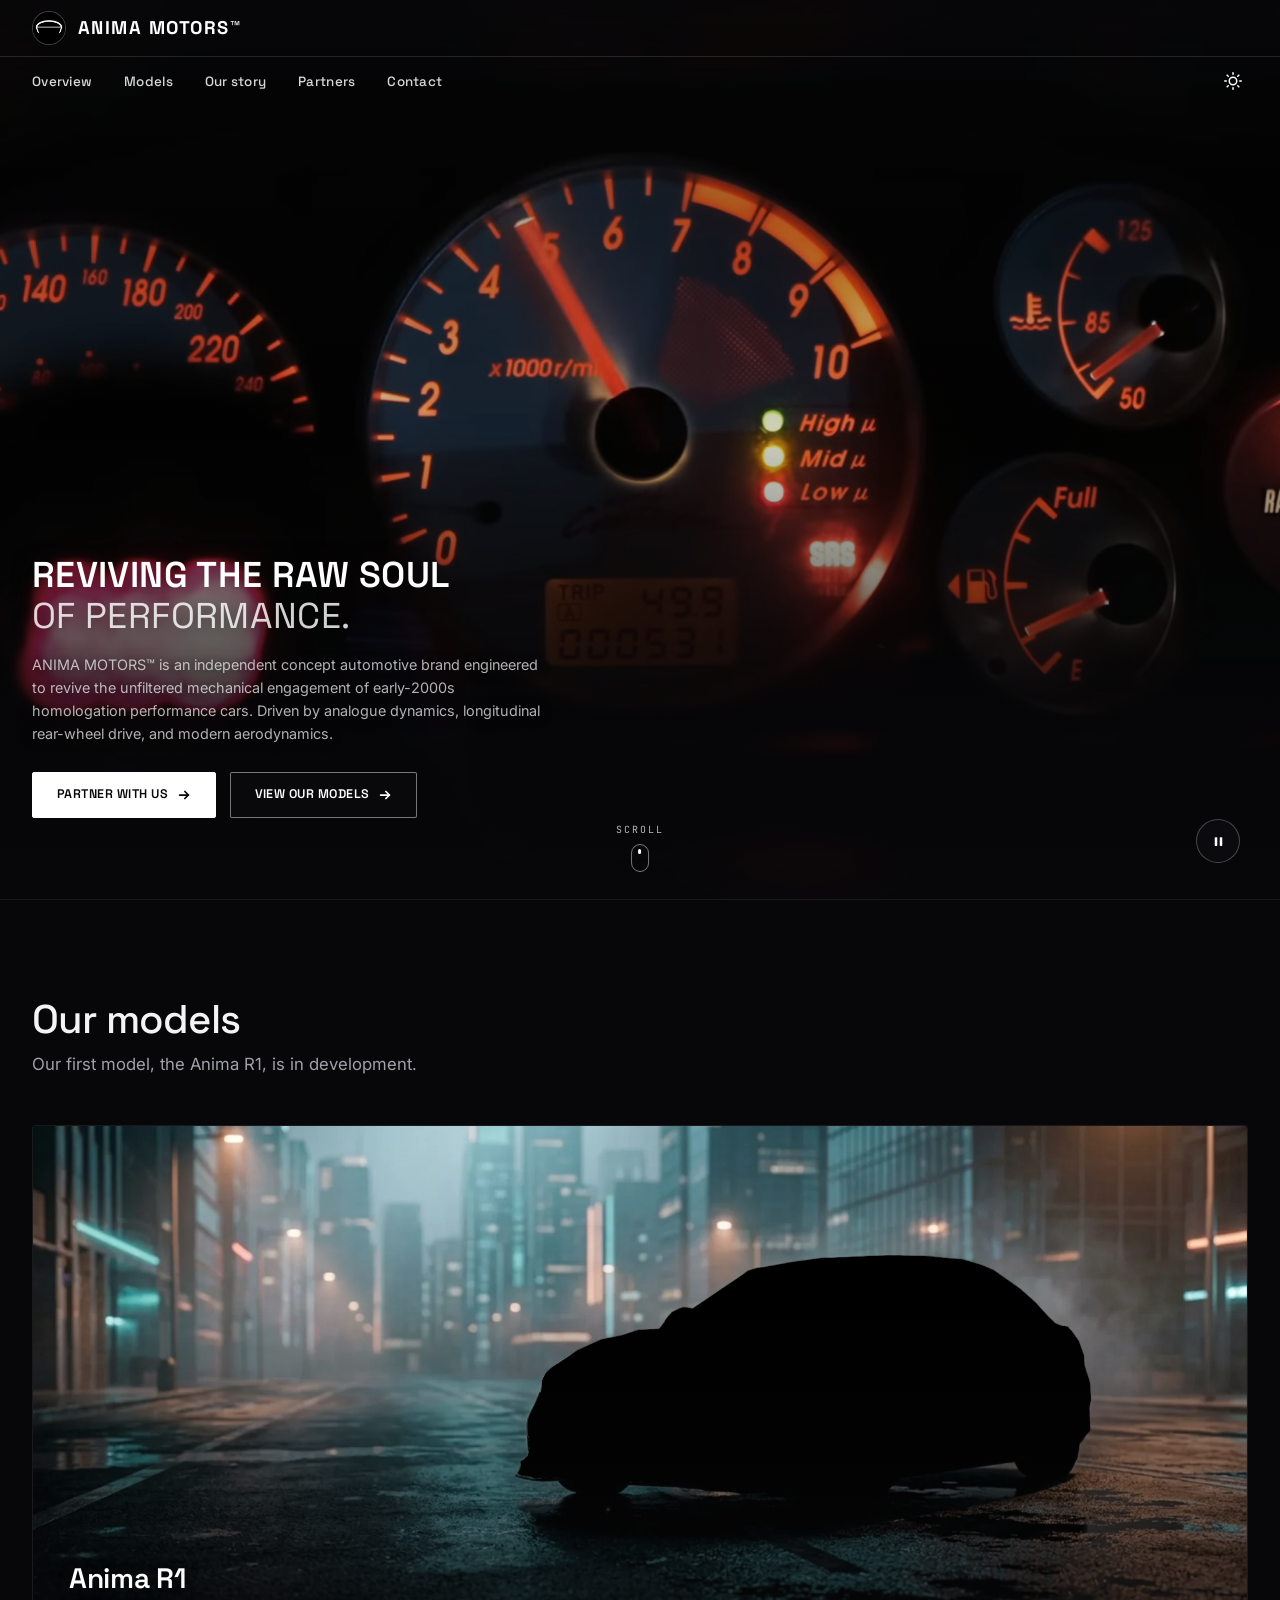
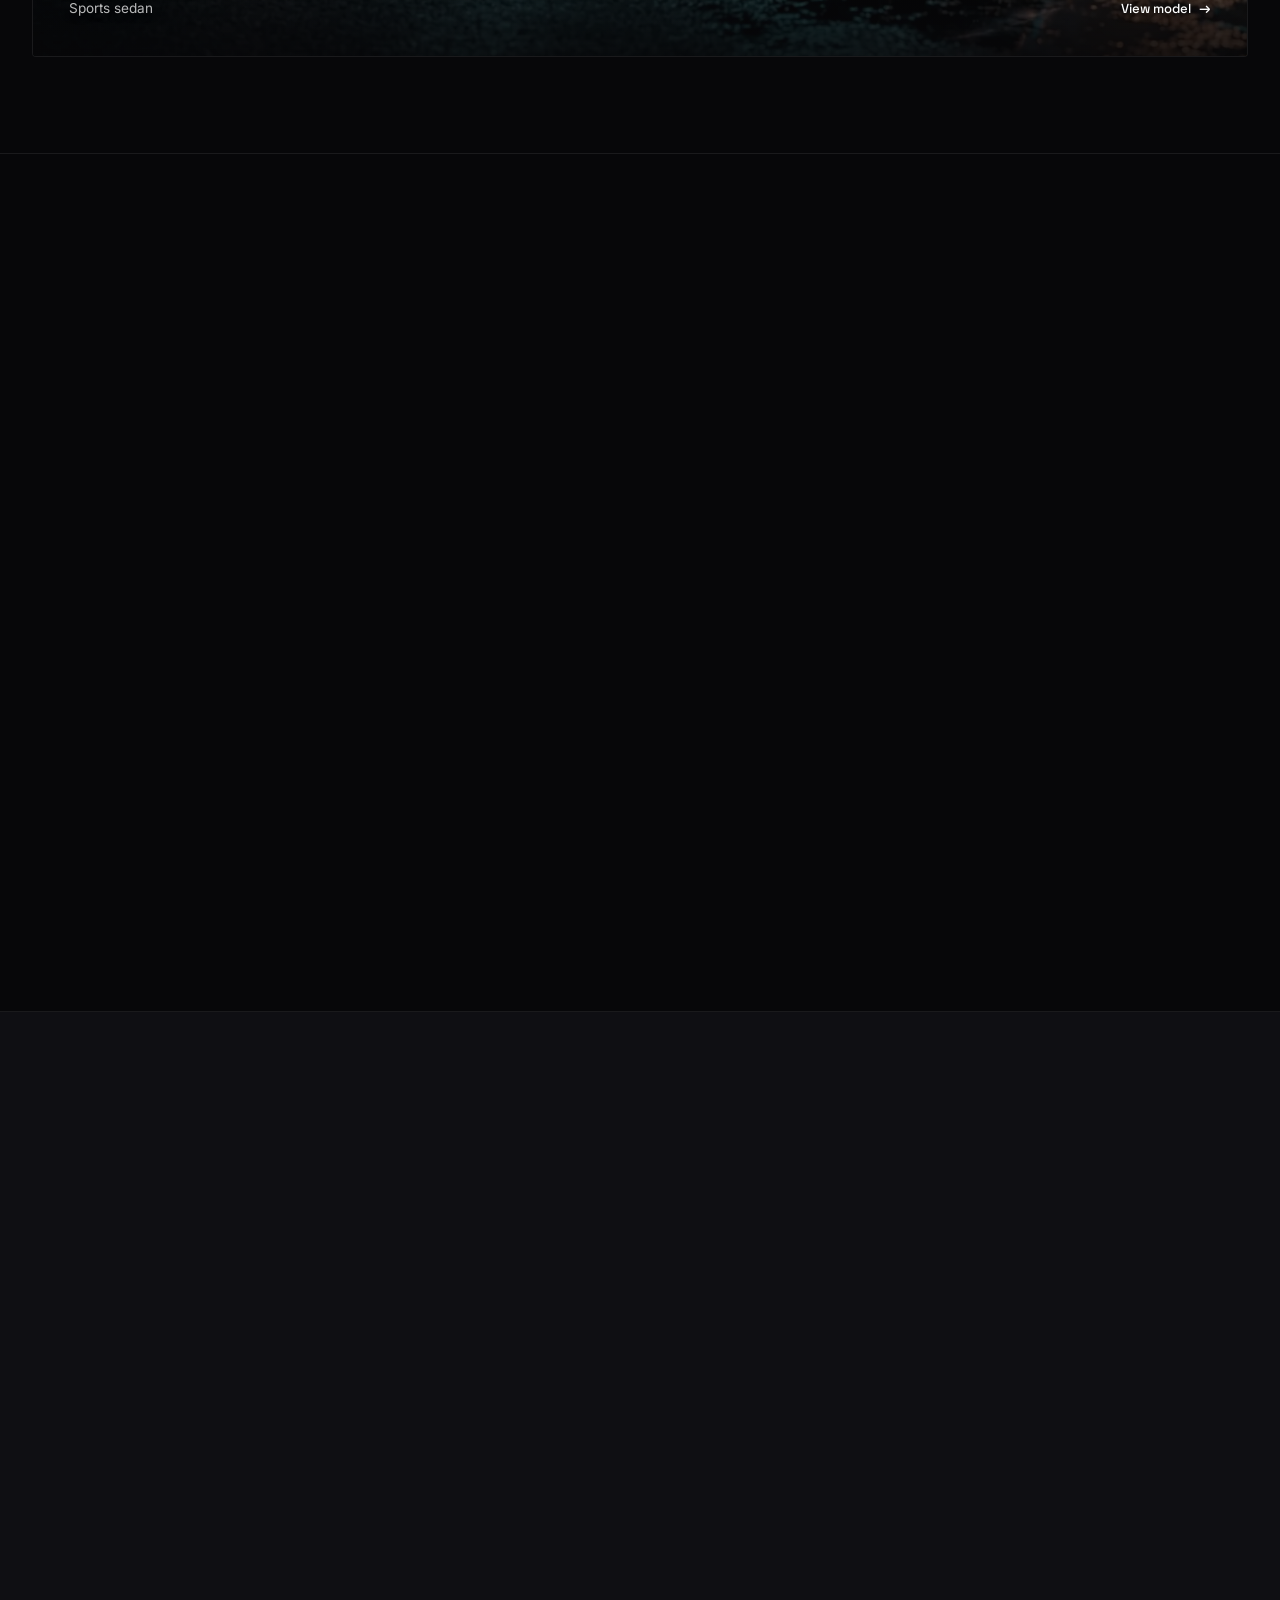
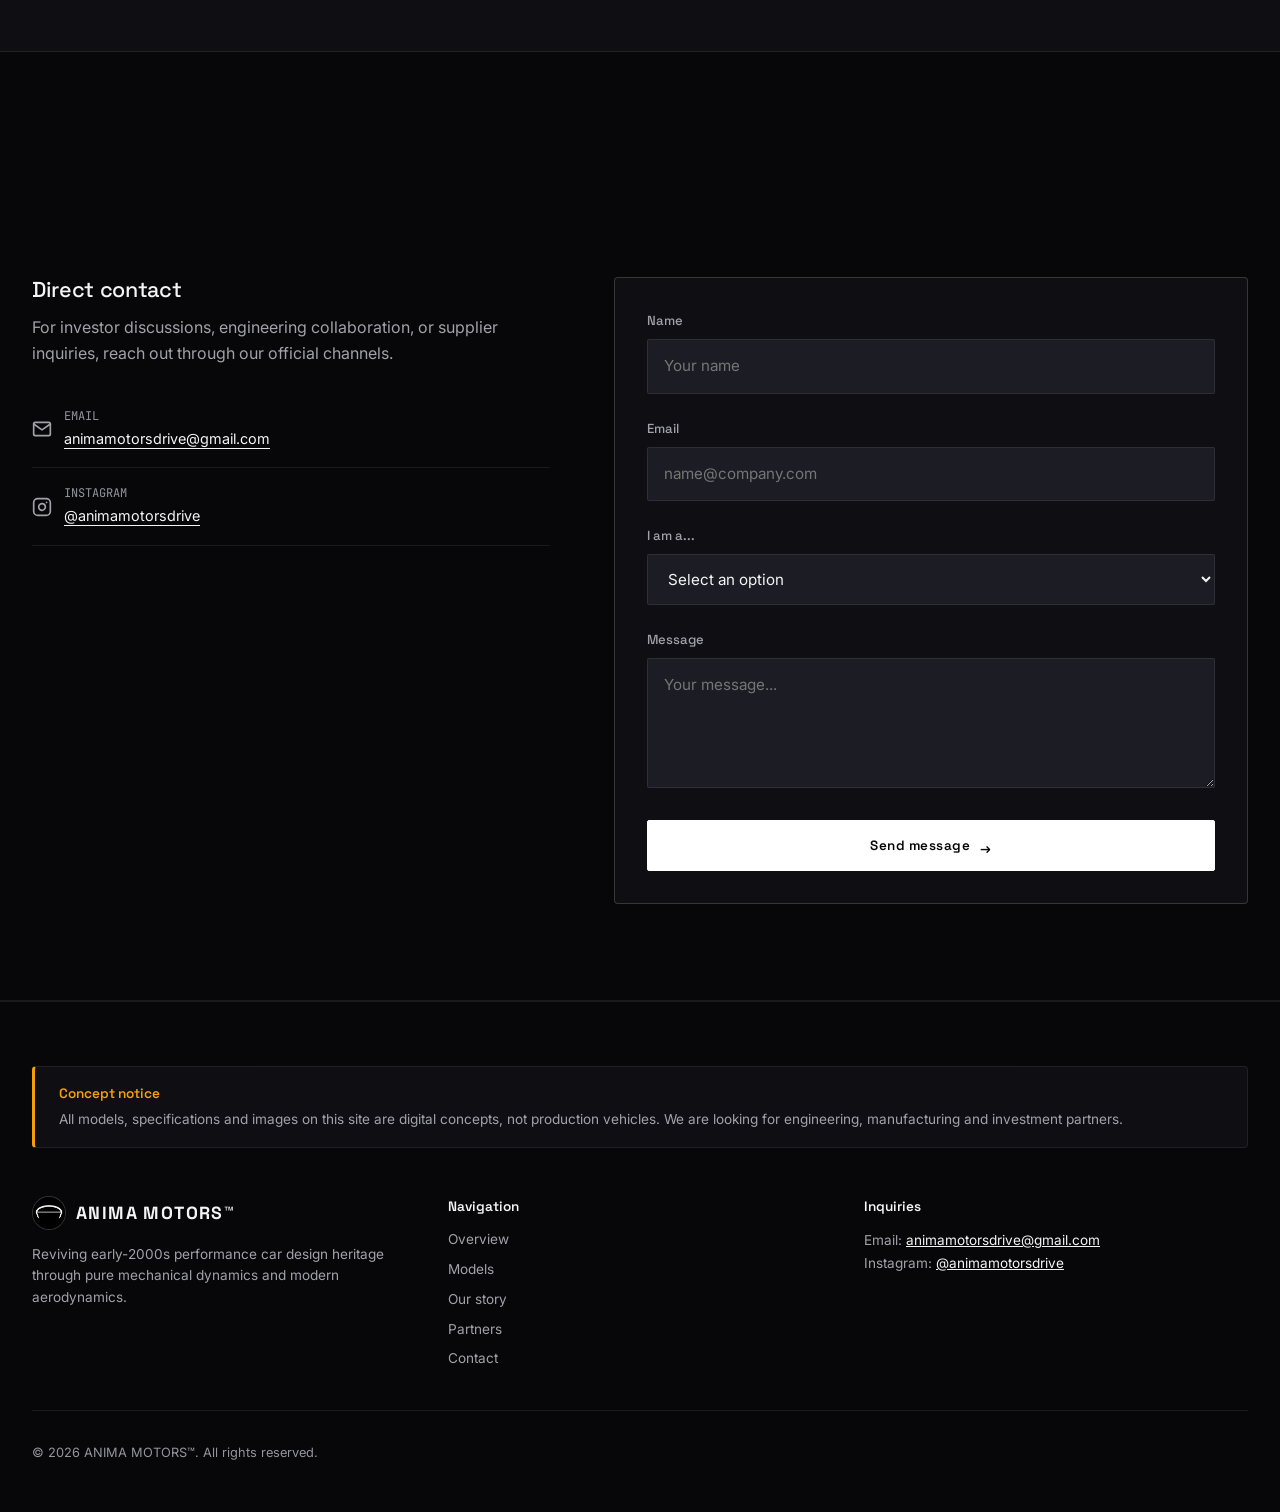
==== commit 82c1f2a7: "Add files via upload" ====
--- a/index.html
+++ b/index.html
@@ -149,6 +149,40 @@
   <!-- Mobile Full-Screen Overlay Navigation Drawer -->
   <div class="mobile-drawer" id="mobile-drawer" role="dialog" aria-modal="true" aria-label="Mobile Navigation" inert>
     <div class="mobile-drawer-inner">
+      <div class="mobile-drawer-header">
+        <a href="#hero" class="brand-link mobile-drawer-brand" aria-label="Anima Motors Homepage">
+          <img src="images/logo.webp" alt="ANIMA MOTORS™ Emblem" class="brand-logo-img" width="30" height="30">
+          <span class="brand-name">ANIMA MOTORS™</span>
+        </a>
+        <div class="mobile-drawer-actions">
+          <button type="button" class="theme-switch" id="theme-toggle-drawer" aria-label="Switch to light theme">
+            <span class="theme-icon theme-icon-sun" aria-hidden="true">
+              <svg viewBox="0 0 24 24" fill="none" stroke="currentColor" stroke-width="2" stroke-linecap="round" stroke-linejoin="round">
+                <circle cx="12" cy="12" r="5"></circle>
+                <line x1="12" y1="1" x2="12" y2="3"></line>
+                <line x1="12" y1="21" x2="12" y2="23"></line>
+                <line x1="4.22" y1="4.22" x2="5.64" y2="5.64"></line>
+                <line x1="18.36" y1="18.36" x2="19.78" y2="19.78"></line>
+                <line x1="1" y1="12" x2="3" y2="12"></line>
+                <line x1="21" y1="12" x2="23" y2="12"></line>
+                <line x1="4.22" y1="19.78" x2="5.64" y2="18.36"></line>
+                <line x1="18.36" y1="5.64" x2="19.78" y2="4.22"></line>
+              </svg>
+            </span>
+            <span class="theme-icon theme-icon-moon" aria-hidden="true">
+              <svg viewBox="0 0 24 24" fill="none" stroke="currentColor" stroke-width="2" stroke-linecap="round" stroke-linejoin="round">
+                <path d="M21 12.79A9 9 0 1 1 11.21 3 7 7 0 0 0 21 12.79z"></path>
+              </svg>
+            </span>
+          </button>
+          <button type="button" class="mobile-drawer-close" id="mobile-drawer-close" aria-label="Close navigation menu">
+            <svg width="24" height="24" viewBox="0 0 24 24" fill="none" stroke="currentColor" stroke-width="2" stroke-linecap="round" stroke-linejoin="round" aria-hidden="true">
+              <line x1="18" y1="6" x2="6" y2="18"></line>
+              <line x1="6" y1="6" x2="18" y2="18"></line>
+            </svg>
+          </button>
+        </div>
+      </div>
       <nav aria-label="Mobile Navigation Links">
         <ul class="mobile-nav-list">
           <li><a href="#hero" class="mobile-nav-link">Overview</a></li>
@@ -201,18 +235,18 @@
           </h1>
 
           <p class="hero-description">
-            ANIMA MOTORS™ is an independent concept automotive brand engineered to revive the unfiltered mechanical engagement of early-2000s homologation performance cars. Driven by analogue dynamics, longitudinal rear-wheel drive, and modern aerodynamics.
+            <span class="hero-desc-mobile">ANIMA MOTORS™ is an independent concept automotive brand engineered to revive the unfiltered mechanical engagement of early-2000s homologation performance cars.</span><span class="hero-desc-desktop"> Driven by analogue dynamics, longitudinal rear-wheel drive, and modern aerodynamics.</span>
           </p>
 
           <div class="hero-cta-group">
-            <a href="#contact" class="btn btn-primary btn-sheen">
+            <a href="#contact" class="btn btn-primary btn-sheen hero-btn-partner">
               <span>PARTNER WITH US</span>
               <svg class="btn-arrow" viewBox="0 0 16 16" fill="none" stroke="currentColor" stroke-width="2" stroke-linecap="round" stroke-linejoin="round" aria-hidden="true">
                 <line x1="3" y1="8" x2="13" y2="8"></line>
                 <polyline points="9 4 13 8 9 12"></polyline>
               </svg>
             </a>
-            <a href="#models" class="btn btn-outline">
+            <a href="#models" class="btn btn-outline hero-btn-models">
               <span>VIEW OUR MODELS</span>
               <svg class="btn-arrow" viewBox="0 0 16 16" fill="none" stroke="currentColor" stroke-width="2" stroke-linecap="round" stroke-linejoin="round" aria-hidden="true">
                 <line x1="3" y1="8" x2="13" y2="8"></line>
@@ -371,48 +405,63 @@
           </p>
         </div>
 
+        <!-- Mobile Segmented Tabs (Mobile only <=768px) -->
+        <div class="partners-mobile-nav" role="tablist" aria-label="Partner categories">
+          <button type="button" class="partner-tab-btn active" role="tab" aria-selected="true" aria-controls="partner-card-investors" id="tab-btn-investors">Investors</button>
+          <button type="button" class="partner-tab-btn" role="tab" aria-selected="false" aria-controls="partner-card-engineers" id="tab-btn-engineers">Engineers</button>
+          <button type="button" class="partner-tab-btn" role="tab" aria-selected="false" aria-controls="partner-card-suppliers" id="tab-btn-suppliers">Suppliers</button>
+        </div>
+
         <div class="partner-card-grid">
           <!-- Card 1: Investors -->
-          <div class="partner-card reveal-on-scroll">
+          <div class="partner-card reveal-on-scroll is-active" id="partner-card-investors" role="tabpanel" aria-labelledby="tab-btn-investors">
             <div>
               <h3 class="partner-card-title">Investors</h3>
               <p class="partner-card-desc">
                 We are opening seed discussions with private syndicates and automotive investors. Capital will fund physical prototype tooling, structural validation, and testing.
               </p>
             </div>
-            <a href="#contact" class="btn btn-secondary">
+            <a href="#contact" class="btn btn-secondary partner-card-cta">
               <span>Get in touch</span>
               <span aria-hidden="true">&rarr;</span>
             </a>
           </div>
 
           <!-- Card 2: Engineers -->
-          <div class="partner-card reveal-on-scroll">
+          <div class="partner-card reveal-on-scroll" id="partner-card-engineers" role="tabpanel" aria-labelledby="tab-btn-engineers">
             <div>
               <h3 class="partner-card-title">Engineers</h3>
               <p class="partner-card-desc">
                 We collaborate with chassis dynamicists, powertrain engineers, and aerodynamicists. Join us in refining the engineering architecture for the R1.
               </p>
             </div>
-            <a href="#contact" class="btn btn-secondary">
+            <a href="#contact" class="btn btn-secondary partner-card-cta">
               <span>Get in touch</span>
               <span aria-hidden="true">&rarr;</span>
             </a>
           </div>
 
           <!-- Card 3: Suppliers -->
-          <div class="partner-card reveal-on-scroll">
+          <div class="partner-card reveal-on-scroll" id="partner-card-suppliers" role="tabpanel" aria-labelledby="tab-btn-suppliers">
             <div>
               <h3 class="partner-card-title">Suppliers</h3>
               <p class="partner-card-desc">
                 We are establishing partnerships with tier-1 automotive suppliers and fabrication specialists. Areas include carbon composites, CNC chassis components, and manual transmissions.
               </p>
             </div>
-            <a href="#contact" class="btn btn-secondary">
+            <a href="#contact" class="btn btn-secondary partner-card-cta">
               <span>Get in touch</span>
               <span aria-hidden="true">&rarr;</span>
             </a>
           </div>
+        </div>
+
+        <!-- Single Mobile CTA (Mobile only <=768px) -->
+        <div class="partners-mobile-cta">
+          <a href="#contact" class="btn btn-primary btn-sheen btn-full">
+            <span>Get in touch</span>
+            <span aria-hidden="true">&rarr;</span>
+          </a>
         </div>
       </div>
     </section>
@@ -430,8 +479,8 @@
         </div>
 
         <div class="contact-grid">
-          <!-- Direct Channels -->
-          <div class="reveal-on-scroll">
+          <!-- Direct Channels (Desktop) -->
+          <div class="contact-direct-desktop reveal-on-scroll">
             <h3 class="contact-heading">Direct contact</h3>
             <p class="contact-intro">
               For investor discussions, engineering collaboration, or supplier inquiries, reach out through our official channels.
@@ -461,43 +510,65 @@
             </div>
           </div>
 
-          <!-- Contact Form -->
-          <div class="form-card reveal-on-scroll">
-            <form id="partner-contact-form" action="https://formspree.io/f/xnpjwydl" method="POST">
-              <div class="form-group">
-                <label for="contact-name" class="form-label">Name</label>
-                <input type="text" id="contact-name" name="name" class="form-input" placeholder="Your name" required>
-              </div>
-
-              <div class="form-group">
-                <label for="contact-email" class="form-label">Email</label>
-                <input type="email" id="contact-email" name="email" class="form-input" placeholder="name@company.com" required>
-              </div>
-
-              <div class="form-group">
-                <label for="contact-interest" class="form-label">I am a...</label>
-                <select id="contact-interest" name="interest_type" class="form-select" required>
-                  <option value="" disabled selected>Select an option</option>
-                  <option value="investor">Investor</option>
-                  <option value="engineer">Engineer</option>
-                  <option value="supplier">Supplier</option>
-                  <option value="media">Media</option>
-                  <option value="other">Other</option>
-                </select>
-              </div>
-
-              <div class="form-group">
-                <label for="contact-message" class="form-label">Message</label>
-                <textarea id="contact-message" name="message" class="form-textarea" placeholder="Your message..." required></textarea>
-              </div>
-
-              <button type="submit" class="btn btn-primary btn-sheen btn-full" id="form-submit-btn">
-                <span class="btn-text">Send message</span>
-                <span class="btn-arrow" aria-hidden="true">&rarr;</span>
-              </button>
-
-              <div class="form-status-alert" id="form-status-alert" role="status" aria-live="polite"></div>
-            </form>
+          <!-- Contact Form Column -->
+          <div class="form-wrapper">
+            <!-- Mobile Tap-to-Act Quick Channels (Mobile only <=768px) -->
+            <div class="contact-tap-actions">
+              <a href="mailto:animamotorsdrive@gmail.com" class="btn btn-secondary contact-tap-btn">
+                <svg width="18" height="18" viewBox="0 0 24 24" fill="none" stroke="currentColor" stroke-width="2" stroke-linecap="round" stroke-linejoin="round" aria-hidden="true">
+                  <path d="M4 4h16c1.1 0 2 .9 2 2v12c0 1.1-.9 2-2 2H4c-1.1 0-2-.9-2-2V6c0-1.1.9-2 2-2z"></path>
+                  <polyline points="22,6 12,13 2,6"></polyline>
+                </svg>
+                <span>Email</span>
+              </a>
+              <a href="https://instagram.com/animamotorsdrive" target="_blank" rel="noopener noreferrer" class="btn btn-secondary contact-tap-btn">
+                <svg width="18" height="18" viewBox="0 0 24 24" fill="none" stroke="currentColor" stroke-width="2" stroke-linecap="round" stroke-linejoin="round" aria-hidden="true">
+                  <rect x="2" y="2" width="20" height="20" rx="5" ry="5"></rect>
+                  <path d="M16 11.37A4 4 0 1 1 12.63 8 4 4 0 0 1 16 11.37z"></path>
+                  <line x1="17.5" y1="6.5" x2="17.51" y2="6.5"></line>
+                </svg>
+                <span>Instagram</span>
+              </a>
+            </div>
+
+            <!-- Contact Form Card -->
+            <div class="form-card reveal-on-scroll">
+              <form id="partner-contact-form" action="https://formspree.io/f/xnpjwydl" method="POST">
+                <div class="form-group">
+                  <label for="contact-name" class="form-label">Name</label>
+                  <input type="text" id="contact-name" name="name" class="form-input" placeholder="Your name" autocomplete="name" required>
+                </div>
+
+                <div class="form-group">
+                  <label for="contact-email" class="form-label">Email</label>
+                  <input type="email" id="contact-email" name="email" class="form-input" placeholder="name@company.com" autocomplete="email" required>
+                </div>
+
+                <div class="form-group">
+                  <label for="contact-interest" class="form-label">I am a...</label>
+                  <select id="contact-interest" name="interest_type" class="form-select" required>
+                    <option value="" disabled selected>Select an option</option>
+                    <option value="investor">Investor</option>
+                    <option value="engineer">Engineer</option>
+                    <option value="supplier">Supplier</option>
+                    <option value="media">Media</option>
+                    <option value="other">Other</option>
+                  </select>
+                </div>
+
+                <div class="form-group">
+                  <label for="contact-message" class="form-label">Message</label>
+                  <textarea id="contact-message" name="message" class="form-textarea" placeholder="Your message..." required></textarea>
+                </div>
+
+                <button type="submit" class="btn btn-primary btn-sheen btn-full" id="form-submit-btn">
+                  <span class="btn-text">Send message</span>
+                  <span class="btn-arrow" aria-hidden="true">&rarr;</span>
+                </button>
+
+                <div class="form-status-alert" id="form-status-alert" role="status" aria-live="polite"></div>
+              </form>
+            </div>
           </div>
         </div>
       </div>
@@ -517,7 +588,7 @@
       </div>
 
       <div class="footer-grid">
-        <div>
+        <div class="footer-col-brand">
           <div class="footer-brand-header">
             <img src="images/logo-footer.webp" alt="ANIMA MOTORS™ Emblem" class="brand-logo-img" width="32" height="32" loading="lazy">
             <span class="footer-brand-title">ANIMA MOTORS™</span>
@@ -527,7 +598,7 @@
           </p>
         </div>
 
-        <div>
+        <div class="footer-col-nav">
           <div class="footer-col-title">Navigation</div>
           <ul class="footer-nav-list">
             <li><a href="#hero">Overview</a></li>
@@ -538,7 +609,7 @@
           </ul>
         </div>
 
-        <div>
+        <div class="footer-col-inquiries">
           <div class="footer-col-title">Inquiries</div>
           <div class="footer-inquiries">
             <div>Email: <a href="mailto:animamotorsdrive@gmail.com">animamotorsdrive@gmail.com</a></div>
@@ -547,11 +618,28 @@
         </div>
       </div>
 
+      <!-- Mobile Single Row Navigation (Mobile only <=768px) -->
+      <ul class="footer-mobile-nav">
+        <li><a href="#hero">Overview</a></li>
+        <li><a href="#models">Models</a></li>
+        <li><a href="#story">Our story</a></li>
+        <li><a href="#partners">Partners</a></li>
+        <li><a href="#contact">Contact</a></li>
+      </ul>
+
       <div class="footer-bottom">
         <div>&copy; 2026 ANIMA MOTORS™. All rights reserved.</div>
       </div>
     </div>
   </footer>
+
+  <!-- Sticky Bottom Bar (Mobile only <=768px) -->
+  <aside class="sticky-bottom-bar" id="sticky-bottom-bar" aria-label="Quick Action">
+    <a href="#contact" class="btn btn-primary btn-sheen btn-full">
+      <span>Get in touch</span>
+      <span aria-hidden="true">&rarr;</span>
+    </a>
+  </aside>
 
   <!-- Production Client Logic (Vanilla JS) -->
   <script src="js/main.js"></script>
--- a/css/style.css
+++ b/css/style.css
@@ -55,7 +55,8 @@
   --radius-sm: 2px;
   --radius-md: 4px;
   --radius-lg: 8px;
-  --radius-full: 9999px;
+  --radius-pill: 9999px;
+  --radius-circle: 50%;
 
   /* Transitions */
   --ease-snappy: cubic-bezier(0.16, 1, 0.3, 1);
@@ -359,9 +360,9 @@
 }
 html.light .navbar.is-compact .brand-logo-img,
 html.light .navbar--solid .brand-logo-img {
-  filter: invert(1);
-  background: transparent;
-  border-color: rgba(0, 0, 0, 0.15);
+  filter: none;
+  background: #000000;
+  border-color: rgba(0, 0, 0, 0.2);
 }
 html.light .navbar.is-compact .nav-link,
 html.light .navbar--solid .nav-link {
@@ -425,7 +426,7 @@
 .brand-logo-img {
   width: 34px;
   height: 34px;
-  border-radius: 50%;
+  border-radius: var(--radius-circle);
   border: 1px solid rgba(255, 255, 255, 0.2);
   background: #000;
   object-fit: contain;
@@ -601,7 +602,7 @@
   min-height: 30px;
   max-width: 30px;
   max-height: 30px;
-  border-radius: 50%;
+  border-radius: var(--radius-circle);
   padding: 0;
   margin: 0;
   display: inline-flex;
@@ -625,7 +626,7 @@
   right: -7px;
   bottom: -7px;
   left: -7px;
-  border-radius: 50%;
+  border-radius: var(--radius-circle);
   pointer-events: auto;
 }
 
@@ -1055,7 +1056,7 @@
   width: 18px;
   height: 28px;
   border: 1.5px solid rgba(255, 255, 255, 0.45);
-  border-radius: 10px;
+  border-radius: var(--radius-pill);
   display: flex;
   justify-content: center;
   padding-top: 4px;
@@ -1065,7 +1066,7 @@
   width: 3px;
   height: 5px;
   background-color: #ffffff;
-  border-radius: 2px;
+  border-radius: var(--radius-sm);
   animation: scrollWheel 2s cubic-bezier(0.4, 0, 0.2, 1) infinite;
 }
 
@@ -1086,7 +1087,7 @@
 .video-toggle-btn {
   width: 44px;
   height: 44px;
-  border-radius: 50%;
+  border-radius: var(--radius-circle);
   background: rgba(15, 15, 19, 0.65);
   backdrop-filter: blur(12px);
   -webkit-backdrop-filter: blur(12px);
@@ -1159,6 +1160,7 @@
 .showcase-card {
   background: var(--bg-surface);
   border: 1px solid var(--border-subtle);
+  border-radius: var(--radius-md);
   padding: var(--space-xl);
   position: relative;
 }
@@ -1235,6 +1237,7 @@
 .spec-tile {
   background-color: var(--bg-surface);
   border: 1px solid var(--border-subtle);
+  border-radius: var(--radius-md);
   padding: var(--space-lg) var(--space-md);
   display: flex;
   flex-direction: column;
@@ -1293,6 +1296,7 @@
   position: relative;
   background-color: #000;
   border: 1px solid var(--border-medium);
+  border-radius: var(--radius-md);
   overflow: hidden;
 }
 
@@ -1463,6 +1467,7 @@
   padding: var(--space-md);
   background: var(--bg-surface);
   border: 1px solid var(--border-subtle);
+  border-radius: var(--radius-md);
 }
 .pillar-title {
   font-family: var(--font-heading);
@@ -1482,6 +1487,7 @@
 }
 .story-visual-frame {
   border: 1px solid var(--border-medium);
+  border-radius: var(--radius-md);
   background: #000000;
   overflow: hidden;
   aspect-ratio: 4 / 3;
@@ -1513,6 +1519,7 @@
 .partner-card {
   background: var(--bg-surface);
   border: 1px solid var(--border-subtle);
+  border-radius: var(--radius-md);
   padding: var(--space-xl);
   display: flex;
   flex-direction: column;
@@ -1582,6 +1589,7 @@
 .form-card {
   background: var(--bg-surface);
   border: 1px solid var(--border-medium);
+  border-radius: var(--radius-md);
   padding: var(--space-xl);
 }
 
@@ -1672,6 +1680,7 @@
   background: var(--bg-surface);
   border: 1px solid var(--border-subtle);
   border-left: 3px solid var(--accent-amber);
+  border-radius: var(--radius-md);
   padding: var(--space-md) var(--space-lg);
   margin-bottom: var(--space-2xl);
 }
@@ -1774,7 +1783,7 @@
   display: block;
   width: 100%;
   aspect-ratio: 16 / 7;
-  border-radius: 4px;
+  border-radius: var(--radius-md);
   overflow: hidden;
   text-decoration: none;
   background: #070709;
@@ -2034,3 +2043,511 @@
     transform: none !important;
   }
 }
+
+/* ==========================================================================
+   DESKTOP DEFAULTS FOR MOBILE COMPONENT HELPERS
+   ========================================================================== */
+.partners-mobile-nav {
+  display: none;
+}
+.partners-mobile-cta {
+  display: none;
+}
+.contact-tap-actions {
+  display: none;
+}
+.footer-mobile-nav {
+  display: none;
+}
+.sticky-bottom-bar {
+  display: none;
+}
+.hero-desc-mobile {
+  display: inline;
+}
+.hero-desc-desktop {
+  display: inline;
+}
+
+/* ==========================================================================
+   TASK 1: MOBILE UI REDESIGN (max-width: 768px ONLY)
+   ========================================================================== */
+@media (max-width: 768px) {
+  /* Global section vertical padding: 40-48px */
+  .section {
+    padding-top: 40px;
+    padding-bottom: 40px;
+  }
+  .section-header {
+    margin-bottom: 18px;
+  }
+  .section-title {
+    font-size: 1.55rem;
+    letter-spacing: -0.015em;
+    margin-bottom: 4px;
+  }
+  .section-subtitle {
+    font-size: 0.88rem;
+    line-height: 1.45;
+  }
+
+  /* ------------------------------------------------------------------------
+     A. Top Bar (~56px slim fixed top bar)
+     ------------------------------------------------------------------------ */
+  .navbar,
+  .navbar.is-compact,
+  .navbar--solid {
+    height: 56px !important;
+  }
+  .nav-top-row {
+    height: 56px !important;
+  }
+  .brand-logo-img {
+    width: 28px;
+    height: 28px;
+  }
+  .brand-name {
+    font-size: 1.05rem;
+  }
+  /* Hide theme switch on mobile header bar: logo left, hamburger right */
+  .nav-mobile-actions #theme-toggle-mobile {
+    display: none !important;
+  }
+  .mobile-menu-btn {
+    width: 44px;
+    height: 44px;
+    min-width: 44px;
+    min-height: 44px;
+    padding: 10px;
+    background: transparent;
+    border-color: rgba(255, 255, 255, 0.25);
+  }
+  html.light .mobile-menu-btn {
+    border-color: rgba(0, 0, 0, 0.15);
+  }
+
+  /* ------------------------------------------------------------------------
+     Full-Screen Mobile Drawer
+     ------------------------------------------------------------------------ */
+  .mobile-drawer {
+    padding: 16px 20px 28px;
+    height: 100svh;
+    min-height: 100svh;
+    justify-content: space-between;
+  }
+  .mobile-drawer-inner {
+    height: 100%;
+    display: flex;
+    flex-direction: column;
+    justify-content: space-between;
+    gap: 0;
+  }
+  .mobile-drawer-header {
+    display: flex;
+    align-items: center;
+    justify-content: space-between;
+    height: 56px;
+    border-bottom: 1px solid var(--border-subtle);
+    padding-bottom: 8px;
+    margin-bottom: 16px;
+  }
+  .mobile-drawer-actions {
+    display: flex;
+    align-items: center;
+    gap: 12px;
+  }
+  .mobile-drawer-close {
+    width: 44px;
+    height: 44px;
+    display: flex;
+    align-items: center;
+    justify-content: center;
+    color: var(--text-main);
+    cursor: pointer;
+    border-radius: var(--radius-circle);
+    transition: background-color var(--transition-fast);
+  }
+  .mobile-drawer-close:hover {
+    background-color: var(--border-subtle);
+  }
+  .mobile-nav-list {
+    display: flex;
+    flex-direction: column;
+    gap: 0;
+    margin: auto 0;
+  }
+  .mobile-nav-link {
+    min-height: 52px;
+    display: flex;
+    align-items: center;
+    padding: 12px 0;
+    font-size: 1.35rem;
+    font-weight: 500;
+  }
+  .mobile-drawer-footer {
+    padding-top: 16px;
+    border-top: 1px solid var(--border-subtle);
+  }
+
+  /* ------------------------------------------------------------------------
+     A. First Screen (Hero): 100svh, anchored to lower part
+     ------------------------------------------------------------------------ */
+  .hero-section {
+    height: 100svh;
+    min-height: 100svh;
+    max-height: 100svh;
+    padding-top: 56px;
+    padding-bottom: 20px;
+    justify-content: flex-end;
+  }
+  .hero-content {
+    max-width: 100%;
+  }
+  .hero-headline {
+    font-size: clamp(1.4rem, 5.5vw, 1.85rem);
+    line-height: 1.15;
+    margin-bottom: 8px;
+    max-width: 100%;
+  }
+  .hero-description {
+    font-size: 0.86rem;
+    line-height: 1.48;
+    margin-bottom: 16px;
+    max-width: 100%;
+  }
+  .hero-desc-desktop {
+    display: none !important;
+  }
+  .hero-desc-mobile {
+    display: inline !important;
+  }
+  .hero-cta-group {
+    display: flex;
+    flex-direction: column;
+    width: 100%;
+    gap: 9px;
+  }
+  .hero-cta-group .btn {
+    width: 100%;
+    min-height: 46px;
+    padding: 12px 20px;
+    font-size: 0.82rem;
+    justify-content: center;
+  }
+  /* On mobile: VIEW OUR MODELS is primary (order 1), PARTNER WITH US is secondary (order 2) */
+  .hero-btn-models {
+    order: 1;
+    background-color: #ffffff !important;
+    color: #070709 !important;
+    border: 1px solid #ffffff !important;
+  }
+  .hero-btn-models:hover {
+    background-color: #e4e4e7 !important;
+    border-color: #e4e4e7 !important;
+  }
+  .hero-btn-partner {
+    order: 2;
+    background: rgba(15, 15, 19, 0.45) !important;
+    color: #ffffff !important;
+    border: 1.5px solid rgba(255, 255, 255, 0.45) !important;
+    backdrop-filter: blur(10px);
+    -webkit-backdrop-filter: blur(10px);
+  }
+  .hero-btn-partner:hover {
+    border-color: #ffffff !important;
+    background: rgba(255, 255, 255, 0.16) !important;
+  }
+  /* Hide the scroll indicator on mobile */
+  .hero-scroll-cue {
+    display: none !important;
+  }
+  /* Position hero video controls unobtrusively */
+  .hero-video-controls {
+    top: 66px;
+    bottom: auto;
+    right: 16px;
+  }
+  .video-toggle-btn {
+    width: 36px;
+    height: 36px;
+  }
+  .video-icon {
+    width: 13px;
+    height: 13px;
+  }
+
+  /* ------------------------------------------------------------------------
+     B. Models Section: Compact Card
+     ------------------------------------------------------------------------ */
+  .model-card {
+    aspect-ratio: 16 / 9;
+    max-height: 200px;
+  }
+  .model-card-content {
+    padding: 12px 14px;
+  }
+  .model-card-title {
+    font-size: 1.2rem;
+  }
+  .model-card-subtitle {
+    font-size: 0.78rem;
+  }
+  .model-card-cta {
+    font-size: 0.8rem;
+  }
+
+  /* ------------------------------------------------------------------------
+     B. Our Story Section: Tight Spacing, 2x2 Feature Grid
+     ------------------------------------------------------------------------ */
+  .story-lead {
+    font-size: 0.98rem;
+    line-height: 1.48;
+    margin-bottom: 8px;
+  }
+  .story-body {
+    font-size: 0.85rem;
+    line-height: 1.5;
+    margin-bottom: 8px;
+  }
+  .story-pillar-grid {
+    display: grid !important;
+    grid-template-columns: repeat(2, 1fr) !important;
+    gap: 6px !important;
+    margin-top: 12px !important;
+    margin-bottom: 14px !important;
+  }
+  .story-pillar {
+    padding: 8px 10px !important;
+  }
+  .pillar-title {
+    font-size: 0.8rem !important;
+    margin-bottom: 2px !important;
+  }
+  .pillar-desc {
+    font-size: 0.7rem !important;
+    line-height: 1.3 !important;
+  }
+  .story-visual-frame {
+    aspect-ratio: 16 / 9;
+    max-height: 170px;
+  }
+
+  /* ------------------------------------------------------------------------
+     B. Partners Section: Segmented Tabs & Single CTA
+     ------------------------------------------------------------------------ */
+  .partners-mobile-nav {
+    display: grid;
+    grid-template-columns: repeat(3, 1fr);
+    background: var(--bg-surface-elevated);
+    border: 1px solid var(--border-subtle);
+    border-radius: var(--radius-sm);
+    padding: 3px;
+    gap: 3px;
+    margin-bottom: 12px;
+  }
+  .partner-tab-btn {
+    padding: 8px 6px;
+    font-family: var(--font-heading);
+    font-size: 0.8rem;
+    font-weight: 500;
+    color: var(--text-secondary);
+    background: transparent;
+    border: none;
+    border-radius: var(--radius-sm);
+    text-align: center;
+    cursor: pointer;
+    transition: background-color var(--transition-fast), color var(--transition-fast);
+  }
+  .partner-tab-btn.active {
+    background: var(--bg-surface-card);
+    color: var(--text-main);
+    box-shadow: 0 1px 4px rgba(0, 0, 0, 0.2);
+    font-weight: 600;
+  }
+  html.light .partner-tab-btn.active {
+    background: #ffffff;
+    box-shadow: 0 1px 3px rgba(0, 0, 0, 0.1);
+  }
+  .partner-card-grid {
+    display: block;
+    margin-top: 0;
+  }
+  .partner-card-grid .partner-card {
+    display: none;
+    padding: 16px;
+  }
+  .partner-card-grid .partner-card.is-active {
+    display: block;
+  }
+  .partner-card-title {
+    font-size: 1.15rem;
+    margin-bottom: 4px;
+  }
+  .partner-card-desc {
+    font-size: 0.84rem;
+    line-height: 1.5;
+    margin-bottom: 0;
+  }
+  .partner-card-cta {
+    display: none !important;
+  }
+  .partners-mobile-cta {
+    display: block;
+    margin-top: 12px;
+  }
+  .partners-mobile-cta .btn {
+    min-height: 44px;
+    font-size: 0.82rem;
+  }
+
+  /* ------------------------------------------------------------------------
+     B. Contact Section: Quick Tap Buttons + Compact Form
+     ------------------------------------------------------------------------ */
+  .contact-direct-desktop {
+    display: none !important;
+  }
+  .contact-tap-actions {
+    display: grid;
+    grid-template-columns: repeat(2, 1fr);
+    gap: 8px;
+    margin-bottom: 14px;
+  }
+  .contact-tap-btn {
+    display: flex;
+    align-items: center;
+    justify-content: center;
+    gap: 6px;
+    padding: 10px 12px;
+    min-height: 44px;
+    font-size: 0.82rem;
+    border-radius: var(--radius-sm);
+    width: 100%;
+  }
+  .form-card {
+    padding: 16px 14px;
+  }
+  .form-group {
+    margin-bottom: 10px;
+  }
+  .form-label {
+    font-size: 0.76rem;
+    margin-bottom: 3px;
+  }
+  .form-input,
+  .form-select,
+  .form-textarea {
+    font-size: 16px !important; /* Prevents iOS auto-zoom on input focus */
+    padding: 8px 10px;
+    border-radius: var(--radius-sm);
+  }
+  .form-textarea {
+    min-height: 72px;
+  }
+  #form-submit-btn {
+    min-height: 44px;
+    padding: 10px 18px;
+    font-size: 0.82rem;
+  }
+
+  /* ------------------------------------------------------------------------
+     B. Footer: Collapsed Single Row + Subtle Notice
+     ------------------------------------------------------------------------ */
+  .footer {
+    padding-top: 28px;
+    padding-bottom: calc(24px + 56px); /* Clearance for sticky bottom bar */
+  }
+  .footer-disclaimer-box {
+    padding: 6px 10px;
+    border-left-width: 2px;
+    margin-bottom: 14px;
+  }
+  .disclaimer-title {
+    font-size: 0.74rem;
+    margin-bottom: 2px;
+  }
+  .disclaimer-text {
+    font-size: 0.72rem;
+    line-height: 1.4;
+  }
+  .footer-grid {
+    display: flex;
+    flex-direction: column;
+    gap: 8px;
+    margin-bottom: 14px;
+  }
+  .footer-col-nav,
+  .footer-col-inquiries {
+    display: none !important;
+  }
+  .footer-brand-header {
+    margin-bottom: 4px;
+  }
+  .footer-brand-title {
+    font-size: 0.95rem;
+  }
+  .footer-brand-desc {
+    font-size: 0.76rem;
+    line-height: 1.4;
+  }
+  .footer-mobile-nav {
+    display: flex;
+    flex-wrap: wrap;
+    align-items: center;
+    justify-content: flex-start;
+    gap: 10px 14px;
+    list-style: none;
+    padding: 10px 0;
+    border-top: 1px solid var(--border-subtle);
+    border-bottom: 1px solid var(--border-subtle);
+    margin-bottom: 12px;
+  }
+  .footer-mobile-nav a {
+    font-family: var(--font-heading);
+    font-size: 0.8rem;
+    color: var(--text-secondary);
+    text-decoration: none;
+    transition: color var(--transition-fast);
+  }
+  .footer-mobile-nav a:hover {
+    color: var(--text-main);
+  }
+  .footer-bottom {
+    padding-top: 0;
+    border-top: none;
+    font-size: 0.72rem;
+  }
+
+  /* ------------------------------------------------------------------------
+     Sticky Bottom Bar
+     ------------------------------------------------------------------------ */
+  .sticky-bottom-bar {
+    display: block;
+    position: fixed;
+    bottom: 0;
+    left: 0;
+    right: 0;
+    z-index: 850;
+    background: var(--bg-glass-heavy);
+    backdrop-filter: blur(16px);
+    -webkit-backdrop-filter: blur(16px);
+    border-top: 1px solid var(--border-subtle);
+    padding: 8px 16px;
+    padding-bottom: max(8px, env(safe-area-inset-bottom, 8px));
+    transform: translateY(120%);
+    opacity: 0;
+    pointer-events: none;
+    transition: transform 320ms var(--ease-snappy), opacity 320ms var(--ease-snappy);
+    box-shadow: 0 -4px 16px rgba(0, 0, 0, 0.25);
+  }
+  .sticky-bottom-bar.visible {
+    transform: translateY(0);
+    opacity: 1;
+    pointer-events: auto;
+  }
+  .sticky-bottom-bar .btn {
+    width: 100%;
+    min-height: 42px;
+    padding: 8px 16px;
+    font-size: 0.82rem;
+  }
+}
